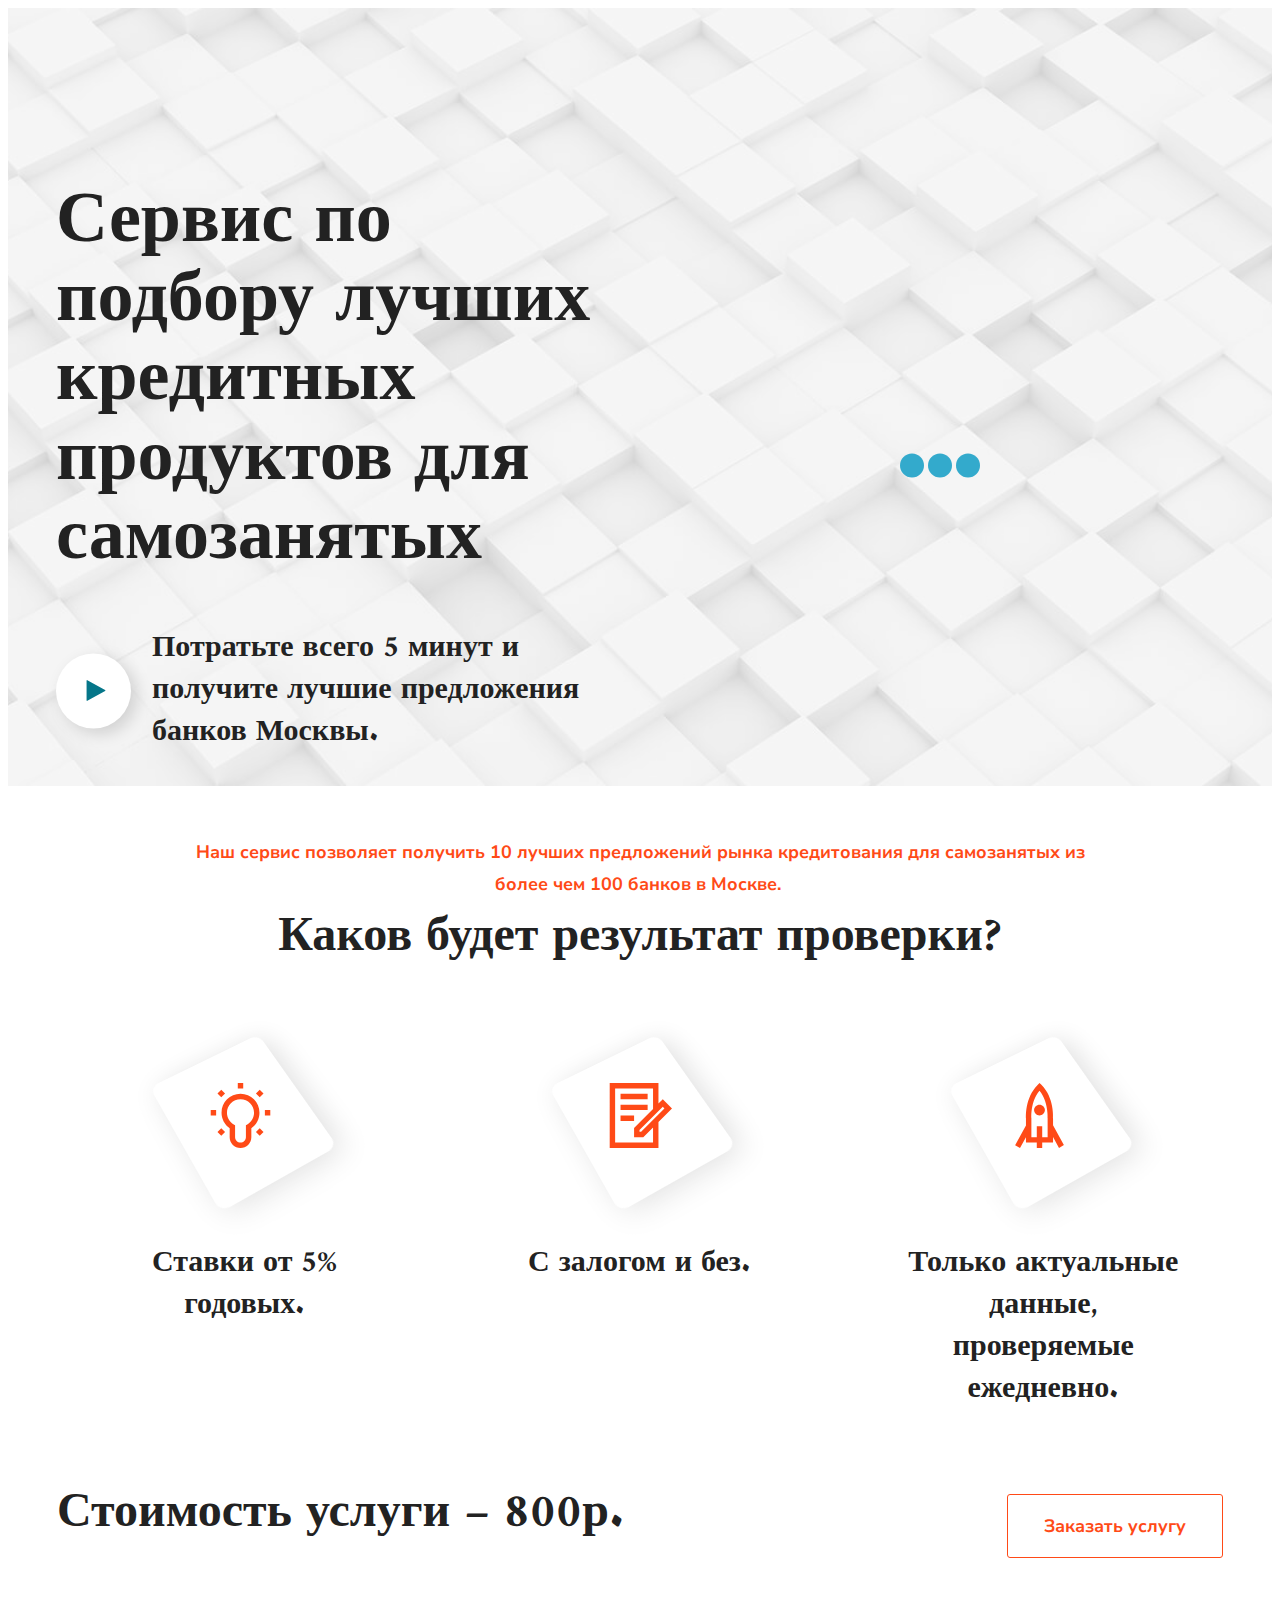
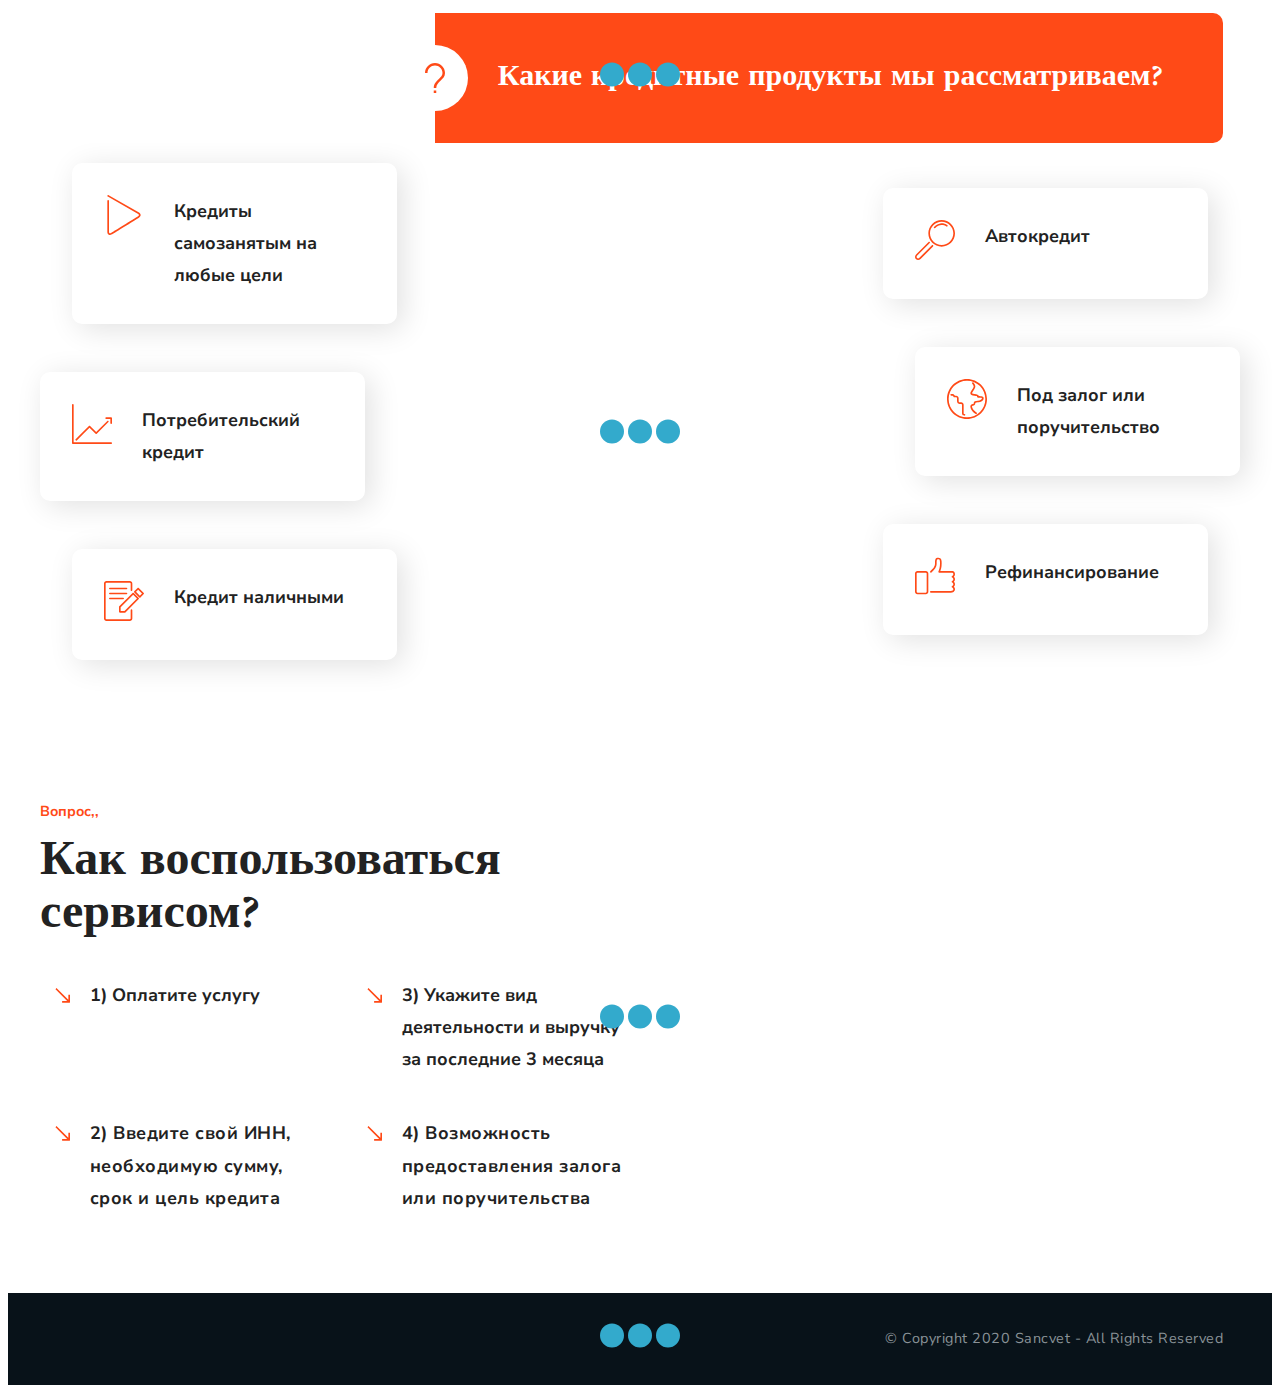
==== index.html @ 6a706f60 "create github pages" ====
<!DOCTYPE html>
<html amp >
<head>
  
  <meta charset="UTF-8">
  <meta http-equiv="X-UA-Compatible" content="IE=edge">
  
  <meta name="viewport" content="width=device-width, initial-scale=1, minimum-scale=1">
  <link rel="shortcut icon" href="assets/images/logo4.png" type="image/x-icon">
  <meta name="description" content="">
  
  <title>Home</title>
  
<link rel="canonical" href="https://arviladze.github.io/1/">
 <style amp-boilerplate>body{-webkit-animation:-amp-start 8s steps(1,end) 0s 1 normal both;-moz-animation:-amp-start 8s steps(1,end) 0s 1 normal both;-ms-animation:-amp-start 8s steps(1,end) 0s 1 normal both;animation:-amp-start 8s steps(1,end) 0s 1 normal both}@-webkit-keyframes -amp-start{from{visibility:hidden}to{visibility:visible}}@-moz-keyframes -amp-start{from{visibility:hidden}to{visibility:visible}}@-ms-keyframes -amp-start{from{visibility:hidden}to{visibility:visible}}@-o-keyframes -amp-start{from{visibility:hidden}to{visibility:visible}}@keyframes -amp-start{from{visibility:hidden}to{visibility:visible}}</style>
<noscript><style amp-boilerplate>body{-webkit-animation:none;-moz-animation:none;-ms-animation:none;animation:none}</style></noscript>
<link href="https://fonts.googleapis.com/css?family=Amiri:400,400i,700,700i&display=swap&display=swap" rel="stylesheet">
 <link href="https://fonts.googleapis.com/css?family=Nunito+Sans:200,200i,300,300i,400,400i,600,600i,700,700i,800,800i,900,900i&display=swap" rel="stylesheet">
 
 <style amp-custom> 
div,span,h1,h2,h3,h4,h5,h6,p,blockquote,a,ol,ul,li,figcaption,textarea,input{font:inherit}*{box-sizing:border-box;outline:none}*:focus{outline:none}body{position:relative;font-style:normal;line-height:1.5;color:#616161}section{background-color:#eeeeee;background-position:50% 50%;background-repeat:no-repeat;background-size:cover;overflow:hidden;padding:30px 0}h1,h2,h3,h4,h5,h6{margin:0;padding:0}p,li,blockquote{letter-spacing:.5px;line-height:1.7}ul,ol,blockquote,p{margin-bottom:0;margin-top:0}a{cursor:pointer}a,a:hover{text-decoration:none}a.mbr-iconfont:hover{text-decoration:none}h1,h2,h3,h4,h5,h6,.display-1,.display-2,.display-4,.display-5,.display-7{word-break:break-word;word-wrap:break-word}b,strong{font-weight:bold}blockquote{padding:10px 0 10px 20px;position:relative;border-left:3px solid}input:-webkit-autofill,input:-webkit-autofill:hover,input:-webkit-autofill:focus,input:-webkit-autofill:active{transition-delay:9999s;transition-property:background-color,color}html,body{height:auto;min-height:100vh}.mbr-section-title{margin:0;padding:0;font-style:normal;line-height:1.2;width:100%}.mbr-section-subtitle{line-height:1.3;width:100%}.mbr-text{font-style:normal;line-height:1.6;width:100%}.mbr-white{color:#fff}.mbr-black{color:#222}.align-left{text-align:left}.align-left .list-item{justify-content:flex-start}.align-center{text-align:center}.align-center .list-item{justify-content:center}.align-right{text-align:right}.align-right .list-item{justify-content:flex-end}.mbr-light{font-weight:300}.mbr-regular{font-weight:400}.mbr-semibold{font-weight:500}.mbr-bold{font-weight:700}.icons-list a{margin:0 1rem 0 0}.icons-list a:last-child{margin:0}.mbr-figure{align-self:center}.hidden{visibility:hidden}.super-hide{display:none}.inactive{-webkit-user-select:none;-moz-user-select:none;-ms-user-select:none;user-select:none;pointer-events:none;-webkit-user-drag:none;user-drag:none}.mbr-overlay{position:absolute;bottom:0;left:0;right:0;top:0;z-index:0}.map-placeholder{display:none}.google-map,.google-map iframe{position:relative;width:100%;height:100%}@media (max-width: 768px){.google-map,.google-map iframe{padding:0;margin:0}}amp-img{width:100%}amp-img img{max-height:100%;max-width:100%}img.mbr-temp{width:100%}.rounded{border-radius:50%}.is-builder .nodisplay+img[async],.is-builder .nodisplay+img[decoding="async"],.is-builder amp-img>a+img[async],.is-builder amp-img>a+img[decoding="async"]{display:none}html:not(.is-builder) amp-img>a{position:absolute;top:0;bottom:0;left:0;right:0;z-index:1}.is-builder .temp-amp-sizer{position:absolute}.is-builder amp-youtube .temp-amp-sizer,.is-builder amp-vimeo .temp-amp-sizer{position:static}.mobirise-spinner{position:absolute;top:50%;left:40%;margin-left:10%;-webkit-transform:translate3d(-50%,-50%,0);z-index:4}.mobirise-spinner em{width:24px;height:24px;background:#3ac;border-radius:100%;display:inline-block;-webkit-animation:slide 1s infinite}.mobirise-spinner em:nth-child(1){-webkit-animation-delay:0.1s}.mobirise-spinner em:nth-child(2){-webkit-animation-delay:0.2s}.mobirise-spinner em:nth-child(3){-webkit-animation-delay:0.3s}@-webkit-keyframes slide{0%{-webkit-transform:scale(1)}50%{opacity:0.3;-webkit-transform:scale(2)}100%{-webkit-transform:scale(1)}}@keyframes slide{0%{-webkit-transform:scale(1)}50%{opacity:0.3;-webkit-transform:scale(2)}100%{-webkit-transform:scale(1)}}.mobirise-loader .amp-active>div{display:none}.iconfont-wrapper{display:inline-block}.mbr-flex{display:flex}.flex-wrap{flex-wrap:wrap}.mbr-jc-s{justify-content:flex-start}.mbr-jc-c{justify-content:center}.mbr-jc-e{justify-content:flex-end}.mbr-ai-c{align-items:center}.mbr-row-reverse{flex-direction:row-reverse}.mbr-column{flex-direction:column}amp-img,img{height:100%;width:100%}.hidden-slide{display:none}.visible-slide{display:flex}section,.container,.container-fluid{position:relative;word-wrap:break-word}.mbr-fullscreen .mbr-overlay{min-height:100vh}.mbr-fullscreen{display:flex;align-items:center;height:100vh;min-height:100vh;padding:3rem 0}.container{padding:0 2rem;width:100%;margin-right:auto;margin-left:auto}@media (max-width: 767px){.container{max-width:540px}}@media (min-width: 768px){.container{max-width:720px}}@media (min-width: 992px){.container{max-width:960px}}@media (min-width: 1200px){.container{max-width:1230px}}.container-fluid{width:100%;padding:0 1rem}.btn{position:relative;font-weight:700;margin:0.4rem 0.8rem;border:1px solid;font-style:normal;white-space:normal;transition:all 0.3s ease-in-out,box-shadow 2s ease-in-out;display:inline-flex;align-items:center;justify-content:center;word-break:break-word;line-height:1;letter-spacing:0px}.btn-form{padding:1rem 2rem}.btn-form:hover{cursor:pointer}.btn{padding:15px 36px;border-radius:3px}.btn-sm{padding:0px 30px;border-radius:0px}.btn-md{padding:0px 30px;border-radius:0px}.btn-lg{padding:0px 48px;border-radius:0px}.note-popover .btn:after{display:none}.mbr-section-btn{margin:0 -0.8rem;font-size:0}nav .mbr-section-btn{margin-left:0rem;margin-right:0rem}.btn .mbr-iconfont,.btn.btn-md .mbr-iconfont{cursor:pointer;margin:0 0.8rem 0 0}.btn-sm .mbr-iconfont{margin:0 0.5rem 0 0}[type="submit"]{-webkit-appearance:none}section.menu{min-height:100px;overflow:visible;padding:0}.menu-container{display:flex;justify-content:space-between;align-items:center;height:100%}@media (max-width: 991px){.menu-container{max-width:100%;padding:0 2rem}}@media (max-width: 767px){.menu-container{padding:0 1rem}}.navbar{z-index:100;width:100%;height:100px;position:absolute}.navbar-fixed-top{position:fixed;top:0}.navbar-brand{display:flex;align-items:center;word-break:break-word;z-index:1}.navbar-logo{margin:0 0.8rem 0 0}.navbar-caption-wrap{display:flex}.navbar .navbar-collapse{display:flex;flex-basis:auto;align-items:center;justify-content:flex-end}@media (max-width: 991px){.navbar .navbar-collapse{display:none;position:absolute;top:0;right:0;height:100vh;padding:70px 0rem 1rem;z-index:1}}@media (max-width: 991px){.navbar.opened .navbar-collapse.show,.navbar.opened .navbar-collapse.collapsing{display:block}.is-builder .navbar-collapse{position:fixed}}.navbar-nav{list-style-type:none;display:flex;flex-wrap:wrap;padding-left:0;min-width:12rem}@media (max-width: 991px){.navbar-nav{flex-direction:column}}.navbar-nav .mbr-iconfont{margin:0 0.2rem 0 0}.nav-item{word-break:break-all}.nav-link{display:flex;align-items:center;justify-content:center}.nav-link,.navbar-caption{transition:all 0.2s;letter-spacing:1px}.nav-dropdown .dropdown-menu{border-radius:5px;min-width:12rem;position:absolute;left:0;padding:1rem 0 0.5rem}.nav-dropdown .dropdown-menu .dropdown-item{line-height:2;padding:0 0rem;white-space:nowrap}.nav-dropdown .dropdown-menu .dropdown{position:relative}.dropdown-menu .dropdown:hover>.dropdown-menu{opacity:1;pointer-events:all}.nav-dropdown .dropdown-submenu{top:0;left:100%;margin:0}.nav-item.dropdown{position:relative}.nav-item.dropdown .dropdown-menu{opacity:0;pointer-events:none}.nav-item.dropdown:hover>.dropdown-menu{opacity:1;pointer-events:all}.link.dropdown-toggle{position:relative}.navbar .dropdown.open>.dropdown-menu{display:block}@media (max-width: 991px){.is-builder .nav-dropdown .dropdown-menu{position:relative}.nav-dropdown .dropdown-submenu{left:0}.nav-dropdown .dropdown-menu .dropdown-item{padding:0}.navbar.opened .dropdown-menu{top:0}}.menu-social-list{display:flex;align-items:center;justify-content:center;flex-wrap:wrap}.menu-social-list a{margin:0 0.5rem}.menu-social-list a span{font-size:1.3rem}button.navbar-toggler{position:absolute;right:25px;top:40px;width:31px;height:20px;cursor:pointer;transition:all .2s;-ms-grid-row-align:center;align-self:center}.hamburger span{position:absolute;right:0;width:30px;height:2px;border-right:5px}.hamburger span:nth-child(1){top:0;transition:all .2s}.hamburger span:nth-child(2){top:8px;transition:all .15s}.hamburger span:nth-child(3){top:8px;transition:all .15s}.hamburger span:nth-child(4){top:16px;transition:all .2s}nav.opened .navbar-toggler:not(.hide) .hamburger span:nth-child(4),nav.opened .navbar-toggler:not(.hide) .hamburger span:nth-child(1){top:8px;width:0;opacity:0;right:50%;transition:all .2s}nav.opened .navbar-toggler:not(.hide) .hamburger span:nth-child(2){-webkit-transform:rotate(-45deg);transform:rotate(-45deg);transition:all .25s}nav.opened .navbar-toggler:not(.hide) .hamburger span:nth-child(3){-webkit-transform:rotate(45deg);transform:rotate(45deg);transition:all .25s}.ampstart-btn.hamburger{position:absolute;top:40px;right:25px;margin-left:auto;height:20px;width:30px;background:none;border:none;cursor:pointer;z-index:1000}@media (min-width: 992px){.ampstart-btn,amp-sidebar{display:none}}.close-sidebar{width:30px;height:30px;position:relative;cursor:pointer;background-color:transparent;border:none}.close-sidebar span{position:absolute;left:0;width:30px;height:2px;border-right:5px;top:14px}.close-sidebar span:nth-child(1){-webkit-transform:rotate(-45deg);transform:rotate(-45deg)}.close-sidebar span:nth-child(2){-webkit-transform:rotate(45deg);transform:rotate(45deg)}.builder-sidebar{position:relative;height:100vh;min-width:12rem;z-index:1030;overflow-y:auto;padding:1rem 2rem;max-width:20rem}.builder-sidebar .dropdown:hover>.dropdown-menu{position:relative;text-align:center}section.sidebar-open:before{content:'';position:fixed;top:0;bottom:0;right:0;left:0;background-color:rgba(0,0,0,0.2);z-index:1040}.is-builder section.horizontal-menu .ampstart-btn{display:none}.is-builder section.horizontal-menu .dropdown-menu{z-index:auto;opacity:1;pointer-events:auto}.is-builder .menu{overflow:visible}#sidebar{background-color:transparent}.card-title{margin:0}.card{position:relative;background-color:transparent;border:none;border-radius:0;width:100%;padding:0 1rem}@media (max-width: 767px){.card:not(.last-child){padding-bottom:2rem}}.card .card-img{width:auto;border-radius:0}.card .card-wrapper{border-radius:10px;box-shadow:6px 5px 30px 0px rgba(0,0,0,0.12);height:100%}@media (max-width: 767px){.card .card-wrapper{flex-direction:column}}.card img{height:100%;-o-object-fit:cover;object-fit:cover;-o-object-position:center;object-position:center}.card-inner,.items-list{display:flex;flex-direction:column}.items-list{list-style-type:none;padding:0}.items-list .list-item{padding:1rem 2rem}.card-head{padding:1.5rem 2rem}.card-price-wrap{padding:1rem 2rem}.card-button{padding:1rem;margin:0}.timeline-wrap{position:relative}.timeline-wrap .iconBackground{position:absolute;left:50%;width:20px;height:20px;line-height:30px;text-align:center;border-radius:50%;font-size:30px;display:inline-block;background-color:#232323;top:20px;margin:0 0 0 -10px}@media (max-width: 767px){.timeline-wrap .iconBackground{left:0}}.separline{position:relative}@media (max-width: 767px){.separline:not(.last-child){padding-bottom:2rem}}.separline:before{position:absolute;content:"";width:2px;background-color:#000;left:calc(50% - 1px);height:calc(100% - 20px);top:40px}@media (max-width: 767px){.separline:before{left:0}}.gallery-img-wrap{position:relative;height:100%}.gallery-img-wrap:hover{cursor:pointer}.gallery-img-wrap:hover .icon-wrap,.gallery-img-wrap:hover .caption-on-hover{opacity:1}.gallery-img-wrap:hover:after{opacity:.5}.gallery-img-wrap amp-img{height:100%}.gallery-img-wrap:after{content:"";position:absolute;top:0;bottom:0;left:0;right:0;background:#000;opacity:0;transition:opacity 0.3s;pointer-events:none}.gallery-img-wrap .icon-wrap,.gallery-img-wrap .img-caption{z-index:3;pointer-events:none;position:absolute}.gallery-img-wrap .icon-wrap,.gallery-img-wrap .caption-on-hover{opacity:0;transition:opacity 0.3s}.gallery-img-wrap .icon-wrap{left:50%;top:50%;-webkit-transform:translate(-50%,-50%);transform:translate(-50%,-50%);background-color:#fff;padding:.5rem;border-radius:50%}.gallery-img-wrap .amp-iconfont{color:#000;font-size:1rem;width:1rem;display:block}.gallery-img-wrap .img-caption{left:0;right:0}.gallery-img-wrap .img-caption.caption-top{top:0}.gallery-img-wrap .img-caption.caption-bottom{bottom:0}.gallery-img-wrap .img-caption:not(.caption-on-hover):after{content:"";position:absolute;top:0;left:0;right:0;height:100%;transition:opacity 0.3s;z-index:-1;pointer-events:none}@media (max-width: 767px){.gallery-img-wrap:after,.gallery-img-wrap:hover:after,.gallery-img-wrap .icon-wrap{display:none}.gallery-img-wrap .caption-on-hover{opacity:1}}.is-builder .gallery-img-wrap .icon-wrap,.is-builder .gallery-img-wrap .img-caption>*{pointer-events:all}.dots-wrapper .dots{display:inline-block;margin:4px 8px}.dots-wrapper .dots span{display:block;border-radius:12px;height:24px;width:24px;background-color:#ffffff;border:10px solid #cccccc;opacity:0.5}.dots-wrapper .dots span.current{width:40px}.dots-wrapper .dots span:hover,.dots-wrapper .dots span.current{opacity:1}button.btn-img{cursor:pointer}.is-builder .preview button.btn-img{opacity:0.5;position:relative;pointer-events:none}.amp-carousel-button-prev{-webkit-transform:matrix(1,0,0,1,45,25);transform:matrix(1,0,0,1,45,25);display:block;position:absolute;border-radius:0;cursor:pointer;width:50px;transition:0.5s;height:30px;border:14px solid rgba(255,255,255,0);border-left:unset;border-right:unset;background-clip:padding-box;background-image:none}.amp-carousel-button-prev::before{content:'';position:absolute;width:10px;height:10px;transition:0.4s;bottom:0;left:0;border-bottom:2px solid;-webkit-transform:rotate(-45deg);transform:rotate(-45deg);-webkit-transform-origin:0% 100%;transform-origin:0% 100%}.amp-carousel-button-prev::after{content:'';position:absolute;width:10px;height:10px;transition:0.4s;top:0;left:0;border-top:2px solid;-webkit-transform:rotate(45deg);transform:rotate(45deg);-webkit-transform-origin:0% 0%;transform-origin:0% 0%}.amp-carousel-button-prev:hover::before{width:15px;-webkit-transform:rotate(-20deg);transform:rotate(-20deg)}.amp-carousel-button-prev:hover::after{width:15px;-webkit-transform:rotate(20deg);transform:rotate(20deg)}.amp-carousel-button-next{-webkit-transform:matrix(1,0,0,1,-95,25);transform:matrix(1,0,0,1,-95,25);display:block;position:absolute;border-radius:0;cursor:pointer;width:50px;transition:0.5s;height:30px;border:14px solid rgba(255,255,255,0);border-left:unset;border-right:unset;background-clip:padding-box;background-image:none}.amp-carousel-button-next::before{content:'';position:absolute;width:10px;height:10px;bottom:0;right:0;border-bottom:2px solid;-webkit-transform:rotate(45deg);transform:rotate(45deg);-webkit-transform-origin:100% 100%;transform-origin:100% 100%;transition:0.5s}.amp-carousel-button-next::after{content:'';position:absolute;width:10px;height:10px;transition:0.4s;top:0;right:0;border-top:2px solid;-webkit-transform:rotate(-45deg);transform:rotate(-45deg);-webkit-transform-origin:100% 0;transform-origin:100% 0;transition:0.5s}.amp-carousel-button-next:hover::before{-webkit-transform:rotate(20deg);transform:rotate(20deg);width:15px;transition:0.5s}.amp-carousel-button-next:hover::after{-webkit-transform:rotate(-20deg);transform:rotate(-20deg);width:15px;transition:0.5s}amp-image-lightbox,.lightbox{background:rgba(0,0,0,0.8);display:flex;flex-wrap:wrap;align-items:center;justify-content:center;width:100%;height:100%;overflow:auto}amp-image-lightbox a.control,.lightbox a.control{position:absolute;cursor:default;top:0;right:0}amp-image-lightbox .close,.lightbox .close{background:none;border:none;position:absolute;top:16px;right:16px;height:32px;width:32px;cursor:pointer;z-index:1000}amp-image-lightbox .close:before,amp-image-lightbox .close:after,.lightbox .close:before,.lightbox .close:after{position:absolute;top:0;right:16px;content:' ';height:32px;width:2px;background-color:#fff}amp-image-lightbox .close:before,.lightbox .close:before{-webkit-transform:rotate(45deg);transform:rotate(45deg)}amp-image-lightbox .close:after,.lightbox .close:after{-webkit-transform:rotate(-45deg);transform:rotate(-45deg)}amp-image-lightbox .video-block,.lightbox .video-block{width:100%}div[submit-success]>*,div[submit-error]>*{padding:1rem;margin-bottom:1rem}.form-block{z-index:1;background-color:transparent;padding:2rem;position:relative;overflow:hidden}.form-block .mbr-overlay{z-index:-1}@media (max-width: 991px){.form-block{padding:1rem}}form input,form textarea,form select{padding:0.5rem 1rem;line-height:1.6;width:100%;background:#f5f5f5;border-width:0px;border-style:solid;border-color:#ced4da;border-radius:3px;color:#616161}form input[type="checkbox"],form input[type="radio"]{border:none;background:none;width:auto}form .field{padding-bottom:0rem;padding-top:1.2rem}form textarea.field-input{height:120px}form .fieldset{display:flex;justify-content:center;flex-wrap:wrap;align-items:center}textarea[type="hidden"]{display:none}.form-check{margin-bottom:0}.form-check-label{padding-left:0}.form-check-input{position:relative;margin:4px}.form-check-inline{display:inline-flex;align-items:center;padding-left:0;margin-right:.75rem}.mbr-row,.mbr-form-row{display:flex;flex-wrap:wrap;margin-left:-1rem;margin-right:-1rem}.mbr-form-row{margin-left:-0.5rem;margin-right:-0.5rem}.mbr-form-row>[class*="mbr-col"]{padding-left:0.5rem;padding-right:0.5rem}@media (max-width: 767px){.mbr-col,.mbr-col-auto{padding-right:1rem;padding-left:1rem}.mbr-col-sm-12{flex:0 0 100%;max-width:100%;padding-right:1rem;padding-left:1rem}}@media (min-width: 768px){.mbr-col,.mbr-col-auto{padding-right:1rem;padding-left:1rem}.mbr-col-md-2{flex:0 0 16.66667%;max-width:16.66667%;padding-right:1rem;padding-left:1rem}.mbr-col-md-3{flex:0 0 25%;max-width:25%;padding-right:1rem;padding-left:1rem}.mbr-col-md-4{flex:0 0 33.33333%;max-width:33.33333%;padding-right:1rem;padding-left:1rem}.mbr-col-md-5{flex:0 0 41.66667%;max-width:41.66667%;padding-right:1rem;padding-left:1rem}.mbr-col-md-6{flex:0 0 50%;max-width:50%;padding-right:1rem;padding-left:1rem}.mbr-col-md-7{flex:0 0 58.33333%;max-width:58.33333%;padding-right:1rem;padding-left:1rem}.mbr-col-md-8{flex:0 0 66.66667%;max-width:66.66667%;padding-right:1rem;padding-left:1rem}.mbr-col-md-10{flex:0 0 83.33333%;max-width:83.33333%;padding-right:1rem;padding-left:1rem}.mbr-col-md-12{flex:0 0 100%;max-width:100%;padding-right:1rem;padding-left:1rem}}.mbr-col{flex:1 1 auto;max-width:100%}.mbr-col-auto{flex:0 0 auto;width:auto}@media (min-width: 992px){.mbr-col,.mbr-col-auto{padding-right:1rem;padding-left:1rem}.mbr-col-lg-2{flex:0 0 16.66667%;max-width:16.66667%;padding-right:1rem;padding-left:1rem}.mbr-col-lg-3{flex:0 0 25%;max-width:25%;padding-right:1rem;padding-left:1rem}.mbr-col-lg-4{flex:0 0 33.33333%;max-width:33.33333%;padding-right:1rem;padding-left:1rem}.mbr-col-lg-5{flex:0 0 41.66667%;max-width:41.66667%;padding-right:1rem;padding-left:1rem}.mbr-col-lg-6{flex:0 0 50%;max-width:50%;padding-right:1rem;padding-left:1rem}.mbr-col-lg-7{flex:0 0 58.33333%;max-width:58.33333%;padding-right:1rem;padding-left:1rem}.mbr-col-lg-8{flex:0 0 66.66667%;max-width:66.66667%;padding-right:1rem;padding-left:1rem}.mbr-col-lg-9{flex:0 0 75%;max-width:75%;padding-right:1rem;padding-left:1rem}.mbr-col-lg-10{flex:0 0 83.33333%;max-width:83.33333%;padding-right:1rem;padding-left:1rem}.mbr-col-lg-12{flex:0 0 100%;max-width:100%;padding-right:1rem;padding-left:1rem}}@media (min-width: 1200px){.mbr-col,.mbr-col-auto{padding-right:1rem;padding-left:1rem}.mbr-col-xl-2{flex:0 0 16.66667%;max-width:16.66667%;padding-right:1rem;padding-left:1rem}.mbr-col-xl-3{flex:0 0 25%;max-width:25%;padding-right:1rem;padding-left:1rem}.mbr-col-xl-4{flex:0 0 33.33333%;max-width:33.33333%;padding-right:1rem;padding-left:1rem}.mbr-col-xl-5{flex:0 0 41.66667%;max-width:41.66667%;padding-right:1rem;padding-left:1rem}.mbr-col-xl-6{flex:0 0 50%;max-width:50%;padding-right:1rem;padding-left:1rem}.mbr-col-xl-7{flex:0 0 58.33333%;max-width:58.33333%;padding-right:1rem;padding-left:1rem}.mbr-col-xl-8{flex:0 0 66.66667%;max-width:66.66667%;padding-right:1rem;padding-left:1rem}.mbr-col-xl-9{flex:0 0 75%;max-width:75%;padding-right:1rem;padding-left:1rem}.mbr-col-xl-10{flex:0 0 83.33333%;max-width:83.33333%;padding-right:1rem;padding-left:1rem}.mbr-col-xl-11{flex:0 0 91.66667%;max-width:91.66667%;padding-right:1rem;padding-left:1rem}.mbr-col-xl-12{flex:0 0 100%;max-width:100%;padding-right:1rem;padding-left:1rem}}@media (min-width: 992px){.lg-pb{padding-bottom:3rem}}@media (max-width: 991px){.md-pb{padding-bottom:2rem}}.mbr-pt-1,.mbr-py-1{padding-top:.5rem}.mbr-pb-1,.mbr-py-1{padding-bottom:.5rem}.mbr-px-1{padding-left:.5rem;padding-right:.5rem}.mbr-p-1{padding:.5rem}.mbr-pt-2,.mbr-py-2{padding-top:1rem}.mbr-pb-2,.mbr-py-2{padding-bottom:1rem}.mbr-px-2{padding-left:1rem;padding-right:1rem}.mbr-p-2{padding:1rem}.mbr-pt-3,.mbr-py-3{padding-top:1.5rem}.mbr-pb-3,.mbr-py-3{padding-bottom:1.5rem}.mbr-px-3{padding-left:1.5rem;padding-right:1.5rem}.mbr-p-3{padding:1.5rem}.mbr-pt-4,.mbr-py-4{padding-top:2rem}.mbr-pb-4,.mbr-py-4{padding-bottom:2rem}.mbr-px-4{padding-left:2rem;padding-right:2rem}.mbr-p-4{padding:2rem}.mbr-pt-5,.mbr-py-5{padding-top:3rem}.mbr-pb-5,.mbr-py-5{padding-bottom:3rem}.mbr-px-5{padding-left:3rem;padding-right:3rem}.mbr-p-5{padding:3rem}@media (max-width: 991px){.mbr-py-3,.mbr-py-4,.mbr-py-5{padding-top:1rem;padding-bottom:1rem}.mbr-px-4,.mbr-px-5{padding-left:1rem;padding-right:1rem}.mbr-p-3,.mbr-p-4,.mbr-p-5{padding:1rem}}.mbr-ml-auto{margin-left:auto}.mbr-mr-auto{margin-right:auto}.mbr-m-auto{margin:auto}#scrollToTopMarker{position:absolute;width:0px;height:0px;top:300px}#scrollToTopButton{position:fixed;bottom:25px;right:25px;opacity:.4;z-index:5000;font-size:32px;height:60px;width:60px;border:none;border-radius:3px;cursor:pointer}#scrollToTopButton:focus{outline:none}#scrollToTopButton a:before{content:'';position:absolute;height:40%;top:36%;width:2px;left:calc(50% - 1px)}#scrollToTopButton a:after{content:'';position:absolute;border-top:2px solid;border-right:2px solid;width:40%;height:40%;left:calc(30% - 1px);bottom:30%;-webkit-transform:rotate(-45deg);transform:rotate(-45deg)}.mbr-gray{color:#445a69}@media (max-width: 767px){.container{padding-right:1rem;padding-left:1rem}}.field-input{background-clip:padding-box;transition:border-color 0.15s ease-in-out,box-shadow 0.15s ease-in-out}@media (min-width: 991px){.mbr-col{min-width:50%}}@media (max-width: 991px){.mbr-col{min-width:100%}}amp-img,img{-o-object-fit:contain;object-fit:contain}.animation-link{display:inline-block;overflow:hidden}.read-more-arrow{width:0px;transition-delay:0s;position:relative;background:currentColor;height:2px;display:inline-block;vertical-align:middle;margin-top:-2px;transition:0.5s}.read-more-arrow::before{content:'';position:absolute;width:10px;height:10px;right:0;transition:0.4s;border-color:currentColor;bottom:0;border-bottom:2px solid;-webkit-transform:rotate(0deg);transform:rotate(0deg);-webkit-transform-origin:100% 100%;transform-origin:100% 100%}.read-more-arrow::after{content:'';position:absolute;width:10px;height:10px;right:0;transition:0.4s;border-color:currentColor;top:0;border-top:2px solid;-webkit-transform:rotate(0deg);transform:rotate(0deg);-webkit-transform-origin:100% 0;transform-origin:100% 0}.animation-link:hover .read-more-arrow{width:50px;margin-right:13px}.animation-link:hover .read-more-arrow::before{-webkit-transform:rotate(45deg);transform:rotate(45deg);transition-delay:0.4s}.animation-link:hover .read-more-arrow::after{-webkit-transform:rotate(-45deg);transform:rotate(-45deg);transition-delay:0.4s}.arrow-card{display:block;position:absolute;bottom:0rem;border-radius:0;cursor:pointer;background:#bdbdbd;width:50px;transition:0.4s;height:30px;border:14px solid rgba(255,255,255,0);border-left:unset;border-right:unset;background-clip:padding-box;opacity:1}.arrow-card::before{content:'';position:absolute;width:10px;height:10px;color:#bdbdbd;bottom:0;right:0;border-bottom:2px solid;-webkit-transform:rotate(45deg);transform:rotate(45deg);-webkit-transform-origin:100% 100%;transform-origin:100% 100%;transition:0.4s}.arrow-card::after{content:'';position:absolute;width:10px;height:10px;transition:0.4s;color:#bdbdbd;top:0;right:0;border-top:2px solid;-webkit-transform:rotate(-45deg);transform:rotate(-45deg);-webkit-transform-origin:100% 0;transform-origin:100% 0}.arrow-card-2{display:block;position:absolute;bottom:0rem;border-radius:0;cursor:pointer;background:#ffffff;width:50px;transition:0.4s;height:30px;border:14px solid rgba(255,255,255,0);border-left:unset;border-right:unset;background-clip:padding-box;opacity:1}.arrow-card-2::before{content:'';position:absolute;width:10px;height:10px;color:#ffffff;bottom:0px;left:4px;border-top:2px solid;-webkit-transform:rotate(-45deg);transform:rotate(-45deg);-webkit-transform-origin:100% 100%;transform-origin:100% 100%;transition:0.4s}.arrow-card-2::after{content:'';position:absolute;width:10px;height:10px;transition:0.4s;color:#ffffff;top:-1px;left:4px;border-bottom:2px solid;-webkit-transform:rotate(38deg);transform:rotate(38deg);-webkit-transform-origin:100% 0;transform-origin:100% 0}.iconfont-wrapper-custom{width:40px;height:40px;background-color:#ffffff;border-radius:50%;display:flex;justify-content:center;align-items:center;transition-property:all,-webkit-transform;transition-property:all,transform;transition-property:all,transform,-webkit-transform;transition-duration:0.5s;margin-bottom:0.6rem;opacity:0;box-shadow:6px 5px 16px 0px rgba(0,0,0,0.15)}.iconfont-wrapper-custom:nth-child(1) .amp-iconfont{color:#1da1f2}.iconfont-wrapper-custom:nth-child(2) .amp-iconfont{color:#3b5998}.iconfont-wrapper-custom:nth-child(3) .amp-iconfont{color:#e40000}.iconfont-wrapper-custom:nth-child(4) .amp-iconfont{color:#c32aa3}.iconfont-wrapper-custom:nth-child(1):hover{background-color:#1da1f2}.iconfont-wrapper-custom:nth-child(1):hover .amp-iconfont{color:#ffffff}.iconfont-wrapper-custom:nth-child(2){transition-delay:0s,0.1s}.iconfont-wrapper-custom:nth-child(2):hover{background-color:#3b5998}.iconfont-wrapper-custom:nth-child(2):hover .amp-iconfont{color:#ffffff}.iconfont-wrapper-custom:nth-child(3){transition-delay:0s,0.2s}.iconfont-wrapper-custom:nth-child(3):hover{background-color:#e40000}.iconfont-wrapper-custom:nth-child(3):hover .amp-iconfont{color:#ffffff}.iconfont-wrapper-custom:nth-child(4){transition-delay:0s,0.3s}.iconfont-wrapper-custom:nth-child(4):hover{background-color:#c32aa3}.iconfont-wrapper-custom:nth-child(4):hover .amp-iconfont{color:#ffffff}progressbar-number .progress1 .progressbar-number:before,.progress2 .progressbar-number:before,.progress3 .progressbar-number:before,.progress4 .progressbar-number:before,.progress5 .progressbar-number:before{top:0}progress[value]::-webkit-progress-bar{background:transparent}
body{font-family: Nunito Sans;}blockquote{border-color: #057689;}div[submit-success]{background: #cccccc;color: #000000;}div[submit-error]{background: #989898;color: #ffffff;}.display-1{font-family: 'Amiri',serif;font-size: 4.5rem;line-height: 1.1;font-weight: 700;}.display-2{font-family: 'Amiri',serif;font-size: 3rem;line-height: 1.1;font-weight: 700;}.display-4{font-family: 'Nunito Sans',sans-serif;font-size: 0.9rem;line-height: 1.9;}.display-5{font-family: 'Amiri',serif;font-size: 1.875rem;line-height: 1.4;font-weight: 700;}.display-7{font-family: 'Nunito Sans',sans-serif;font-size: 1.125rem;line-height: 1.8;}.form-block input,.form-block textarea{font-family: 'Nunito Sans',sans-serif;font-size: 1.125rem;line-height: 1.6;}@media (max-width: 768px){.display-1{font-size: 3.6rem;font-size: calc( 2.225rem + (4.5 - 2.225) * ((100vw - 20rem) / (48 - 20)));line-height: calc( 1.1 * (2.225rem + (4.5 - 2.225) * ((100vw - 20rem) / (48 - 20))));}.display-2{font-size: 2.4rem;font-size: calc( 1.7rem + (3 - 1.7) * ((100vw - 20rem) / (48 - 20)));line-height: calc( 1.1 * (1.7rem + (3 - 1.7) * ((100vw - 20rem) / (48 - 20))));}.display-4{font-size: 0.72rem;font-size: calc( 0.965rem + (0.9 - 0.965) * ((100vw - 20rem) / (48 - 20)));line-height: calc( 1.8 * (0.965rem + (0.9 - 0.965) * ((100vw - 20rem) / (48 - 20))));}.display-5{font-size: 1.5rem;font-size: calc( 1.30625rem + (1.875 - 1.30625) * ((100vw - 20rem) / (48 - 20)));line-height: calc( 1.4 * (1.30625rem + (1.875 - 1.30625) * ((100vw - 20rem) / (48 - 20))));}.display-7{font-size: 0.9rem;font-size: calc( 1.04375rem + (1.125 - 1.04375) * ((100vw - 20rem) / (48 - 20)));line-height: calc( 1.8 * (1.04375rem + (1.125 - 1.04375) * ((100vw - 20rem) / (48 - 20))));}}.display-1 .mbr-iconfont-btn{font-size: 4.5rem;width: 4.5rem;}.display-2 .mbr-iconfont-btn{font-size: 3rem;width: 3rem;}.display-4 .mbr-iconfont-btn{font-size: 0.9rem;width: 0.9rem;}.display-5 .mbr-iconfont-btn{font-size: 1.875rem;width: 1.875rem;}.display-7 .mbr-iconfont-btn{font-size: 1.125rem;width: 1.125rem;}.bg-primary{background-color: #057689;}.bg-success{background-color: #cccccc;}.bg-info{background-color: #222222;}.bg-warning{background-color: #ff4a17;}.bg-danger{background-color: #989898;}.btn-secondary,.btn-secondary:active,.btn-secondary.active{background-color: #d2bea6;border-color: #d2bea6;color: #ffffff;}.btn-secondary:hover,.btn-secondary:focus,.btn-secondary.focus{background-color: #b08d62;border-color: #d2bea6;color: #ffffff;}.btn-secondary.disabled,.btn-secondary:disabled{color: #ffffff;background-color: #b08d62;border-color: #d2bea6;}.btn-secondary:hover{background-color: #057689;border-color: #057689;}.btn-info,.btn-info:active,.btn-info.active{background-color: #222222;border-color: #222222;color: #ffffff;}.btn-info:hover,.btn-info:focus,.btn-info.focus{background-color: #000000;border-color: #222222;color: #ffffff;}.btn-info.disabled,.btn-info:disabled{color: #ffffff;background-color: #000000;border-color: #222222;}.btn-success,.btn-success:active,.btn-success.active{background-color: #cccccc;border-color: #cccccc;color: #4d4d4d;}.btn-success:hover,.btn-success:focus,.btn-success.focus{background-color: #999999;border-color: #cccccc;color: #4d4d4d;}.btn-success.disabled,.btn-success:disabled{color: #4d4d4d;background-color: #999999;border-color: #cccccc;}.btn-warning,.btn-warning:active,.btn-warning.active{background-color: #ff4a17;border-color: #ff4a17;color: #ffffff;}.btn-warning:hover,.btn-warning:focus,.btn-warning.focus{background-color: #b02700;border-color: #ff4a17;color: #ffffff;}.btn-warning.disabled,.btn-warning:disabled{color: #ffffff;background-color: #b02700;border-color: #ff4a17;}.btn-danger,.btn-danger:active,.btn-danger.active{background-color: #989898;border-color: #989898;color: #ffffff;}.btn-danger:hover,.btn-danger:focus,.btn-danger.focus{background-color: #656565;border-color: #989898;color: #ffffff;}.btn-danger.disabled,.btn-danger:disabled{color: #ffffff;background-color: #656565;border-color: #989898;}.btn-primary{border-color: #057689;background-color: #057689;color: #ffffff;}.btn-primary:hover{background-color: #ffffff;color: #14212B;border-color: #ffffff;}.btn-black,.btn-black:active,.btn-black.active{background-color: #010101;border-color: #010101;color: #ffffff;}.btn-black:hover,.btn-black:focus,.btn-black.focus{background-color: #000000;border-color: #010101;color: #ffffff;}.btn-black.disabled,.btn-black:disabled{color: #ffffff;background-color: #000000;border-color: #010101;}.btn-white{color: #222222;border-color: #ffffff;background-color: #ffffff;}.btn-white:hover{border-color: #ffffff80;background-color: transparent;color: #ffffff;}.btn-primary-outline{color: #222222;border-color: #057689;}.btn-primary-outline:hover{background-color: #d2bea6;color: #ffffff;border-color: #d2bea6;}.btn-secondary-outline,.btn-secondary-outline:active,.btn-secondary-outline.active{background: none;border-color: #d2bea6;color: #d2bea6;}.btn-secondary-outline:hover,.btn-secondary-outline:focus,.btn-secondary-outline.focus{color: #ffffff;background-color: #d2bea6;border-color: #d2bea6;}.btn-secondary-outline.disabled,.btn-secondary-outline:disabled{color: #ffffff;background-color: #d2bea6;border-color: #d2bea6;}.btn-info-outline,.btn-info-outline:active,.btn-info-outline.active{background: none;border-color: #222222;color: #222222;}.btn-info-outline:hover,.btn-info-outline:focus,.btn-info-outline.focus{color: #ffffff;background-color: #222222;border-color: #222222;}.btn-info-outline.disabled,.btn-info-outline:disabled{color: #ffffff;background-color: #222222;border-color: #222222;}.btn-success-outline,.btn-success-outline:active,.btn-success-outline.active{background: none;border-color: #cccccc;color: #cccccc;}.btn-success-outline:hover,.btn-success-outline:focus,.btn-success-outline.focus{color: #4d4d4d;background-color: #cccccc;border-color: #cccccc;}.btn-success-outline.disabled,.btn-success-outline:disabled{color: #4d4d4d;background-color: #cccccc;border-color: #cccccc;}.btn-warning-outline,.btn-warning-outline:active,.btn-warning-outline.active{background: none;border-color: #ff4a17;color: #ff4a17;}.btn-warning-outline:hover,.btn-warning-outline:focus,.btn-warning-outline.focus{color: #ffffff;background-color: #ff4a17;border-color: #ff4a17;}.btn-warning-outline.disabled,.btn-warning-outline:disabled{color: #ffffff;background-color: #ff4a17;border-color: #ff4a17;}.btn-danger-outline,.btn-danger-outline:active,.btn-danger-outline.active{background: none;border-color: #989898;color: #989898;}.btn-danger-outline:hover,.btn-danger-outline:focus,.btn-danger-outline.focus{color: #ffffff;background-color: #989898;border-color: #989898;}.btn-danger-outline.disabled,.btn-danger-outline:disabled{color: #ffffff;background-color: #989898;border-color: #989898;}.btn-black-outline,.btn-black-outline:active,.btn-black-outline.active{background: none;border-color: #010101;color: #010101;}.btn-black-outline:hover,.btn-black-outline:focus,.btn-black-outline.focus{color: #ffffff;background-color: #010101;border-color: #010101;}.btn-black-outline.disabled,.btn-black-outline:disabled{color: #ffffff;background-color: #010101;border-color: #010101;}.btn-white-outline{border-color: #ffffff80;}.btn-white-outline,.btn-white-outline:active,.btn-white-outline.active{background: none;border-color: #ffffff;color: #ffffff;}.btn-white-outline:hover,.btn-white-outline:focus,.btn-white-outline.focus{color: #808080;background-color: #ffffff;border-color: #ffffff;}.btn-white-outline.disabled,.btn-white-outline:disabled{color: #808080;background-color: #ffffff;border-color: #ffffff;}.btn-white-outline:hover{color: #222222;}.text-primary{color: #057689;}.text-secondary{color: #d2bea6;}.text-success{color: #cccccc;}.text-info{color: #222222;}.text-warning{color: #ff4a17;}.text-danger{color: #989898;}.text-white{color: #fcfcfc;}.text-black{color: #010101;}.mbr-primary{color: #057689;}a[class*="text-"],.amp-iconfont,.mbr-iconfont{transition: 0.2s ease-in-out;}.amp-iconfont{color: #057689;}a.text-primary:hover,a.text-primary:focus{color: #057689;}a.text-secondary:hover,a.text-secondary:focus{color: #94734b;}a.text-success:hover,a.text-success:focus{color: #cccccc;}a.text-info:hover,a.text-info:focus{color: #222222;}a.text-warning:hover,a.text-warning:focus{color: #7d1b00;}a.text-danger:hover,a.text-danger:focus{color: #4c4c4c;}a.text-white:hover,a.text-white:focus{color: #ffffff;}a.text-black:hover,a.text-black:focus{color: #cccccc;}.alert-success{background-color: #cccccc;}.alert-info{background-color: #222222;}.alert-warning{background-color: #ff4a17;}.alert-danger{background-color: #989898;}.mbr-plan-header.bg-primary .mbr-plan-subtitle,.mbr-plan-header.bg-primary .mbr-plan-price-desc{color: #17d6f7;}.mbr-plan-header.bg-success .mbr-plan-subtitle,.mbr-plan-header.bg-success .mbr-plan-price-desc{color: #ffffff;}.mbr-plan-header.bg-info .mbr-plan-subtitle,.mbr-plan-header.bg-info .mbr-plan-price-desc{color: #d4d4d4;}.mbr-plan-header.bg-warning .mbr-plan-subtitle,.mbr-plan-header.bg-warning .mbr-plan-price-desc{color: #ffe9e3;}.mbr-plan-header.bg-danger .mbr-plan-subtitle,.mbr-plan-header.bg-danger .mbr-plan-price-desc{color: #d8d8d8;}amp-carousel{overflow: hidden;}#scrollToTopMarker{display: none;}#scrollToTopButton{background-color: #000000;}#scrollToTopButton a:before{background: #ffffff;}#scrollToTopButton a:after{border-top-color: #ffffff;border-right-color: #ffffff;}.link-wrap{width: fit-content;display: inline-block;}.link_rotate{cursor: pointer;display: flex;align-items: center;}.link_rotate h2{width: fit-content;}.link_rotate .icon-wrap{background: #057689;border-radius: 50%;width: 40px;height: 40px;display: flex;justify-content: center;align-items: center;margin-right: 1rem;}.link_rotate span{transform-origin: center;content: "\e960";color: #ffffff;font-size: 1.1rem;transition: all 0.3s;width: 1.1rem;}.link_rotate:hover span{transform: rotate(180deg);}.link_rotate:hover a{color: #000000;}.link-line{position: relative;}.link-line::before{background: currentColor;left: 0;content: '';position: absolute;bottom: 0;height: 1px;width: 0;transition: 0s;}.link-line::after{content: '';position: absolute;bottom: 0;height: 1px;background: currentColor;transition: width 0.4s;right: 0;width: 0;}.link-line:hover::before{width: 100%;transition: width 0.4s;}.link-line:hover::after{width: 100%;transition: 0s;background: transparent;}.cid-rZZmkl4rEH{padding-top: 11rem;padding-bottom: 2rem;background-image: url("assets/images/background-1.jpg");}.cid-rZZmkl4rEH .mbr-overlay{background: #ffffff;opacity: 0.6;}.cid-rZZmkl4rEH .text-wrap{max-width: 700px;position: relative;z-index: 2;}.cid-rZZmkl4rEH .mbr-sectiion-subtitle{color: #d2bea6;}.cid-rZZmkl4rEH .link-wrap{display: flex;}.cid-rZZmkl4rEH .block-text{margin-left: 1rem;}.cid-rZZmkl4rEH .link{position: relative;padding-left: 5rem;cursor: pointer;display: inline-block;}.cid-rZZmkl4rEH .link .icon-wrap{position: absolute;left: 0px;top: 50%;transform: translateY(-50%);padding-left: 5px;background: #ffffff;border-radius: 50%;width: 75px;height: 75px;align-items: center;display: flex;justify-content: center;box-shadow: rgba(0,0,0,0.15) 6px 5px 16px 0px;}.cid-rZZmkl4rEH .link .icon-wrap span{display: flex;color: #057689;font-size: 1.5rem;width: 1.8rem;}@media (min-width: 1200px){.cid-rZZmkl4rEH .container{max-width: 1500px;}}@media (max-width: 767px){.cid-rZZmkl4rEH .image{margin-top: 4rem;padding: 0;}}@media (min-width: 767px) and (max-width: 992px){.cid-rZZmkl4rEH .image{margin-top: 4rem;}}.cid-rZZmkl4rEH .image{position: relative;}.cid-rZZmlbvDis{padding-top: 50px;padding-bottom: 0px;background-color: #ffffff;}.cid-rZZmlbvDis .mbr-section-title{margin-bottom: 20px;}.cid-rZZmlbvDis .mbr-section-subtitle{color: #ff4a17;margin-bottom: 0.7rem;}.cid-rZZmlbvDis .image{display: inline-flex;align-items: center;justify-content: center;perspective: 500px;transition-duration: 0.6s;}.cid-rZZmlbvDis .card-img{width: 130px;height: 150px;border-radius: 10px;box-shadow: 6px 5px 30px 0px rgba(0,0,0,0.12);transform: rotateX(25deg) rotateY(0deg) rotateZ(-30deg);background: #ffffff;}.cid-rZZmlbvDis .amp-iconfont{color: #ff4a17;position: absolute;font-size: 65px;}.cid-rZZmlbvDis .image:hover{transform: translateY(-8px);}.cid-rZZmlbvDis .card-title{transition: 0.4s;}.cid-rZZmlbvDis .card-title:hover{color: #057689;}.cid-rZZmlbvDis .iconfont-wrapper{display: flex;justify-content: center;align-items: center;position: relative;z-index: 15;transition: 0.5s;}.cid-rZZmlbvDis .card-box,.cid-rZZmlbvDis .card-box > *:not(.mbr-overlay){position: relative;}.cid-rZZmlbvDis .card{position: relative;margin-bottom: 45px;}.cid-rZZmlbvDis .icon-wrap{margin-right: 5px;display: inline-block;}.cid-rZZmlbvDis .card-text{letter-spacing: 0;margin: 10px 0;}.cid-rZZmlbvDis .title-block{padding-bottom: 3.5rem;}.cid-rZZmlbvDis .link-bottom{margin-top: 0.8rem;}@media (max-width: 767px){.cid-rZZmlbvDis .card-text-block{padding: 2.8rem 1rem 1rem 1rem;}}@media (min-width: 767px){.cid-rZZmlbvDis .card-text-block{padding: 2.8rem 2rem 2rem 2.5rem;}}.cid-s9pP8Op9kV{padding-top: 0rem;padding-bottom: 3rem;background-color: #ffffff;}.cid-s9pP8Op9kV .block-title{flex-direction: column;align-items: flex-start;}.cid-s9pP8Op9kV .mbr-section-subtitle{color: #FF4A17;}.cid-s9pP8Op9kV .mbr-section-btn{text-align: right;}@media (max-width: 767px){.cid-s9pP8Op9kV .mbr-section-btn{text-align: center;margin-top: 1rem;}.cid-s9pP8Op9kV .block-title{align-items: center;}.cid-s9pP8Op9kV .mbr-section-subtitle{text-align: center;}.cid-s9pP8Op9kV .title{text-align: center;}}.cid-s9pP8Op9kV .block-title,.cid-s9pP8Op9kV .title{text-align: left;}.cid-s9pR3qHPna{padding-top: 0rem;padding-bottom: 0rem;background-color: #ffffff;}.cid-s9pR3qHPna a{border-bottom: 2px solid #057689;}.cid-s9pR3qHPna a:before{content: none;}.cid-s9pR3qHPna .amp-iconfont{font-size: 30px;width: 30px;height: 30px;color: #ff4a17;}.cid-s9pR3qHPna amp-img,.cid-s9pR3qHPna img{object-fit: cover;}.cid-s9pR3qHPna .right-block{background-color: #ff4a17;display: flex;align-items: center;}.cid-s9pR3qHPna .card-img{width: 66px;height: 66px;background: #ffffff;border-radius: 50%;display: flex;justify-content: center;align-items: center;margin-right: -0.2rem;}.cid-s9pR3qHPna amp-img{border-radius: 10px 0px 0px 10px;}.cid-s9pR3qHPna .inner-wrapper{border-radius: 10px;margin-right: 0rem;}@media (max-width: 767px){.cid-s9pR3qHPna amp-img{border-radius: 10px 10px 0px 0px;}.cid-s9pR3qHPna .right-block{border-radius: 0px 0px 10px 10px;padding: 2rem 2rem 2rem 1rem;flex-direction: column;align-items: flex-start;}.cid-s9pR3qHPna .left-block{padding: 0;}.cid-s9pR3qHPna .mbr-row{margin: 0rem;}.cid-s9pR3qHPna .card-img{margin-right: 1rem;margin-bottom: 1rem;}}@media (min-width: 767px) and (max-width: 992px){.cid-s9pR3qHPna amp-img{border-radius: 10px 10px 0px 0px;}.cid-s9pR3qHPna .right-block{border-radius: 0px 0px 10px 10px;padding: 2rem 2rem 2rem 1rem;}.cid-s9pR3qHPna .left-block{padding: 0;}.cid-s9pR3qHPna .mbr-row{margin: 0rem;}.cid-s9pR3qHPna .card-img{margin-right: 1rem;}}@media (min-width: 992px){.cid-s9pR3qHPna .right-block{border-radius: 0px 10px 10px 0px;padding: 2rem 3rem 2rem 0rem;}.cid-s9pR3qHPna .card-img{transform: translateX(-50%);}.cid-s9pR3qHPna .left-block{padding-right: 0rem;}}.cid-s9pR3qHPna H5{color: #ffffff;}.cid-s9pMix5qye{padding-top: 20px;padding-bottom: 40px;background-color: #ffffff;}.cid-s9pMix5qye img{object-fit: contain;}.cid-s9pMix5qye .left-block{display: flex;flex-direction: column;align-items: flex-end;}.cid-s9pMix5qye .card{margin-bottom: 3rem;}.cid-s9pMix5qye .card-wrapper{padding: 2rem;position: relative;z-index: 1;transition: 0.5s;background-color: #ffffff;}.cid-s9pMix5qye .card-subtitle,.cid-s9pMix5qye .card-text{transition: 0.5s;}.cid-s9pMix5qye .card-wrapper:hover{background-color: #d2bea6;}.cid-s9pMix5qye .card-wrapper:hover .card-subtitle{color: #ffffff;}.cid-s9pMix5qye .card-wrapper:hover .card-text{color: #ffffff;}.cid-s9pMix5qye .iconfont-wrapper-2{margin-right: 1rem;margin-bottom: 1rem;position: absolute;bottom: 0;right: 0;transform: rotate(-135deg);}.cid-s9pMix5qye .icon-item{background-color: transparent;margin-right: 30px;}.cid-s9pMix5qye .icon-item .mbr-iconfont{width: 40px;font-size: 40px;color: #ff4a17;}@media (max-width: 768px){.cid-s9pMix5qye .card-img{margin-bottom: 23px;}.cid-s9pMix5qye .card-wrapper{padding: 2rem 1rem;}.cid-s9pMix5qye .card-wrapper-3{margin: 0rem;}.cid-s9pMix5qye .right-block{margin-top: 3rem;}.cid-s9pMix5qye .card{margin-bottom: 0rem;}}@media (min-width: 767px) and (max-width: 992px){.cid-s9pMix5qye .left-block{align-items: center;}.cid-s9pMix5qye .right-block{display: flex;flex-direction: column;align-items: center;margin-top: 3rem;}.cid-s9pMix5qye .card-wrapper-2,.cid-s9pMix5qye .card-wrapper-4,.cid-s9pMix5qye .card-wrapper-6{margin-right: 2rem;}.cid-s9pMix5qye .card-wrapper-5,.cid-s9pMix5qye .card-wrapper-1,.cid-s9pMix5qye .card-wrapper-3{margin-left: 2rem;}.cid-s9pMix5qye .container-fluid{max-width: 720px;}.cid-s9pMix5qye .mbr-row{margin: 0rem;}}.cid-s9pMix5qye .card-box{z-index: 100;}@media (min-width: 992px){.cid-s9pMix5qye .card-wrapper-2,.cid-s9pMix5qye .card-wrapper-4,.cid-s9pMix5qye .card-wrapper-6{margin-right: 2rem;}.cid-s9pMix5qye .card-wrapper-5,.cid-s9pMix5qye .card-wrapper-1,.cid-s9pMix5qye .card-wrapper-3{margin-left: 2rem;}.cid-s9pMix5qye .card{max-width: 500px;}}.cid-s9pXlL8R9y{padding-top: 50px;padding-bottom: 50px;background-color: #ffffff;}.cid-s9pXlL8R9y .mbr-section-subtitle{color: #ff4a17;padding-bottom: 0.7rem;}.cid-s9pXlL8R9y .amp-iconfont{font-size: 20px;width: 20px;height: 20px;color: #ff4a17;}.cid-s9pXlL8R9y .container{background-color: #ffffff;box-shadow: 6px 5px 30px 0px rgba(0,0,0,0.12);}.cid-s9pXlL8R9y .card,.cid-s9pXlL8R9y .amp-iconfont,.cid-s9pXlL8R9y .card-text,.cid-s9pXlL8R9y .inner-item{transition: 0.5s;}.cid-s9pXlL8R9y .card{margin-bottom: 1rem;}.cid-s9pXlL8R9y .inner-item{padding: 0.8rem 0.5rem;border-radius: 10px;}.cid-s9pXlL8R9y .card:hover .inner-item{background-color: #057689;}.cid-s9pXlL8R9y .card:hover .card__text{color: #ffffff;}.cid-s9pXlL8R9y .card:hover .amp-iconfont{color: #ffffff;}.cid-s9pXlL8R9y .wrapper{justify-content: flex-end;}.cid-s9pXlL8R9y .link-bottom{margin-top: 0.8rem;}.cid-s9pXlL8R9y .image{width: 100%;padding-right: 0rem;}.cid-s9pXlL8R9y .card-arrow{margin-right: 1rem;position: absolute;top: 0.8rem;left: 2rem;transform: rotate(-135deg);}.cid-s9pXlL8R9y .wrapper-main{display: flex;flex-direction: column;}.cid-s9pXlL8R9y .card-text{margin-left: 2.6rem;}@media (max-width: 767px){.cid-s9pXlL8R9y .wrapper-main{margin-top: 2rem;}.cid-s9pXlL8R9y .card-text-box{padding-left: 0.5rem;}}@media (min-width: 767px) and (max-width: 992px){.cid-s9pXlL8R9y .wrapper-main{margin-top: 2rem;}.cid-s9pXlL8R9y .container-fluid{max-width: 720px;}.cid-s9pXlL8R9y .wrapper{margin: 0rem;}.cid-s9pXlL8R9y .image{padding-right: 1rem;}}@media (max-width: 991px){.cid-s9pXlL8R9y .text__block{padding-left: 0;padding-right: 0;}.cid-s9pXlL8R9y .image{margin-top: 2rem;}}@media (min-width: 992px){.cid-s9pXlL8R9y .container-fluid{padding-left: 2rem;}}@media (min-width: 1500px){.cid-s9pXlL8R9y .wrapper-main{padding-left: 17rem;padding-right: 7rem;}}.cid-rZZn7hheCv{padding-top: 2rem;padding-bottom: 2rem;background-color: #081219;}.cid-rZZn7hheCv .fLink{color: #8A9298;}.cid-rZZn7hheCv .copyright .mbr-text{color: #8A9298;}.cid-rZZn7hheCv .link-text{text-decoration: underline;}.cid-rZZn7hheCv .navbar-logo{width: 180px;}@media (max-width: 767px){.cid-rZZn7hheCv .navbar-logo{margin-bottom: 1rem;}.cid-rZZn7hheCv .wrapper{justify-content: center;}}@media (min-width: 767px) and (max-width: 992px){.cid-rZZn7hheCv .wrapper{justify-content: space-between;}.cid-rZZn7hheCv .mbr-row{margin-left: 0rem;}}@media (min-width: 992px){.cid-rZZn7hheCv .wrapper{justify-content: space-between;}.cid-rZZn7hheCv .mbr-row{margin-left: 0rem;}}
[class*="-iconfont"]{display: inline-flex;}</style>
 
  <script async  src="https://cdn.ampproject.org/v0.js"></script>
  <script async custom-element="amp-lightbox" src="https://cdn.ampproject.org/v0/amp-lightbox-0.1.js"></script>
  <script async custom-element="amp-analytics" src="https://cdn.ampproject.org/v0/amp-analytics-0.1.js"></script>
  <script async custom-element="amp-youtube" src="https://cdn.ampproject.org/v0/amp-youtube-0.1.js"></script>
  
  

</head>
<body>
  <section class="header2 cid-rZZmkl4rEH" id="header2-1">
    
    
    <div class="mbr-overlay"></div>
    <div class="container">
        <div class="title-block mbr-col-sm-12 mbr-col-md-12 mbr-col-lg-12">
            <div class="mbr-row mbr-ai-c">
                <div class="bg mbr-col-lg-6">
                    <div class="text-wrap">
                        
                        <h1 class="mbr-section-title mbr-fonts-style mbr-pb-5 mbr-black display-1">Сервис по подбору лучших кредитных продуктов для самозанятых&nbsp;</h1>
                        <div class="link-wrap" on="tap:my-lightbox" role="button" tabindex="0">
                            <div class="link">
                                <div class="icon-wrap">
                                    <span class="amp-iconfont fa-play fa mbr-flex mbr-jc-c mobi-mbri"><svg width="24" height="24" viewBox="0 0 1792 1792" xmlns="http://www.w3.org/2000/svg" fill="currentColor"><path d="M1576 927l-1328 738q-23 13-39.5 3t-16.5-36v-1472q0-26 16.5-36t39.5 3l1328 738q23 13 23 31t-23 31z"></path></svg></span> 
                                </div>
                            </div>
                            <div class="block-text">
                                <h6 class="video-text mbr-fonts-style mbr-bold mbr-black display-5">Потратьте всего 5 минут и получите лучшие предложения банков Москвы.&nbsp;</h6>
                            </div>
                        </div>
                    </div>
                    <amp-lightbox id="my-lightbox" layout="nodisplay">
                        <div class="lightbox d-flex mbr-justify-content-center" on="tap:my-lightbox.close" role="button" tabindex="0">
                            <div class="container">
                                <div class="video-block"><amp-youtube width="16" height="9" layout="responsive" data-videoid="-SzLNeX9QGM"></amp-youtube>
                                    
                                </div>
                            </div>
                        </div>
                    </amp-lightbox>
                </div>
                <div class="mbr-col-sm-12 mbr-col-md-12 mbr-col-lg-6 image">
                    <amp-img src="assets/images/man-2.png" alt="image" height="409" width="685.2356020942408" layout="responsive" class="mobirise-loader">
                        <div placeholder="" class="placeholder">
                                <div class="mobirise-spinner">
                                    <em></em>
                                    <em></em>
                                    <em></em>
                                </div></div>
                        
                    </amp-img>
                </div>
            </div>
        </div>
    </div>
</section>

<section class="content3 cid-rZZmlbvDis" id="content3-3">
	
	<div class="container">
		<div class="mbr-col-lg-12 mbr-col-md-12 mbr-col-sm-12 title-block align-center">
			<h4 class="mbr-section-subtitle mbr-bold mbr-fonts-style display-7">Наш сервис позволяет получить 10 лучших предложений рынка кредитования для самозанятых из <br>более чем 100 банков в Москве.&nbsp;</h4>
			<h3 class="mbr-section-title mbr-fonts-style mbr-black display-2">Каков будет результат проверки?</h3>
		</div>
		<div class="mbr-row mbr-jc-c">
			<div class="mbr-col-sm-12 mbr-col-md-6 card mbr-col-lg-4">
				<div class="inner-item">
					<div class="align-center wrapper">
						<div class="image">
							<div class="card-img align-center"></div>
                            <span class="amp-iconfont animation-normal mobi-mbri-idea mobi-mbri"><svg xmlns="http://www.w3.org/2000/svg" viewBox="0 0 24 24" fill="currentColor" width="65" height="65"><path d="M13 2h-2V0h2v2zM1 12h2v-2H1v2zm20-2v2h2v-2h-2zM6.3 3.9L4.9 2.5 3.5 3.9l1.4 1.4 1.4-1.4zm11.4 14.2l1.4 1.4 1.4-1.4-1.4-1.4-1.4 1.4zm-14.2 0l1.4 1.4 1.4-1.4-1.4-1.4-1.4 1.4zM17.7 3.9l1.4 1.4 1.4-1.4-1.4-1.4-1.4 1.4zM19 11c0 2.3-1.1 4.4-3 5.7V20c0 2.2-1.8 4-4 4s-4-1.8-4-4v-3.3c-1.9-1.3-3-3.5-3-5.7 0-3.9 3.1-7 7-7s7 3.1 7 7zm-2 0c0-2.8-2.2-5-5-5s-5 2.2-5 5c0 1.8 1 3.4 2.5 4.3l.5.3V20c0 1.1.9 2 2 2s2-.9 2-2v-4.4l.5-.3C16 14.4 17 12.8 17 11z"></path></svg></span>
						</div>
						<div class="card-text-block align-center">
							<div class="card-text-box">
								<h5 class="mbr-fonts-style card-title mbr-bold mbr-black display-5">Ставки от 5% годовых.</h5>
								
                                
							</div>
						</div>
					</div>
				</div>
			</div>
			<div class="mbr-col-sm-12 mbr-col-md-6 card mbr-col-lg-4">
				<div class="inner-item">
					<div class="align-center wrapper">
						<div class="image">
							<div class="card-img">
                                
                            </div>
                            <span class="amp-iconfont animation-normal mobi-mbri-contact-form mobi-mbri"><svg xmlns="http://www.w3.org/2000/svg" viewBox="0 0 24 24" fill="currentColor" width="65" height="65"><path d="M15 6H5V4h10v2zm0 2H5v2h10V8zm-5 4H5v2h5v-2zm9 2.4V24H1V0h18v7.6L20.6 6 24 9.4l-5 5zm1.6-5.6L12 17.4v.6h.6l8.6-8.6-.6-.6zM17 16.4L13.4 20H10v-3.4l7-7V2H3v20h14v-5.6z"></path></svg></span>
						</div>
						<div class="card-text-block align-center">
							<div class="card-text-box">
								<h5 class="mbr-fonts-style card-title mbr-bold mbr-black display-5">С залогом и без.&nbsp;</h5>
								
                                
							</div>
						</div>
					</div>
				</div>
			</div>
			<div class="mbr-col-sm-12 mbr-col-md-6 card mbr-col-lg-4">
				<div class="inner-item">
					<div class="align-center wrapper">
						<div class="image">
							<div class="card-img"></div>
                            <span class="amp-iconfont animation-normal mobi-mbri-rocket mobi-mbri"><svg xmlns="http://www.w3.org/2000/svg" viewBox="0 0 24 24" fill="currentColor" width="65" height="65"><path d="M17 15.6V13c0-.3.5-7.6-4.3-12.4L12 0l-.7.7C6.5 5.5 7 12.8 7 13v2.7L3 23l1.8 1L7 20v2h4v2h2v-2h4v-2.1l2.2 4.1 1.8-1.1-4-7.3zM15 13v7h-2v-4h-2v4H9v-7.1c0-.1-.4-6 3-10 3.3 4 3 10 3 10.1zm-3-5c1.1 0 2 .9 2 2s-.9 2-2 2-2-.9-2-2 .9-2 2-2z"></path></svg></span>
						</div>
						<div class="card-text-block align-center">
							<div class="card-text-box">
								<h5 class="mbr-fonts-style card-title mbr-bold mbr-black display-5">Только актуальные данные, проверяемые ежедневно.</h5>
								
                                
							</div>
						</div>
					</div>
				</div>
			</div>
            
		</div>
	</div>
</section>

<section class="calltoaction2 cid-s9pP8Op9kV" id="calltoaction2-3">
    
    <!--Block parameters controls (Blue "Gear" panel) -->
    
    <div class="container">
        <div class="mbr-row mbr-jc-c">
            <div class="mbr-col-sm-12 mbr-col-md-8 mbr-col-lg-8  block-title">
                
                <h3 class="mbr-fonts-style mbr-black title display-2">Стоимость услуги – 800р.</h3>
            </div>
            <div class="mbr-col-sm-12 mbr-col-md-4 mbr-col-lg-4 block-button">
                <div class="mbr-section-btn"><a class="btn btn-warning-outline display-7" href="#">Заказать услугу</a></div>
            </div>
        </div>
    </div>
</section>

<section class="calltoaction3 cid-s9pR3qHPna" id="calltoaction3-5">
    
    
    <div class="container">
        <div class="mbr-row mbr-jc-e inner-wrapper">
            <div class="mbr-col-sm-12 mbr-col-md-12 mbr-col-lg-4 left-block">
                <div class="image-block">
                    <amp-img src="assets/images/mbr-756x399.jpg" layout="responsive" width="377.05263157894734" height="199" alt="image" class="placeholder-loader">
                        <div placeholder="" class="placeholder">
                                <div class="mobirise-spinner">
                                    <em></em>
                                    <em></em>
                                    <em></em>
                                </div></div>
                        
                    </amp-img>
                </div>
            </div>
            <div class="mbr-col-sm-12 mbr-col-md-12 mbr-col-lg-8 right-block">
                <div class="card-img">
                    <span class="amp-iconfont animation-normal mobi-mbri-question mobi-mbri"><svg xmlns="http://www.w3.org/2000/svg" viewBox="0 0 24 24" fill="currentColor" width="30" height="30"><path d="M20 8c0 2.8-1.8 4.5-3.6 6.1-1.7 1.7-3.4 3.2-3.4 5.9h-2c0-3.6 2.2-5.6 4.1-7.3C16.6 11.2 18 9.9 18 8c0-3.3-2.7-6-6-6S6 4.7 6 8H4c0-4.4 3.6-8 8-8s8 3.6 8 8zm-9 16h2v-2h-2v2z"></path></svg></span>
                </div>
                <div class="text-block">
                    <h5 class="align-left mbr-fonts-style mbr-bold mbr-white display-5">Какие кредитные продукты мы рассматриваем?&nbsp;</h5>
                    
                </div>
            </div>
        </div>
    </div>
</section>

<section class="features4 cid-s9pMix5qye" id="features4-0">
    

    
    <div class="container-fluid">
        <div class="mbr-row mbr-ai-c">
            <div class="mbr-col-md-12 mbr-col-lg-4 left-block">
                <div class="card">
                    <div class="card-wrapper card-wrapper-1 mbr-flex align-left">
                        <div class="card-img">
                            <div class="align-center iconfont-wrapper icon-item rounded__7">
                            <span class="mbr-iconfont mbr-iconfont-btn mbri-play"><svg version="1.1" xmlns="http://www.w3.org/2000/svg" width="40" height="40" viewBox="0 0 32 32" fill="currentColor">

<path d="M29.336 15.989c-0.012-0.924-0.713-1.624-1.669-2.17l-23.963-13.704c-0.786-0.499-1.489 0.732-0.661 1.157l23.963 13.704c0.774 0.443 0.995 0.815 0.997 1.029 0.003 0.225-0.212 0.661-1.018 1.159-7.109 4.392-20.413 12.598-21.333 13.184-0.595 0.378-0.994 0.361-1.216 0.248s-0.438-0.386-0.438-1v-24.931c0-0.425-0.332-0.66-0.667-0.667s-0.673 0.216-0.667 0.667v24.945c0 0.957 0.418 1.792 1.164 2.174s1.678 0.237 2.537-0.31c0.751-0.478 14.213-8.78 21.323-13.173 1.010-0.624 1.66-1.398 1.648-2.311z"></path>
</svg></span>
                            </div>
                        </div>
                        <div class="card-box">
                            <h4 class="card-subtitle mbr-fonts-style mbr-bold mbr-black display-7">Кредиты самозанятым на любые цели</h4>
                            
                        </div>
                    </div>
                </div>
                <div class="card card-2">
                    <div class="card-wrapper card-wrapper-2 mbr-flex align-left">
                        <div class="card-img">
                            <div class="align-center iconfont-wrapper icon-item rounded__7">
                                <span class="mbr-iconfont mbr-iconfont-btn mbri-growing-chart"><svg version="1.1" xmlns="http://www.w3.org/2000/svg" width="40" height="40" viewBox="0 0 32 32" fill="currentColor">

<path d="M27.333 10.667c-0.451-0.006-0.667 0.33-0.667 0.667s0.216 0.673 0.667 0.667h3.333v3.333c-0.006 0.451 0.33 0.667 0.667 0.667s0.673-0.216 0.667-0.667v-4c-0-0.368-0.299-0.667-0.667-0.667zM19.333 22.376l-4.847-4.856c-0.26-0.26-0.682-0.26-0.942 0l-10.659 10.654c-0.635 0.61 0.314 1.595 0.942 0.942l10.174-10.183 4.874 4.856c0.26 0.26 0.682 0.26 0.942 0l9.327-9.322c0.273-0.273 0.238-0.703-0.011-0.952s-0.693-0.212-0.874-0.009zM0.667 0c-0.368 0.006-0.672 0.298-0.667 0.667v30.667c0 0.368 0.298 0.667 0.667 0.667h30.667c0.451 0.006 0.667-0.33 0.667-0.667s-0.216-0.673-0.667-0.667h-30v-30c0.006-0.376-0.29-0.673-0.667-0.667z"></path>
</svg></span>
                            </div>
                        </div>
                        <div class="card-box">
                            <h4 class="card-subtitle mbr-fonts-style mbr-bold mbr-black display-7">Потребительский кредит</h4>
                            
                        </div>
                    </div>
                </div>
                <div class="card">
                    <div class="card-wrapper card-wrapper-3 mbr-flex align-left">
                        <div class="card-img">
                            <div class="align-center iconfont-wrapper icon-item rounded__7">
                            <span class="mbr-iconfont mbr-iconfont-btn mbri-edit"><svg version="1.1" xmlns="http://www.w3.org/2000/svg" width="40" height="40" viewBox="0 0 32 32" fill="currentColor">

<path d="M27.323 5.333c-0.173 0.003-0.338 0.073-0.461 0.195l-2.667 2.667c-0.26 0.26-0.26 0.682 0 0.943l4 4c0.26 0.26 0.682 0.26 0.943 0l2.667-2.667c0.26-0.26 0.26-0.682 0-0.943l-4-4c-0.128-0.128-0.301-0.198-0.482-0.195zM27.333 6.943l3.057 3.057-1.724 1.724-3.057-3.057zM23.323 9.333c-0.173 0.003-0.338 0.073-0.461 0.195l-10.667 10.667c-0.125 0.125-0.195 0.295-0.195 0.471v4c0 0.368 0.299 0.667 0.667 0.667h4c0.177-0 0.346-0.070 0.471-0.195l10.667-10.667c0.26-0.26 0.26-0.682 0-0.943l-4-4c-0.128-0.128-0.301-0.198-0.482-0.195zM23.333 10.943l3.057 3.057-10 10h-3.057v-3.057zM4.667 13.333h10.667c0.369 0 0.667 0.297 0.667 0.667s-0.297 0.667-0.667 0.667h-10.667c-0.369 0-0.667-0.297-0.667-0.667s0.297-0.667 0.667-0.667zM4.667 9.333h13.333c0.369 0 0.667 0.297 0.667 0.667s-0.297 0.667-0.667 0.667h-13.333c-0.369 0-0.667-0.297-0.667-0.667s0.297-0.667 0.667-0.667zM4.667 5.333h13.333c0.369 0 0.667 0.297 0.667 0.667s-0.297 0.667-0.667 0.667h-13.333c-0.369 0-0.667-0.297-0.667-0.667s0.297-0.667 0.667-0.667zM2 0c-1.096 0-2 0.904-2 2v28c0 1.096 0.904 2 2 2h18.667c1.096 0 2-0.904 2-2v-6.667c0-0.879-1.333-0.864-1.333 0v6.667c0 0.381-0.286 0.667-0.667 0.667h-18.667c-0.381 0-0.667-0.286-0.667-0.667v-28c0-0.381 0.286-0.667 0.667-0.667h18.667c0.381 0 0.667 0.286 0.667 0.667v5.333c0 0.896 1.333 0.875 1.333 0v-5.333c0-1.096-0.904-2-2-2z"></path>
</svg></span>
                            </div>
                        </div>
                        <div class="card-box">
                            <h4 class="card-subtitle mbr-fonts-style mbr-bold mbr-black display-7">Кредит наличными</h4>
                            
                        </div>
                    </div>
                </div>
            </div>
            <div class="mbr-col-sm-12 mbr-col-md-12 mbr-col-lg-4 image">
                <amp-img src="assets/images/man-20.png" alt="image" height="360" width="603.1413612565445" layout="responsive" class="mobirise-loader">
                    <div placeholder="" class="placeholder">
                                <div class="mobirise-spinner">
                                    <em></em>
                                    <em></em>
                                    <em></em>
                                </div></div>
                   
                </amp-img>
            </div>
            <div class="mbr-col-md-12 mbr-col-lg-4 right-block ">
                <div class="card">
                    <div class="card-wrapper card-wrapper-4 mbr-flex align-left">
                        <div class="mbr-overlay"></div>
                        <div class="card-img">
                            <div class="align-center iconfont-wrapper icon-item rounded__7">
                            <span class="mbr-iconfont mbr-iconfont-btn mbri-search"><svg version="1.1" xmlns="http://www.w3.org/2000/svg" width="40" height="40" viewBox="0 0 32 32" fill="currentColor">

<path d="M10.875 17.534l-10.024 10.002c-1.192 1.19-1.033 2.844-0.138 3.745s2.55 1.062 3.747-0.135l9.987-9.987c0.654-0.628-0.336-1.575-0.943-0.943l-9.987 9.987c-0.772 0.772-1.425 0.575-1.859 0.138s-0.627-1.101 0.135-1.862l10.024-10.002c0.56-0.56-0.336-1.549-0.943-0.943zM20.266 2.742c-1.925 0.259-3.756 1.212-5.083 2.807-0.569 0.684 0.435 1.564 1.026 0.854 2.219-2.667 6.095-3.188 8.94-1.203 0.729 0.509 1.492-0.585 0.763-1.094-1.702-1.187-3.721-1.624-5.646-1.365zM21.333 0c-5.883 0-10.667 4.783-10.667 10.667s4.784 10.667 10.667 10.667c5.883 0 10.667-4.783 10.667-10.667s-4.784-10.667-10.667-10.667zM21.333 1.333c5.163 0 9.333 4.171 9.333 9.333s-4.171 9.333-9.333 9.333c-5.163 0-9.333-4.171-9.333-9.333s4.171-9.333 9.333-9.333z"></path>
</svg></span>
                            </div>
                        </div>
                        <div class="card-box">
                            <h4 class="card-subtitle mbr-fonts-style mbr-bold mbr-black display-7">Автокредит</h4>
                            
                        </div>
                        
                    </div>
                </div>
                <div class="card card-5">
                    <div class="card-wrapper card-wrapper-5 mbr-flex align-left">
                        <div class="mbr-overlay"></div>
                        <div class="card-img">
                            <div class="align-center iconfont-wrapper icon-item rounded__7">
                            <span class="mbr-iconfont mbr-iconfont-btn mbri-globe"><svg version="1.1" xmlns="http://www.w3.org/2000/svg" width="40" height="40" viewBox="0 0 32 32" fill="currentColor">

<path d="M20.667 2.667c-0.599 0-0.875 0.734-0.471 1.138 0 0 0.288 0.289 0.583 0.732s0.555 1.019 0.555 1.464c0 0.111-0.113 0.51-0.344 0.961s-0.555 0.974-0.885 1.495c-0.331 0.52-0.669 1.037-0.935 1.505s-0.503 0.822-0.503 1.372c0 0.556 0.333 1.145 0.906 1.49s1.353 0.51 2.427 0.51c0.926 0 1.48 0.167 1.74 0.323s0.26 0.233 0.26 0.344c0 0.208 0.099 0.429 0.219 0.56s0.242 0.197 0.352 0.245c0.218 0.096 0.415 0.129 0.63 0.159 0.431 0.060 0.93 0.072 1.411 0.117 0.606 0.056 1.366 0.21 1.365 0.362-0.002 0.334-0.309 0.755-0.93 1.169-0.636 0.424-1.528 0.721-2.38 0.721-1.074 0-1.854 0.166-2.427 0.51s-0.906 0.934-0.906 1.49c0 0.549-0.256 0.667-0.667 0.667-0.556 0-1.033 0.257-1.388 0.612s-0.612 0.832-0.612 1.388c0 0.556 0.204 1.411 0.841 2.503s1.72 2.346 3.482 3.404c0.732 0.439 1.419-0.707 0.688-1.146-1.571-0.943-2.488-2.021-3.018-2.93s-0.659-1.72-0.659-1.831c-0.035-0.398 0.286-0.667 0.667-0.667 0.556 0 1.033-0.257 1.388-0.612s0.612-0.832 0.612-1.388c0-0.111 0.001-0.188 0.26-0.344s0.814-0.323 1.74-0.323c1.148 0 2.256-0.369 3.12-0.945s1.547-1.388 1.547-2.388c0-0.333-0.153-0.666-0.365-0.88s-0.455-0.336-0.701-0.424c-0.491-0.177-1.029-0.233-1.547-0.276s-1.156-0.047-1.309-0.266c-0.242-0.348-0.412-0.632-0.986-0.977s-1.353-0.51-2.427-0.51c-0.926 0-1.48-0.167-1.74-0.323-0.353-0.204-0.156-0.666 0.070-1.057 0.234-0.412 0.563-0.92 0.898-1.448s0.679-1.078 0.948-1.604c0.269-0.527 0.49-1.012 0.49-1.568 0-0.889-0.407-1.646-0.779-2.203s-0.75-0.935-0.75-0.935c-0.126-0.13-0.291-0.195-0.471-0.195zM3.333 12c-0.451-0.006-0.667 0.33-0.667 0.667s0.216 0.673 0.667 0.667h1.133c0.504 0 0.68 1.333 1.534 1.333h1.333c0.432 0.007 0.667 0.302 0.667 0.667v2c0 0.573 0.084 1.17 0.378 1.698s0.9 0.969 1.622 0.969h1.333c0.422 0.007 0.667 0.312 0.667 0.667v6.667c0 0.889 0.544 1.517 1.036 1.763s0.964 0.237 0.964 0.237c0.451 0.006 0.667-0.33 0.667-0.667s-0.216-0.673-0.667-0.667c0 0-0.195-0.009-0.37-0.096s-0.297-0.126-0.297-0.57v-6.667c0-0.563-0.273-1.023-0.625-1.375s-0.812-0.625-1.375-0.625h-1.333c-0.547 0-0.667-0.667-0.667-1.333v-2c0-0.563-0.273-1.023-0.625-1.375s-0.812-0.625-1.375-0.625h-0.667c-0.667 0-0.758-0.426-1.104-0.888-0.163-0.218-0.503-0.445-0.896-0.445zM16 0c-8.829 0-16 7.171-16 16s7.171 16 16 16c8.829 0 16-7.171 16-16s-7.171-16-16-16zM16 1.333c8.108 0 14.667 6.559 14.667 14.667s-6.559 14.667-14.667 14.667c-8.108 0-14.667-6.559-14.667-14.667s6.559-14.667 14.667-14.667z"></path>
</svg></span>
                            </div>
                        </div>
                        <div class="card-box">
                            <h4 class="card-subtitle mbr-fonts-style mbr-bold mbr-black display-7">Под залог или поручительство</h4>
                            
                        </div>
                    </div>
                </div>
                <div class="card">
                    <div class="card-wrapper card-wrapper-6 mbr-flex align-left">
                        <div class="mbr-overlay"></div>
                        <div class="card-img">
                            <div class="align-center iconfont-wrapper icon-item rounded__7">
                            <span class="mbr-iconfont mbr-iconfont-btn mbri-like"><svg version="1.1" xmlns="http://www.w3.org/2000/svg" width="40" height="40" viewBox="0 0 32 32" fill="currentColor">

<path d="M18.667 1.333c-0.574 0-1.076 0.094-1.497 0.344s-0.714 0.653-0.878 1.089c-0.327 0.872-0.292 1.901-0.292 3.234 0 1.222-0.278 2.049-0.888 2.964s-1.583 1.898-2.917 3.232c-0.585 0.562 0.33 1.555 0.943 0.943 1.333-1.333 2.36-2.35 3.083-3.435s1.112-2.259 1.112-3.703c0-1.333 0.035-2.304 0.208-2.766 0.087-0.231 0.168-0.328 0.31-0.411s0.389-0.156 0.815-0.156c0.389 0 0.596 0.085 0.747 0.203s0.273 0.3 0.37 0.591c0.194 0.581 0.216 1.539 0.216 2.539 0 3.852-1.263 6.37-1.263 6.37-0.22 0.443 0.102 0.963 0.596 0.964h10.568c0.493 0 0.766 0.753 0.766 1.333 0 0.889-0.964 1.404-0.964 1.404-0.491 0.246-0.491 0.947 0 1.193 0 0 0.964 0.515 0.964 1.404s-0.964 1.404-0.964 1.404c-0.491 0.246-0.491 0.947 0 1.193 0 0 0.964 0.515 0.964 1.404s-0.964 1.404-0.964 1.404c-0.491 0.246-0.491 0.947 0 1.193 0 0 0.964 0.515 0.964 1.404 0 0.444-0.179 0.707-0.536 0.945s-0.908 0.388-1.464 0.388h-16c-0.88 0-0.872 1.333 0 1.333h16c0.778 0 1.561-0.184 2.203-0.612s1.13-1.166 1.13-2.055c0-0.94-0.452-1.576-0.901-2 0.449-0.424 0.901-1.060 0.901-2s-0.452-1.576-0.901-2c0.449-0.424 0.901-1.060 0.901-2s-0.452-1.576-0.901-2c0.449-0.424 0.901-1.060 0.901-2 0-0.778-0.193-1.425-0.549-1.901s-0.895-0.766-1.451-0.766h-9.719c0.395-0.988 1.052-2.891 1.052-6 0-1 0.022-2.042-0.284-2.961-0.153-0.459-0.407-0.902-0.818-1.221s-0.954-0.484-1.565-0.484zM2 12c-1.096 0-2 0.904-2 2v14.667c0 1.096 0.904 2 2 2h6.667c1.096 0 2-0.904 2-2v-14.667c0-1.096-0.904-2-2-2zM2 13.333h6.667c0.381 0 0.667 0.286 0.667 0.667v14.667c0 0.381-0.286 0.667-0.667 0.667h-6.667c-0.381 0-0.667-0.286-0.667-0.667v-14.667c0-0.381 0.286-0.667 0.667-0.667z"></path>
</svg></span>
                            </div>
                        </div>
                        <div class="card-box">
                            <h4 class="card-subtitle mbr-fonts-style mbr-bold mbr-black display-7">Рефинансирование</h4>
                            
                        </div>
                        
                    </div>
                </div>
            </div>
        </div>
    </div>
</section>

<section class="features10 cid-s9pXlL8R9y" id="features10-6">

    


   <div class="container-fluid">
        <div class="mbr-row wrapper mbr-ai-c">
            <div class="mbr-col-sm-12 mbr-col-md-12 mbr-col-lg-6 mbr-col-xl-6 mbr-flex wrapper-main">
                <div class="text__block align-left mbr-m-auto">
                    <div class="title">
                        <h4 class="mbr-section-subtitle mbr-fonts-style mbr-bold display-4">Вопрос,,</h4>
                        <h3 class="mbr-fonts-style mbr-bold mbr-section-title mbr-black mbr-pb-3 display-2">Как воспользоваться сервисом?</h3>
                        
                    </div>
                   
               </div>
               <div class="mbr-row block-wrapper">
                    <div class="mbr-col-sm-12 mbr-col-md-6 mbr-col-lg-6 card">
                        <div class="inner-item">
                            <div class="align-left wrapper">
                                <div class="card-arrow">
                                    <span class="amp-iconfont icon-arrow animation-normal mobi-mbri-left mobi-mbri"><svg xmlns="http://www.w3.org/2000/svg" viewBox="0 0 24 24" fill="currentColor" width="20" height="20"><path d="M0 11l6.7 6.7 1.4-1.4L3.8 12H24v-2H3.8l4.3-4.3-1.4-1.4L0 11z"></path></svg></span>
                                </div>
                                <div class="card-text align-left">
                                    <div class="card-text-box">
                                        <h6 class="mbr-fonts-style card__text mbr-bold mbr-black display-7">1)	Оплатите услугу</h6>
                                    </div>
                                </div>
                            </div>
                        </div>
                    </div>
                    <div class="mbr-col-sm-12 mbr-col-md-6  mbr-col-lg-6 card">
                        <div class="inner-item">
                            <div class="align-left wrapper">
                                <div class="card-arrow">
                                    <span class="amp-iconfont icon-arrow animation-normal mobi-mbri-left mobi-mbri"><svg xmlns="http://www.w3.org/2000/svg" viewBox="0 0 24 24" fill="currentColor" width="20" height="20"><path d="M0 11l6.7 6.7 1.4-1.4L3.8 12H24v-2H3.8l4.3-4.3-1.4-1.4L0 11z"></path></svg></span>
                                </div>
                                <div class="card-text align-left">
                                    <div class="card-text-box">
                                        <h6 class="mbr-fonts-style card__text mbr-bold mbr-black display-7">3)	Укажите вид деятельности и выручку за последние 3 месяца</h6>
                                    </div>
                                </div>
                            </div>
                        </div>
                    </div>
                    <div class="mbr-col-sm-12 mbr-col-md-6  mbr-col-lg-6  card">
                        <div class="inner-item">
                            <div class="align-left wrapper">
                                <div class="card-arrow">
                                    <span class="amp-iconfont icon-arrow animation-normal mobi-mbri-left mobi-mbri"><svg xmlns="http://www.w3.org/2000/svg" viewBox="0 0 24 24" fill="currentColor" width="20" height="20"><path d="M0 11l6.7 6.7 1.4-1.4L3.8 12H24v-2H3.8l4.3-4.3-1.4-1.4L0 11z"></path></svg></span>
                                </div>
                                <div class="card-text align-left">
                                    <div class="card-text-box">
                                        <p class="mbr-fonts-style card__text mbr-bold mbr-black display-7">2)	Введите свой ИНН, необходимую сумму, срок и цель кредита</p>
                                    </div>
                                </div>
                            </div>
                        </div>
                    </div>
                    <div class="mbr-col-sm-12 mbr-col-md-6  mbr-col-lg-6  card">
                        <div class="inner-item">
                            <div class="align-left wrapper">
                                <div class="card-arrow">
                                    <span class="amp-iconfont icon-arrow animation-normal mobi-mbri-left mobi-mbri"><svg xmlns="http://www.w3.org/2000/svg" viewBox="0 0 24 24" fill="currentColor" width="20" height="20"><path d="M0 11l6.7 6.7 1.4-1.4L3.8 12H24v-2H3.8l4.3-4.3-1.4-1.4L0 11z"></path></svg></span>
                                </div>
                                <div class="card-text align-left">
                                    <div class="card-text-box">
                                        <p class="mbr-fonts-style card__text mbr-bold mbr-black display-7">4)	Возможность предоставления залога или поручительства</p>
                                    </div>
                                </div>
                            </div>
                        </div>
                    </div>
               </div>
           </div>
           <div class="mbr-col-sm-12 mbr-col-md-12 mbr-col-lg-6 image">
            <amp-img src="assets/images/dollars-money-banknotes-100-white-background-582988-1280x853-1280x853.jpg" alt="image" height="618" width="927.3622508792497" layout="responsive" class="mobirise-loader">
                <div placeholder="" class="placeholder">
                                <div class="mobirise-spinner">
                                    <em></em>
                                    <em></em>
                                    <em></em>
                                </div></div>
               
            </amp-img>
        </div>
        </div>
    </div>
</section>

<section class="footer2 cid-rZZn7hheCv" id="footer2-e">
    
    
    <div class="container footer-container">
        <div class="mbr-row wrapper">
            <div class="navbar-logo">
                <amp-img src="assets/images/mainlogo-262x105.png" layout="responsive" height="72" width="179.65714285714284" alt="image" class="placeholder-loader">
                    <div placeholder="" class="placeholder">
                                <div class="mobirise-spinner">
                                    <em></em>
                                    <em></em>
                                    <em></em>
                                </div></div>
                    
                </amp-img>
            </div>
            <div class="copyright mbr-px-2 mbr-flex mbr-jc-c mbr-ai-c">
                <p class="mbr-text mbr-fonts-style mbr-regular align-center display-4">
                    © Copyright 2020 Sancvet&nbsp;-
                    All Rights Reserved
                </p>
            </div>
        </div>
    </div>
</section>


  
  

</body>
</html>
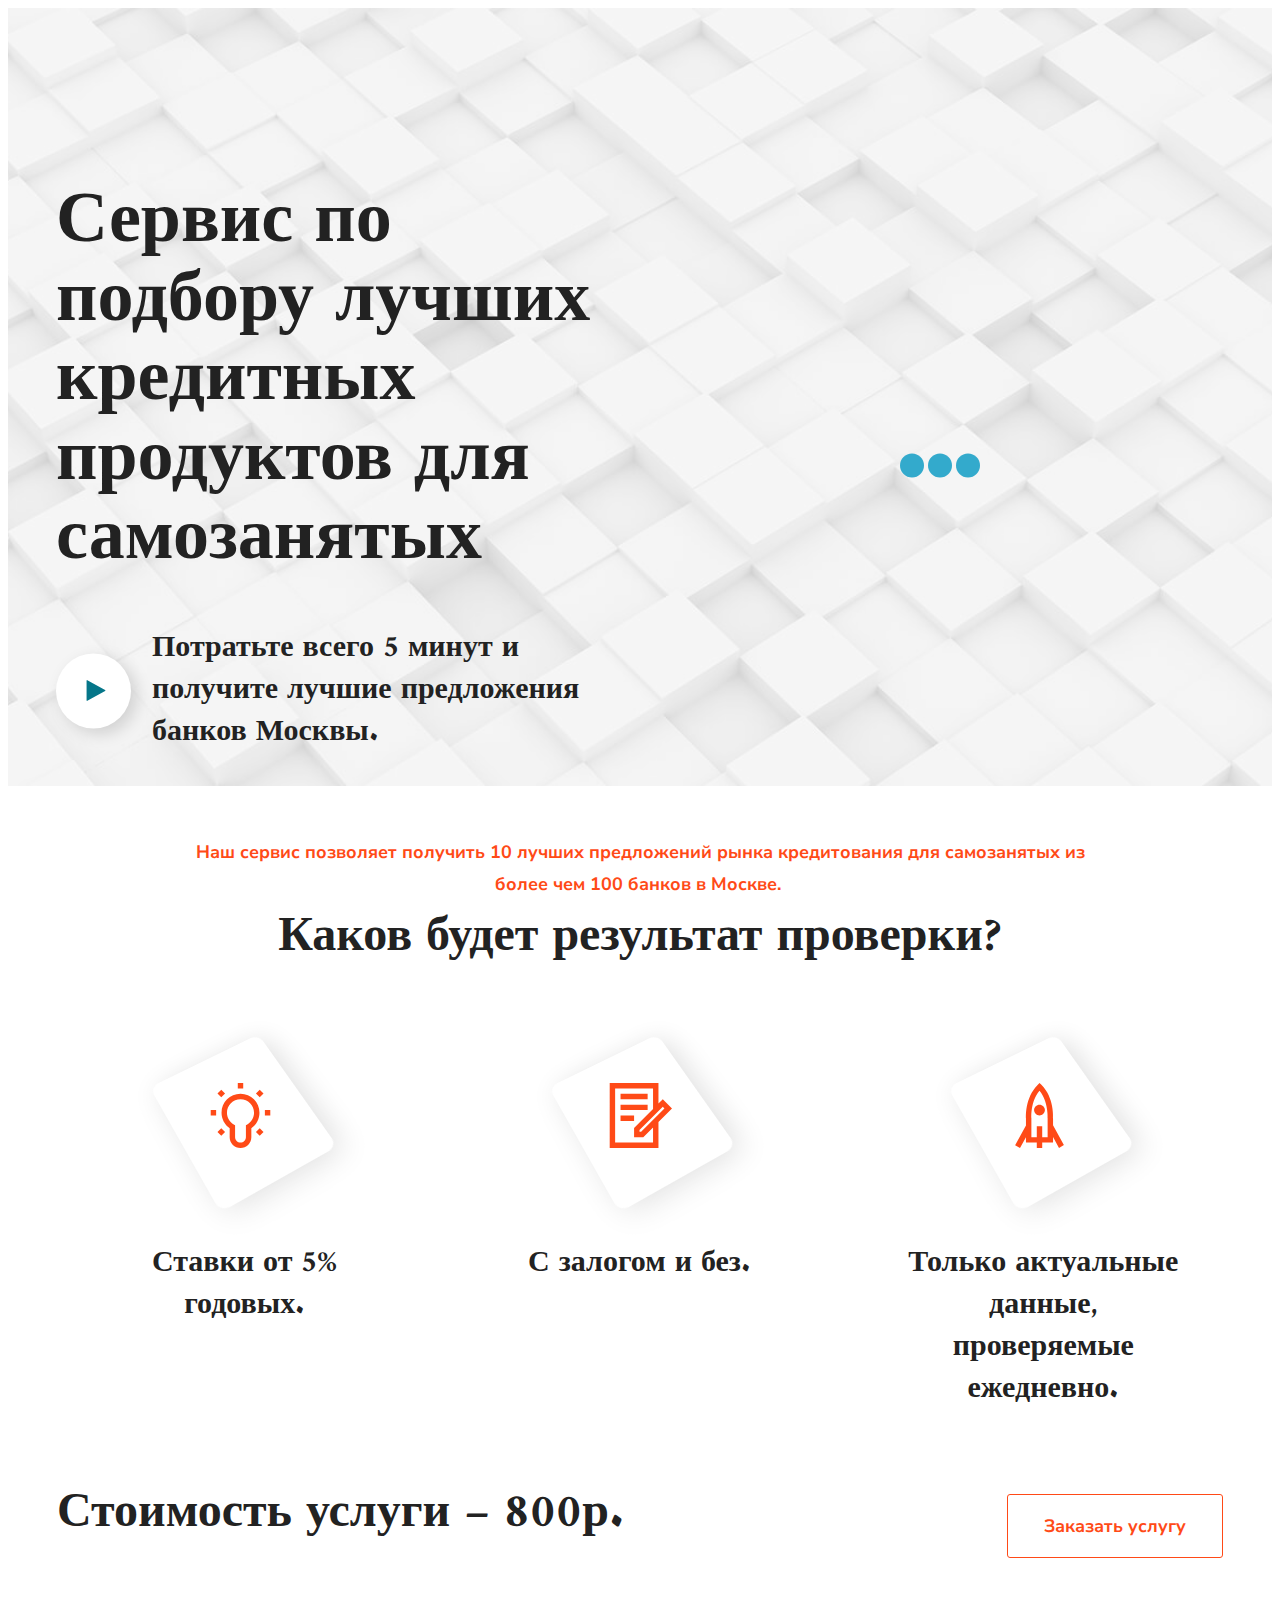
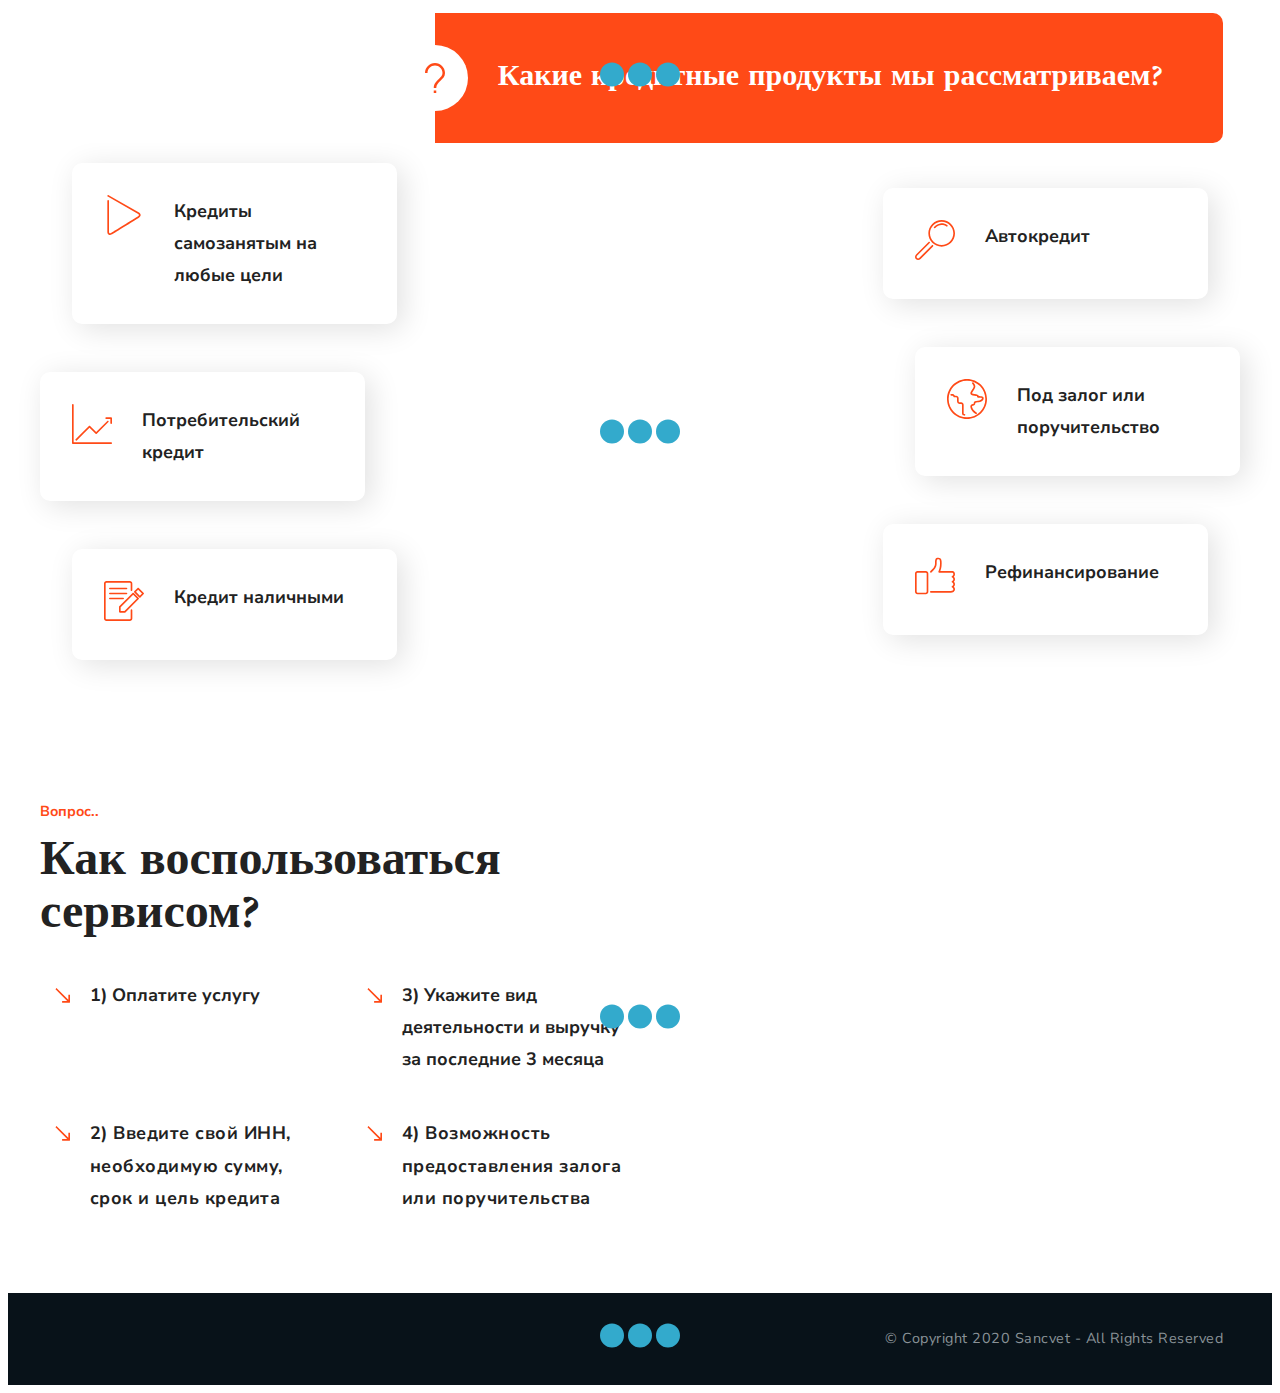
==== commit 7e6129ec: "create github pages" ====
--- a/index.html
+++ b/index.html
@@ -250,7 +250,7 @@
                 </div>
             </div>
             <div class="mbr-col-sm-12 mbr-col-md-12 mbr-col-lg-4 image">
-                <amp-img src="assets/images/man-20.png" alt="image" height="360" width="603.1413612565445" layout="responsive" class="mobirise-loader">
+                <amp-img src="assets/images/man-22.png" alt="image" height="360" width="603.1413612565445" layout="responsive" class="mobirise-loader">
                     <div placeholder="" class="placeholder">
                                 <div class="mobirise-spinner">
                                     <em></em>
@@ -329,7 +329,7 @@
             <div class="mbr-col-sm-12 mbr-col-md-12 mbr-col-lg-6 mbr-col-xl-6 mbr-flex wrapper-main">
                 <div class="text__block align-left mbr-m-auto">
                     <div class="title">
-                        <h4 class="mbr-section-subtitle mbr-fonts-style mbr-bold display-4">Вопрос,,</h4>
+                        <h4 class="mbr-section-subtitle mbr-fonts-style mbr-bold display-4">Вопрос..</h4>
                         <h3 class="mbr-fonts-style mbr-bold mbr-section-title mbr-black mbr-pb-3 display-2">Как воспользоваться сервисом?</h3>
                         
                     </div>
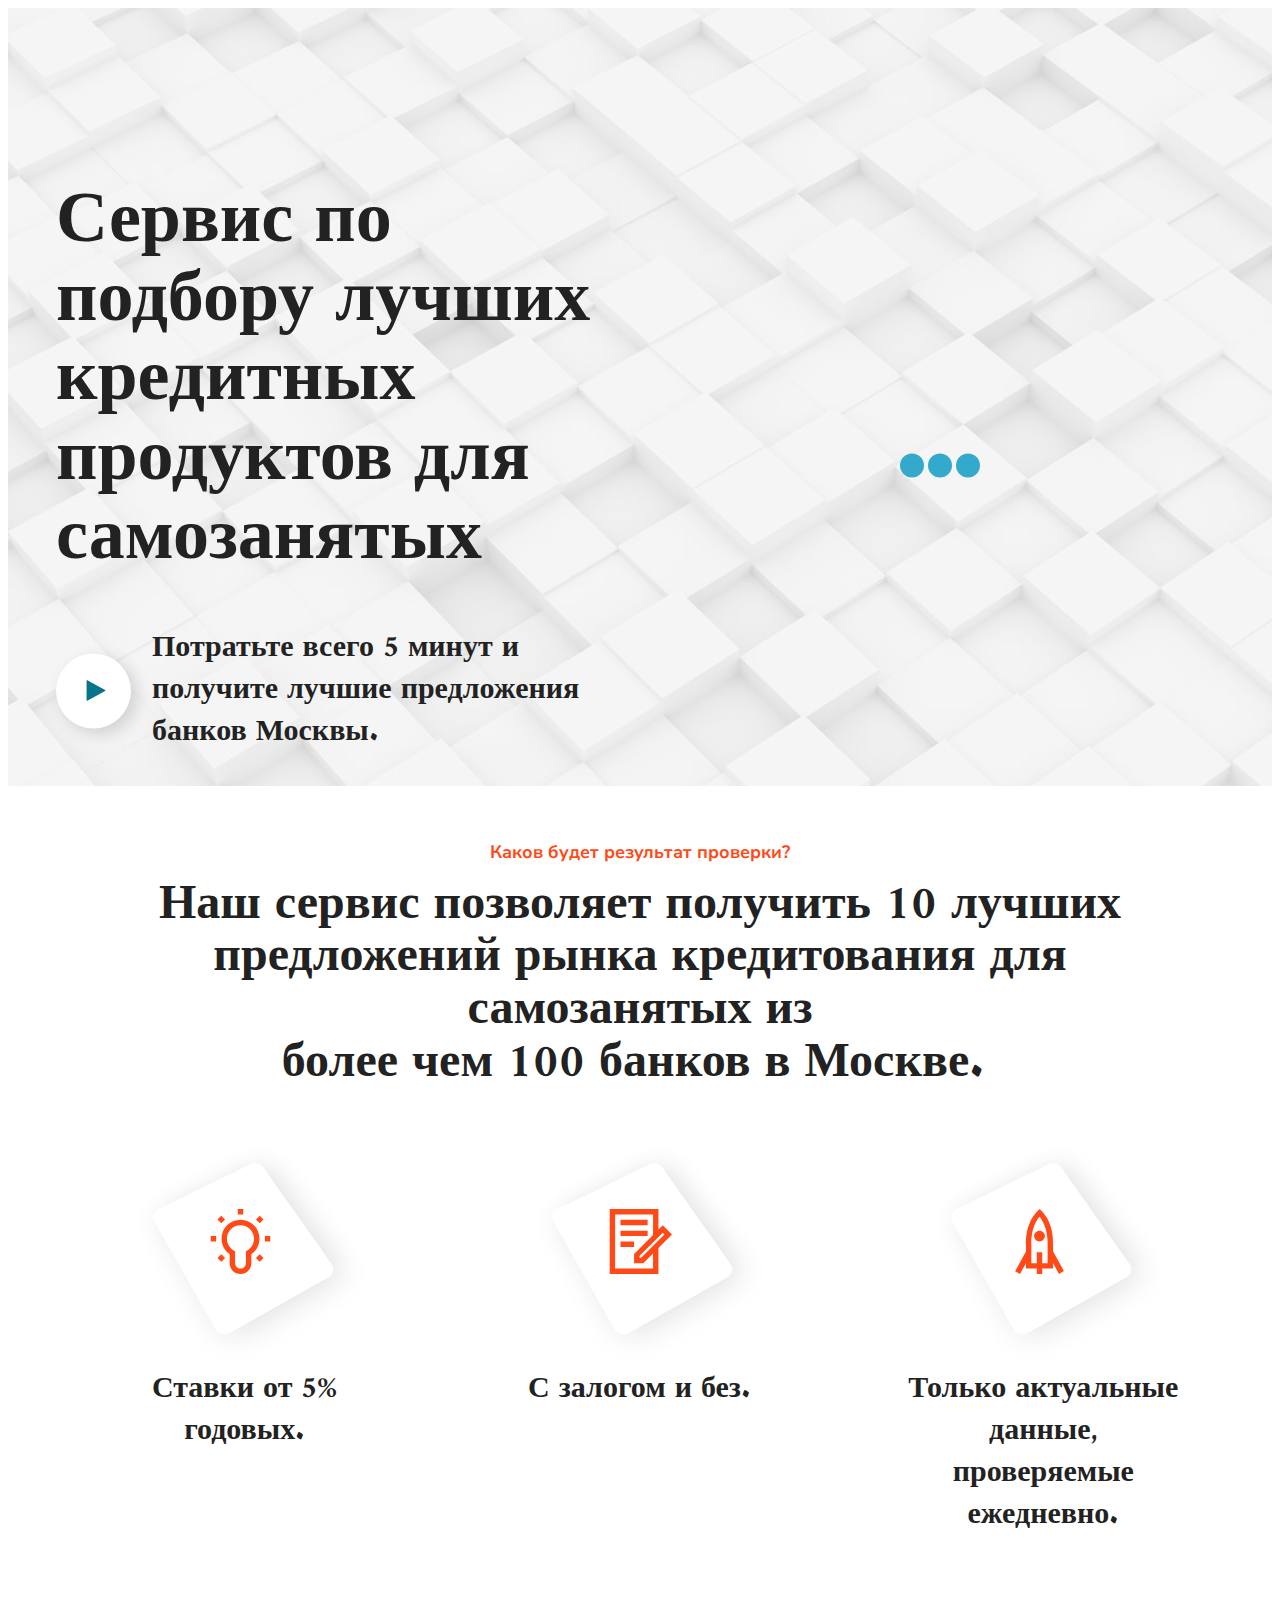
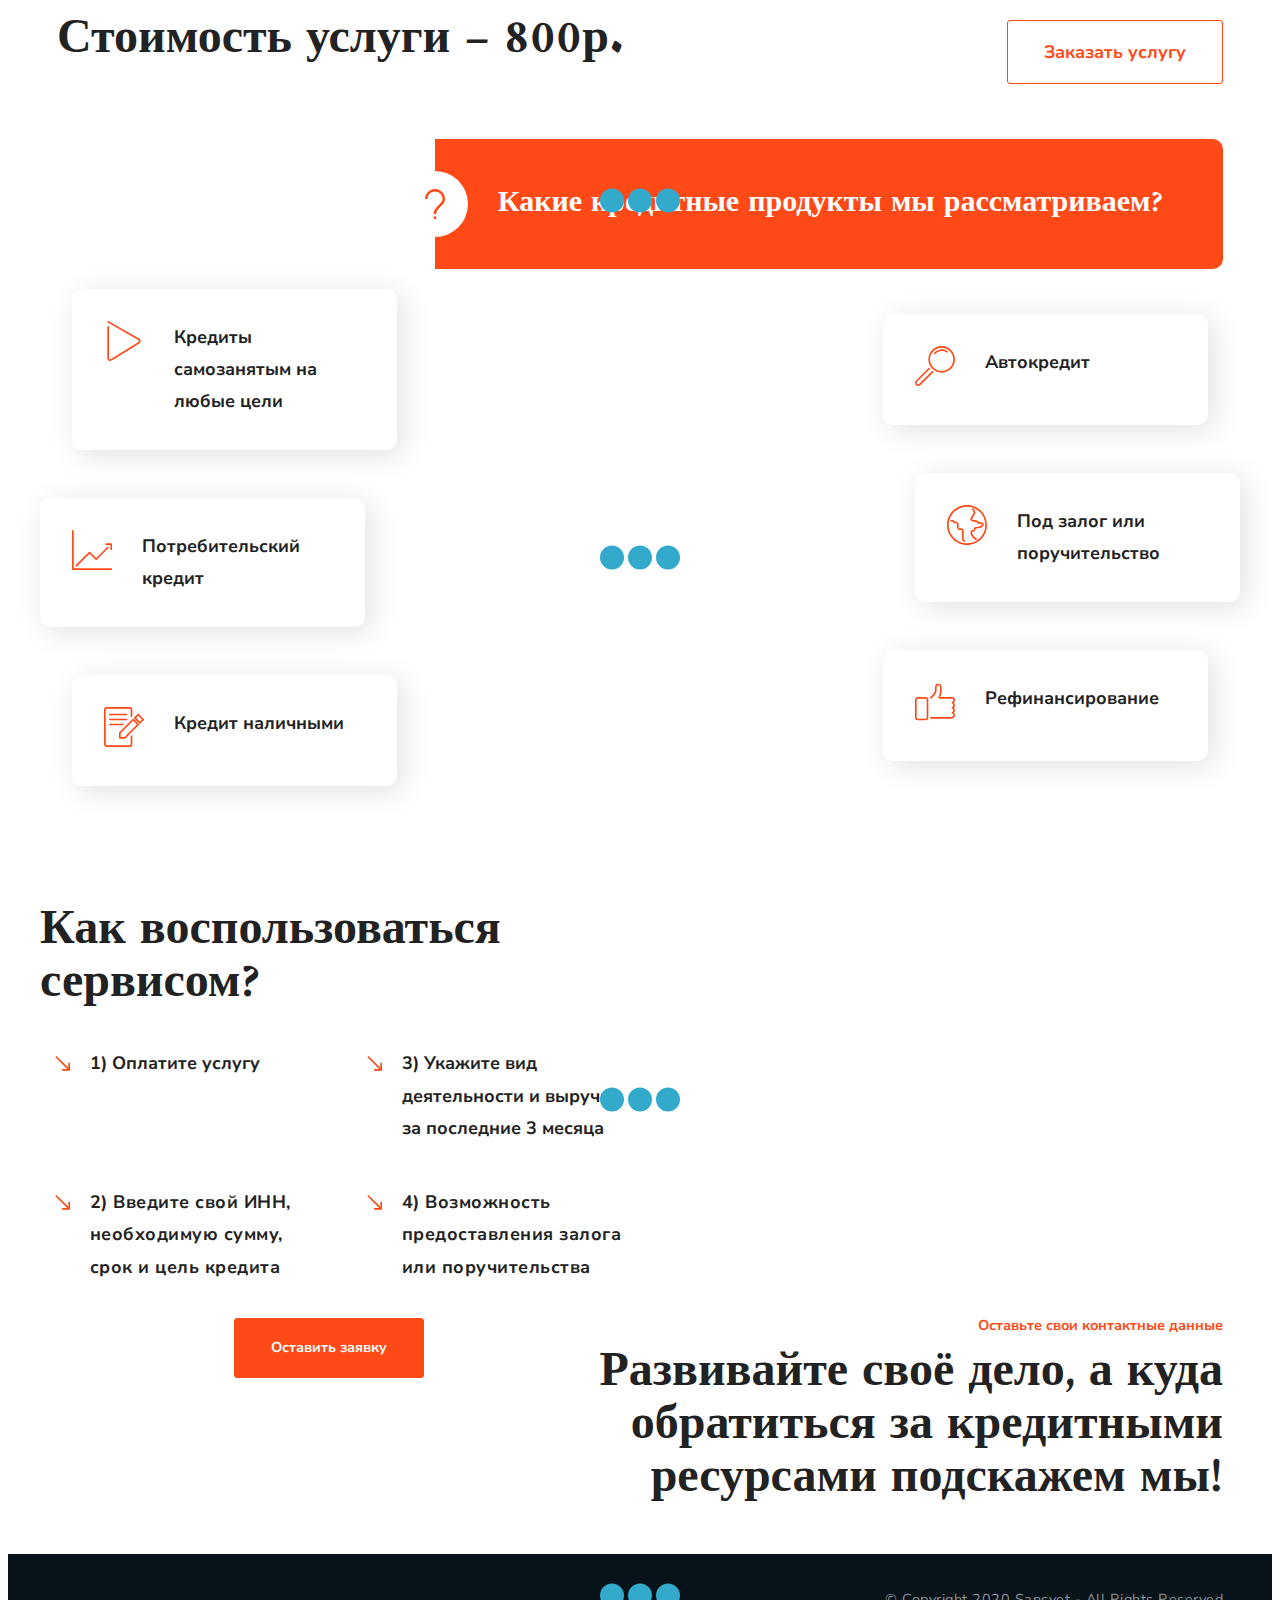
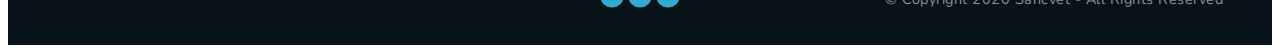
==== commit 1b387bd9: "create github pages" ====
--- a/index.html
+++ b/index.html
@@ -19,7 +19,7 @@
  
  <style amp-custom> 
 div,span,h1,h2,h3,h4,h5,h6,p,blockquote,a,ol,ul,li,figcaption,textarea,input{font:inherit}*{box-sizing:border-box;outline:none}*:focus{outline:none}body{position:relative;font-style:normal;line-height:1.5;color:#616161}section{background-color:#eeeeee;background-position:50% 50%;background-repeat:no-repeat;background-size:cover;overflow:hidden;padding:30px 0}h1,h2,h3,h4,h5,h6{margin:0;padding:0}p,li,blockquote{letter-spacing:.5px;line-height:1.7}ul,ol,blockquote,p{margin-bottom:0;margin-top:0}a{cursor:pointer}a,a:hover{text-decoration:none}a.mbr-iconfont:hover{text-decoration:none}h1,h2,h3,h4,h5,h6,.display-1,.display-2,.display-4,.display-5,.display-7{word-break:break-word;word-wrap:break-word}b,strong{font-weight:bold}blockquote{padding:10px 0 10px 20px;position:relative;border-left:3px solid}input:-webkit-autofill,input:-webkit-autofill:hover,input:-webkit-autofill:focus,input:-webkit-autofill:active{transition-delay:9999s;transition-property:background-color,color}html,body{height:auto;min-height:100vh}.mbr-section-title{margin:0;padding:0;font-style:normal;line-height:1.2;width:100%}.mbr-section-subtitle{line-height:1.3;width:100%}.mbr-text{font-style:normal;line-height:1.6;width:100%}.mbr-white{color:#fff}.mbr-black{color:#222}.align-left{text-align:left}.align-left .list-item{justify-content:flex-start}.align-center{text-align:center}.align-center .list-item{justify-content:center}.align-right{text-align:right}.align-right .list-item{justify-content:flex-end}.mbr-light{font-weight:300}.mbr-regular{font-weight:400}.mbr-semibold{font-weight:500}.mbr-bold{font-weight:700}.icons-list a{margin:0 1rem 0 0}.icons-list a:last-child{margin:0}.mbr-figure{align-self:center}.hidden{visibility:hidden}.super-hide{display:none}.inactive{-webkit-user-select:none;-moz-user-select:none;-ms-user-select:none;user-select:none;pointer-events:none;-webkit-user-drag:none;user-drag:none}.mbr-overlay{position:absolute;bottom:0;left:0;right:0;top:0;z-index:0}.map-placeholder{display:none}.google-map,.google-map iframe{position:relative;width:100%;height:100%}@media (max-width: 768px){.google-map,.google-map iframe{padding:0;margin:0}}amp-img{width:100%}amp-img img{max-height:100%;max-width:100%}img.mbr-temp{width:100%}.rounded{border-radius:50%}.is-builder .nodisplay+img[async],.is-builder .nodisplay+img[decoding="async"],.is-builder amp-img>a+img[async],.is-builder amp-img>a+img[decoding="async"]{display:none}html:not(.is-builder) amp-img>a{position:absolute;top:0;bottom:0;left:0;right:0;z-index:1}.is-builder .temp-amp-sizer{position:absolute}.is-builder amp-youtube .temp-amp-sizer,.is-builder amp-vimeo .temp-amp-sizer{position:static}.mobirise-spinner{position:absolute;top:50%;left:40%;margin-left:10%;-webkit-transform:translate3d(-50%,-50%,0);z-index:4}.mobirise-spinner em{width:24px;height:24px;background:#3ac;border-radius:100%;display:inline-block;-webkit-animation:slide 1s infinite}.mobirise-spinner em:nth-child(1){-webkit-animation-delay:0.1s}.mobirise-spinner em:nth-child(2){-webkit-animation-delay:0.2s}.mobirise-spinner em:nth-child(3){-webkit-animation-delay:0.3s}@-webkit-keyframes slide{0%{-webkit-transform:scale(1)}50%{opacity:0.3;-webkit-transform:scale(2)}100%{-webkit-transform:scale(1)}}@keyframes slide{0%{-webkit-transform:scale(1)}50%{opacity:0.3;-webkit-transform:scale(2)}100%{-webkit-transform:scale(1)}}.mobirise-loader .amp-active>div{display:none}.iconfont-wrapper{display:inline-block}.mbr-flex{display:flex}.flex-wrap{flex-wrap:wrap}.mbr-jc-s{justify-content:flex-start}.mbr-jc-c{justify-content:center}.mbr-jc-e{justify-content:flex-end}.mbr-ai-c{align-items:center}.mbr-row-reverse{flex-direction:row-reverse}.mbr-column{flex-direction:column}amp-img,img{height:100%;width:100%}.hidden-slide{display:none}.visible-slide{display:flex}section,.container,.container-fluid{position:relative;word-wrap:break-word}.mbr-fullscreen .mbr-overlay{min-height:100vh}.mbr-fullscreen{display:flex;align-items:center;height:100vh;min-height:100vh;padding:3rem 0}.container{padding:0 2rem;width:100%;margin-right:auto;margin-left:auto}@media (max-width: 767px){.container{max-width:540px}}@media (min-width: 768px){.container{max-width:720px}}@media (min-width: 992px){.container{max-width:960px}}@media (min-width: 1200px){.container{max-width:1230px}}.container-fluid{width:100%;padding:0 1rem}.btn{position:relative;font-weight:700;margin:0.4rem 0.8rem;border:1px solid;font-style:normal;white-space:normal;transition:all 0.3s ease-in-out,box-shadow 2s ease-in-out;display:inline-flex;align-items:center;justify-content:center;word-break:break-word;line-height:1;letter-spacing:0px}.btn-form{padding:1rem 2rem}.btn-form:hover{cursor:pointer}.btn{padding:15px 36px;border-radius:3px}.btn-sm{padding:0px 30px;border-radius:0px}.btn-md{padding:0px 30px;border-radius:0px}.btn-lg{padding:0px 48px;border-radius:0px}.note-popover .btn:after{display:none}.mbr-section-btn{margin:0 -0.8rem;font-size:0}nav .mbr-section-btn{margin-left:0rem;margin-right:0rem}.btn .mbr-iconfont,.btn.btn-md .mbr-iconfont{cursor:pointer;margin:0 0.8rem 0 0}.btn-sm .mbr-iconfont{margin:0 0.5rem 0 0}[type="submit"]{-webkit-appearance:none}section.menu{min-height:100px;overflow:visible;padding:0}.menu-container{display:flex;justify-content:space-between;align-items:center;height:100%}@media (max-width: 991px){.menu-container{max-width:100%;padding:0 2rem}}@media (max-width: 767px){.menu-container{padding:0 1rem}}.navbar{z-index:100;width:100%;height:100px;position:absolute}.navbar-fixed-top{position:fixed;top:0}.navbar-brand{display:flex;align-items:center;word-break:break-word;z-index:1}.navbar-logo{margin:0 0.8rem 0 0}.navbar-caption-wrap{display:flex}.navbar .navbar-collapse{display:flex;flex-basis:auto;align-items:center;justify-content:flex-end}@media (max-width: 991px){.navbar .navbar-collapse{display:none;position:absolute;top:0;right:0;height:100vh;padding:70px 0rem 1rem;z-index:1}}@media (max-width: 991px){.navbar.opened .navbar-collapse.show,.navbar.opened .navbar-collapse.collapsing{display:block}.is-builder .navbar-collapse{position:fixed}}.navbar-nav{list-style-type:none;display:flex;flex-wrap:wrap;padding-left:0;min-width:12rem}@media (max-width: 991px){.navbar-nav{flex-direction:column}}.navbar-nav .mbr-iconfont{margin:0 0.2rem 0 0}.nav-item{word-break:break-all}.nav-link{display:flex;align-items:center;justify-content:center}.nav-link,.navbar-caption{transition:all 0.2s;letter-spacing:1px}.nav-dropdown .dropdown-menu{border-radius:5px;min-width:12rem;position:absolute;left:0;padding:1rem 0 0.5rem}.nav-dropdown .dropdown-menu .dropdown-item{line-height:2;padding:0 0rem;white-space:nowrap}.nav-dropdown .dropdown-menu .dropdown{position:relative}.dropdown-menu .dropdown:hover>.dropdown-menu{opacity:1;pointer-events:all}.nav-dropdown .dropdown-submenu{top:0;left:100%;margin:0}.nav-item.dropdown{position:relative}.nav-item.dropdown .dropdown-menu{opacity:0;pointer-events:none}.nav-item.dropdown:hover>.dropdown-menu{opacity:1;pointer-events:all}.link.dropdown-toggle{position:relative}.navbar .dropdown.open>.dropdown-menu{display:block}@media (max-width: 991px){.is-builder .nav-dropdown .dropdown-menu{position:relative}.nav-dropdown .dropdown-submenu{left:0}.nav-dropdown .dropdown-menu .dropdown-item{padding:0}.navbar.opened .dropdown-menu{top:0}}.menu-social-list{display:flex;align-items:center;justify-content:center;flex-wrap:wrap}.menu-social-list a{margin:0 0.5rem}.menu-social-list a span{font-size:1.3rem}button.navbar-toggler{position:absolute;right:25px;top:40px;width:31px;height:20px;cursor:pointer;transition:all .2s;-ms-grid-row-align:center;align-self:center}.hamburger span{position:absolute;right:0;width:30px;height:2px;border-right:5px}.hamburger span:nth-child(1){top:0;transition:all .2s}.hamburger span:nth-child(2){top:8px;transition:all .15s}.hamburger span:nth-child(3){top:8px;transition:all .15s}.hamburger span:nth-child(4){top:16px;transition:all .2s}nav.opened .navbar-toggler:not(.hide) .hamburger span:nth-child(4),nav.opened .navbar-toggler:not(.hide) .hamburger span:nth-child(1){top:8px;width:0;opacity:0;right:50%;transition:all .2s}nav.opened .navbar-toggler:not(.hide) .hamburger span:nth-child(2){-webkit-transform:rotate(-45deg);transform:rotate(-45deg);transition:all .25s}nav.opened .navbar-toggler:not(.hide) .hamburger span:nth-child(3){-webkit-transform:rotate(45deg);transform:rotate(45deg);transition:all .25s}.ampstart-btn.hamburger{position:absolute;top:40px;right:25px;margin-left:auto;height:20px;width:30px;background:none;border:none;cursor:pointer;z-index:1000}@media (min-width: 992px){.ampstart-btn,amp-sidebar{display:none}}.close-sidebar{width:30px;height:30px;position:relative;cursor:pointer;background-color:transparent;border:none}.close-sidebar span{position:absolute;left:0;width:30px;height:2px;border-right:5px;top:14px}.close-sidebar span:nth-child(1){-webkit-transform:rotate(-45deg);transform:rotate(-45deg)}.close-sidebar span:nth-child(2){-webkit-transform:rotate(45deg);transform:rotate(45deg)}.builder-sidebar{position:relative;height:100vh;min-width:12rem;z-index:1030;overflow-y:auto;padding:1rem 2rem;max-width:20rem}.builder-sidebar .dropdown:hover>.dropdown-menu{position:relative;text-align:center}section.sidebar-open:before{content:'';position:fixed;top:0;bottom:0;right:0;left:0;background-color:rgba(0,0,0,0.2);z-index:1040}.is-builder section.horizontal-menu .ampstart-btn{display:none}.is-builder section.horizontal-menu .dropdown-menu{z-index:auto;opacity:1;pointer-events:auto}.is-builder .menu{overflow:visible}#sidebar{background-color:transparent}.card-title{margin:0}.card{position:relative;background-color:transparent;border:none;border-radius:0;width:100%;padding:0 1rem}@media (max-width: 767px){.card:not(.last-child){padding-bottom:2rem}}.card .card-img{width:auto;border-radius:0}.card .card-wrapper{border-radius:10px;box-shadow:6px 5px 30px 0px rgba(0,0,0,0.12);height:100%}@media (max-width: 767px){.card .card-wrapper{flex-direction:column}}.card img{height:100%;-o-object-fit:cover;object-fit:cover;-o-object-position:center;object-position:center}.card-inner,.items-list{display:flex;flex-direction:column}.items-list{list-style-type:none;padding:0}.items-list .list-item{padding:1rem 2rem}.card-head{padding:1.5rem 2rem}.card-price-wrap{padding:1rem 2rem}.card-button{padding:1rem;margin:0}.timeline-wrap{position:relative}.timeline-wrap .iconBackground{position:absolute;left:50%;width:20px;height:20px;line-height:30px;text-align:center;border-radius:50%;font-size:30px;display:inline-block;background-color:#232323;top:20px;margin:0 0 0 -10px}@media (max-width: 767px){.timeline-wrap .iconBackground{left:0}}.separline{position:relative}@media (max-width: 767px){.separline:not(.last-child){padding-bottom:2rem}}.separline:before{position:absolute;content:"";width:2px;background-color:#000;left:calc(50% - 1px);height:calc(100% - 20px);top:40px}@media (max-width: 767px){.separline:before{left:0}}.gallery-img-wrap{position:relative;height:100%}.gallery-img-wrap:hover{cursor:pointer}.gallery-img-wrap:hover .icon-wrap,.gallery-img-wrap:hover .caption-on-hover{opacity:1}.gallery-img-wrap:hover:after{opacity:.5}.gallery-img-wrap amp-img{height:100%}.gallery-img-wrap:after{content:"";position:absolute;top:0;bottom:0;left:0;right:0;background:#000;opacity:0;transition:opacity 0.3s;pointer-events:none}.gallery-img-wrap .icon-wrap,.gallery-img-wrap .img-caption{z-index:3;pointer-events:none;position:absolute}.gallery-img-wrap .icon-wrap,.gallery-img-wrap .caption-on-hover{opacity:0;transition:opacity 0.3s}.gallery-img-wrap .icon-wrap{left:50%;top:50%;-webkit-transform:translate(-50%,-50%);transform:translate(-50%,-50%);background-color:#fff;padding:.5rem;border-radius:50%}.gallery-img-wrap .amp-iconfont{color:#000;font-size:1rem;width:1rem;display:block}.gallery-img-wrap .img-caption{left:0;right:0}.gallery-img-wrap .img-caption.caption-top{top:0}.gallery-img-wrap .img-caption.caption-bottom{bottom:0}.gallery-img-wrap .img-caption:not(.caption-on-hover):after{content:"";position:absolute;top:0;left:0;right:0;height:100%;transition:opacity 0.3s;z-index:-1;pointer-events:none}@media (max-width: 767px){.gallery-img-wrap:after,.gallery-img-wrap:hover:after,.gallery-img-wrap .icon-wrap{display:none}.gallery-img-wrap .caption-on-hover{opacity:1}}.is-builder .gallery-img-wrap .icon-wrap,.is-builder .gallery-img-wrap .img-caption>*{pointer-events:all}.dots-wrapper .dots{display:inline-block;margin:4px 8px}.dots-wrapper .dots span{display:block;border-radius:12px;height:24px;width:24px;background-color:#ffffff;border:10px solid #cccccc;opacity:0.5}.dots-wrapper .dots span.current{width:40px}.dots-wrapper .dots span:hover,.dots-wrapper .dots span.current{opacity:1}button.btn-img{cursor:pointer}.is-builder .preview button.btn-img{opacity:0.5;position:relative;pointer-events:none}.amp-carousel-button-prev{-webkit-transform:matrix(1,0,0,1,45,25);transform:matrix(1,0,0,1,45,25);display:block;position:absolute;border-radius:0;cursor:pointer;width:50px;transition:0.5s;height:30px;border:14px solid rgba(255,255,255,0);border-left:unset;border-right:unset;background-clip:padding-box;background-image:none}.amp-carousel-button-prev::before{content:'';position:absolute;width:10px;height:10px;transition:0.4s;bottom:0;left:0;border-bottom:2px solid;-webkit-transform:rotate(-45deg);transform:rotate(-45deg);-webkit-transform-origin:0% 100%;transform-origin:0% 100%}.amp-carousel-button-prev::after{content:'';position:absolute;width:10px;height:10px;transition:0.4s;top:0;left:0;border-top:2px solid;-webkit-transform:rotate(45deg);transform:rotate(45deg);-webkit-transform-origin:0% 0%;transform-origin:0% 0%}.amp-carousel-button-prev:hover::before{width:15px;-webkit-transform:rotate(-20deg);transform:rotate(-20deg)}.amp-carousel-button-prev:hover::after{width:15px;-webkit-transform:rotate(20deg);transform:rotate(20deg)}.amp-carousel-button-next{-webkit-transform:matrix(1,0,0,1,-95,25);transform:matrix(1,0,0,1,-95,25);display:block;position:absolute;border-radius:0;cursor:pointer;width:50px;transition:0.5s;height:30px;border:14px solid rgba(255,255,255,0);border-left:unset;border-right:unset;background-clip:padding-box;background-image:none}.amp-carousel-button-next::before{content:'';position:absolute;width:10px;height:10px;bottom:0;right:0;border-bottom:2px solid;-webkit-transform:rotate(45deg);transform:rotate(45deg);-webkit-transform-origin:100% 100%;transform-origin:100% 100%;transition:0.5s}.amp-carousel-button-next::after{content:'';position:absolute;width:10px;height:10px;transition:0.4s;top:0;right:0;border-top:2px solid;-webkit-transform:rotate(-45deg);transform:rotate(-45deg);-webkit-transform-origin:100% 0;transform-origin:100% 0;transition:0.5s}.amp-carousel-button-next:hover::before{-webkit-transform:rotate(20deg);transform:rotate(20deg);width:15px;transition:0.5s}.amp-carousel-button-next:hover::after{-webkit-transform:rotate(-20deg);transform:rotate(-20deg);width:15px;transition:0.5s}amp-image-lightbox,.lightbox{background:rgba(0,0,0,0.8);display:flex;flex-wrap:wrap;align-items:center;justify-content:center;width:100%;height:100%;overflow:auto}amp-image-lightbox a.control,.lightbox a.control{position:absolute;cursor:default;top:0;right:0}amp-image-lightbox .close,.lightbox .close{background:none;border:none;position:absolute;top:16px;right:16px;height:32px;width:32px;cursor:pointer;z-index:1000}amp-image-lightbox .close:before,amp-image-lightbox .close:after,.lightbox .close:before,.lightbox .close:after{position:absolute;top:0;right:16px;content:' ';height:32px;width:2px;background-color:#fff}amp-image-lightbox .close:before,.lightbox .close:before{-webkit-transform:rotate(45deg);transform:rotate(45deg)}amp-image-lightbox .close:after,.lightbox .close:after{-webkit-transform:rotate(-45deg);transform:rotate(-45deg)}amp-image-lightbox .video-block,.lightbox .video-block{width:100%}div[submit-success]>*,div[submit-error]>*{padding:1rem;margin-bottom:1rem}.form-block{z-index:1;background-color:transparent;padding:2rem;position:relative;overflow:hidden}.form-block .mbr-overlay{z-index:-1}@media (max-width: 991px){.form-block{padding:1rem}}form input,form textarea,form select{padding:0.5rem 1rem;line-height:1.6;width:100%;background:#f5f5f5;border-width:0px;border-style:solid;border-color:#ced4da;border-radius:3px;color:#616161}form input[type="checkbox"],form input[type="radio"]{border:none;background:none;width:auto}form .field{padding-bottom:0rem;padding-top:1.2rem}form textarea.field-input{height:120px}form .fieldset{display:flex;justify-content:center;flex-wrap:wrap;align-items:center}textarea[type="hidden"]{display:none}.form-check{margin-bottom:0}.form-check-label{padding-left:0}.form-check-input{position:relative;margin:4px}.form-check-inline{display:inline-flex;align-items:center;padding-left:0;margin-right:.75rem}.mbr-row,.mbr-form-row{display:flex;flex-wrap:wrap;margin-left:-1rem;margin-right:-1rem}.mbr-form-row{margin-left:-0.5rem;margin-right:-0.5rem}.mbr-form-row>[class*="mbr-col"]{padding-left:0.5rem;padding-right:0.5rem}@media (max-width: 767px){.mbr-col,.mbr-col-auto{padding-right:1rem;padding-left:1rem}.mbr-col-sm-12{flex:0 0 100%;max-width:100%;padding-right:1rem;padding-left:1rem}}@media (min-width: 768px){.mbr-col,.mbr-col-auto{padding-right:1rem;padding-left:1rem}.mbr-col-md-2{flex:0 0 16.66667%;max-width:16.66667%;padding-right:1rem;padding-left:1rem}.mbr-col-md-3{flex:0 0 25%;max-width:25%;padding-right:1rem;padding-left:1rem}.mbr-col-md-4{flex:0 0 33.33333%;max-width:33.33333%;padding-right:1rem;padding-left:1rem}.mbr-col-md-5{flex:0 0 41.66667%;max-width:41.66667%;padding-right:1rem;padding-left:1rem}.mbr-col-md-6{flex:0 0 50%;max-width:50%;padding-right:1rem;padding-left:1rem}.mbr-col-md-7{flex:0 0 58.33333%;max-width:58.33333%;padding-right:1rem;padding-left:1rem}.mbr-col-md-8{flex:0 0 66.66667%;max-width:66.66667%;padding-right:1rem;padding-left:1rem}.mbr-col-md-10{flex:0 0 83.33333%;max-width:83.33333%;padding-right:1rem;padding-left:1rem}.mbr-col-md-12{flex:0 0 100%;max-width:100%;padding-right:1rem;padding-left:1rem}}.mbr-col{flex:1 1 auto;max-width:100%}.mbr-col-auto{flex:0 0 auto;width:auto}@media (min-width: 992px){.mbr-col,.mbr-col-auto{padding-right:1rem;padding-left:1rem}.mbr-col-lg-2{flex:0 0 16.66667%;max-width:16.66667%;padding-right:1rem;padding-left:1rem}.mbr-col-lg-3{flex:0 0 25%;max-width:25%;padding-right:1rem;padding-left:1rem}.mbr-col-lg-4{flex:0 0 33.33333%;max-width:33.33333%;padding-right:1rem;padding-left:1rem}.mbr-col-lg-5{flex:0 0 41.66667%;max-width:41.66667%;padding-right:1rem;padding-left:1rem}.mbr-col-lg-6{flex:0 0 50%;max-width:50%;padding-right:1rem;padding-left:1rem}.mbr-col-lg-7{flex:0 0 58.33333%;max-width:58.33333%;padding-right:1rem;padding-left:1rem}.mbr-col-lg-8{flex:0 0 66.66667%;max-width:66.66667%;padding-right:1rem;padding-left:1rem}.mbr-col-lg-9{flex:0 0 75%;max-width:75%;padding-right:1rem;padding-left:1rem}.mbr-col-lg-10{flex:0 0 83.33333%;max-width:83.33333%;padding-right:1rem;padding-left:1rem}.mbr-col-lg-12{flex:0 0 100%;max-width:100%;padding-right:1rem;padding-left:1rem}}@media (min-width: 1200px){.mbr-col,.mbr-col-auto{padding-right:1rem;padding-left:1rem}.mbr-col-xl-2{flex:0 0 16.66667%;max-width:16.66667%;padding-right:1rem;padding-left:1rem}.mbr-col-xl-3{flex:0 0 25%;max-width:25%;padding-right:1rem;padding-left:1rem}.mbr-col-xl-4{flex:0 0 33.33333%;max-width:33.33333%;padding-right:1rem;padding-left:1rem}.mbr-col-xl-5{flex:0 0 41.66667%;max-width:41.66667%;padding-right:1rem;padding-left:1rem}.mbr-col-xl-6{flex:0 0 50%;max-width:50%;padding-right:1rem;padding-left:1rem}.mbr-col-xl-7{flex:0 0 58.33333%;max-width:58.33333%;padding-right:1rem;padding-left:1rem}.mbr-col-xl-8{flex:0 0 66.66667%;max-width:66.66667%;padding-right:1rem;padding-left:1rem}.mbr-col-xl-9{flex:0 0 75%;max-width:75%;padding-right:1rem;padding-left:1rem}.mbr-col-xl-10{flex:0 0 83.33333%;max-width:83.33333%;padding-right:1rem;padding-left:1rem}.mbr-col-xl-11{flex:0 0 91.66667%;max-width:91.66667%;padding-right:1rem;padding-left:1rem}.mbr-col-xl-12{flex:0 0 100%;max-width:100%;padding-right:1rem;padding-left:1rem}}@media (min-width: 992px){.lg-pb{padding-bottom:3rem}}@media (max-width: 991px){.md-pb{padding-bottom:2rem}}.mbr-pt-1,.mbr-py-1{padding-top:.5rem}.mbr-pb-1,.mbr-py-1{padding-bottom:.5rem}.mbr-px-1{padding-left:.5rem;padding-right:.5rem}.mbr-p-1{padding:.5rem}.mbr-pt-2,.mbr-py-2{padding-top:1rem}.mbr-pb-2,.mbr-py-2{padding-bottom:1rem}.mbr-px-2{padding-left:1rem;padding-right:1rem}.mbr-p-2{padding:1rem}.mbr-pt-3,.mbr-py-3{padding-top:1.5rem}.mbr-pb-3,.mbr-py-3{padding-bottom:1.5rem}.mbr-px-3{padding-left:1.5rem;padding-right:1.5rem}.mbr-p-3{padding:1.5rem}.mbr-pt-4,.mbr-py-4{padding-top:2rem}.mbr-pb-4,.mbr-py-4{padding-bottom:2rem}.mbr-px-4{padding-left:2rem;padding-right:2rem}.mbr-p-4{padding:2rem}.mbr-pt-5,.mbr-py-5{padding-top:3rem}.mbr-pb-5,.mbr-py-5{padding-bottom:3rem}.mbr-px-5{padding-left:3rem;padding-right:3rem}.mbr-p-5{padding:3rem}@media (max-width: 991px){.mbr-py-3,.mbr-py-4,.mbr-py-5{padding-top:1rem;padding-bottom:1rem}.mbr-px-4,.mbr-px-5{padding-left:1rem;padding-right:1rem}.mbr-p-3,.mbr-p-4,.mbr-p-5{padding:1rem}}.mbr-ml-auto{margin-left:auto}.mbr-mr-auto{margin-right:auto}.mbr-m-auto{margin:auto}#scrollToTopMarker{position:absolute;width:0px;height:0px;top:300px}#scrollToTopButton{position:fixed;bottom:25px;right:25px;opacity:.4;z-index:5000;font-size:32px;height:60px;width:60px;border:none;border-radius:3px;cursor:pointer}#scrollToTopButton:focus{outline:none}#scrollToTopButton a:before{content:'';position:absolute;height:40%;top:36%;width:2px;left:calc(50% - 1px)}#scrollToTopButton a:after{content:'';position:absolute;border-top:2px solid;border-right:2px solid;width:40%;height:40%;left:calc(30% - 1px);bottom:30%;-webkit-transform:rotate(-45deg);transform:rotate(-45deg)}.mbr-gray{color:#445a69}@media (max-width: 767px){.container{padding-right:1rem;padding-left:1rem}}.field-input{background-clip:padding-box;transition:border-color 0.15s ease-in-out,box-shadow 0.15s ease-in-out}@media (min-width: 991px){.mbr-col{min-width:50%}}@media (max-width: 991px){.mbr-col{min-width:100%}}amp-img,img{-o-object-fit:contain;object-fit:contain}.animation-link{display:inline-block;overflow:hidden}.read-more-arrow{width:0px;transition-delay:0s;position:relative;background:currentColor;height:2px;display:inline-block;vertical-align:middle;margin-top:-2px;transition:0.5s}.read-more-arrow::before{content:'';position:absolute;width:10px;height:10px;right:0;transition:0.4s;border-color:currentColor;bottom:0;border-bottom:2px solid;-webkit-transform:rotate(0deg);transform:rotate(0deg);-webkit-transform-origin:100% 100%;transform-origin:100% 100%}.read-more-arrow::after{content:'';position:absolute;width:10px;height:10px;right:0;transition:0.4s;border-color:currentColor;top:0;border-top:2px solid;-webkit-transform:rotate(0deg);transform:rotate(0deg);-webkit-transform-origin:100% 0;transform-origin:100% 0}.animation-link:hover .read-more-arrow{width:50px;margin-right:13px}.animation-link:hover .read-more-arrow::before{-webkit-transform:rotate(45deg);transform:rotate(45deg);transition-delay:0.4s}.animation-link:hover .read-more-arrow::after{-webkit-transform:rotate(-45deg);transform:rotate(-45deg);transition-delay:0.4s}.arrow-card{display:block;position:absolute;bottom:0rem;border-radius:0;cursor:pointer;background:#bdbdbd;width:50px;transition:0.4s;height:30px;border:14px solid rgba(255,255,255,0);border-left:unset;border-right:unset;background-clip:padding-box;opacity:1}.arrow-card::before{content:'';position:absolute;width:10px;height:10px;color:#bdbdbd;bottom:0;right:0;border-bottom:2px solid;-webkit-transform:rotate(45deg);transform:rotate(45deg);-webkit-transform-origin:100% 100%;transform-origin:100% 100%;transition:0.4s}.arrow-card::after{content:'';position:absolute;width:10px;height:10px;transition:0.4s;color:#bdbdbd;top:0;right:0;border-top:2px solid;-webkit-transform:rotate(-45deg);transform:rotate(-45deg);-webkit-transform-origin:100% 0;transform-origin:100% 0}.arrow-card-2{display:block;position:absolute;bottom:0rem;border-radius:0;cursor:pointer;background:#ffffff;width:50px;transition:0.4s;height:30px;border:14px solid rgba(255,255,255,0);border-left:unset;border-right:unset;background-clip:padding-box;opacity:1}.arrow-card-2::before{content:'';position:absolute;width:10px;height:10px;color:#ffffff;bottom:0px;left:4px;border-top:2px solid;-webkit-transform:rotate(-45deg);transform:rotate(-45deg);-webkit-transform-origin:100% 100%;transform-origin:100% 100%;transition:0.4s}.arrow-card-2::after{content:'';position:absolute;width:10px;height:10px;transition:0.4s;color:#ffffff;top:-1px;left:4px;border-bottom:2px solid;-webkit-transform:rotate(38deg);transform:rotate(38deg);-webkit-transform-origin:100% 0;transform-origin:100% 0}.iconfont-wrapper-custom{width:40px;height:40px;background-color:#ffffff;border-radius:50%;display:flex;justify-content:center;align-items:center;transition-property:all,-webkit-transform;transition-property:all,transform;transition-property:all,transform,-webkit-transform;transition-duration:0.5s;margin-bottom:0.6rem;opacity:0;box-shadow:6px 5px 16px 0px rgba(0,0,0,0.15)}.iconfont-wrapper-custom:nth-child(1) .amp-iconfont{color:#1da1f2}.iconfont-wrapper-custom:nth-child(2) .amp-iconfont{color:#3b5998}.iconfont-wrapper-custom:nth-child(3) .amp-iconfont{color:#e40000}.iconfont-wrapper-custom:nth-child(4) .amp-iconfont{color:#c32aa3}.iconfont-wrapper-custom:nth-child(1):hover{background-color:#1da1f2}.iconfont-wrapper-custom:nth-child(1):hover .amp-iconfont{color:#ffffff}.iconfont-wrapper-custom:nth-child(2){transition-delay:0s,0.1s}.iconfont-wrapper-custom:nth-child(2):hover{background-color:#3b5998}.iconfont-wrapper-custom:nth-child(2):hover .amp-iconfont{color:#ffffff}.iconfont-wrapper-custom:nth-child(3){transition-delay:0s,0.2s}.iconfont-wrapper-custom:nth-child(3):hover{background-color:#e40000}.iconfont-wrapper-custom:nth-child(3):hover .amp-iconfont{color:#ffffff}.iconfont-wrapper-custom:nth-child(4){transition-delay:0s,0.3s}.iconfont-wrapper-custom:nth-child(4):hover{background-color:#c32aa3}.iconfont-wrapper-custom:nth-child(4):hover .amp-iconfont{color:#ffffff}progressbar-number .progress1 .progressbar-number:before,.progress2 .progressbar-number:before,.progress3 .progressbar-number:before,.progress4 .progressbar-number:before,.progress5 .progressbar-number:before{top:0}progress[value]::-webkit-progress-bar{background:transparent}
-body{font-family: Nunito Sans;}blockquote{border-color: #057689;}div[submit-success]{background: #cccccc;color: #000000;}div[submit-error]{background: #989898;color: #ffffff;}.display-1{font-family: 'Amiri',serif;font-size: 4.5rem;line-height: 1.1;font-weight: 700;}.display-2{font-family: 'Amiri',serif;font-size: 3rem;line-height: 1.1;font-weight: 700;}.display-4{font-family: 'Nunito Sans',sans-serif;font-size: 0.9rem;line-height: 1.9;}.display-5{font-family: 'Amiri',serif;font-size: 1.875rem;line-height: 1.4;font-weight: 700;}.display-7{font-family: 'Nunito Sans',sans-serif;font-size: 1.125rem;line-height: 1.8;}.form-block input,.form-block textarea{font-family: 'Nunito Sans',sans-serif;font-size: 1.125rem;line-height: 1.6;}@media (max-width: 768px){.display-1{font-size: 3.6rem;font-size: calc( 2.225rem + (4.5 - 2.225) * ((100vw - 20rem) / (48 - 20)));line-height: calc( 1.1 * (2.225rem + (4.5 - 2.225) * ((100vw - 20rem) / (48 - 20))));}.display-2{font-size: 2.4rem;font-size: calc( 1.7rem + (3 - 1.7) * ((100vw - 20rem) / (48 - 20)));line-height: calc( 1.1 * (1.7rem + (3 - 1.7) * ((100vw - 20rem) / (48 - 20))));}.display-4{font-size: 0.72rem;font-size: calc( 0.965rem + (0.9 - 0.965) * ((100vw - 20rem) / (48 - 20)));line-height: calc( 1.8 * (0.965rem + (0.9 - 0.965) * ((100vw - 20rem) / (48 - 20))));}.display-5{font-size: 1.5rem;font-size: calc( 1.30625rem + (1.875 - 1.30625) * ((100vw - 20rem) / (48 - 20)));line-height: calc( 1.4 * (1.30625rem + (1.875 - 1.30625) * ((100vw - 20rem) / (48 - 20))));}.display-7{font-size: 0.9rem;font-size: calc( 1.04375rem + (1.125 - 1.04375) * ((100vw - 20rem) / (48 - 20)));line-height: calc( 1.8 * (1.04375rem + (1.125 - 1.04375) * ((100vw - 20rem) / (48 - 20))));}}.display-1 .mbr-iconfont-btn{font-size: 4.5rem;width: 4.5rem;}.display-2 .mbr-iconfont-btn{font-size: 3rem;width: 3rem;}.display-4 .mbr-iconfont-btn{font-size: 0.9rem;width: 0.9rem;}.display-5 .mbr-iconfont-btn{font-size: 1.875rem;width: 1.875rem;}.display-7 .mbr-iconfont-btn{font-size: 1.125rem;width: 1.125rem;}.bg-primary{background-color: #057689;}.bg-success{background-color: #cccccc;}.bg-info{background-color: #222222;}.bg-warning{background-color: #ff4a17;}.bg-danger{background-color: #989898;}.btn-secondary,.btn-secondary:active,.btn-secondary.active{background-color: #d2bea6;border-color: #d2bea6;color: #ffffff;}.btn-secondary:hover,.btn-secondary:focus,.btn-secondary.focus{background-color: #b08d62;border-color: #d2bea6;color: #ffffff;}.btn-secondary.disabled,.btn-secondary:disabled{color: #ffffff;background-color: #b08d62;border-color: #d2bea6;}.btn-secondary:hover{background-color: #057689;border-color: #057689;}.btn-info,.btn-info:active,.btn-info.active{background-color: #222222;border-color: #222222;color: #ffffff;}.btn-info:hover,.btn-info:focus,.btn-info.focus{background-color: #000000;border-color: #222222;color: #ffffff;}.btn-info.disabled,.btn-info:disabled{color: #ffffff;background-color: #000000;border-color: #222222;}.btn-success,.btn-success:active,.btn-success.active{background-color: #cccccc;border-color: #cccccc;color: #4d4d4d;}.btn-success:hover,.btn-success:focus,.btn-success.focus{background-color: #999999;border-color: #cccccc;color: #4d4d4d;}.btn-success.disabled,.btn-success:disabled{color: #4d4d4d;background-color: #999999;border-color: #cccccc;}.btn-warning,.btn-warning:active,.btn-warning.active{background-color: #ff4a17;border-color: #ff4a17;color: #ffffff;}.btn-warning:hover,.btn-warning:focus,.btn-warning.focus{background-color: #b02700;border-color: #ff4a17;color: #ffffff;}.btn-warning.disabled,.btn-warning:disabled{color: #ffffff;background-color: #b02700;border-color: #ff4a17;}.btn-danger,.btn-danger:active,.btn-danger.active{background-color: #989898;border-color: #989898;color: #ffffff;}.btn-danger:hover,.btn-danger:focus,.btn-danger.focus{background-color: #656565;border-color: #989898;color: #ffffff;}.btn-danger.disabled,.btn-danger:disabled{color: #ffffff;background-color: #656565;border-color: #989898;}.btn-primary{border-color: #057689;background-color: #057689;color: #ffffff;}.btn-primary:hover{background-color: #ffffff;color: #14212B;border-color: #ffffff;}.btn-black,.btn-black:active,.btn-black.active{background-color: #010101;border-color: #010101;color: #ffffff;}.btn-black:hover,.btn-black:focus,.btn-black.focus{background-color: #000000;border-color: #010101;color: #ffffff;}.btn-black.disabled,.btn-black:disabled{color: #ffffff;background-color: #000000;border-color: #010101;}.btn-white{color: #222222;border-color: #ffffff;background-color: #ffffff;}.btn-white:hover{border-color: #ffffff80;background-color: transparent;color: #ffffff;}.btn-primary-outline{color: #222222;border-color: #057689;}.btn-primary-outline:hover{background-color: #d2bea6;color: #ffffff;border-color: #d2bea6;}.btn-secondary-outline,.btn-secondary-outline:active,.btn-secondary-outline.active{background: none;border-color: #d2bea6;color: #d2bea6;}.btn-secondary-outline:hover,.btn-secondary-outline:focus,.btn-secondary-outline.focus{color: #ffffff;background-color: #d2bea6;border-color: #d2bea6;}.btn-secondary-outline.disabled,.btn-secondary-outline:disabled{color: #ffffff;background-color: #d2bea6;border-color: #d2bea6;}.btn-info-outline,.btn-info-outline:active,.btn-info-outline.active{background: none;border-color: #222222;color: #222222;}.btn-info-outline:hover,.btn-info-outline:focus,.btn-info-outline.focus{color: #ffffff;background-color: #222222;border-color: #222222;}.btn-info-outline.disabled,.btn-info-outline:disabled{color: #ffffff;background-color: #222222;border-color: #222222;}.btn-success-outline,.btn-success-outline:active,.btn-success-outline.active{background: none;border-color: #cccccc;color: #cccccc;}.btn-success-outline:hover,.btn-success-outline:focus,.btn-success-outline.focus{color: #4d4d4d;background-color: #cccccc;border-color: #cccccc;}.btn-success-outline.disabled,.btn-success-outline:disabled{color: #4d4d4d;background-color: #cccccc;border-color: #cccccc;}.btn-warning-outline,.btn-warning-outline:active,.btn-warning-outline.active{background: none;border-color: #ff4a17;color: #ff4a17;}.btn-warning-outline:hover,.btn-warning-outline:focus,.btn-warning-outline.focus{color: #ffffff;background-color: #ff4a17;border-color: #ff4a17;}.btn-warning-outline.disabled,.btn-warning-outline:disabled{color: #ffffff;background-color: #ff4a17;border-color: #ff4a17;}.btn-danger-outline,.btn-danger-outline:active,.btn-danger-outline.active{background: none;border-color: #989898;color: #989898;}.btn-danger-outline:hover,.btn-danger-outline:focus,.btn-danger-outline.focus{color: #ffffff;background-color: #989898;border-color: #989898;}.btn-danger-outline.disabled,.btn-danger-outline:disabled{color: #ffffff;background-color: #989898;border-color: #989898;}.btn-black-outline,.btn-black-outline:active,.btn-black-outline.active{background: none;border-color: #010101;color: #010101;}.btn-black-outline:hover,.btn-black-outline:focus,.btn-black-outline.focus{color: #ffffff;background-color: #010101;border-color: #010101;}.btn-black-outline.disabled,.btn-black-outline:disabled{color: #ffffff;background-color: #010101;border-color: #010101;}.btn-white-outline{border-color: #ffffff80;}.btn-white-outline,.btn-white-outline:active,.btn-white-outline.active{background: none;border-color: #ffffff;color: #ffffff;}.btn-white-outline:hover,.btn-white-outline:focus,.btn-white-outline.focus{color: #808080;background-color: #ffffff;border-color: #ffffff;}.btn-white-outline.disabled,.btn-white-outline:disabled{color: #808080;background-color: #ffffff;border-color: #ffffff;}.btn-white-outline:hover{color: #222222;}.text-primary{color: #057689;}.text-secondary{color: #d2bea6;}.text-success{color: #cccccc;}.text-info{color: #222222;}.text-warning{color: #ff4a17;}.text-danger{color: #989898;}.text-white{color: #fcfcfc;}.text-black{color: #010101;}.mbr-primary{color: #057689;}a[class*="text-"],.amp-iconfont,.mbr-iconfont{transition: 0.2s ease-in-out;}.amp-iconfont{color: #057689;}a.text-primary:hover,a.text-primary:focus{color: #057689;}a.text-secondary:hover,a.text-secondary:focus{color: #94734b;}a.text-success:hover,a.text-success:focus{color: #cccccc;}a.text-info:hover,a.text-info:focus{color: #222222;}a.text-warning:hover,a.text-warning:focus{color: #7d1b00;}a.text-danger:hover,a.text-danger:focus{color: #4c4c4c;}a.text-white:hover,a.text-white:focus{color: #ffffff;}a.text-black:hover,a.text-black:focus{color: #cccccc;}.alert-success{background-color: #cccccc;}.alert-info{background-color: #222222;}.alert-warning{background-color: #ff4a17;}.alert-danger{background-color: #989898;}.mbr-plan-header.bg-primary .mbr-plan-subtitle,.mbr-plan-header.bg-primary .mbr-plan-price-desc{color: #17d6f7;}.mbr-plan-header.bg-success .mbr-plan-subtitle,.mbr-plan-header.bg-success .mbr-plan-price-desc{color: #ffffff;}.mbr-plan-header.bg-info .mbr-plan-subtitle,.mbr-plan-header.bg-info .mbr-plan-price-desc{color: #d4d4d4;}.mbr-plan-header.bg-warning .mbr-plan-subtitle,.mbr-plan-header.bg-warning .mbr-plan-price-desc{color: #ffe9e3;}.mbr-plan-header.bg-danger .mbr-plan-subtitle,.mbr-plan-header.bg-danger .mbr-plan-price-desc{color: #d8d8d8;}amp-carousel{overflow: hidden;}#scrollToTopMarker{display: none;}#scrollToTopButton{background-color: #000000;}#scrollToTopButton a:before{background: #ffffff;}#scrollToTopButton a:after{border-top-color: #ffffff;border-right-color: #ffffff;}.link-wrap{width: fit-content;display: inline-block;}.link_rotate{cursor: pointer;display: flex;align-items: center;}.link_rotate h2{width: fit-content;}.link_rotate .icon-wrap{background: #057689;border-radius: 50%;width: 40px;height: 40px;display: flex;justify-content: center;align-items: center;margin-right: 1rem;}.link_rotate span{transform-origin: center;content: "\e960";color: #ffffff;font-size: 1.1rem;transition: all 0.3s;width: 1.1rem;}.link_rotate:hover span{transform: rotate(180deg);}.link_rotate:hover a{color: #000000;}.link-line{position: relative;}.link-line::before{background: currentColor;left: 0;content: '';position: absolute;bottom: 0;height: 1px;width: 0;transition: 0s;}.link-line::after{content: '';position: absolute;bottom: 0;height: 1px;background: currentColor;transition: width 0.4s;right: 0;width: 0;}.link-line:hover::before{width: 100%;transition: width 0.4s;}.link-line:hover::after{width: 100%;transition: 0s;background: transparent;}.cid-rZZmkl4rEH{padding-top: 11rem;padding-bottom: 2rem;background-image: url("assets/images/background-1.jpg");}.cid-rZZmkl4rEH .mbr-overlay{background: #ffffff;opacity: 0.6;}.cid-rZZmkl4rEH .text-wrap{max-width: 700px;position: relative;z-index: 2;}.cid-rZZmkl4rEH .mbr-sectiion-subtitle{color: #d2bea6;}.cid-rZZmkl4rEH .link-wrap{display: flex;}.cid-rZZmkl4rEH .block-text{margin-left: 1rem;}.cid-rZZmkl4rEH .link{position: relative;padding-left: 5rem;cursor: pointer;display: inline-block;}.cid-rZZmkl4rEH .link .icon-wrap{position: absolute;left: 0px;top: 50%;transform: translateY(-50%);padding-left: 5px;background: #ffffff;border-radius: 50%;width: 75px;height: 75px;align-items: center;display: flex;justify-content: center;box-shadow: rgba(0,0,0,0.15) 6px 5px 16px 0px;}.cid-rZZmkl4rEH .link .icon-wrap span{display: flex;color: #057689;font-size: 1.5rem;width: 1.8rem;}@media (min-width: 1200px){.cid-rZZmkl4rEH .container{max-width: 1500px;}}@media (max-width: 767px){.cid-rZZmkl4rEH .image{margin-top: 4rem;padding: 0;}}@media (min-width: 767px) and (max-width: 992px){.cid-rZZmkl4rEH .image{margin-top: 4rem;}}.cid-rZZmkl4rEH .image{position: relative;}.cid-rZZmlbvDis{padding-top: 50px;padding-bottom: 0px;background-color: #ffffff;}.cid-rZZmlbvDis .mbr-section-title{margin-bottom: 20px;}.cid-rZZmlbvDis .mbr-section-subtitle{color: #ff4a17;margin-bottom: 0.7rem;}.cid-rZZmlbvDis .image{display: inline-flex;align-items: center;justify-content: center;perspective: 500px;transition-duration: 0.6s;}.cid-rZZmlbvDis .card-img{width: 130px;height: 150px;border-radius: 10px;box-shadow: 6px 5px 30px 0px rgba(0,0,0,0.12);transform: rotateX(25deg) rotateY(0deg) rotateZ(-30deg);background: #ffffff;}.cid-rZZmlbvDis .amp-iconfont{color: #ff4a17;position: absolute;font-size: 65px;}.cid-rZZmlbvDis .image:hover{transform: translateY(-8px);}.cid-rZZmlbvDis .card-title{transition: 0.4s;}.cid-rZZmlbvDis .card-title:hover{color: #057689;}.cid-rZZmlbvDis .iconfont-wrapper{display: flex;justify-content: center;align-items: center;position: relative;z-index: 15;transition: 0.5s;}.cid-rZZmlbvDis .card-box,.cid-rZZmlbvDis .card-box > *:not(.mbr-overlay){position: relative;}.cid-rZZmlbvDis .card{position: relative;margin-bottom: 45px;}.cid-rZZmlbvDis .icon-wrap{margin-right: 5px;display: inline-block;}.cid-rZZmlbvDis .card-text{letter-spacing: 0;margin: 10px 0;}.cid-rZZmlbvDis .title-block{padding-bottom: 3.5rem;}.cid-rZZmlbvDis .link-bottom{margin-top: 0.8rem;}@media (max-width: 767px){.cid-rZZmlbvDis .card-text-block{padding: 2.8rem 1rem 1rem 1rem;}}@media (min-width: 767px){.cid-rZZmlbvDis .card-text-block{padding: 2.8rem 2rem 2rem 2.5rem;}}.cid-s9pP8Op9kV{padding-top: 0rem;padding-bottom: 3rem;background-color: #ffffff;}.cid-s9pP8Op9kV .block-title{flex-direction: column;align-items: flex-start;}.cid-s9pP8Op9kV .mbr-section-subtitle{color: #FF4A17;}.cid-s9pP8Op9kV .mbr-section-btn{text-align: right;}@media (max-width: 767px){.cid-s9pP8Op9kV .mbr-section-btn{text-align: center;margin-top: 1rem;}.cid-s9pP8Op9kV .block-title{align-items: center;}.cid-s9pP8Op9kV .mbr-section-subtitle{text-align: center;}.cid-s9pP8Op9kV .title{text-align: center;}}.cid-s9pP8Op9kV .block-title,.cid-s9pP8Op9kV .title{text-align: left;}.cid-s9pR3qHPna{padding-top: 0rem;padding-bottom: 0rem;background-color: #ffffff;}.cid-s9pR3qHPna a{border-bottom: 2px solid #057689;}.cid-s9pR3qHPna a:before{content: none;}.cid-s9pR3qHPna .amp-iconfont{font-size: 30px;width: 30px;height: 30px;color: #ff4a17;}.cid-s9pR3qHPna amp-img,.cid-s9pR3qHPna img{object-fit: cover;}.cid-s9pR3qHPna .right-block{background-color: #ff4a17;display: flex;align-items: center;}.cid-s9pR3qHPna .card-img{width: 66px;height: 66px;background: #ffffff;border-radius: 50%;display: flex;justify-content: center;align-items: center;margin-right: -0.2rem;}.cid-s9pR3qHPna amp-img{border-radius: 10px 0px 0px 10px;}.cid-s9pR3qHPna .inner-wrapper{border-radius: 10px;margin-right: 0rem;}@media (max-width: 767px){.cid-s9pR3qHPna amp-img{border-radius: 10px 10px 0px 0px;}.cid-s9pR3qHPna .right-block{border-radius: 0px 0px 10px 10px;padding: 2rem 2rem 2rem 1rem;flex-direction: column;align-items: flex-start;}.cid-s9pR3qHPna .left-block{padding: 0;}.cid-s9pR3qHPna .mbr-row{margin: 0rem;}.cid-s9pR3qHPna .card-img{margin-right: 1rem;margin-bottom: 1rem;}}@media (min-width: 767px) and (max-width: 992px){.cid-s9pR3qHPna amp-img{border-radius: 10px 10px 0px 0px;}.cid-s9pR3qHPna .right-block{border-radius: 0px 0px 10px 10px;padding: 2rem 2rem 2rem 1rem;}.cid-s9pR3qHPna .left-block{padding: 0;}.cid-s9pR3qHPna .mbr-row{margin: 0rem;}.cid-s9pR3qHPna .card-img{margin-right: 1rem;}}@media (min-width: 992px){.cid-s9pR3qHPna .right-block{border-radius: 0px 10px 10px 0px;padding: 2rem 3rem 2rem 0rem;}.cid-s9pR3qHPna .card-img{transform: translateX(-50%);}.cid-s9pR3qHPna .left-block{padding-right: 0rem;}}.cid-s9pR3qHPna H5{color: #ffffff;}.cid-s9pMix5qye{padding-top: 20px;padding-bottom: 40px;background-color: #ffffff;}.cid-s9pMix5qye img{object-fit: contain;}.cid-s9pMix5qye .left-block{display: flex;flex-direction: column;align-items: flex-end;}.cid-s9pMix5qye .card{margin-bottom: 3rem;}.cid-s9pMix5qye .card-wrapper{padding: 2rem;position: relative;z-index: 1;transition: 0.5s;background-color: #ffffff;}.cid-s9pMix5qye .card-subtitle,.cid-s9pMix5qye .card-text{transition: 0.5s;}.cid-s9pMix5qye .card-wrapper:hover{background-color: #d2bea6;}.cid-s9pMix5qye .card-wrapper:hover .card-subtitle{color: #ffffff;}.cid-s9pMix5qye .card-wrapper:hover .card-text{color: #ffffff;}.cid-s9pMix5qye .iconfont-wrapper-2{margin-right: 1rem;margin-bottom: 1rem;position: absolute;bottom: 0;right: 0;transform: rotate(-135deg);}.cid-s9pMix5qye .icon-item{background-color: transparent;margin-right: 30px;}.cid-s9pMix5qye .icon-item .mbr-iconfont{width: 40px;font-size: 40px;color: #ff4a17;}@media (max-width: 768px){.cid-s9pMix5qye .card-img{margin-bottom: 23px;}.cid-s9pMix5qye .card-wrapper{padding: 2rem 1rem;}.cid-s9pMix5qye .card-wrapper-3{margin: 0rem;}.cid-s9pMix5qye .right-block{margin-top: 3rem;}.cid-s9pMix5qye .card{margin-bottom: 0rem;}}@media (min-width: 767px) and (max-width: 992px){.cid-s9pMix5qye .left-block{align-items: center;}.cid-s9pMix5qye .right-block{display: flex;flex-direction: column;align-items: center;margin-top: 3rem;}.cid-s9pMix5qye .card-wrapper-2,.cid-s9pMix5qye .card-wrapper-4,.cid-s9pMix5qye .card-wrapper-6{margin-right: 2rem;}.cid-s9pMix5qye .card-wrapper-5,.cid-s9pMix5qye .card-wrapper-1,.cid-s9pMix5qye .card-wrapper-3{margin-left: 2rem;}.cid-s9pMix5qye .container-fluid{max-width: 720px;}.cid-s9pMix5qye .mbr-row{margin: 0rem;}}.cid-s9pMix5qye .card-box{z-index: 100;}@media (min-width: 992px){.cid-s9pMix5qye .card-wrapper-2,.cid-s9pMix5qye .card-wrapper-4,.cid-s9pMix5qye .card-wrapper-6{margin-right: 2rem;}.cid-s9pMix5qye .card-wrapper-5,.cid-s9pMix5qye .card-wrapper-1,.cid-s9pMix5qye .card-wrapper-3{margin-left: 2rem;}.cid-s9pMix5qye .card{max-width: 500px;}}.cid-s9pXlL8R9y{padding-top: 50px;padding-bottom: 50px;background-color: #ffffff;}.cid-s9pXlL8R9y .mbr-section-subtitle{color: #ff4a17;padding-bottom: 0.7rem;}.cid-s9pXlL8R9y .amp-iconfont{font-size: 20px;width: 20px;height: 20px;color: #ff4a17;}.cid-s9pXlL8R9y .container{background-color: #ffffff;box-shadow: 6px 5px 30px 0px rgba(0,0,0,0.12);}.cid-s9pXlL8R9y .card,.cid-s9pXlL8R9y .amp-iconfont,.cid-s9pXlL8R9y .card-text,.cid-s9pXlL8R9y .inner-item{transition: 0.5s;}.cid-s9pXlL8R9y .card{margin-bottom: 1rem;}.cid-s9pXlL8R9y .inner-item{padding: 0.8rem 0.5rem;border-radius: 10px;}.cid-s9pXlL8R9y .card:hover .inner-item{background-color: #057689;}.cid-s9pXlL8R9y .card:hover .card__text{color: #ffffff;}.cid-s9pXlL8R9y .card:hover .amp-iconfont{color: #ffffff;}.cid-s9pXlL8R9y .wrapper{justify-content: flex-end;}.cid-s9pXlL8R9y .link-bottom{margin-top: 0.8rem;}.cid-s9pXlL8R9y .image{width: 100%;padding-right: 0rem;}.cid-s9pXlL8R9y .card-arrow{margin-right: 1rem;position: absolute;top: 0.8rem;left: 2rem;transform: rotate(-135deg);}.cid-s9pXlL8R9y .wrapper-main{display: flex;flex-direction: column;}.cid-s9pXlL8R9y .card-text{margin-left: 2.6rem;}@media (max-width: 767px){.cid-s9pXlL8R9y .wrapper-main{margin-top: 2rem;}.cid-s9pXlL8R9y .card-text-box{padding-left: 0.5rem;}}@media (min-width: 767px) and (max-width: 992px){.cid-s9pXlL8R9y .wrapper-main{margin-top: 2rem;}.cid-s9pXlL8R9y .container-fluid{max-width: 720px;}.cid-s9pXlL8R9y .wrapper{margin: 0rem;}.cid-s9pXlL8R9y .image{padding-right: 1rem;}}@media (max-width: 991px){.cid-s9pXlL8R9y .text__block{padding-left: 0;padding-right: 0;}.cid-s9pXlL8R9y .image{margin-top: 2rem;}}@media (min-width: 992px){.cid-s9pXlL8R9y .container-fluid{padding-left: 2rem;}}@media (min-width: 1500px){.cid-s9pXlL8R9y .wrapper-main{padding-left: 17rem;padding-right: 7rem;}}.cid-rZZn7hheCv{padding-top: 2rem;padding-bottom: 2rem;background-color: #081219;}.cid-rZZn7hheCv .fLink{color: #8A9298;}.cid-rZZn7hheCv .copyright .mbr-text{color: #8A9298;}.cid-rZZn7hheCv .link-text{text-decoration: underline;}.cid-rZZn7hheCv .navbar-logo{width: 180px;}@media (max-width: 767px){.cid-rZZn7hheCv .navbar-logo{margin-bottom: 1rem;}.cid-rZZn7hheCv .wrapper{justify-content: center;}}@media (min-width: 767px) and (max-width: 992px){.cid-rZZn7hheCv .wrapper{justify-content: space-between;}.cid-rZZn7hheCv .mbr-row{margin-left: 0rem;}}@media (min-width: 992px){.cid-rZZn7hheCv .wrapper{justify-content: space-between;}.cid-rZZn7hheCv .mbr-row{margin-left: 0rem;}}
+body{font-family: Nunito Sans;}blockquote{border-color: #057689;}div[submit-success]{background: #cccccc;color: #000000;}div[submit-error]{background: #989898;color: #ffffff;}.display-1{font-family: 'Amiri',serif;font-size: 4.5rem;line-height: 1.1;font-weight: 700;}.display-2{font-family: 'Amiri',serif;font-size: 3rem;line-height: 1.1;font-weight: 700;}.display-4{font-family: 'Nunito Sans',sans-serif;font-size: 0.9rem;line-height: 1.9;}.display-5{font-family: 'Amiri',serif;font-size: 1.875rem;line-height: 1.4;font-weight: 700;}.display-7{font-family: 'Nunito Sans',sans-serif;font-size: 1.125rem;line-height: 1.8;}.form-block input,.form-block textarea{font-family: 'Nunito Sans',sans-serif;font-size: 1.125rem;line-height: 1.6;}@media (max-width: 768px){.display-1{font-size: 3.6rem;font-size: calc( 2.225rem + (4.5 - 2.225) * ((100vw - 20rem) / (48 - 20)));line-height: calc( 1.1 * (2.225rem + (4.5 - 2.225) * ((100vw - 20rem) / (48 - 20))));}.display-2{font-size: 2.4rem;font-size: calc( 1.7rem + (3 - 1.7) * ((100vw - 20rem) / (48 - 20)));line-height: calc( 1.1 * (1.7rem + (3 - 1.7) * ((100vw - 20rem) / (48 - 20))));}.display-4{font-size: 0.72rem;font-size: calc( 0.965rem + (0.9 - 0.965) * ((100vw - 20rem) / (48 - 20)));line-height: calc( 1.8 * (0.965rem + (0.9 - 0.965) * ((100vw - 20rem) / (48 - 20))));}.display-5{font-size: 1.5rem;font-size: calc( 1.30625rem + (1.875 - 1.30625) * ((100vw - 20rem) / (48 - 20)));line-height: calc( 1.4 * (1.30625rem + (1.875 - 1.30625) * ((100vw - 20rem) / (48 - 20))));}.display-7{font-size: 0.9rem;font-size: calc( 1.04375rem + (1.125 - 1.04375) * ((100vw - 20rem) / (48 - 20)));line-height: calc( 1.8 * (1.04375rem + (1.125 - 1.04375) * ((100vw - 20rem) / (48 - 20))));}}.display-1 .mbr-iconfont-btn{font-size: 4.5rem;width: 4.5rem;}.display-2 .mbr-iconfont-btn{font-size: 3rem;width: 3rem;}.display-4 .mbr-iconfont-btn{font-size: 0.9rem;width: 0.9rem;}.display-5 .mbr-iconfont-btn{font-size: 1.875rem;width: 1.875rem;}.display-7 .mbr-iconfont-btn{font-size: 1.125rem;width: 1.125rem;}.bg-primary{background-color: #057689;}.bg-success{background-color: #cccccc;}.bg-info{background-color: #222222;}.bg-warning{background-color: #ff4a17;}.bg-danger{background-color: #989898;}.btn-secondary,.btn-secondary:active,.btn-secondary.active{background-color: #d2bea6;border-color: #d2bea6;color: #ffffff;}.btn-secondary:hover,.btn-secondary:focus,.btn-secondary.focus{background-color: #b08d62;border-color: #d2bea6;color: #ffffff;}.btn-secondary.disabled,.btn-secondary:disabled{color: #ffffff;background-color: #b08d62;border-color: #d2bea6;}.btn-secondary:hover{background-color: #057689;border-color: #057689;}.btn-info,.btn-info:active,.btn-info.active{background-color: #222222;border-color: #222222;color: #ffffff;}.btn-info:hover,.btn-info:focus,.btn-info.focus{background-color: #000000;border-color: #222222;color: #ffffff;}.btn-info.disabled,.btn-info:disabled{color: #ffffff;background-color: #000000;border-color: #222222;}.btn-success,.btn-success:active,.btn-success.active{background-color: #cccccc;border-color: #cccccc;color: #4d4d4d;}.btn-success:hover,.btn-success:focus,.btn-success.focus{background-color: #999999;border-color: #cccccc;color: #4d4d4d;}.btn-success.disabled,.btn-success:disabled{color: #4d4d4d;background-color: #999999;border-color: #cccccc;}.btn-warning,.btn-warning:active,.btn-warning.active{background-color: #ff4a17;border-color: #ff4a17;color: #ffffff;}.btn-warning:hover,.btn-warning:focus,.btn-warning.focus{background-color: #b02700;border-color: #ff4a17;color: #ffffff;}.btn-warning.disabled,.btn-warning:disabled{color: #ffffff;background-color: #b02700;border-color: #ff4a17;}.btn-danger,.btn-danger:active,.btn-danger.active{background-color: #989898;border-color: #989898;color: #ffffff;}.btn-danger:hover,.btn-danger:focus,.btn-danger.focus{background-color: #656565;border-color: #989898;color: #ffffff;}.btn-danger.disabled,.btn-danger:disabled{color: #ffffff;background-color: #656565;border-color: #989898;}.btn-primary{border-color: #057689;background-color: #057689;color: #ffffff;}.btn-primary:hover{background-color: #ffffff;color: #14212B;border-color: #ffffff;}.btn-black,.btn-black:active,.btn-black.active{background-color: #010101;border-color: #010101;color: #ffffff;}.btn-black:hover,.btn-black:focus,.btn-black.focus{background-color: #000000;border-color: #010101;color: #ffffff;}.btn-black.disabled,.btn-black:disabled{color: #ffffff;background-color: #000000;border-color: #010101;}.btn-white{color: #222222;border-color: #ffffff;background-color: #ffffff;}.btn-white:hover{border-color: #ffffff80;background-color: transparent;color: #ffffff;}.btn-primary-outline{color: #222222;border-color: #057689;}.btn-primary-outline:hover{background-color: #d2bea6;color: #ffffff;border-color: #d2bea6;}.btn-secondary-outline,.btn-secondary-outline:active,.btn-secondary-outline.active{background: none;border-color: #d2bea6;color: #d2bea6;}.btn-secondary-outline:hover,.btn-secondary-outline:focus,.btn-secondary-outline.focus{color: #ffffff;background-color: #d2bea6;border-color: #d2bea6;}.btn-secondary-outline.disabled,.btn-secondary-outline:disabled{color: #ffffff;background-color: #d2bea6;border-color: #d2bea6;}.btn-info-outline,.btn-info-outline:active,.btn-info-outline.active{background: none;border-color: #222222;color: #222222;}.btn-info-outline:hover,.btn-info-outline:focus,.btn-info-outline.focus{color: #ffffff;background-color: #222222;border-color: #222222;}.btn-info-outline.disabled,.btn-info-outline:disabled{color: #ffffff;background-color: #222222;border-color: #222222;}.btn-success-outline,.btn-success-outline:active,.btn-success-outline.active{background: none;border-color: #cccccc;color: #cccccc;}.btn-success-outline:hover,.btn-success-outline:focus,.btn-success-outline.focus{color: #4d4d4d;background-color: #cccccc;border-color: #cccccc;}.btn-success-outline.disabled,.btn-success-outline:disabled{color: #4d4d4d;background-color: #cccccc;border-color: #cccccc;}.btn-warning-outline,.btn-warning-outline:active,.btn-warning-outline.active{background: none;border-color: #ff4a17;color: #ff4a17;}.btn-warning-outline:hover,.btn-warning-outline:focus,.btn-warning-outline.focus{color: #ffffff;background-color: #ff4a17;border-color: #ff4a17;}.btn-warning-outline.disabled,.btn-warning-outline:disabled{color: #ffffff;background-color: #ff4a17;border-color: #ff4a17;}.btn-danger-outline,.btn-danger-outline:active,.btn-danger-outline.active{background: none;border-color: #989898;color: #989898;}.btn-danger-outline:hover,.btn-danger-outline:focus,.btn-danger-outline.focus{color: #ffffff;background-color: #989898;border-color: #989898;}.btn-danger-outline.disabled,.btn-danger-outline:disabled{color: #ffffff;background-color: #989898;border-color: #989898;}.btn-black-outline,.btn-black-outline:active,.btn-black-outline.active{background: none;border-color: #010101;color: #010101;}.btn-black-outline:hover,.btn-black-outline:focus,.btn-black-outline.focus{color: #ffffff;background-color: #010101;border-color: #010101;}.btn-black-outline.disabled,.btn-black-outline:disabled{color: #ffffff;background-color: #010101;border-color: #010101;}.btn-white-outline{border-color: #ffffff80;}.btn-white-outline,.btn-white-outline:active,.btn-white-outline.active{background: none;border-color: #ffffff;color: #ffffff;}.btn-white-outline:hover,.btn-white-outline:focus,.btn-white-outline.focus{color: #808080;background-color: #ffffff;border-color: #ffffff;}.btn-white-outline.disabled,.btn-white-outline:disabled{color: #808080;background-color: #ffffff;border-color: #ffffff;}.btn-white-outline:hover{color: #222222;}.text-primary{color: #057689;}.text-secondary{color: #d2bea6;}.text-success{color: #cccccc;}.text-info{color: #222222;}.text-warning{color: #ff4a17;}.text-danger{color: #989898;}.text-white{color: #fcfcfc;}.text-black{color: #010101;}.mbr-primary{color: #057689;}a[class*="text-"],.amp-iconfont,.mbr-iconfont{transition: 0.2s ease-in-out;}.amp-iconfont{color: #057689;}a.text-primary:hover,a.text-primary:focus{color: #057689;}a.text-secondary:hover,a.text-secondary:focus{color: #94734b;}a.text-success:hover,a.text-success:focus{color: #cccccc;}a.text-info:hover,a.text-info:focus{color: #222222;}a.text-warning:hover,a.text-warning:focus{color: #7d1b00;}a.text-danger:hover,a.text-danger:focus{color: #4c4c4c;}a.text-white:hover,a.text-white:focus{color: #ffffff;}a.text-black:hover,a.text-black:focus{color: #cccccc;}.alert-success{background-color: #cccccc;}.alert-info{background-color: #222222;}.alert-warning{background-color: #ff4a17;}.alert-danger{background-color: #989898;}.mbr-plan-header.bg-primary .mbr-plan-subtitle,.mbr-plan-header.bg-primary .mbr-plan-price-desc{color: #17d6f7;}.mbr-plan-header.bg-success .mbr-plan-subtitle,.mbr-plan-header.bg-success .mbr-plan-price-desc{color: #ffffff;}.mbr-plan-header.bg-info .mbr-plan-subtitle,.mbr-plan-header.bg-info .mbr-plan-price-desc{color: #d4d4d4;}.mbr-plan-header.bg-warning .mbr-plan-subtitle,.mbr-plan-header.bg-warning .mbr-plan-price-desc{color: #ffe9e3;}.mbr-plan-header.bg-danger .mbr-plan-subtitle,.mbr-plan-header.bg-danger .mbr-plan-price-desc{color: #d8d8d8;}amp-carousel{overflow: hidden;}#scrollToTopMarker{display: none;}#scrollToTopButton{background-color: #000000;}#scrollToTopButton a:before{background: #ffffff;}#scrollToTopButton a:after{border-top-color: #ffffff;border-right-color: #ffffff;}.link-wrap{width: fit-content;display: inline-block;}.link_rotate{cursor: pointer;display: flex;align-items: center;}.link_rotate h2{width: fit-content;}.link_rotate .icon-wrap{background: #057689;border-radius: 50%;width: 40px;height: 40px;display: flex;justify-content: center;align-items: center;margin-right: 1rem;}.link_rotate span{transform-origin: center;content: "\e960";color: #ffffff;font-size: 1.1rem;transition: all 0.3s;width: 1.1rem;}.link_rotate:hover span{transform: rotate(180deg);}.link_rotate:hover a{color: #000000;}.link-line{position: relative;}.link-line::before{background: currentColor;left: 0;content: '';position: absolute;bottom: 0;height: 1px;width: 0;transition: 0s;}.link-line::after{content: '';position: absolute;bottom: 0;height: 1px;background: currentColor;transition: width 0.4s;right: 0;width: 0;}.link-line:hover::before{width: 100%;transition: width 0.4s;}.link-line:hover::after{width: 100%;transition: 0s;background: transparent;}.cid-rZZmkl4rEH{padding-top: 11rem;padding-bottom: 2rem;background-image: url("assets/images/background-1.jpg");}.cid-rZZmkl4rEH .mbr-overlay{background: #ffffff;opacity: 0.6;}.cid-rZZmkl4rEH .text-wrap{max-width: 700px;position: relative;z-index: 2;}.cid-rZZmkl4rEH .mbr-sectiion-subtitle{color: #d2bea6;}.cid-rZZmkl4rEH .link-wrap{display: flex;}.cid-rZZmkl4rEH .block-text{margin-left: 1rem;}.cid-rZZmkl4rEH .link{position: relative;padding-left: 5rem;cursor: pointer;display: inline-block;}.cid-rZZmkl4rEH .link .icon-wrap{position: absolute;left: 0px;top: 50%;transform: translateY(-50%);padding-left: 5px;background: #ffffff;border-radius: 50%;width: 75px;height: 75px;align-items: center;display: flex;justify-content: center;box-shadow: rgba(0,0,0,0.15) 6px 5px 16px 0px;}.cid-rZZmkl4rEH .link .icon-wrap span{display: flex;color: #057689;font-size: 1.5rem;width: 1.8rem;}@media (min-width: 1200px){.cid-rZZmkl4rEH .container{max-width: 1500px;}}@media (max-width: 767px){.cid-rZZmkl4rEH .image{margin-top: 4rem;padding: 0;}}@media (min-width: 767px) and (max-width: 992px){.cid-rZZmkl4rEH .image{margin-top: 4rem;}}.cid-rZZmkl4rEH .image{position: relative;}.cid-rZZmlbvDis{padding-top: 50px;padding-bottom: 0px;background-color: #ffffff;}.cid-rZZmlbvDis .mbr-section-title{margin-bottom: 20px;}.cid-rZZmlbvDis .mbr-section-subtitle{color: #ff4a17;margin-bottom: 0.7rem;}.cid-rZZmlbvDis .image{display: inline-flex;align-items: center;justify-content: center;perspective: 500px;transition-duration: 0.6s;}.cid-rZZmlbvDis .card-img{width: 130px;height: 150px;border-radius: 10px;box-shadow: 6px 5px 30px 0px rgba(0,0,0,0.12);transform: rotateX(25deg) rotateY(0deg) rotateZ(-30deg);background: #ffffff;}.cid-rZZmlbvDis .amp-iconfont{color: #ff4a17;position: absolute;font-size: 65px;}.cid-rZZmlbvDis .image:hover{transform: translateY(-8px);}.cid-rZZmlbvDis .card-title{transition: 0.4s;}.cid-rZZmlbvDis .card-title:hover{color: #057689;}.cid-rZZmlbvDis .iconfont-wrapper{display: flex;justify-content: center;align-items: center;position: relative;z-index: 15;transition: 0.5s;}.cid-rZZmlbvDis .card-box,.cid-rZZmlbvDis .card-box > *:not(.mbr-overlay){position: relative;}.cid-rZZmlbvDis .card{position: relative;margin-bottom: 45px;}.cid-rZZmlbvDis .icon-wrap{margin-right: 5px;display: inline-block;}.cid-rZZmlbvDis .card-text{letter-spacing: 0;margin: 10px 0;}.cid-rZZmlbvDis .title-block{padding-bottom: 3.5rem;}.cid-rZZmlbvDis .link-bottom{margin-top: 0.8rem;}@media (max-width: 767px){.cid-rZZmlbvDis .card-text-block{padding: 2.8rem 1rem 1rem 1rem;}}@media (min-width: 767px){.cid-rZZmlbvDis .card-text-block{padding: 2.8rem 2rem 2rem 2.5rem;}}.cid-s9pP8Op9kV{padding-top: 0rem;padding-bottom: 3rem;background-color: #ffffff;}.cid-s9pP8Op9kV .block-title{flex-direction: column;align-items: flex-start;}.cid-s9pP8Op9kV .mbr-section-subtitle{color: #FF4A17;}.cid-s9pP8Op9kV .mbr-section-btn{text-align: right;}@media (max-width: 767px){.cid-s9pP8Op9kV .mbr-section-btn{text-align: center;margin-top: 1rem;}.cid-s9pP8Op9kV .block-title{align-items: center;}.cid-s9pP8Op9kV .mbr-section-subtitle{text-align: center;}.cid-s9pP8Op9kV .title{text-align: center;}}.cid-s9pP8Op9kV .block-title,.cid-s9pP8Op9kV .title{text-align: left;}.cid-s9pR3qHPna{padding-top: 0rem;padding-bottom: 0rem;background-color: #ffffff;}.cid-s9pR3qHPna a{border-bottom: 2px solid #057689;}.cid-s9pR3qHPna a:before{content: none;}.cid-s9pR3qHPna .amp-iconfont{font-size: 30px;width: 30px;height: 30px;color: #ff4a17;}.cid-s9pR3qHPna amp-img,.cid-s9pR3qHPna img{object-fit: cover;}.cid-s9pR3qHPna .right-block{background-color: #ff4a17;display: flex;align-items: center;}.cid-s9pR3qHPna .card-img{width: 66px;height: 66px;background: #ffffff;border-radius: 50%;display: flex;justify-content: center;align-items: center;margin-right: -0.2rem;}.cid-s9pR3qHPna amp-img{border-radius: 10px 0px 0px 10px;}.cid-s9pR3qHPna .inner-wrapper{border-radius: 10px;margin-right: 0rem;}@media (max-width: 767px){.cid-s9pR3qHPna amp-img{border-radius: 10px 10px 0px 0px;}.cid-s9pR3qHPna .right-block{border-radius: 0px 0px 10px 10px;padding: 2rem 2rem 2rem 1rem;flex-direction: column;align-items: flex-start;}.cid-s9pR3qHPna .left-block{padding: 0;}.cid-s9pR3qHPna .mbr-row{margin: 0rem;}.cid-s9pR3qHPna .card-img{margin-right: 1rem;margin-bottom: 1rem;}}@media (min-width: 767px) and (max-width: 992px){.cid-s9pR3qHPna amp-img{border-radius: 10px 10px 0px 0px;}.cid-s9pR3qHPna .right-block{border-radius: 0px 0px 10px 10px;padding: 2rem 2rem 2rem 1rem;}.cid-s9pR3qHPna .left-block{padding: 0;}.cid-s9pR3qHPna .mbr-row{margin: 0rem;}.cid-s9pR3qHPna .card-img{margin-right: 1rem;}}@media (min-width: 992px){.cid-s9pR3qHPna .right-block{border-radius: 0px 10px 10px 0px;padding: 2rem 3rem 2rem 0rem;}.cid-s9pR3qHPna .card-img{transform: translateX(-50%);}.cid-s9pR3qHPna .left-block{padding-right: 0rem;}}.cid-s9pR3qHPna H5{color: #ffffff;}.cid-s9pMix5qye{padding-top: 20px;padding-bottom: 40px;background-color: #ffffff;}.cid-s9pMix5qye img{object-fit: contain;}.cid-s9pMix5qye .left-block{display: flex;flex-direction: column;align-items: flex-end;}.cid-s9pMix5qye .card{margin-bottom: 3rem;}.cid-s9pMix5qye .card-wrapper{padding: 2rem;position: relative;z-index: 1;transition: 0.5s;background-color: #ffffff;}.cid-s9pMix5qye .card-subtitle,.cid-s9pMix5qye .card-text{transition: 0.5s;}.cid-s9pMix5qye .card-wrapper:hover{background-color: #d2bea6;}.cid-s9pMix5qye .card-wrapper:hover .card-subtitle{color: #ffffff;}.cid-s9pMix5qye .card-wrapper:hover .card-text{color: #ffffff;}.cid-s9pMix5qye .iconfont-wrapper-2{margin-right: 1rem;margin-bottom: 1rem;position: absolute;bottom: 0;right: 0;transform: rotate(-135deg);}.cid-s9pMix5qye .icon-item{background-color: transparent;margin-right: 30px;}.cid-s9pMix5qye .icon-item .mbr-iconfont{width: 40px;font-size: 40px;color: #ff4a17;}@media (max-width: 768px){.cid-s9pMix5qye .card-img{margin-bottom: 23px;}.cid-s9pMix5qye .card-wrapper{padding: 2rem 1rem;}.cid-s9pMix5qye .card-wrapper-3{margin: 0rem;}.cid-s9pMix5qye .right-block{margin-top: 3rem;}.cid-s9pMix5qye .card{margin-bottom: 0rem;}}@media (min-width: 767px) and (max-width: 992px){.cid-s9pMix5qye .left-block{align-items: center;}.cid-s9pMix5qye .right-block{display: flex;flex-direction: column;align-items: center;margin-top: 3rem;}.cid-s9pMix5qye .card-wrapper-2,.cid-s9pMix5qye .card-wrapper-4,.cid-s9pMix5qye .card-wrapper-6{margin-right: 2rem;}.cid-s9pMix5qye .card-wrapper-5,.cid-s9pMix5qye .card-wrapper-1,.cid-s9pMix5qye .card-wrapper-3{margin-left: 2rem;}.cid-s9pMix5qye .container-fluid{max-width: 720px;}.cid-s9pMix5qye .mbr-row{margin: 0rem;}}.cid-s9pMix5qye .card-box{z-index: 100;}@media (min-width: 992px){.cid-s9pMix5qye .card-wrapper-2,.cid-s9pMix5qye .card-wrapper-4,.cid-s9pMix5qye .card-wrapper-6{margin-right: 2rem;}.cid-s9pMix5qye .card-wrapper-5,.cid-s9pMix5qye .card-wrapper-1,.cid-s9pMix5qye .card-wrapper-3{margin-left: 2rem;}.cid-s9pMix5qye .card{max-width: 500px;}}.cid-s9pXlL8R9y{padding-top: 20px;padding-bottom: 0px;background-color: #ffffff;}.cid-s9pXlL8R9y .mbr-section-subtitle{color: #ff4a17;padding-bottom: 0.7rem;}.cid-s9pXlL8R9y .amp-iconfont{font-size: 20px;width: 20px;height: 20px;color: #ff4a17;}.cid-s9pXlL8R9y .container{background-color: #ffffff;box-shadow: 6px 5px 30px 0px rgba(0,0,0,0.12);}.cid-s9pXlL8R9y .card,.cid-s9pXlL8R9y .amp-iconfont,.cid-s9pXlL8R9y .card-text,.cid-s9pXlL8R9y .inner-item{transition: 0.5s;}.cid-s9pXlL8R9y .card{margin-bottom: 1rem;}.cid-s9pXlL8R9y .inner-item{padding: 0.8rem 0.5rem;border-radius: 10px;}.cid-s9pXlL8R9y .card:hover .inner-item{background-color: #057689;}.cid-s9pXlL8R9y .card:hover .card__text{color: #ffffff;}.cid-s9pXlL8R9y .card:hover .amp-iconfont{color: #ffffff;}.cid-s9pXlL8R9y .wrapper{justify-content: flex-end;}.cid-s9pXlL8R9y .link-bottom{margin-top: 0.8rem;}.cid-s9pXlL8R9y .image{width: 100%;padding-right: 0rem;}.cid-s9pXlL8R9y .card-arrow{margin-right: 1rem;position: absolute;top: 0.8rem;left: 2rem;transform: rotate(-135deg);}.cid-s9pXlL8R9y .wrapper-main{display: flex;flex-direction: column;}.cid-s9pXlL8R9y .card-text{margin-left: 2.6rem;}@media (max-width: 767px){.cid-s9pXlL8R9y .wrapper-main{margin-top: 2rem;}.cid-s9pXlL8R9y .card-text-box{padding-left: 0.5rem;}}@media (min-width: 767px) and (max-width: 992px){.cid-s9pXlL8R9y .wrapper-main{margin-top: 2rem;}.cid-s9pXlL8R9y .container-fluid{max-width: 720px;}.cid-s9pXlL8R9y .wrapper{margin: 0rem;}.cid-s9pXlL8R9y .image{padding-right: 1rem;}}@media (max-width: 991px){.cid-s9pXlL8R9y .text__block{padding-left: 0;padding-right: 0;}.cid-s9pXlL8R9y .image{margin-top: 2rem;}}@media (min-width: 992px){.cid-s9pXlL8R9y .container-fluid{padding-left: 2rem;}}@media (min-width: 1500px){.cid-s9pXlL8R9y .wrapper-main{padding-left: 17rem;padding-right: 7rem;}}.cid-s9q0HGRETx{padding-top: 0rem;padding-bottom: 3rem;background-color: #ffffff;}.cid-s9q0HGRETx .mbr-section-btn{text-align: left;}.cid-s9q0HGRETx .block-title{align-items: flex-end;}.cid-s9q0HGRETx .mbr-section-subtitle{text-align: right;}.cid-s9q0HGRETx .block-title{flex-direction: column;align-items: flex-start;}.cid-s9q0HGRETx .mbr-section-subtitle{color: #FF4A17;}.cid-s9q0HGRETx .mbr-section-btn{text-align: right;}@media (max-width: 767px){.cid-s9q0HGRETx .mbr-section-btn{text-align: center;margin-top: 1rem;}.cid-s9q0HGRETx .block-title{align-items: center;}.cid-s9q0HGRETx .mbr-section-subtitle{text-align: center;}.cid-s9q0HGRETx .title{text-align: center;}}.cid-s9q0HGRETx .block-title,.cid-s9q0HGRETx .title{text-align: right;}.cid-rZZn7hheCv{padding-top: 2rem;padding-bottom: 2rem;background-color: #081219;}.cid-rZZn7hheCv .fLink{color: #8A9298;}.cid-rZZn7hheCv .copyright .mbr-text{color: #8A9298;}.cid-rZZn7hheCv .link-text{text-decoration: underline;}.cid-rZZn7hheCv .navbar-logo{width: 180px;}@media (max-width: 767px){.cid-rZZn7hheCv .navbar-logo{margin-bottom: 1rem;}.cid-rZZn7hheCv .wrapper{justify-content: center;}}@media (min-width: 767px) and (max-width: 992px){.cid-rZZn7hheCv .wrapper{justify-content: space-between;}.cid-rZZn7hheCv .mbr-row{margin-left: 0rem;}}@media (min-width: 992px){.cid-rZZn7hheCv .wrapper{justify-content: space-between;}.cid-rZZn7hheCv .mbr-row{margin-left: 0rem;}}
 [class*="-iconfont"]{display: inline-flex;}</style>
  
   <script async  src="https://cdn.ampproject.org/v0.js"></script>
@@ -56,8 +56,15 @@
                     <amp-lightbox id="my-lightbox" layout="nodisplay">
                         <div class="lightbox d-flex mbr-justify-content-center" on="tap:my-lightbox.close" role="button" tabindex="0">
                             <div class="container">
-                                <div class="video-block"><amp-youtube width="16" height="9" layout="responsive" data-videoid="-SzLNeX9QGM"></amp-youtube>
-                                    
+                                <div class="video-block">
+                                    <amp-youtube width="4" height="3" layout="responsive" data-videoid="lBTCB7yLs8Y">
+                                        <div placeholder="" class="placeholder">
+                                <div class="mobirise-spinner">
+                                    <em></em>
+                                    <em></em>
+                                    <em></em>
+                                </div></div>
+                                    </amp-youtube>
                                 </div>
                             </div>
                         </div>
@@ -83,8 +90,9 @@
 	
 	<div class="container">
 		<div class="mbr-col-lg-12 mbr-col-md-12 mbr-col-sm-12 title-block align-center">
-			<h4 class="mbr-section-subtitle mbr-bold mbr-fonts-style display-7">Наш сервис позволяет получить 10 лучших предложений рынка кредитования для самозанятых из <br>более чем 100 банков в Москве.&nbsp;</h4>
-			<h3 class="mbr-section-title mbr-fonts-style mbr-black display-2">Каков будет результат проверки?</h3>
+			<h4 class="mbr-section-subtitle mbr-bold mbr-fonts-style display-7">Каков будет результат проверки?</h4>
+			<h3 class="mbr-section-title mbr-fonts-style mbr-black display-2">Наш сервис позволяет получить 10 лучших предложений рынка кредитования для самозанятых из 
+<div>более чем 100 банков в Москве.&nbsp;</div></h3>
 		</div>
 		<div class="mbr-row mbr-jc-c">
 			<div class="mbr-col-sm-12 mbr-col-md-6 card mbr-col-lg-4">
@@ -250,7 +258,7 @@
                 </div>
             </div>
             <div class="mbr-col-sm-12 mbr-col-md-12 mbr-col-lg-4 image">
-                <amp-img src="assets/images/man-22.png" alt="image" height="360" width="603.1413612565445" layout="responsive" class="mobirise-loader">
+                <amp-img src="assets/images/man-24.png" alt="image" height="360" width="603.1413612565445" layout="responsive" class="mobirise-loader">
                     <div placeholder="" class="placeholder">
                                 <div class="mobirise-spinner">
                                     <em></em>
@@ -329,7 +337,7 @@
             <div class="mbr-col-sm-12 mbr-col-md-12 mbr-col-lg-6 mbr-col-xl-6 mbr-flex wrapper-main">
                 <div class="text__block align-left mbr-m-auto">
                     <div class="title">
-                        <h4 class="mbr-section-subtitle mbr-fonts-style mbr-bold display-4">Вопрос..</h4>
+                        <h4 class="mbr-section-subtitle mbr-fonts-style mbr-bold display-4"></h4>
                         <h3 class="mbr-fonts-style mbr-bold mbr-section-title mbr-black mbr-pb-3 display-2">Как воспользоваться сервисом?</h3>
                         
                     </div>
@@ -409,6 +417,23 @@
     </div>
 </section>
 
+<section class="calltoaction2 cid-s9q0HGRETx" id="calltoaction2-7">
+    
+    <!--Block parameters controls (Blue "Gear" panel) -->
+    
+    <div class="container">
+        <div class="mbr-row mbr-jc-c mbr-row-reverse">
+            <div class="mbr-col-sm-12 mbr-col-md-8 mbr-col-lg-8  block-title">
+                <h4 class="mbr-section-subtitle mbr-fonts-style mbr-bold mbr-pb-1 display-4">Оставьте свои контактные данные</h4>
+                <h3 class="mbr-fonts-style mbr-black title display-2">Развивайте своё дело, а куда обратиться за кредитными ресурсами подскажем мы!</h3>
+            </div>
+            <div class="mbr-col-sm-12 mbr-col-md-4 mbr-col-lg-4 block-button">
+                <div class="mbr-section-btn"><a class="btn btn-warning display-4" href="#">Оставить заявку	</a></div>
+            </div>
+        </div>
+    </div>
+</section>
+
 <section class="footer2 cid-rZZn7hheCv" id="footer2-e">
     
     
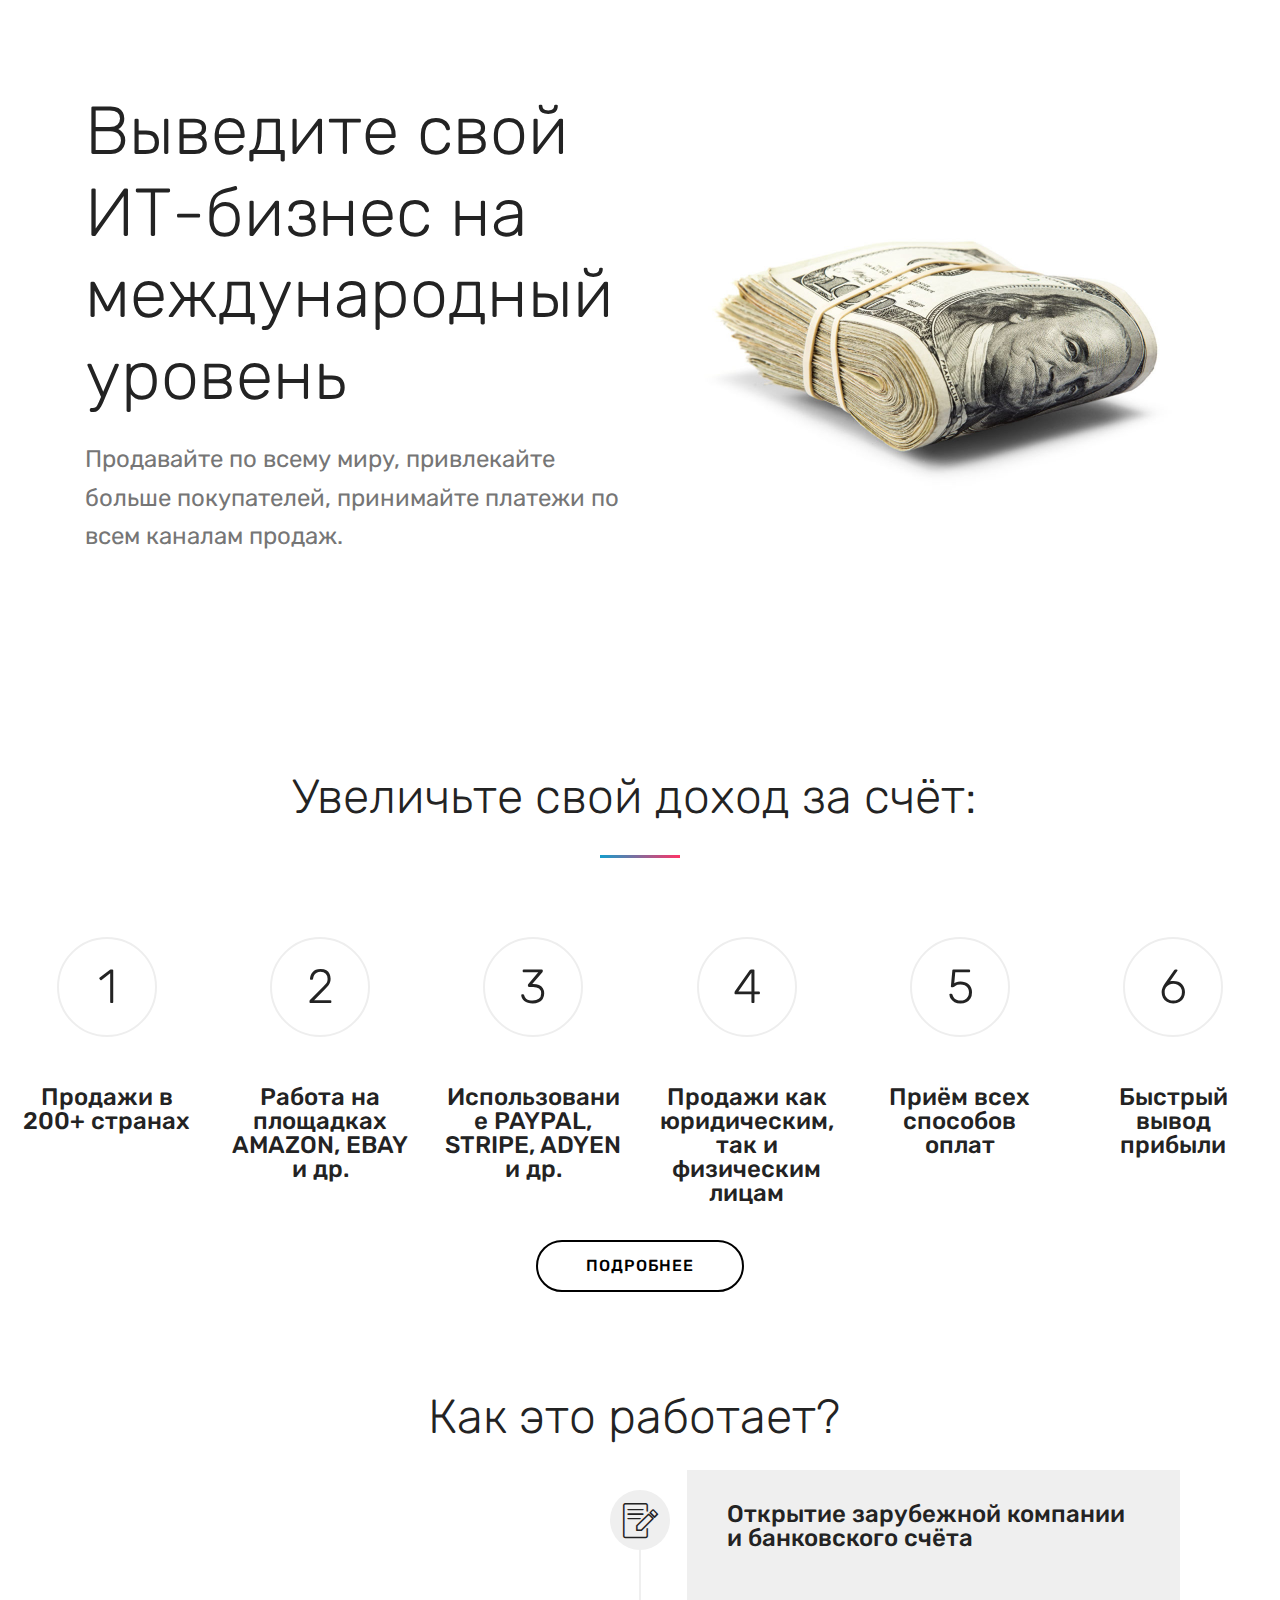
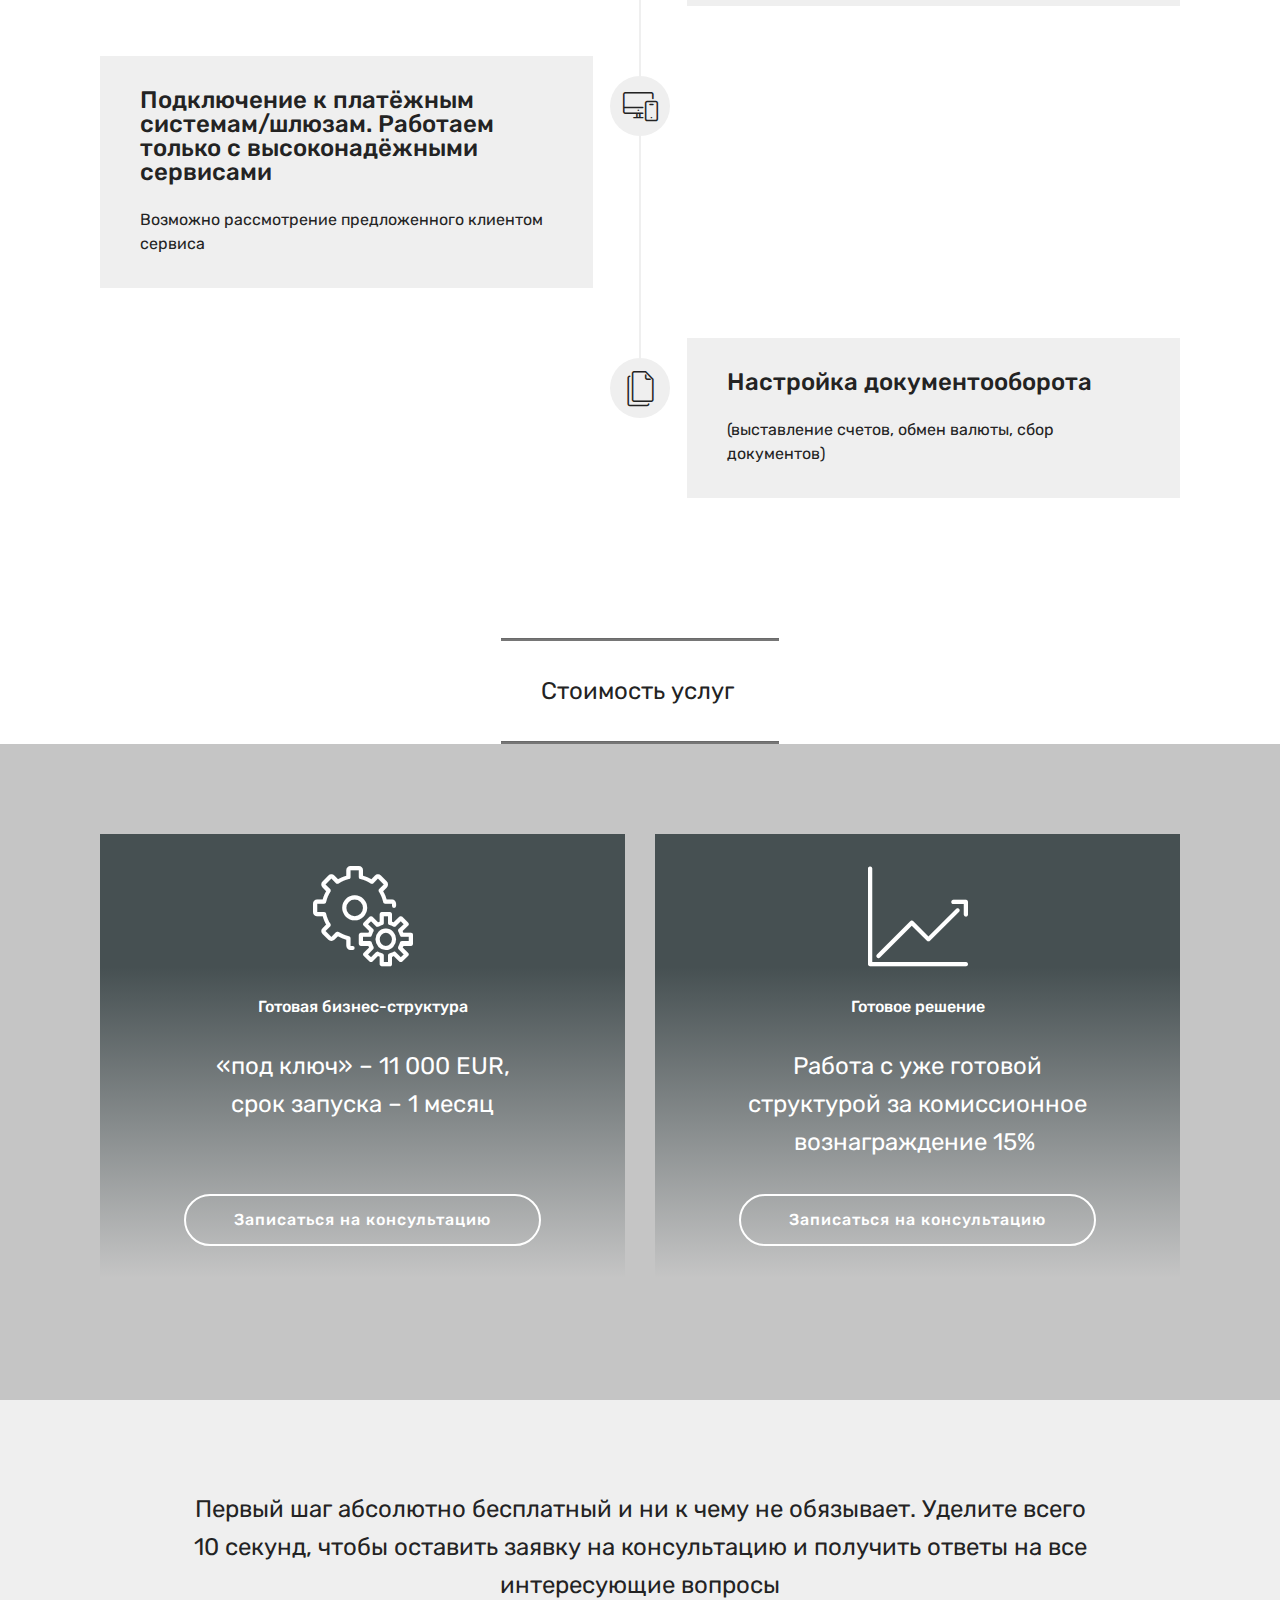
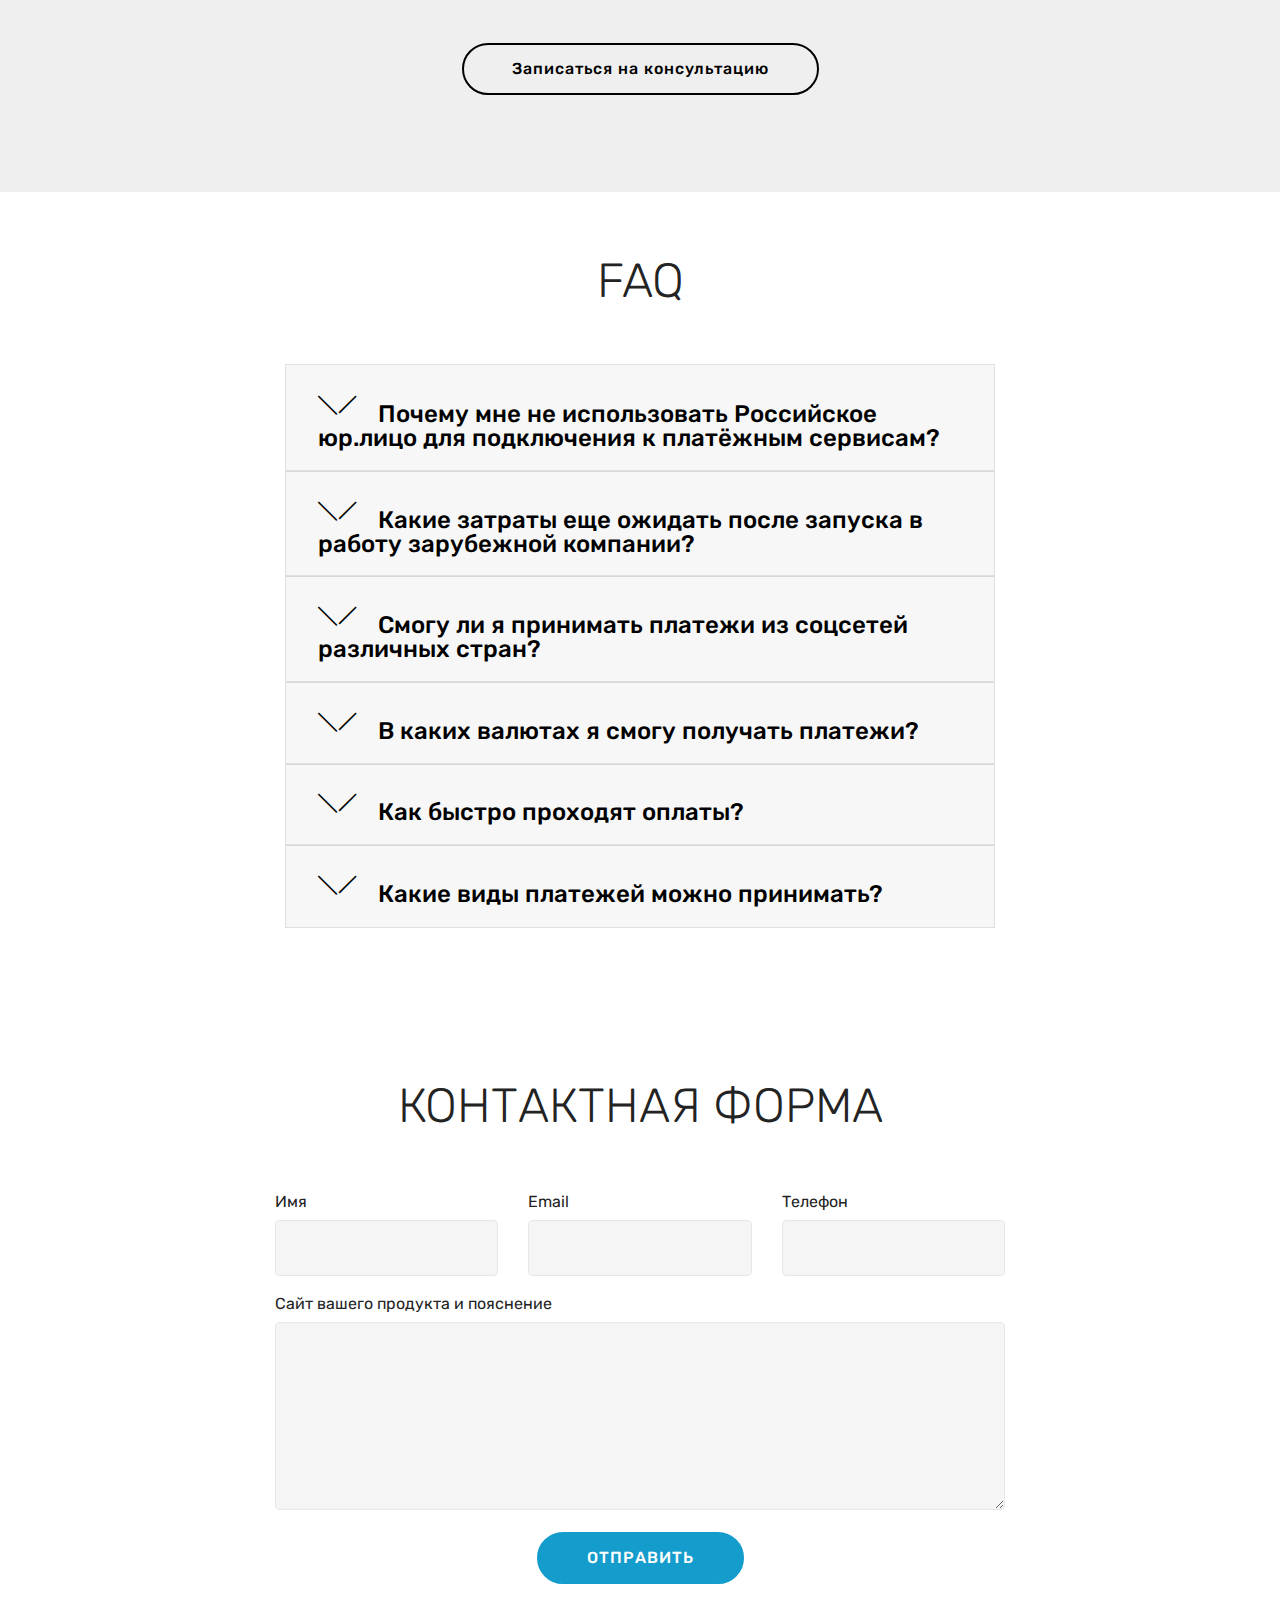
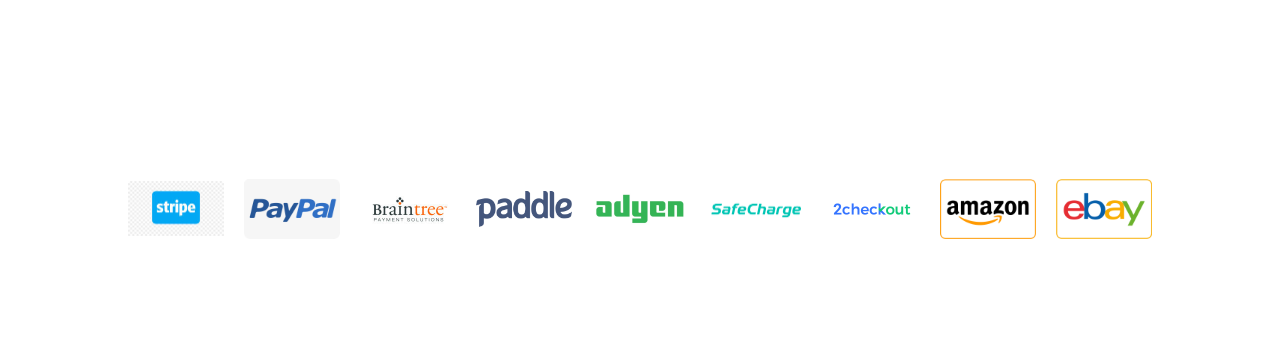
==== commit 07c428a9: "create github pages" ====
--- a/index.html
+++ b/index.html
@@ -1,466 +1,528 @@
 <!DOCTYPE html>
-<html amp >
+<html  >
 <head>
   
   <meta charset="UTF-8">
   <meta http-equiv="X-UA-Compatible" content="IE=edge">
   
   <meta name="viewport" content="width=device-width, initial-scale=1, minimum-scale=1">
-  <link rel="shortcut icon" href="assets/images/logo4.png" type="image/x-icon">
+  <link rel="shortcut icon" href="assets/images/dollars-money-banknotes-100-white-background-582988-1280x853-128x85.png" type="image/x-icon">
   <meta name="description" content="">
   
-  <title>Home</title>
-  
-<link rel="canonical" href="https://arviladze.github.io/1/">
- <style amp-boilerplate>body{-webkit-animation:-amp-start 8s steps(1,end) 0s 1 normal both;-moz-animation:-amp-start 8s steps(1,end) 0s 1 normal both;-ms-animation:-amp-start 8s steps(1,end) 0s 1 normal both;animation:-amp-start 8s steps(1,end) 0s 1 normal both}@-webkit-keyframes -amp-start{from{visibility:hidden}to{visibility:visible}}@-moz-keyframes -amp-start{from{visibility:hidden}to{visibility:visible}}@-ms-keyframes -amp-start{from{visibility:hidden}to{visibility:visible}}@-o-keyframes -amp-start{from{visibility:hidden}to{visibility:visible}}@keyframes -amp-start{from{visibility:hidden}to{visibility:visible}}</style>
-<noscript><style amp-boilerplate>body{-webkit-animation:none;-moz-animation:none;-ms-animation:none;animation:none}</style></noscript>
-<link href="https://fonts.googleapis.com/css?family=Amiri:400,400i,700,700i&display=swap&display=swap" rel="stylesheet">
- <link href="https://fonts.googleapis.com/css?family=Nunito+Sans:200,200i,300,300i,400,400i,600,600i,700,700i,800,800i,900,900i&display=swap" rel="stylesheet">
- 
- <style amp-custom> 
-div,span,h1,h2,h3,h4,h5,h6,p,blockquote,a,ol,ul,li,figcaption,textarea,input{font:inherit}*{box-sizing:border-box;outline:none}*:focus{outline:none}body{position:relative;font-style:normal;line-height:1.5;color:#616161}section{background-color:#eeeeee;background-position:50% 50%;background-repeat:no-repeat;background-size:cover;overflow:hidden;padding:30px 0}h1,h2,h3,h4,h5,h6{margin:0;padding:0}p,li,blockquote{letter-spacing:.5px;line-height:1.7}ul,ol,blockquote,p{margin-bottom:0;margin-top:0}a{cursor:pointer}a,a:hover{text-decoration:none}a.mbr-iconfont:hover{text-decoration:none}h1,h2,h3,h4,h5,h6,.display-1,.display-2,.display-4,.display-5,.display-7{word-break:break-word;word-wrap:break-word}b,strong{font-weight:bold}blockquote{padding:10px 0 10px 20px;position:relative;border-left:3px solid}input:-webkit-autofill,input:-webkit-autofill:hover,input:-webkit-autofill:focus,input:-webkit-autofill:active{transition-delay:9999s;transition-property:background-color,color}html,body{height:auto;min-height:100vh}.mbr-section-title{margin:0;padding:0;font-style:normal;line-height:1.2;width:100%}.mbr-section-subtitle{line-height:1.3;width:100%}.mbr-text{font-style:normal;line-height:1.6;width:100%}.mbr-white{color:#fff}.mbr-black{color:#222}.align-left{text-align:left}.align-left .list-item{justify-content:flex-start}.align-center{text-align:center}.align-center .list-item{justify-content:center}.align-right{text-align:right}.align-right .list-item{justify-content:flex-end}.mbr-light{font-weight:300}.mbr-regular{font-weight:400}.mbr-semibold{font-weight:500}.mbr-bold{font-weight:700}.icons-list a{margin:0 1rem 0 0}.icons-list a:last-child{margin:0}.mbr-figure{align-self:center}.hidden{visibility:hidden}.super-hide{display:none}.inactive{-webkit-user-select:none;-moz-user-select:none;-ms-user-select:none;user-select:none;pointer-events:none;-webkit-user-drag:none;user-drag:none}.mbr-overlay{position:absolute;bottom:0;left:0;right:0;top:0;z-index:0}.map-placeholder{display:none}.google-map,.google-map iframe{position:relative;width:100%;height:100%}@media (max-width: 768px){.google-map,.google-map iframe{padding:0;margin:0}}amp-img{width:100%}amp-img img{max-height:100%;max-width:100%}img.mbr-temp{width:100%}.rounded{border-radius:50%}.is-builder .nodisplay+img[async],.is-builder .nodisplay+img[decoding="async"],.is-builder amp-img>a+img[async],.is-builder amp-img>a+img[decoding="async"]{display:none}html:not(.is-builder) amp-img>a{position:absolute;top:0;bottom:0;left:0;right:0;z-index:1}.is-builder .temp-amp-sizer{position:absolute}.is-builder amp-youtube .temp-amp-sizer,.is-builder amp-vimeo .temp-amp-sizer{position:static}.mobirise-spinner{position:absolute;top:50%;left:40%;margin-left:10%;-webkit-transform:translate3d(-50%,-50%,0);z-index:4}.mobirise-spinner em{width:24px;height:24px;background:#3ac;border-radius:100%;display:inline-block;-webkit-animation:slide 1s infinite}.mobirise-spinner em:nth-child(1){-webkit-animation-delay:0.1s}.mobirise-spinner em:nth-child(2){-webkit-animation-delay:0.2s}.mobirise-spinner em:nth-child(3){-webkit-animation-delay:0.3s}@-webkit-keyframes slide{0%{-webkit-transform:scale(1)}50%{opacity:0.3;-webkit-transform:scale(2)}100%{-webkit-transform:scale(1)}}@keyframes slide{0%{-webkit-transform:scale(1)}50%{opacity:0.3;-webkit-transform:scale(2)}100%{-webkit-transform:scale(1)}}.mobirise-loader .amp-active>div{display:none}.iconfont-wrapper{display:inline-block}.mbr-flex{display:flex}.flex-wrap{flex-wrap:wrap}.mbr-jc-s{justify-content:flex-start}.mbr-jc-c{justify-content:center}.mbr-jc-e{justify-content:flex-end}.mbr-ai-c{align-items:center}.mbr-row-reverse{flex-direction:row-reverse}.mbr-column{flex-direction:column}amp-img,img{height:100%;width:100%}.hidden-slide{display:none}.visible-slide{display:flex}section,.container,.container-fluid{position:relative;word-wrap:break-word}.mbr-fullscreen .mbr-overlay{min-height:100vh}.mbr-fullscreen{display:flex;align-items:center;height:100vh;min-height:100vh;padding:3rem 0}.container{padding:0 2rem;width:100%;margin-right:auto;margin-left:auto}@media (max-width: 767px){.container{max-width:540px}}@media (min-width: 768px){.container{max-width:720px}}@media (min-width: 992px){.container{max-width:960px}}@media (min-width: 1200px){.container{max-width:1230px}}.container-fluid{width:100%;padding:0 1rem}.btn{position:relative;font-weight:700;margin:0.4rem 0.8rem;border:1px solid;font-style:normal;white-space:normal;transition:all 0.3s ease-in-out,box-shadow 2s ease-in-out;display:inline-flex;align-items:center;justify-content:center;word-break:break-word;line-height:1;letter-spacing:0px}.btn-form{padding:1rem 2rem}.btn-form:hover{cursor:pointer}.btn{padding:15px 36px;border-radius:3px}.btn-sm{padding:0px 30px;border-radius:0px}.btn-md{padding:0px 30px;border-radius:0px}.btn-lg{padding:0px 48px;border-radius:0px}.note-popover .btn:after{display:none}.mbr-section-btn{margin:0 -0.8rem;font-size:0}nav .mbr-section-btn{margin-left:0rem;margin-right:0rem}.btn .mbr-iconfont,.btn.btn-md .mbr-iconfont{cursor:pointer;margin:0 0.8rem 0 0}.btn-sm .mbr-iconfont{margin:0 0.5rem 0 0}[type="submit"]{-webkit-appearance:none}section.menu{min-height:100px;overflow:visible;padding:0}.menu-container{display:flex;justify-content:space-between;align-items:center;height:100%}@media (max-width: 991px){.menu-container{max-width:100%;padding:0 2rem}}@media (max-width: 767px){.menu-container{padding:0 1rem}}.navbar{z-index:100;width:100%;height:100px;position:absolute}.navbar-fixed-top{position:fixed;top:0}.navbar-brand{display:flex;align-items:center;word-break:break-word;z-index:1}.navbar-logo{margin:0 0.8rem 0 0}.navbar-caption-wrap{display:flex}.navbar .navbar-collapse{display:flex;flex-basis:auto;align-items:center;justify-content:flex-end}@media (max-width: 991px){.navbar .navbar-collapse{display:none;position:absolute;top:0;right:0;height:100vh;padding:70px 0rem 1rem;z-index:1}}@media (max-width: 991px){.navbar.opened .navbar-collapse.show,.navbar.opened .navbar-collapse.collapsing{display:block}.is-builder .navbar-collapse{position:fixed}}.navbar-nav{list-style-type:none;display:flex;flex-wrap:wrap;padding-left:0;min-width:12rem}@media (max-width: 991px){.navbar-nav{flex-direction:column}}.navbar-nav .mbr-iconfont{margin:0 0.2rem 0 0}.nav-item{word-break:break-all}.nav-link{display:flex;align-items:center;justify-content:center}.nav-link,.navbar-caption{transition:all 0.2s;letter-spacing:1px}.nav-dropdown .dropdown-menu{border-radius:5px;min-width:12rem;position:absolute;left:0;padding:1rem 0 0.5rem}.nav-dropdown .dropdown-menu .dropdown-item{line-height:2;padding:0 0rem;white-space:nowrap}.nav-dropdown .dropdown-menu .dropdown{position:relative}.dropdown-menu .dropdown:hover>.dropdown-menu{opacity:1;pointer-events:all}.nav-dropdown .dropdown-submenu{top:0;left:100%;margin:0}.nav-item.dropdown{position:relative}.nav-item.dropdown .dropdown-menu{opacity:0;pointer-events:none}.nav-item.dropdown:hover>.dropdown-menu{opacity:1;pointer-events:all}.link.dropdown-toggle{position:relative}.navbar .dropdown.open>.dropdown-menu{display:block}@media (max-width: 991px){.is-builder .nav-dropdown .dropdown-menu{position:relative}.nav-dropdown .dropdown-submenu{left:0}.nav-dropdown .dropdown-menu .dropdown-item{padding:0}.navbar.opened .dropdown-menu{top:0}}.menu-social-list{display:flex;align-items:center;justify-content:center;flex-wrap:wrap}.menu-social-list a{margin:0 0.5rem}.menu-social-list a span{font-size:1.3rem}button.navbar-toggler{position:absolute;right:25px;top:40px;width:31px;height:20px;cursor:pointer;transition:all .2s;-ms-grid-row-align:center;align-self:center}.hamburger span{position:absolute;right:0;width:30px;height:2px;border-right:5px}.hamburger span:nth-child(1){top:0;transition:all .2s}.hamburger span:nth-child(2){top:8px;transition:all .15s}.hamburger span:nth-child(3){top:8px;transition:all .15s}.hamburger span:nth-child(4){top:16px;transition:all .2s}nav.opened .navbar-toggler:not(.hide) .hamburger span:nth-child(4),nav.opened .navbar-toggler:not(.hide) .hamburger span:nth-child(1){top:8px;width:0;opacity:0;right:50%;transition:all .2s}nav.opened .navbar-toggler:not(.hide) .hamburger span:nth-child(2){-webkit-transform:rotate(-45deg);transform:rotate(-45deg);transition:all .25s}nav.opened .navbar-toggler:not(.hide) .hamburger span:nth-child(3){-webkit-transform:rotate(45deg);transform:rotate(45deg);transition:all .25s}.ampstart-btn.hamburger{position:absolute;top:40px;right:25px;margin-left:auto;height:20px;width:30px;background:none;border:none;cursor:pointer;z-index:1000}@media (min-width: 992px){.ampstart-btn,amp-sidebar{display:none}}.close-sidebar{width:30px;height:30px;position:relative;cursor:pointer;background-color:transparent;border:none}.close-sidebar span{position:absolute;left:0;width:30px;height:2px;border-right:5px;top:14px}.close-sidebar span:nth-child(1){-webkit-transform:rotate(-45deg);transform:rotate(-45deg)}.close-sidebar span:nth-child(2){-webkit-transform:rotate(45deg);transform:rotate(45deg)}.builder-sidebar{position:relative;height:100vh;min-width:12rem;z-index:1030;overflow-y:auto;padding:1rem 2rem;max-width:20rem}.builder-sidebar .dropdown:hover>.dropdown-menu{position:relative;text-align:center}section.sidebar-open:before{content:'';position:fixed;top:0;bottom:0;right:0;left:0;background-color:rgba(0,0,0,0.2);z-index:1040}.is-builder section.horizontal-menu .ampstart-btn{display:none}.is-builder section.horizontal-menu .dropdown-menu{z-index:auto;opacity:1;pointer-events:auto}.is-builder .menu{overflow:visible}#sidebar{background-color:transparent}.card-title{margin:0}.card{position:relative;background-color:transparent;border:none;border-radius:0;width:100%;padding:0 1rem}@media (max-width: 767px){.card:not(.last-child){padding-bottom:2rem}}.card .card-img{width:auto;border-radius:0}.card .card-wrapper{border-radius:10px;box-shadow:6px 5px 30px 0px rgba(0,0,0,0.12);height:100%}@media (max-width: 767px){.card .card-wrapper{flex-direction:column}}.card img{height:100%;-o-object-fit:cover;object-fit:cover;-o-object-position:center;object-position:center}.card-inner,.items-list{display:flex;flex-direction:column}.items-list{list-style-type:none;padding:0}.items-list .list-item{padding:1rem 2rem}.card-head{padding:1.5rem 2rem}.card-price-wrap{padding:1rem 2rem}.card-button{padding:1rem;margin:0}.timeline-wrap{position:relative}.timeline-wrap .iconBackground{position:absolute;left:50%;width:20px;height:20px;line-height:30px;text-align:center;border-radius:50%;font-size:30px;display:inline-block;background-color:#232323;top:20px;margin:0 0 0 -10px}@media (max-width: 767px){.timeline-wrap .iconBackground{left:0}}.separline{position:relative}@media (max-width: 767px){.separline:not(.last-child){padding-bottom:2rem}}.separline:before{position:absolute;content:"";width:2px;background-color:#000;left:calc(50% - 1px);height:calc(100% - 20px);top:40px}@media (max-width: 767px){.separline:before{left:0}}.gallery-img-wrap{position:relative;height:100%}.gallery-img-wrap:hover{cursor:pointer}.gallery-img-wrap:hover .icon-wrap,.gallery-img-wrap:hover .caption-on-hover{opacity:1}.gallery-img-wrap:hover:after{opacity:.5}.gallery-img-wrap amp-img{height:100%}.gallery-img-wrap:after{content:"";position:absolute;top:0;bottom:0;left:0;right:0;background:#000;opacity:0;transition:opacity 0.3s;pointer-events:none}.gallery-img-wrap .icon-wrap,.gallery-img-wrap .img-caption{z-index:3;pointer-events:none;position:absolute}.gallery-img-wrap .icon-wrap,.gallery-img-wrap .caption-on-hover{opacity:0;transition:opacity 0.3s}.gallery-img-wrap .icon-wrap{left:50%;top:50%;-webkit-transform:translate(-50%,-50%);transform:translate(-50%,-50%);background-color:#fff;padding:.5rem;border-radius:50%}.gallery-img-wrap .amp-iconfont{color:#000;font-size:1rem;width:1rem;display:block}.gallery-img-wrap .img-caption{left:0;right:0}.gallery-img-wrap .img-caption.caption-top{top:0}.gallery-img-wrap .img-caption.caption-bottom{bottom:0}.gallery-img-wrap .img-caption:not(.caption-on-hover):after{content:"";position:absolute;top:0;left:0;right:0;height:100%;transition:opacity 0.3s;z-index:-1;pointer-events:none}@media (max-width: 767px){.gallery-img-wrap:after,.gallery-img-wrap:hover:after,.gallery-img-wrap .icon-wrap{display:none}.gallery-img-wrap .caption-on-hover{opacity:1}}.is-builder .gallery-img-wrap .icon-wrap,.is-builder .gallery-img-wrap .img-caption>*{pointer-events:all}.dots-wrapper .dots{display:inline-block;margin:4px 8px}.dots-wrapper .dots span{display:block;border-radius:12px;height:24px;width:24px;background-color:#ffffff;border:10px solid #cccccc;opacity:0.5}.dots-wrapper .dots span.current{width:40px}.dots-wrapper .dots span:hover,.dots-wrapper .dots span.current{opacity:1}button.btn-img{cursor:pointer}.is-builder .preview button.btn-img{opacity:0.5;position:relative;pointer-events:none}.amp-carousel-button-prev{-webkit-transform:matrix(1,0,0,1,45,25);transform:matrix(1,0,0,1,45,25);display:block;position:absolute;border-radius:0;cursor:pointer;width:50px;transition:0.5s;height:30px;border:14px solid rgba(255,255,255,0);border-left:unset;border-right:unset;background-clip:padding-box;background-image:none}.amp-carousel-button-prev::before{content:'';position:absolute;width:10px;height:10px;transition:0.4s;bottom:0;left:0;border-bottom:2px solid;-webkit-transform:rotate(-45deg);transform:rotate(-45deg);-webkit-transform-origin:0% 100%;transform-origin:0% 100%}.amp-carousel-button-prev::after{content:'';position:absolute;width:10px;height:10px;transition:0.4s;top:0;left:0;border-top:2px solid;-webkit-transform:rotate(45deg);transform:rotate(45deg);-webkit-transform-origin:0% 0%;transform-origin:0% 0%}.amp-carousel-button-prev:hover::before{width:15px;-webkit-transform:rotate(-20deg);transform:rotate(-20deg)}.amp-carousel-button-prev:hover::after{width:15px;-webkit-transform:rotate(20deg);transform:rotate(20deg)}.amp-carousel-button-next{-webkit-transform:matrix(1,0,0,1,-95,25);transform:matrix(1,0,0,1,-95,25);display:block;position:absolute;border-radius:0;cursor:pointer;width:50px;transition:0.5s;height:30px;border:14px solid rgba(255,255,255,0);border-left:unset;border-right:unset;background-clip:padding-box;background-image:none}.amp-carousel-button-next::before{content:'';position:absolute;width:10px;height:10px;bottom:0;right:0;border-bottom:2px solid;-webkit-transform:rotate(45deg);transform:rotate(45deg);-webkit-transform-origin:100% 100%;transform-origin:100% 100%;transition:0.5s}.amp-carousel-button-next::after{content:'';position:absolute;width:10px;height:10px;transition:0.4s;top:0;right:0;border-top:2px solid;-webkit-transform:rotate(-45deg);transform:rotate(-45deg);-webkit-transform-origin:100% 0;transform-origin:100% 0;transition:0.5s}.amp-carousel-button-next:hover::before{-webkit-transform:rotate(20deg);transform:rotate(20deg);width:15px;transition:0.5s}.amp-carousel-button-next:hover::after{-webkit-transform:rotate(-20deg);transform:rotate(-20deg);width:15px;transition:0.5s}amp-image-lightbox,.lightbox{background:rgba(0,0,0,0.8);display:flex;flex-wrap:wrap;align-items:center;justify-content:center;width:100%;height:100%;overflow:auto}amp-image-lightbox a.control,.lightbox a.control{position:absolute;cursor:default;top:0;right:0}amp-image-lightbox .close,.lightbox .close{background:none;border:none;position:absolute;top:16px;right:16px;height:32px;width:32px;cursor:pointer;z-index:1000}amp-image-lightbox .close:before,amp-image-lightbox .close:after,.lightbox .close:before,.lightbox .close:after{position:absolute;top:0;right:16px;content:' ';height:32px;width:2px;background-color:#fff}amp-image-lightbox .close:before,.lightbox .close:before{-webkit-transform:rotate(45deg);transform:rotate(45deg)}amp-image-lightbox .close:after,.lightbox .close:after{-webkit-transform:rotate(-45deg);transform:rotate(-45deg)}amp-image-lightbox .video-block,.lightbox .video-block{width:100%}div[submit-success]>*,div[submit-error]>*{padding:1rem;margin-bottom:1rem}.form-block{z-index:1;background-color:transparent;padding:2rem;position:relative;overflow:hidden}.form-block .mbr-overlay{z-index:-1}@media (max-width: 991px){.form-block{padding:1rem}}form input,form textarea,form select{padding:0.5rem 1rem;line-height:1.6;width:100%;background:#f5f5f5;border-width:0px;border-style:solid;border-color:#ced4da;border-radius:3px;color:#616161}form input[type="checkbox"],form input[type="radio"]{border:none;background:none;width:auto}form .field{padding-bottom:0rem;padding-top:1.2rem}form textarea.field-input{height:120px}form .fieldset{display:flex;justify-content:center;flex-wrap:wrap;align-items:center}textarea[type="hidden"]{display:none}.form-check{margin-bottom:0}.form-check-label{padding-left:0}.form-check-input{position:relative;margin:4px}.form-check-inline{display:inline-flex;align-items:center;padding-left:0;margin-right:.75rem}.mbr-row,.mbr-form-row{display:flex;flex-wrap:wrap;margin-left:-1rem;margin-right:-1rem}.mbr-form-row{margin-left:-0.5rem;margin-right:-0.5rem}.mbr-form-row>[class*="mbr-col"]{padding-left:0.5rem;padding-right:0.5rem}@media (max-width: 767px){.mbr-col,.mbr-col-auto{padding-right:1rem;padding-left:1rem}.mbr-col-sm-12{flex:0 0 100%;max-width:100%;padding-right:1rem;padding-left:1rem}}@media (min-width: 768px){.mbr-col,.mbr-col-auto{padding-right:1rem;padding-left:1rem}.mbr-col-md-2{flex:0 0 16.66667%;max-width:16.66667%;padding-right:1rem;padding-left:1rem}.mbr-col-md-3{flex:0 0 25%;max-width:25%;padding-right:1rem;padding-left:1rem}.mbr-col-md-4{flex:0 0 33.33333%;max-width:33.33333%;padding-right:1rem;padding-left:1rem}.mbr-col-md-5{flex:0 0 41.66667%;max-width:41.66667%;padding-right:1rem;padding-left:1rem}.mbr-col-md-6{flex:0 0 50%;max-width:50%;padding-right:1rem;padding-left:1rem}.mbr-col-md-7{flex:0 0 58.33333%;max-width:58.33333%;padding-right:1rem;padding-left:1rem}.mbr-col-md-8{flex:0 0 66.66667%;max-width:66.66667%;padding-right:1rem;padding-left:1rem}.mbr-col-md-10{flex:0 0 83.33333%;max-width:83.33333%;padding-right:1rem;padding-left:1rem}.mbr-col-md-12{flex:0 0 100%;max-width:100%;padding-right:1rem;padding-left:1rem}}.mbr-col{flex:1 1 auto;max-width:100%}.mbr-col-auto{flex:0 0 auto;width:auto}@media (min-width: 992px){.mbr-col,.mbr-col-auto{padding-right:1rem;padding-left:1rem}.mbr-col-lg-2{flex:0 0 16.66667%;max-width:16.66667%;padding-right:1rem;padding-left:1rem}.mbr-col-lg-3{flex:0 0 25%;max-width:25%;padding-right:1rem;padding-left:1rem}.mbr-col-lg-4{flex:0 0 33.33333%;max-width:33.33333%;padding-right:1rem;padding-left:1rem}.mbr-col-lg-5{flex:0 0 41.66667%;max-width:41.66667%;padding-right:1rem;padding-left:1rem}.mbr-col-lg-6{flex:0 0 50%;max-width:50%;padding-right:1rem;padding-left:1rem}.mbr-col-lg-7{flex:0 0 58.33333%;max-width:58.33333%;padding-right:1rem;padding-left:1rem}.mbr-col-lg-8{flex:0 0 66.66667%;max-width:66.66667%;padding-right:1rem;padding-left:1rem}.mbr-col-lg-9{flex:0 0 75%;max-width:75%;padding-right:1rem;padding-left:1rem}.mbr-col-lg-10{flex:0 0 83.33333%;max-width:83.33333%;padding-right:1rem;padding-left:1rem}.mbr-col-lg-12{flex:0 0 100%;max-width:100%;padding-right:1rem;padding-left:1rem}}@media (min-width: 1200px){.mbr-col,.mbr-col-auto{padding-right:1rem;padding-left:1rem}.mbr-col-xl-2{flex:0 0 16.66667%;max-width:16.66667%;padding-right:1rem;padding-left:1rem}.mbr-col-xl-3{flex:0 0 25%;max-width:25%;padding-right:1rem;padding-left:1rem}.mbr-col-xl-4{flex:0 0 33.33333%;max-width:33.33333%;padding-right:1rem;padding-left:1rem}.mbr-col-xl-5{flex:0 0 41.66667%;max-width:41.66667%;padding-right:1rem;padding-left:1rem}.mbr-col-xl-6{flex:0 0 50%;max-width:50%;padding-right:1rem;padding-left:1rem}.mbr-col-xl-7{flex:0 0 58.33333%;max-width:58.33333%;padding-right:1rem;padding-left:1rem}.mbr-col-xl-8{flex:0 0 66.66667%;max-width:66.66667%;padding-right:1rem;padding-left:1rem}.mbr-col-xl-9{flex:0 0 75%;max-width:75%;padding-right:1rem;padding-left:1rem}.mbr-col-xl-10{flex:0 0 83.33333%;max-width:83.33333%;padding-right:1rem;padding-left:1rem}.mbr-col-xl-11{flex:0 0 91.66667%;max-width:91.66667%;padding-right:1rem;padding-left:1rem}.mbr-col-xl-12{flex:0 0 100%;max-width:100%;padding-right:1rem;padding-left:1rem}}@media (min-width: 992px){.lg-pb{padding-bottom:3rem}}@media (max-width: 991px){.md-pb{padding-bottom:2rem}}.mbr-pt-1,.mbr-py-1{padding-top:.5rem}.mbr-pb-1,.mbr-py-1{padding-bottom:.5rem}.mbr-px-1{padding-left:.5rem;padding-right:.5rem}.mbr-p-1{padding:.5rem}.mbr-pt-2,.mbr-py-2{padding-top:1rem}.mbr-pb-2,.mbr-py-2{padding-bottom:1rem}.mbr-px-2{padding-left:1rem;padding-right:1rem}.mbr-p-2{padding:1rem}.mbr-pt-3,.mbr-py-3{padding-top:1.5rem}.mbr-pb-3,.mbr-py-3{padding-bottom:1.5rem}.mbr-px-3{padding-left:1.5rem;padding-right:1.5rem}.mbr-p-3{padding:1.5rem}.mbr-pt-4,.mbr-py-4{padding-top:2rem}.mbr-pb-4,.mbr-py-4{padding-bottom:2rem}.mbr-px-4{padding-left:2rem;padding-right:2rem}.mbr-p-4{padding:2rem}.mbr-pt-5,.mbr-py-5{padding-top:3rem}.mbr-pb-5,.mbr-py-5{padding-bottom:3rem}.mbr-px-5{padding-left:3rem;padding-right:3rem}.mbr-p-5{padding:3rem}@media (max-width: 991px){.mbr-py-3,.mbr-py-4,.mbr-py-5{padding-top:1rem;padding-bottom:1rem}.mbr-px-4,.mbr-px-5{padding-left:1rem;padding-right:1rem}.mbr-p-3,.mbr-p-4,.mbr-p-5{padding:1rem}}.mbr-ml-auto{margin-left:auto}.mbr-mr-auto{margin-right:auto}.mbr-m-auto{margin:auto}#scrollToTopMarker{position:absolute;width:0px;height:0px;top:300px}#scrollToTopButton{position:fixed;bottom:25px;right:25px;opacity:.4;z-index:5000;font-size:32px;height:60px;width:60px;border:none;border-radius:3px;cursor:pointer}#scrollToTopButton:focus{outline:none}#scrollToTopButton a:before{content:'';position:absolute;height:40%;top:36%;width:2px;left:calc(50% - 1px)}#scrollToTopButton a:after{content:'';position:absolute;border-top:2px solid;border-right:2px solid;width:40%;height:40%;left:calc(30% - 1px);bottom:30%;-webkit-transform:rotate(-45deg);transform:rotate(-45deg)}.mbr-gray{color:#445a69}@media (max-width: 767px){.container{padding-right:1rem;padding-left:1rem}}.field-input{background-clip:padding-box;transition:border-color 0.15s ease-in-out,box-shadow 0.15s ease-in-out}@media (min-width: 991px){.mbr-col{min-width:50%}}@media (max-width: 991px){.mbr-col{min-width:100%}}amp-img,img{-o-object-fit:contain;object-fit:contain}.animation-link{display:inline-block;overflow:hidden}.read-more-arrow{width:0px;transition-delay:0s;position:relative;background:currentColor;height:2px;display:inline-block;vertical-align:middle;margin-top:-2px;transition:0.5s}.read-more-arrow::before{content:'';position:absolute;width:10px;height:10px;right:0;transition:0.4s;border-color:currentColor;bottom:0;border-bottom:2px solid;-webkit-transform:rotate(0deg);transform:rotate(0deg);-webkit-transform-origin:100% 100%;transform-origin:100% 100%}.read-more-arrow::after{content:'';position:absolute;width:10px;height:10px;right:0;transition:0.4s;border-color:currentColor;top:0;border-top:2px solid;-webkit-transform:rotate(0deg);transform:rotate(0deg);-webkit-transform-origin:100% 0;transform-origin:100% 0}.animation-link:hover .read-more-arrow{width:50px;margin-right:13px}.animation-link:hover .read-more-arrow::before{-webkit-transform:rotate(45deg);transform:rotate(45deg);transition-delay:0.4s}.animation-link:hover .read-more-arrow::after{-webkit-transform:rotate(-45deg);transform:rotate(-45deg);transition-delay:0.4s}.arrow-card{display:block;position:absolute;bottom:0rem;border-radius:0;cursor:pointer;background:#bdbdbd;width:50px;transition:0.4s;height:30px;border:14px solid rgba(255,255,255,0);border-left:unset;border-right:unset;background-clip:padding-box;opacity:1}.arrow-card::before{content:'';position:absolute;width:10px;height:10px;color:#bdbdbd;bottom:0;right:0;border-bottom:2px solid;-webkit-transform:rotate(45deg);transform:rotate(45deg);-webkit-transform-origin:100% 100%;transform-origin:100% 100%;transition:0.4s}.arrow-card::after{content:'';position:absolute;width:10px;height:10px;transition:0.4s;color:#bdbdbd;top:0;right:0;border-top:2px solid;-webkit-transform:rotate(-45deg);transform:rotate(-45deg);-webkit-transform-origin:100% 0;transform-origin:100% 0}.arrow-card-2{display:block;position:absolute;bottom:0rem;border-radius:0;cursor:pointer;background:#ffffff;width:50px;transition:0.4s;height:30px;border:14px solid rgba(255,255,255,0);border-left:unset;border-right:unset;background-clip:padding-box;opacity:1}.arrow-card-2::before{content:'';position:absolute;width:10px;height:10px;color:#ffffff;bottom:0px;left:4px;border-top:2px solid;-webkit-transform:rotate(-45deg);transform:rotate(-45deg);-webkit-transform-origin:100% 100%;transform-origin:100% 100%;transition:0.4s}.arrow-card-2::after{content:'';position:absolute;width:10px;height:10px;transition:0.4s;color:#ffffff;top:-1px;left:4px;border-bottom:2px solid;-webkit-transform:rotate(38deg);transform:rotate(38deg);-webkit-transform-origin:100% 0;transform-origin:100% 0}.iconfont-wrapper-custom{width:40px;height:40px;background-color:#ffffff;border-radius:50%;display:flex;justify-content:center;align-items:center;transition-property:all,-webkit-transform;transition-property:all,transform;transition-property:all,transform,-webkit-transform;transition-duration:0.5s;margin-bottom:0.6rem;opacity:0;box-shadow:6px 5px 16px 0px rgba(0,0,0,0.15)}.iconfont-wrapper-custom:nth-child(1) .amp-iconfont{color:#1da1f2}.iconfont-wrapper-custom:nth-child(2) .amp-iconfont{color:#3b5998}.iconfont-wrapper-custom:nth-child(3) .amp-iconfont{color:#e40000}.iconfont-wrapper-custom:nth-child(4) .amp-iconfont{color:#c32aa3}.iconfont-wrapper-custom:nth-child(1):hover{background-color:#1da1f2}.iconfont-wrapper-custom:nth-child(1):hover .amp-iconfont{color:#ffffff}.iconfont-wrapper-custom:nth-child(2){transition-delay:0s,0.1s}.iconfont-wrapper-custom:nth-child(2):hover{background-color:#3b5998}.iconfont-wrapper-custom:nth-child(2):hover .amp-iconfont{color:#ffffff}.iconfont-wrapper-custom:nth-child(3){transition-delay:0s,0.2s}.iconfont-wrapper-custom:nth-child(3):hover{background-color:#e40000}.iconfont-wrapper-custom:nth-child(3):hover .amp-iconfont{color:#ffffff}.iconfont-wrapper-custom:nth-child(4){transition-delay:0s,0.3s}.iconfont-wrapper-custom:nth-child(4):hover{background-color:#c32aa3}.iconfont-wrapper-custom:nth-child(4):hover .amp-iconfont{color:#ffffff}progressbar-number .progress1 .progressbar-number:before,.progress2 .progressbar-number:before,.progress3 .progressbar-number:before,.progress4 .progressbar-number:before,.progress5 .progressbar-number:before{top:0}progress[value]::-webkit-progress-bar{background:transparent}
-body{font-family: Nunito Sans;}blockquote{border-color: #057689;}div[submit-success]{background: #cccccc;color: #000000;}div[submit-error]{background: #989898;color: #ffffff;}.display-1{font-family: 'Amiri',serif;font-size: 4.5rem;line-height: 1.1;font-weight: 700;}.display-2{font-family: 'Amiri',serif;font-size: 3rem;line-height: 1.1;font-weight: 700;}.display-4{font-family: 'Nunito Sans',sans-serif;font-size: 0.9rem;line-height: 1.9;}.display-5{font-family: 'Amiri',serif;font-size: 1.875rem;line-height: 1.4;font-weight: 700;}.display-7{font-family: 'Nunito Sans',sans-serif;font-size: 1.125rem;line-height: 1.8;}.form-block input,.form-block textarea{font-family: 'Nunito Sans',sans-serif;font-size: 1.125rem;line-height: 1.6;}@media (max-width: 768px){.display-1{font-size: 3.6rem;font-size: calc( 2.225rem + (4.5 - 2.225) * ((100vw - 20rem) / (48 - 20)));line-height: calc( 1.1 * (2.225rem + (4.5 - 2.225) * ((100vw - 20rem) / (48 - 20))));}.display-2{font-size: 2.4rem;font-size: calc( 1.7rem + (3 - 1.7) * ((100vw - 20rem) / (48 - 20)));line-height: calc( 1.1 * (1.7rem + (3 - 1.7) * ((100vw - 20rem) / (48 - 20))));}.display-4{font-size: 0.72rem;font-size: calc( 0.965rem + (0.9 - 0.965) * ((100vw - 20rem) / (48 - 20)));line-height: calc( 1.8 * (0.965rem + (0.9 - 0.965) * ((100vw - 20rem) / (48 - 20))));}.display-5{font-size: 1.5rem;font-size: calc( 1.30625rem + (1.875 - 1.30625) * ((100vw - 20rem) / (48 - 20)));line-height: calc( 1.4 * (1.30625rem + (1.875 - 1.30625) * ((100vw - 20rem) / (48 - 20))));}.display-7{font-size: 0.9rem;font-size: calc( 1.04375rem + (1.125 - 1.04375) * ((100vw - 20rem) / (48 - 20)));line-height: calc( 1.8 * (1.04375rem + (1.125 - 1.04375) * ((100vw - 20rem) / (48 - 20))));}}.display-1 .mbr-iconfont-btn{font-size: 4.5rem;width: 4.5rem;}.display-2 .mbr-iconfont-btn{font-size: 3rem;width: 3rem;}.display-4 .mbr-iconfont-btn{font-size: 0.9rem;width: 0.9rem;}.display-5 .mbr-iconfont-btn{font-size: 1.875rem;width: 1.875rem;}.display-7 .mbr-iconfont-btn{font-size: 1.125rem;width: 1.125rem;}.bg-primary{background-color: #057689;}.bg-success{background-color: #cccccc;}.bg-info{background-color: #222222;}.bg-warning{background-color: #ff4a17;}.bg-danger{background-color: #989898;}.btn-secondary,.btn-secondary:active,.btn-secondary.active{background-color: #d2bea6;border-color: #d2bea6;color: #ffffff;}.btn-secondary:hover,.btn-secondary:focus,.btn-secondary.focus{background-color: #b08d62;border-color: #d2bea6;color: #ffffff;}.btn-secondary.disabled,.btn-secondary:disabled{color: #ffffff;background-color: #b08d62;border-color: #d2bea6;}.btn-secondary:hover{background-color: #057689;border-color: #057689;}.btn-info,.btn-info:active,.btn-info.active{background-color: #222222;border-color: #222222;color: #ffffff;}.btn-info:hover,.btn-info:focus,.btn-info.focus{background-color: #000000;border-color: #222222;color: #ffffff;}.btn-info.disabled,.btn-info:disabled{color: #ffffff;background-color: #000000;border-color: #222222;}.btn-success,.btn-success:active,.btn-success.active{background-color: #cccccc;border-color: #cccccc;color: #4d4d4d;}.btn-success:hover,.btn-success:focus,.btn-success.focus{background-color: #999999;border-color: #cccccc;color: #4d4d4d;}.btn-success.disabled,.btn-success:disabled{color: #4d4d4d;background-color: #999999;border-color: #cccccc;}.btn-warning,.btn-warning:active,.btn-warning.active{background-color: #ff4a17;border-color: #ff4a17;color: #ffffff;}.btn-warning:hover,.btn-warning:focus,.btn-warning.focus{background-color: #b02700;border-color: #ff4a17;color: #ffffff;}.btn-warning.disabled,.btn-warning:disabled{color: #ffffff;background-color: #b02700;border-color: #ff4a17;}.btn-danger,.btn-danger:active,.btn-danger.active{background-color: #989898;border-color: #989898;color: #ffffff;}.btn-danger:hover,.btn-danger:focus,.btn-danger.focus{background-color: #656565;border-color: #989898;color: #ffffff;}.btn-danger.disabled,.btn-danger:disabled{color: #ffffff;background-color: #656565;border-color: #989898;}.btn-primary{border-color: #057689;background-color: #057689;color: #ffffff;}.btn-primary:hover{background-color: #ffffff;color: #14212B;border-color: #ffffff;}.btn-black,.btn-black:active,.btn-black.active{background-color: #010101;border-color: #010101;color: #ffffff;}.btn-black:hover,.btn-black:focus,.btn-black.focus{background-color: #000000;border-color: #010101;color: #ffffff;}.btn-black.disabled,.btn-black:disabled{color: #ffffff;background-color: #000000;border-color: #010101;}.btn-white{color: #222222;border-color: #ffffff;background-color: #ffffff;}.btn-white:hover{border-color: #ffffff80;background-color: transparent;color: #ffffff;}.btn-primary-outline{color: #222222;border-color: #057689;}.btn-primary-outline:hover{background-color: #d2bea6;color: #ffffff;border-color: #d2bea6;}.btn-secondary-outline,.btn-secondary-outline:active,.btn-secondary-outline.active{background: none;border-color: #d2bea6;color: #d2bea6;}.btn-secondary-outline:hover,.btn-secondary-outline:focus,.btn-secondary-outline.focus{color: #ffffff;background-color: #d2bea6;border-color: #d2bea6;}.btn-secondary-outline.disabled,.btn-secondary-outline:disabled{color: #ffffff;background-color: #d2bea6;border-color: #d2bea6;}.btn-info-outline,.btn-info-outline:active,.btn-info-outline.active{background: none;border-color: #222222;color: #222222;}.btn-info-outline:hover,.btn-info-outline:focus,.btn-info-outline.focus{color: #ffffff;background-color: #222222;border-color: #222222;}.btn-info-outline.disabled,.btn-info-outline:disabled{color: #ffffff;background-color: #222222;border-color: #222222;}.btn-success-outline,.btn-success-outline:active,.btn-success-outline.active{background: none;border-color: #cccccc;color: #cccccc;}.btn-success-outline:hover,.btn-success-outline:focus,.btn-success-outline.focus{color: #4d4d4d;background-color: #cccccc;border-color: #cccccc;}.btn-success-outline.disabled,.btn-success-outline:disabled{color: #4d4d4d;background-color: #cccccc;border-color: #cccccc;}.btn-warning-outline,.btn-warning-outline:active,.btn-warning-outline.active{background: none;border-color: #ff4a17;color: #ff4a17;}.btn-warning-outline:hover,.btn-warning-outline:focus,.btn-warning-outline.focus{color: #ffffff;background-color: #ff4a17;border-color: #ff4a17;}.btn-warning-outline.disabled,.btn-warning-outline:disabled{color: #ffffff;background-color: #ff4a17;border-color: #ff4a17;}.btn-danger-outline,.btn-danger-outline:active,.btn-danger-outline.active{background: none;border-color: #989898;color: #989898;}.btn-danger-outline:hover,.btn-danger-outline:focus,.btn-danger-outline.focus{color: #ffffff;background-color: #989898;border-color: #989898;}.btn-danger-outline.disabled,.btn-danger-outline:disabled{color: #ffffff;background-color: #989898;border-color: #989898;}.btn-black-outline,.btn-black-outline:active,.btn-black-outline.active{background: none;border-color: #010101;color: #010101;}.btn-black-outline:hover,.btn-black-outline:focus,.btn-black-outline.focus{color: #ffffff;background-color: #010101;border-color: #010101;}.btn-black-outline.disabled,.btn-black-outline:disabled{color: #ffffff;background-color: #010101;border-color: #010101;}.btn-white-outline{border-color: #ffffff80;}.btn-white-outline,.btn-white-outline:active,.btn-white-outline.active{background: none;border-color: #ffffff;color: #ffffff;}.btn-white-outline:hover,.btn-white-outline:focus,.btn-white-outline.focus{color: #808080;background-color: #ffffff;border-color: #ffffff;}.btn-white-outline.disabled,.btn-white-outline:disabled{color: #808080;background-color: #ffffff;border-color: #ffffff;}.btn-white-outline:hover{color: #222222;}.text-primary{color: #057689;}.text-secondary{color: #d2bea6;}.text-success{color: #cccccc;}.text-info{color: #222222;}.text-warning{color: #ff4a17;}.text-danger{color: #989898;}.text-white{color: #fcfcfc;}.text-black{color: #010101;}.mbr-primary{color: #057689;}a[class*="text-"],.amp-iconfont,.mbr-iconfont{transition: 0.2s ease-in-out;}.amp-iconfont{color: #057689;}a.text-primary:hover,a.text-primary:focus{color: #057689;}a.text-secondary:hover,a.text-secondary:focus{color: #94734b;}a.text-success:hover,a.text-success:focus{color: #cccccc;}a.text-info:hover,a.text-info:focus{color: #222222;}a.text-warning:hover,a.text-warning:focus{color: #7d1b00;}a.text-danger:hover,a.text-danger:focus{color: #4c4c4c;}a.text-white:hover,a.text-white:focus{color: #ffffff;}a.text-black:hover,a.text-black:focus{color: #cccccc;}.alert-success{background-color: #cccccc;}.alert-info{background-color: #222222;}.alert-warning{background-color: #ff4a17;}.alert-danger{background-color: #989898;}.mbr-plan-header.bg-primary .mbr-plan-subtitle,.mbr-plan-header.bg-primary .mbr-plan-price-desc{color: #17d6f7;}.mbr-plan-header.bg-success .mbr-plan-subtitle,.mbr-plan-header.bg-success .mbr-plan-price-desc{color: #ffffff;}.mbr-plan-header.bg-info .mbr-plan-subtitle,.mbr-plan-header.bg-info .mbr-plan-price-desc{color: #d4d4d4;}.mbr-plan-header.bg-warning .mbr-plan-subtitle,.mbr-plan-header.bg-warning .mbr-plan-price-desc{color: #ffe9e3;}.mbr-plan-header.bg-danger .mbr-plan-subtitle,.mbr-plan-header.bg-danger .mbr-plan-price-desc{color: #d8d8d8;}amp-carousel{overflow: hidden;}#scrollToTopMarker{display: none;}#scrollToTopButton{background-color: #000000;}#scrollToTopButton a:before{background: #ffffff;}#scrollToTopButton a:after{border-top-color: #ffffff;border-right-color: #ffffff;}.link-wrap{width: fit-content;display: inline-block;}.link_rotate{cursor: pointer;display: flex;align-items: center;}.link_rotate h2{width: fit-content;}.link_rotate .icon-wrap{background: #057689;border-radius: 50%;width: 40px;height: 40px;display: flex;justify-content: center;align-items: center;margin-right: 1rem;}.link_rotate span{transform-origin: center;content: "\e960";color: #ffffff;font-size: 1.1rem;transition: all 0.3s;width: 1.1rem;}.link_rotate:hover span{transform: rotate(180deg);}.link_rotate:hover a{color: #000000;}.link-line{position: relative;}.link-line::before{background: currentColor;left: 0;content: '';position: absolute;bottom: 0;height: 1px;width: 0;transition: 0s;}.link-line::after{content: '';position: absolute;bottom: 0;height: 1px;background: currentColor;transition: width 0.4s;right: 0;width: 0;}.link-line:hover::before{width: 100%;transition: width 0.4s;}.link-line:hover::after{width: 100%;transition: 0s;background: transparent;}.cid-rZZmkl4rEH{padding-top: 11rem;padding-bottom: 2rem;background-image: url("assets/images/background-1.jpg");}.cid-rZZmkl4rEH .mbr-overlay{background: #ffffff;opacity: 0.6;}.cid-rZZmkl4rEH .text-wrap{max-width: 700px;position: relative;z-index: 2;}.cid-rZZmkl4rEH .mbr-sectiion-subtitle{color: #d2bea6;}.cid-rZZmkl4rEH .link-wrap{display: flex;}.cid-rZZmkl4rEH .block-text{margin-left: 1rem;}.cid-rZZmkl4rEH .link{position: relative;padding-left: 5rem;cursor: pointer;display: inline-block;}.cid-rZZmkl4rEH .link .icon-wrap{position: absolute;left: 0px;top: 50%;transform: translateY(-50%);padding-left: 5px;background: #ffffff;border-radius: 50%;width: 75px;height: 75px;align-items: center;display: flex;justify-content: center;box-shadow: rgba(0,0,0,0.15) 6px 5px 16px 0px;}.cid-rZZmkl4rEH .link .icon-wrap span{display: flex;color: #057689;font-size: 1.5rem;width: 1.8rem;}@media (min-width: 1200px){.cid-rZZmkl4rEH .container{max-width: 1500px;}}@media (max-width: 767px){.cid-rZZmkl4rEH .image{margin-top: 4rem;padding: 0;}}@media (min-width: 767px) and (max-width: 992px){.cid-rZZmkl4rEH .image{margin-top: 4rem;}}.cid-rZZmkl4rEH .image{position: relative;}.cid-rZZmlbvDis{padding-top: 50px;padding-bottom: 0px;background-color: #ffffff;}.cid-rZZmlbvDis .mbr-section-title{margin-bottom: 20px;}.cid-rZZmlbvDis .mbr-section-subtitle{color: #ff4a17;margin-bottom: 0.7rem;}.cid-rZZmlbvDis .image{display: inline-flex;align-items: center;justify-content: center;perspective: 500px;transition-duration: 0.6s;}.cid-rZZmlbvDis .card-img{width: 130px;height: 150px;border-radius: 10px;box-shadow: 6px 5px 30px 0px rgba(0,0,0,0.12);transform: rotateX(25deg) rotateY(0deg) rotateZ(-30deg);background: #ffffff;}.cid-rZZmlbvDis .amp-iconfont{color: #ff4a17;position: absolute;font-size: 65px;}.cid-rZZmlbvDis .image:hover{transform: translateY(-8px);}.cid-rZZmlbvDis .card-title{transition: 0.4s;}.cid-rZZmlbvDis .card-title:hover{color: #057689;}.cid-rZZmlbvDis .iconfont-wrapper{display: flex;justify-content: center;align-items: center;position: relative;z-index: 15;transition: 0.5s;}.cid-rZZmlbvDis .card-box,.cid-rZZmlbvDis .card-box > *:not(.mbr-overlay){position: relative;}.cid-rZZmlbvDis .card{position: relative;margin-bottom: 45px;}.cid-rZZmlbvDis .icon-wrap{margin-right: 5px;display: inline-block;}.cid-rZZmlbvDis .card-text{letter-spacing: 0;margin: 10px 0;}.cid-rZZmlbvDis .title-block{padding-bottom: 3.5rem;}.cid-rZZmlbvDis .link-bottom{margin-top: 0.8rem;}@media (max-width: 767px){.cid-rZZmlbvDis .card-text-block{padding: 2.8rem 1rem 1rem 1rem;}}@media (min-width: 767px){.cid-rZZmlbvDis .card-text-block{padding: 2.8rem 2rem 2rem 2.5rem;}}.cid-s9pP8Op9kV{padding-top: 0rem;padding-bottom: 3rem;background-color: #ffffff;}.cid-s9pP8Op9kV .block-title{flex-direction: column;align-items: flex-start;}.cid-s9pP8Op9kV .mbr-section-subtitle{color: #FF4A17;}.cid-s9pP8Op9kV .mbr-section-btn{text-align: right;}@media (max-width: 767px){.cid-s9pP8Op9kV .mbr-section-btn{text-align: center;margin-top: 1rem;}.cid-s9pP8Op9kV .block-title{align-items: center;}.cid-s9pP8Op9kV .mbr-section-subtitle{text-align: center;}.cid-s9pP8Op9kV .title{text-align: center;}}.cid-s9pP8Op9kV .block-title,.cid-s9pP8Op9kV .title{text-align: left;}.cid-s9pR3qHPna{padding-top: 0rem;padding-bottom: 0rem;background-color: #ffffff;}.cid-s9pR3qHPna a{border-bottom: 2px solid #057689;}.cid-s9pR3qHPna a:before{content: none;}.cid-s9pR3qHPna .amp-iconfont{font-size: 30px;width: 30px;height: 30px;color: #ff4a17;}.cid-s9pR3qHPna amp-img,.cid-s9pR3qHPna img{object-fit: cover;}.cid-s9pR3qHPna .right-block{background-color: #ff4a17;display: flex;align-items: center;}.cid-s9pR3qHPna .card-img{width: 66px;height: 66px;background: #ffffff;border-radius: 50%;display: flex;justify-content: center;align-items: center;margin-right: -0.2rem;}.cid-s9pR3qHPna amp-img{border-radius: 10px 0px 0px 10px;}.cid-s9pR3qHPna .inner-wrapper{border-radius: 10px;margin-right: 0rem;}@media (max-width: 767px){.cid-s9pR3qHPna amp-img{border-radius: 10px 10px 0px 0px;}.cid-s9pR3qHPna .right-block{border-radius: 0px 0px 10px 10px;padding: 2rem 2rem 2rem 1rem;flex-direction: column;align-items: flex-start;}.cid-s9pR3qHPna .left-block{padding: 0;}.cid-s9pR3qHPna .mbr-row{margin: 0rem;}.cid-s9pR3qHPna .card-img{margin-right: 1rem;margin-bottom: 1rem;}}@media (min-width: 767px) and (max-width: 992px){.cid-s9pR3qHPna amp-img{border-radius: 10px 10px 0px 0px;}.cid-s9pR3qHPna .right-block{border-radius: 0px 0px 10px 10px;padding: 2rem 2rem 2rem 1rem;}.cid-s9pR3qHPna .left-block{padding: 0;}.cid-s9pR3qHPna .mbr-row{margin: 0rem;}.cid-s9pR3qHPna .card-img{margin-right: 1rem;}}@media (min-width: 992px){.cid-s9pR3qHPna .right-block{border-radius: 0px 10px 10px 0px;padding: 2rem 3rem 2rem 0rem;}.cid-s9pR3qHPna .card-img{transform: translateX(-50%);}.cid-s9pR3qHPna .left-block{padding-right: 0rem;}}.cid-s9pR3qHPna H5{color: #ffffff;}.cid-s9pMix5qye{padding-top: 20px;padding-bottom: 40px;background-color: #ffffff;}.cid-s9pMix5qye img{object-fit: contain;}.cid-s9pMix5qye .left-block{display: flex;flex-direction: column;align-items: flex-end;}.cid-s9pMix5qye .card{margin-bottom: 3rem;}.cid-s9pMix5qye .card-wrapper{padding: 2rem;position: relative;z-index: 1;transition: 0.5s;background-color: #ffffff;}.cid-s9pMix5qye .card-subtitle,.cid-s9pMix5qye .card-text{transition: 0.5s;}.cid-s9pMix5qye .card-wrapper:hover{background-color: #d2bea6;}.cid-s9pMix5qye .card-wrapper:hover .card-subtitle{color: #ffffff;}.cid-s9pMix5qye .card-wrapper:hover .card-text{color: #ffffff;}.cid-s9pMix5qye .iconfont-wrapper-2{margin-right: 1rem;margin-bottom: 1rem;position: absolute;bottom: 0;right: 0;transform: rotate(-135deg);}.cid-s9pMix5qye .icon-item{background-color: transparent;margin-right: 30px;}.cid-s9pMix5qye .icon-item .mbr-iconfont{width: 40px;font-size: 40px;color: #ff4a17;}@media (max-width: 768px){.cid-s9pMix5qye .card-img{margin-bottom: 23px;}.cid-s9pMix5qye .card-wrapper{padding: 2rem 1rem;}.cid-s9pMix5qye .card-wrapper-3{margin: 0rem;}.cid-s9pMix5qye .right-block{margin-top: 3rem;}.cid-s9pMix5qye .card{margin-bottom: 0rem;}}@media (min-width: 767px) and (max-width: 992px){.cid-s9pMix5qye .left-block{align-items: center;}.cid-s9pMix5qye .right-block{display: flex;flex-direction: column;align-items: center;margin-top: 3rem;}.cid-s9pMix5qye .card-wrapper-2,.cid-s9pMix5qye .card-wrapper-4,.cid-s9pMix5qye .card-wrapper-6{margin-right: 2rem;}.cid-s9pMix5qye .card-wrapper-5,.cid-s9pMix5qye .card-wrapper-1,.cid-s9pMix5qye .card-wrapper-3{margin-left: 2rem;}.cid-s9pMix5qye .container-fluid{max-width: 720px;}.cid-s9pMix5qye .mbr-row{margin: 0rem;}}.cid-s9pMix5qye .card-box{z-index: 100;}@media (min-width: 992px){.cid-s9pMix5qye .card-wrapper-2,.cid-s9pMix5qye .card-wrapper-4,.cid-s9pMix5qye .card-wrapper-6{margin-right: 2rem;}.cid-s9pMix5qye .card-wrapper-5,.cid-s9pMix5qye .card-wrapper-1,.cid-s9pMix5qye .card-wrapper-3{margin-left: 2rem;}.cid-s9pMix5qye .card{max-width: 500px;}}.cid-s9pXlL8R9y{padding-top: 20px;padding-bottom: 0px;background-color: #ffffff;}.cid-s9pXlL8R9y .mbr-section-subtitle{color: #ff4a17;padding-bottom: 0.7rem;}.cid-s9pXlL8R9y .amp-iconfont{font-size: 20px;width: 20px;height: 20px;color: #ff4a17;}.cid-s9pXlL8R9y .container{background-color: #ffffff;box-shadow: 6px 5px 30px 0px rgba(0,0,0,0.12);}.cid-s9pXlL8R9y .card,.cid-s9pXlL8R9y .amp-iconfont,.cid-s9pXlL8R9y .card-text,.cid-s9pXlL8R9y .inner-item{transition: 0.5s;}.cid-s9pXlL8R9y .card{margin-bottom: 1rem;}.cid-s9pXlL8R9y .inner-item{padding: 0.8rem 0.5rem;border-radius: 10px;}.cid-s9pXlL8R9y .card:hover .inner-item{background-color: #057689;}.cid-s9pXlL8R9y .card:hover .card__text{color: #ffffff;}.cid-s9pXlL8R9y .card:hover .amp-iconfont{color: #ffffff;}.cid-s9pXlL8R9y .wrapper{justify-content: flex-end;}.cid-s9pXlL8R9y .link-bottom{margin-top: 0.8rem;}.cid-s9pXlL8R9y .image{width: 100%;padding-right: 0rem;}.cid-s9pXlL8R9y .card-arrow{margin-right: 1rem;position: absolute;top: 0.8rem;left: 2rem;transform: rotate(-135deg);}.cid-s9pXlL8R9y .wrapper-main{display: flex;flex-direction: column;}.cid-s9pXlL8R9y .card-text{margin-left: 2.6rem;}@media (max-width: 767px){.cid-s9pXlL8R9y .wrapper-main{margin-top: 2rem;}.cid-s9pXlL8R9y .card-text-box{padding-left: 0.5rem;}}@media (min-width: 767px) and (max-width: 992px){.cid-s9pXlL8R9y .wrapper-main{margin-top: 2rem;}.cid-s9pXlL8R9y .container-fluid{max-width: 720px;}.cid-s9pXlL8R9y .wrapper{margin: 0rem;}.cid-s9pXlL8R9y .image{padding-right: 1rem;}}@media (max-width: 991px){.cid-s9pXlL8R9y .text__block{padding-left: 0;padding-right: 0;}.cid-s9pXlL8R9y .image{margin-top: 2rem;}}@media (min-width: 992px){.cid-s9pXlL8R9y .container-fluid{padding-left: 2rem;}}@media (min-width: 1500px){.cid-s9pXlL8R9y .wrapper-main{padding-left: 17rem;padding-right: 7rem;}}.cid-s9q0HGRETx{padding-top: 0rem;padding-bottom: 3rem;background-color: #ffffff;}.cid-s9q0HGRETx .mbr-section-btn{text-align: left;}.cid-s9q0HGRETx .block-title{align-items: flex-end;}.cid-s9q0HGRETx .mbr-section-subtitle{text-align: right;}.cid-s9q0HGRETx .block-title{flex-direction: column;align-items: flex-start;}.cid-s9q0HGRETx .mbr-section-subtitle{color: #FF4A17;}.cid-s9q0HGRETx .mbr-section-btn{text-align: right;}@media (max-width: 767px){.cid-s9q0HGRETx .mbr-section-btn{text-align: center;margin-top: 1rem;}.cid-s9q0HGRETx .block-title{align-items: center;}.cid-s9q0HGRETx .mbr-section-subtitle{text-align: center;}.cid-s9q0HGRETx .title{text-align: center;}}.cid-s9q0HGRETx .block-title,.cid-s9q0HGRETx .title{text-align: right;}.cid-rZZn7hheCv{padding-top: 2rem;padding-bottom: 2rem;background-color: #081219;}.cid-rZZn7hheCv .fLink{color: #8A9298;}.cid-rZZn7hheCv .copyright .mbr-text{color: #8A9298;}.cid-rZZn7hheCv .link-text{text-decoration: underline;}.cid-rZZn7hheCv .navbar-logo{width: 180px;}@media (max-width: 767px){.cid-rZZn7hheCv .navbar-logo{margin-bottom: 1rem;}.cid-rZZn7hheCv .wrapper{justify-content: center;}}@media (min-width: 767px) and (max-width: 992px){.cid-rZZn7hheCv .wrapper{justify-content: space-between;}.cid-rZZn7hheCv .mbr-row{margin-left: 0rem;}}@media (min-width: 992px){.cid-rZZn7hheCv .wrapper{justify-content: space-between;}.cid-rZZn7hheCv .mbr-row{margin-left: 0rem;}}
-[class*="-iconfont"]{display: inline-flex;}</style>
- 
-  <script async  src="https://cdn.ampproject.org/v0.js"></script>
-  <script async custom-element="amp-lightbox" src="https://cdn.ampproject.org/v0/amp-lightbox-0.1.js"></script>
-  <script async custom-element="amp-analytics" src="https://cdn.ampproject.org/v0/amp-analytics-0.1.js"></script>
-  <script async custom-element="amp-youtube" src="https://cdn.ampproject.org/v0/amp-youtube-0.1.js"></script>
+  <title>IT_Sancvet</title>
+  <link rel="stylesheet" href="assets/web/assets/mobirise-icons/mobirise-icons.css">
+  <link rel="stylesheet" href="assets/bootstrap/css/bootstrap.min.css">
+  <link rel="stylesheet" href="assets/bootstrap/css/bootstrap-grid.min.css">
+  <link rel="stylesheet" href="assets/bootstrap/css/bootstrap-reboot.min.css">
+  <link rel="stylesheet" href="assets/tether/tether.min.css">
+  <link rel="stylesheet" href="assets/theme/css/style.css">
+  <link rel="stylesheet" href="assets/formoid-css/recaptcha.css">
+  <link rel="preload" as="style" href="assets/mobirise/css/mbr-additional.css"><link rel="stylesheet" href="assets/mobirise/css/mbr-additional.css" type="text/css">
+  
   
   
 
 </head>
 <body>
-  <section class="header2 cid-rZZmkl4rEH" id="header2-1">
-    
-    
-    <div class="mbr-overlay"></div>
-    <div class="container">
-        <div class="title-block mbr-col-sm-12 mbr-col-md-12 mbr-col-lg-12">
-            <div class="mbr-row mbr-ai-c">
-                <div class="bg mbr-col-lg-6">
-                    <div class="text-wrap">
+  <section class="header3 cid-s9dtF6JA5O" id="header3-0">
+
+    
+
+    
+
+    <div class="container">
+        <div class="media-container-row">
+            <div class="mbr-figure" style="width: 100%;">
+                <img src="assets/images/dollars-money-banknotes-100-white-background-582988-1280x853-1014x676.jpg" alt="" title="">
+            </div>
+
+            <div class="media-content">
+                <h1 class="mbr-section-title mbr-white pb-3 mbr-fonts-style display-1">Выведите свой ИТ-бизнес на международный уровень</h1>
+                
+                <div class="mbr-section-text mbr-white pb-3 ">
+                    <p class="mbr-text mbr-fonts-style display-5">Продавайте по всему миру,&nbsp;привлекайте больше покупателей,&nbsp;принимайте платежи по всем каналам продаж.</p>
+                </div>
+                
+            </div>
+        </div>
+    </div>
+
+</section>
+
+<section class="extFeatures cid-s9duXuKMrv" id="extFeatures3-2">
+    
+    
+
+    
+ <!--    <div mbr-class="{'container':cardsAmount<5,'container-fluid':cardsAmount>4}"> -->
+    <div class="container-fluid">
+        <h2 class="align-center mbr-fonts-style mbr-section-title display-2">Увеличьте свой доход за счёт:&nbsp;</h2>
+        <div class="underline align-center">
+            <div class="line"></div>
+        </div>
+        <div class="row justify-content-center content-row pt-5">
+            <div class="card p-3 col-md-6 col-lg-4 col-xl-2">
+                <div class="card-img pb-5">
+                    <div class="step">
+                        <span class="mbr-fonts-style display-2">1</span>
+                    </div>
+                </div>
+                <div class="card-box">
+                    <h4 class="card-title mbr-fonts-style display-5">Продажи в 200+ странах</h4>
+                    
+                </div>
+            </div>
+
+            <div class="card p-3 col-md-6 col-lg-4 col-xl-2">
+                <div class="card-img pb-5">
+                    <div class="step">
+                        <span class="mbr-fonts-style display-2">2</span>
+                    </div>
+                </div>
+                <div class="card-box">
+                    <h4 class="card-title mbr-fonts-style display-5">Работа на площадках AMAZON, EBAY и др.</h4>
+                    
+                </div>
+            </div>
+
+            <div class="card p-3 col-md-6 col-lg-4 col-xl-2">
+                <div class="card-img pb-5">
+                    <div class="step">
+                        <span class="mbr-fonts-style display-2">3</span>
+                    </div>
+                </div>
+                <div class="card-box">
+                    <h4 class="card-title mbr-fonts-style display-5">Использование PAYPAL, STRIPE, ADYEN и др.</h4>
+                    
+                </div>
+            </div>
+
+            <div class="card p-3 col-md-6 col-lg-4 col-xl-2">
+                <div class="card-img pb-5">
+                    <div class="step">
+                        <span class="mbr-fonts-style display-2">4</span>
+                    </div>
+                </div>
+                <div class="card-box">
+                    <h4 class="card-title mbr-fonts-style display-5">Продажи как юридическим, так и физическим лицам</h4>
+                    
+                </div>
+            </div>
+
+            <div class="card p-3 col-md-6 col-lg-4 col-xl-2">
+                <div class="card-img pb-5">
+                    <div class="step">
+                        <span class="mbr-fonts-style display-2">5</span>
+                    </div>
+                </div>
+                <div class="card-box">
+                    <h4 class="card-title mbr-fonts-style display-5">Приём всех способов оплат</h4>
+                    
+                </div>
+            </div>
+
+            <div class="card p-3 col-md-6 col-lg-4 col-xl-2">
+                <div class="card-img pb-5">
+                    <div class="step">
+                        <span class="mbr-fonts-style display-2">6</span>
+                    </div>
+                </div>
+                <div class="card-box">
+                    <h4 class="card-title mbr-fonts-style display-5">Быстрый вывод прибыли</h4>
+                    
+                </div>
+            </div>
+
+        </div>
+    </div>
+</section>
+
+<section class="header1 cid-s9dvEHIZd5" id="header16-3">
+
+    
+
+    
+
+    <div class="container">
+        <div class="row justify-content-md-center">
+            <div class="col-md-10 align-center">
+                
+                
+                
+                <div class="mbr-section-btn"><a class="btn btn-md btn-black-outline display-4" href="index.html#form1-c">ПОДРОБНЕЕ</a></div>
+            </div>
+        </div>
+    </div>
+
+</section>
+
+<section class="timeline2 cid-s9dw8bimbE" id="timeline2-5">
+
+    
+
+    
+
+    <div class="container align-center">
+        <h2 class="mbr-section-title pb-3 mbr-fonts-style display-2">Как это работает?&nbsp;</h2>
+        
+
+        <div class="container timelines-container" mbri-timelines="">
+            <!--1-->
+            <div class="row timeline-element reverse separline">
+                <span class="iconsBackground">
+                    <span class="mbr-iconfont mbri-edit"></span>
+                </span>          
+                <div class="col-xs-12 col-md-6 align-left">
+                    <div class="timeline-text-content">
+                        <h4 class="mbr-timeline-title pb-3 mbr-fonts-style display-5">Открытие зарубежной компании и банковского счёта&nbsp;</h4>
+                        <p class="mbr-timeline-text mbr-fonts-style display-7"></p>
+                     </div>
+                </div>
+            </div>
+            <!--2-->
+            <div class="row timeline-element  separline">
+                <span class="iconsBackground">
+                    <span class="mbri-responsive mbr-iconfont"></span>
+                </span>
+                <div class="col-xs-12 col-md-6 align-left ">
+                    <div class="timeline-text-content">
+                        <h4 class="mbr-timeline-title pb-3 mbr-fonts-style display-5">Подключение к платёжным системам/шлюзам. Работаем только с высоконадёжными сервисами</h4>
+                        <p class="mbr-timeline-text mbr-fonts-style display-7">Возможно рассмотрение предложенного клиентом сервиса</p>
+                    </div>
+                </div>
+            </div>
+            <!--3-->
+            <div class="row timeline-element reverse">
+                <span class="iconsBackground">
+                    <span class="mbr-iconfont mbri-pages"></span>
+                </span>
+                <div class="col-xs-12 col-md-6 align-left">
+                    <div class="timeline-text-content">
+                        <h4 class="mbr-timeline-title pb-3 mbr-fonts-style display-5">Настройка документооборота</h4>      
+                        <p class="mbr-timeline-text mbr-fonts-style display-7">
+                            (выставление счетов, обмен валюты, сбор документов)
+                        </p>
+                    </div>
+                </div>
+            </div>
+            <!--4-->
+            
+            <!--5-->
+            
+            <!--6-->
+            
+            <!--7-->
+            
+            <!--8-->
+            
+            <!--9-->
+            
+            <!--10-->
+            
+            <!--11-->
+            
+            <!--12-->
+            
+        </div>
+    </div>
+</section>
+
+<section class="mbr-section article content9 cid-s9dxz0vB59" id="content9-7">
+    
+     
+
+    <div class="container">
+        <div class="inner-container" style="width: 100%;">
+            <hr class="line" style="width: 25%;">
+            <div class="section-text align-center mbr-fonts-style display-5">Стоимость услуг&nbsp;</div>
+            <hr class="line" style="width: 25%;">
+        </div>
+        </div>
+</section>
+
+<section class="features8 cid-s9dM5uyAk9 mbr-parallax-background" id="features8-e">
+
+    
+
+    <div class="mbr-overlay" style="opacity: 0.2; background-color: rgb(35, 35, 35);">
+    </div>
+
+    <div class="container">
+        <div class="media-container-row">
+
+            <div class="card  col-12 col-md-6">
+                <div class="card-img">
+                    <span class="mbr-iconfont mbri-setting"></span>
+                </div>
+                <div class="card-box align-center">
+                    <h4 class="card-title mbr-fonts-style display-7">Готовая бизнес-структура</h4>
+                    <p class="mbr-text mbr-fonts-style display-5">«под ключ» – 11 000 EUR, <br>срок запуска – 1 месяц<br><br>
+                    </p>
+                    <div class="mbr-section-btn text-center"><a href="index.html#form1-c" class="btn btn-white-outline display-4">
+                            Записаться на консультацию
+                        </a></div>
+                </div>
+            </div>
+
+            <div class="card  col-12 col-md-6">
+                <div class="card-img">
+                    <span class="mbr-iconfont mbri-growing-chart"></span>
+                </div>
+                <div class="card-box align-center">
+                    <h4 class="card-title mbr-fonts-style display-7">Готовое решение</h4>
+                    <p class="mbr-text mbr-fonts-style display-5">Работа с уже готовой <br>структурой за комиссионное <br>вознаграждение 15%&nbsp;<br></p>
+                    <div class="mbr-section-btn text-center"><a href="index.html#form1-c" class="btn btn-white-outline display-4">
+                            Записаться на консультацию
+                        </a></div>
+                </div>
+            </div>
+
+            
+
+            
+        </div>
+    </div>
+</section>
+
+<section class="header1 cid-s9dymsEDKK" id="header16-8">
+
+    
+
+    
+
+    <div class="container">
+        <div class="row justify-content-md-center">
+            <div class="col-md-10 align-center">
+                
+                
+                <p class="mbr-text pb-3 mbr-fonts-style display-5">
+                    Первый шаг абсолютно бесплатный и ни к чему не обязывает. Уделите всего 10 секунд, чтобы оставить заявку на консультацию и получить ответы на все интересующие вопросы
+                </p>
+                <div class="mbr-section-btn"><a class="btn btn-md btn-black-outline display-4" href="index.html#form1-c">Записаться на консультацию</a></div>
+            </div>
+        </div>
+    </div>
+
+</section>
+
+<section class="toggle1 cid-s9dBNjbmND" id="toggle1-a">
+
+    
+
+    
+        <div class="container">
+            <div class="media-container-row">
+                <div class="col-12 col-md-8">
+                    <div class="section-head text-center space30">
+                       <h2 class="mbr-section-title pb-5 mbr-fonts-style display-2">FAQ
+                        </h2>
+                    </div>
+                    <div class="clearfix"></div>
+                    <div id="bootstrap-toggle" class="toggle-panel accordionStyles tab-content">
+                        <div class="card">
+                            <div class="card-header" role="tab" id="headingOne">
+                                <a role="button" class="collapsed panel-title text-black" data-toggle="collapse" data-core="" href="#collapse1_7" aria-expanded="false" aria-controls="collapse1">
+                                    <h4 class="mbr-fonts-style display-5">
+                                        <span class="sign mbr-iconfont mbri-arrow-down inactive"></span>&nbsp;Почему мне не использовать Российское юр.лицо для подключения к платёжным сервисам?&nbsp;</h4>
+                                </a>
+                            </div>
+                            <div id="collapse1_7" class="panel-collapse noScroll collapse" role="tabpanel" aria-labelledby="headingOne">
+                                <div class="panel-body p-4">
+                                    <p class="mbr-fonts-style panel-text display-7">-	Многие сервисы не работают в российскими юридическими лицами, либо предоставляют услуги за более высокую комиссию. Также при использования зарубежной компании отсутствует валютный контроль, не требуется регистрация всех сделок в банке и в целом  документооборот значительно меньше.</p>
+                                </div>
+                            </div>
+                        </div>
+                        <div class="card">
+                            <div class="card-header" role="tab" id="headingTwo">
+                                <a role="button" class="collapsed panel-title text-black" data-toggle="collapse" data-core="" href="#collapse2_7" aria-expanded="false" aria-controls="collapse2">
+                                    <h4 class="mbr-fonts-style display-5">
+                                        <span class="sign mbr-iconfont mbri-arrow-down inactive"></span>&nbsp;Какие затраты еще ожидать после запуска в работу зарубежной компании?</h4>
+                                </a>
+
+                            </div>
+                            <div id="collapse2_7" class="panel-collapse noScroll collapse" role="tabpanel" aria-labelledby="headingTwo">
+                                <div class="panel-body p-4">
+                                    <p class="mbr-fonts-style panel-text display-7">-	Комиссия платёжных сервисов (в среднем 3% с получаемых платежей); 
+<br>-	местные налоги в стране ПОКУПАТЕЛЯ программного обеспечения/услуги (если требуется согласно местному законодательству)
+<br>-	НАЛОГИ на Вашей компании – в среднем 3-5% от оборота в зависимости от юрисдикции и объёмов продаж;
+<br>-	Поддержание Вашей компании (бухгалтерия, адрес и т.п.) – в среднем 5000 евро в год.&nbsp;<br></p>
+                                </div>
+                            </div>
+                        </div>
+                        <div class="card">
+                            <div class="card-header" role="tab" id="headingThree">
+                                <a role="button" class="collapsed panel-title text-black" data-toggle="collapse" data-core="" href="#collapse3_7" aria-expanded="false" aria-controls="collapse3">
+                                    <h4 class="mbr-fonts-style display-5">
+                                        <span class="sign mbr-iconfont mbri-arrow-down inactive"></span>&nbsp;Смогу ли я принимать платежи из соцсетей различных стран?</h4>
+                                </a>
+                            </div>
+                            <div id="collapse3_7" class="panel-collapse noScroll collapse" role="tabpanel" aria-labelledby="headingThree">
+                                <div class="panel-body p-4">
+                                    <p class="mbr-fonts-style panel-text display-7">-	Да, оплаты через соцсети интегрированы в платёжный сервис, также как и оплаты картами и электронными кошельками</p>
+                                </div>
+                            </div>
+                        </div>
+                        <div class="card">
+                            <div class="card-header" role="tab" id="headingThree">
+                                <a role="button" class="collapsed panel-title text-black" data-toggle="collapse" data-core="" href="#collapse4_7" aria-expanded="false" aria-controls="collapse4">
+                                    <h4 class="mbr-fonts-style display-5">
+                                        <span class="sign mbr-iconfont mbri-arrow-down inactive"></span>&nbsp;В каких валютах я смогу получать платежи?</h4>
+                                </a>
+                            </div>
+                            <div id="collapse4_7" class="panel-collapse noScroll collapse" role="tabpanel" aria-labelledby="headingThree">
+                                <div class="panel-body p-4">
+                                    <p class="mbr-fonts-style panel-text display-7">-	Получать платежи в платёжной системе вы сможете в более чем 30 валютах, впоследствии обменивая их на удобную вам валюту по форекс курсу. Также и выставлять счета вы сможете в местной валюте покупателя – юридического лица.</p>
+                                </div>
+                            </div>
+                        </div>
+                        <div class="card">
+                            <div class="card-header" role="tab" id="headingThree">
+                                <a role="button" class="collapsed panel-title text-black" data-toggle="collapse" data-core="" href="#collapse5_7" aria-expanded="false" aria-controls="collapse5">
+                                    <h4 class="mbr-fonts-style display-5">
+                                        <span class="sign mbr-iconfont mbri-arrow-down inactive"></span>&nbsp;Как быстро проходят оплаты?</h4>
+                                </a>
+                            </div>
+                            <div id="collapse5_7" class="panel-collapse noScroll collapse" role="tabpanel" aria-labelledby="headingThree">
+                                <div class="panel-body p-4">
+                                    <p class="mbr-fonts-style panel-text display-7">-	В зависимости от способа оплаты приём платежа осуществляется в течении 1-2 дней</p>
+                                </div>
+                            </div>
+                        </div>
+                        <div class="card">
+                            <div class="card-header" role="tab" id="headingThree">
+                                <a role="button" class="collapsed panel-title text-black" data-toggle="collapse" data-core="" href="#collapse6_7" aria-expanded="false" aria-controls="collapse6">
+                                    <h4 class="mbr-fonts-style display-5">
+                                        <span class="sign mbr-iconfont mbri-arrow-down inactive"></span>&nbsp;Какие виды платежей можно принимать?</h4>
+                                </a>
+                            </div>
+                            <div id="collapse6_7" class="panel-collapse noScroll collapse" role="tabpanel" aria-labelledby="headingThree">
+                                <div class="panel-body p-4">
+                                    <p class="mbr-fonts-style panel-text display-7">-	Кредитные карты физических и юридических лиц
+<br>-	Мобильные платежи
+<br>-	Оплаты с электронных кошельков  
+<br>-	Банковские переводы
+<br>-	Наличные 
+<br>-	Предоплатные ваучеры&nbsp;<br></p>
+                                </div>
+                            </div>
+                        </div>
+                    </div>
+                </div>
+            </div>
+        </div>
+</section>
+
+<section class="mbr-section form1 cid-s9dDBxoWK1" id="form1-c">
+
+    
+
+    
+    <div class="container">
+        <div class="row justify-content-center">
+            <div class="title col-12 col-lg-8">
+                <h2 class="mbr-section-title align-center pb-3 mbr-fonts-style display-2">
+                    КОНТАКТНАЯ ФОРМА
+                </h2>
+                
+            </div>
+        </div>
+    </div>
+    <div class="container">
+        <div class="row justify-content-center">
+            <div class="media-container-column col-lg-8" data-form-type="formoid">
+                <!---Formbuilder Form--->
+                <form action="https://mobirise.com/" method="POST" class="mbr-form form-with-styler" data-form-title="Mobirise Form"><input type="hidden" name="email" data-form-email="true" value="ou5epCV+lo/rwisFo5zcowqXPkSOQcYnId+6SKwFoALvqJ+DD45UDzhcQbb/Uq59Qce30gREfC0yR4r9/RCeWdOjgYS1RsI2tzufPkcoPU4gAccwwnYcqCumE74oOjdz.V0Yjj892sACSFzxJqFHUSXcut79E7au/Yxp3F1m6xwmn5ZWpMSQoVWl0dOw0IQhl2ltH6OsitECddwP9Y8cZ3OPPiV1my0ffeo3R7+DDS+PDB442N+h3IzSRrd306qfY">
+                    <div class="row">
+                        <div hidden="hidden" data-form-alert="" class="alert alert-success col-12">Спасибо за заполнение анкеты!</div>
+                        <div hidden="hidden" data-form-alert-danger="" class="alert alert-danger col-12">
+                        </div>
+                    </div>
+                    <div class="dragArea row">
+                        <div class="col-md-4  form-group" data-for="name">
+                            <label for="name-form1-c" class="form-control-label mbr-fonts-style display-7">Имя</label>
+                            <input type="text" name="name" data-form-field="Name" required="required" class="form-control display-7" id="name-form1-c">
+                        </div>
+                        <div class="col-md-4  form-group" data-for="email">
+                            <label for="email-form1-c" class="form-control-label mbr-fonts-style display-7">Email</label>
+                            <input type="email" name="email" data-form-field="Email" required="required" class="form-control display-7" id="email-form1-c">
+                        </div>
+                        <div data-for="phone" class="col-md-4  form-group">
+                            <label for="phone-form1-c" class="form-control-label mbr-fonts-style display-7">Телефон</label>
+                            <input type="tel" name="phone" data-form-field="Phone" class="form-control display-7" id="phone-form1-c">
+                        </div>
+                        <div data-for="message" class="col-md-12 form-group">
+                            <label for="message-form1-c" class="form-control-label mbr-fonts-style display-7">Сайт вашего продукта и пояснение</label>
+                            <textarea name="message" data-form-field="Message" class="form-control display-7" id="message-form1-c"></textarea>
+                        </div>
+                        <div class="col-md-12 input-group-btn align-center"><button type="submit" class="btn btn-primary btn-form display-4">ОТПРАВИТЬ</button></div>
+                    </div>
+                </form><!---Formbuilder Form--->
+            </div>
+        </div>
+    </div>
+</section>
+
+<section class="extInfo cid-s9dz1NQiW9" id="extInfo1-9">
+
+    
+
+    
+    <div class="container">
+        <div class="row justify-content-center">
+            
+
+            <div class="col-12 col-md-12">
+                <div class="row justify-content-center">
+                    <ul class="list-inline align-center">
                         
-                        <h1 class="mbr-section-title mbr-fonts-style mbr-pb-5 mbr-black display-1">Сервис по подбору лучших кредитных продуктов для самозанятых&nbsp;</h1>
-                        <div class="link-wrap" on="tap:my-lightbox" role="button" tabindex="0">
-                            <div class="link">
-                                <div class="icon-wrap">
-                                    <span class="amp-iconfont fa-play fa mbr-flex mbr-jc-c mobi-mbri"><svg width="24" height="24" viewBox="0 0 1792 1792" xmlns="http://www.w3.org/2000/svg" fill="currentColor"><path d="M1576 927l-1328 738q-23 13-39.5 3t-16.5-36v-1472q0-26 16.5-36t39.5 3l1328 738q23 13 23 31t-23 31z"></path></svg></span> 
-                                </div>
-                            </div>
-                            <div class="block-text">
-                                <h6 class="video-text mbr-fonts-style mbr-bold mbr-black display-5">Потратьте всего 5 минут и получите лучшие предложения банков Москвы.&nbsp;</h6>
-                            </div>
-                        </div>
-                    </div>
-                    <amp-lightbox id="my-lightbox" layout="nodisplay">
-                        <div class="lightbox d-flex mbr-justify-content-center" on="tap:my-lightbox.close" role="button" tabindex="0">
-                            <div class="container">
-                                <div class="video-block">
-                                    <amp-youtube width="4" height="3" layout="responsive" data-videoid="lBTCB7yLs8Y">
-                                        <div placeholder="" class="placeholder">
-                                <div class="mobirise-spinner">
-                                    <em></em>
-                                    <em></em>
-                                    <em></em>
-                                </div></div>
-                                    </amp-youtube>
-                                </div>
-                            </div>
-                        </div>
-                    </amp-lightbox>
-                </div>
-                <div class="mbr-col-sm-12 mbr-col-md-12 mbr-col-lg-6 image">
-                    <amp-img src="assets/images/man-2.png" alt="image" height="409" width="685.2356020942408" layout="responsive" class="mobirise-loader">
-                        <div placeholder="" class="placeholder">
-                                <div class="mobirise-spinner">
-                                    <em></em>
-                                    <em></em>
-                                    <em></em>
-                                </div></div>
                         
-                    </amp-img>
-                </div>
-            </div>
-        </div>
-    </div>
-</section>
-
-<section class="content3 cid-rZZmlbvDis" id="content3-3">
-	
-	<div class="container">
-		<div class="mbr-col-lg-12 mbr-col-md-12 mbr-col-sm-12 title-block align-center">
-			<h4 class="mbr-section-subtitle mbr-bold mbr-fonts-style display-7">Каков будет результат проверки?</h4>
-			<h3 class="mbr-section-title mbr-fonts-style mbr-black display-2">Наш сервис позволяет получить 10 лучших предложений рынка кредитования для самозанятых из 
-<div>более чем 100 банков в Москве.&nbsp;</div></h3>
-		</div>
-		<div class="mbr-row mbr-jc-c">
-			<div class="mbr-col-sm-12 mbr-col-md-6 card mbr-col-lg-4">
-				<div class="inner-item">
-					<div class="align-center wrapper">
-						<div class="image">
-							<div class="card-img align-center"></div>
-                            <span class="amp-iconfont animation-normal mobi-mbri-idea mobi-mbri"><svg xmlns="http://www.w3.org/2000/svg" viewBox="0 0 24 24" fill="currentColor" width="65" height="65"><path d="M13 2h-2V0h2v2zM1 12h2v-2H1v2zm20-2v2h2v-2h-2zM6.3 3.9L4.9 2.5 3.5 3.9l1.4 1.4 1.4-1.4zm11.4 14.2l1.4 1.4 1.4-1.4-1.4-1.4-1.4 1.4zm-14.2 0l1.4 1.4 1.4-1.4-1.4-1.4-1.4 1.4zM17.7 3.9l1.4 1.4 1.4-1.4-1.4-1.4-1.4 1.4zM19 11c0 2.3-1.1 4.4-3 5.7V20c0 2.2-1.8 4-4 4s-4-1.8-4-4v-3.3c-1.9-1.3-3-3.5-3-5.7 0-3.9 3.1-7 7-7s7 3.1 7 7zm-2 0c0-2.8-2.2-5-5-5s-5 2.2-5 5c0 1.8 1 3.4 2.5 4.3l.5.3V20c0 1.1.9 2 2 2s2-.9 2-2v-4.4l.5-.3C16 14.4 17 12.8 17 11z"></path></svg></span>
-						</div>
-						<div class="card-text-block align-center">
-							<div class="card-text-box">
-								<h5 class="mbr-fonts-style card-title mbr-bold mbr-black display-5">Ставки от 5% годовых.</h5>
-								
-                                
-							</div>
-						</div>
-					</div>
-				</div>
-			</div>
-			<div class="mbr-col-sm-12 mbr-col-md-6 card mbr-col-lg-4">
-				<div class="inner-item">
-					<div class="align-center wrapper">
-						<div class="image">
-							<div class="card-img">
-                                
-                            </div>
-                            <span class="amp-iconfont animation-normal mobi-mbri-contact-form mobi-mbri"><svg xmlns="http://www.w3.org/2000/svg" viewBox="0 0 24 24" fill="currentColor" width="65" height="65"><path d="M15 6H5V4h10v2zm0 2H5v2h10V8zm-5 4H5v2h5v-2zm9 2.4V24H1V0h18v7.6L20.6 6 24 9.4l-5 5zm1.6-5.6L12 17.4v.6h.6l8.6-8.6-.6-.6zM17 16.4L13.4 20H10v-3.4l7-7V2H3v20h14v-5.6z"></path></svg></span>
-						</div>
-						<div class="card-text-block align-center">
-							<div class="card-text-box">
-								<h5 class="mbr-fonts-style card-title mbr-bold mbr-black display-5">С залогом и без.&nbsp;</h5>
-								
-                                
-							</div>
-						</div>
-					</div>
-				</div>
-			</div>
-			<div class="mbr-col-sm-12 mbr-col-md-6 card mbr-col-lg-4">
-				<div class="inner-item">
-					<div class="align-center wrapper">
-						<div class="image">
-							<div class="card-img"></div>
-                            <span class="amp-iconfont animation-normal mobi-mbri-rocket mobi-mbri"><svg xmlns="http://www.w3.org/2000/svg" viewBox="0 0 24 24" fill="currentColor" width="65" height="65"><path d="M17 15.6V13c0-.3.5-7.6-4.3-12.4L12 0l-.7.7C6.5 5.5 7 12.8 7 13v2.7L3 23l1.8 1L7 20v2h4v2h2v-2h4v-2.1l2.2 4.1 1.8-1.1-4-7.3zM15 13v7h-2v-4h-2v4H9v-7.1c0-.1-.4-6 3-10 3.3 4 3 10 3 10.1zm-3-5c1.1 0 2 .9 2 2s-.9 2-2 2-2-.9-2-2 .9-2 2-2z"></path></svg></span>
-						</div>
-						<div class="card-text-block align-center">
-							<div class="card-text-box">
-								<h5 class="mbr-fonts-style card-title mbr-bold mbr-black display-5">Только актуальные данные, проверяемые ежедневно.</h5>
-								
-                                
-							</div>
-						</div>
-					</div>
-				</div>
-			</div>
-            
-		</div>
-	</div>
-</section>
-
-<section class="calltoaction2 cid-s9pP8Op9kV" id="calltoaction2-3">
-    
-    <!--Block parameters controls (Blue "Gear" panel) -->
-    
-    <div class="container">
-        <div class="mbr-row mbr-jc-c">
-            <div class="mbr-col-sm-12 mbr-col-md-8 mbr-col-lg-8  block-title">
-                
-                <h3 class="mbr-fonts-style mbr-black title display-2">Стоимость услуги – 800р.</h3>
-            </div>
-            <div class="mbr-col-sm-12 mbr-col-md-4 mbr-col-lg-4 block-button">
-                <div class="mbr-section-btn"><a class="btn btn-warning-outline display-7" href="#">Заказать услугу</a></div>
-            </div>
-        </div>
-    </div>
-</section>
-
-<section class="calltoaction3 cid-s9pR3qHPna" id="calltoaction3-5">
-    
-    
-    <div class="container">
-        <div class="mbr-row mbr-jc-e inner-wrapper">
-            <div class="mbr-col-sm-12 mbr-col-md-12 mbr-col-lg-4 left-block">
-                <div class="image-block">
-                    <amp-img src="assets/images/mbr-756x399.jpg" layout="responsive" width="377.05263157894734" height="199" alt="image" class="placeholder-loader">
-                        <div placeholder="" class="placeholder">
-                                <div class="mobirise-spinner">
-                                    <em></em>
-                                    <em></em>
-                                    <em></em>
-                                </div></div>
+                        <li class="list-inline-item">
+                            <img src="assets/images/kisspng-stripe-payment-gateway-payment-processor-authorize-colored-stripes-5ae79e781db0f5.9682616415251288241216-192x111.jpg" alt="American Express" title="">
+                        </li>
+                        <li class="list-inline-item">
+                            <img src="assets/images/paypal.png" alt="Pay Pal">
+                        </li>
+                        <li class="list-inline-item">
+                            <img src="assets/images/braintree-192x68.jpg" alt="Diners Club" title="">
+                        </li>
+                        <li class="list-inline-item">
+                            <img src="assets/images/paddle-logo-2-168x63.png" alt="Discover" title="">
+                        </li>
+                        <li class="list-inline-item">
+                            <img src="assets/images/3210229-192x100.png" alt="Bitcoin" title="">
+                        </li>
+                        <li class="list-inline-item">
+                            <img src="assets/images/367cb0a280-192x51.png" alt="Western Union" title="">
+                        </li>
+                        <li class="list-inline-item">
+                            <img src="assets/images/2checkout-logo-blue-green-192x80.png" alt="JCB" title="">
+                        </li>
                         
-                    </amp-img>
-                </div>
-            </div>
-            <div class="mbr-col-sm-12 mbr-col-md-12 mbr-col-lg-8 right-block">
-                <div class="card-img">
-                    <span class="amp-iconfont animation-normal mobi-mbri-question mobi-mbri"><svg xmlns="http://www.w3.org/2000/svg" viewBox="0 0 24 24" fill="currentColor" width="30" height="30"><path d="M20 8c0 2.8-1.8 4.5-3.6 6.1-1.7 1.7-3.4 3.2-3.4 5.9h-2c0-3.6 2.2-5.6 4.1-7.3C16.6 11.2 18 9.9 18 8c0-3.3-2.7-6-6-6S6 4.7 6 8H4c0-4.4 3.6-8 8-8s8 3.6 8 8zm-9 16h2v-2h-2v2z"></path></svg></span>
-                </div>
-                <div class="text-block">
-                    <h5 class="align-left mbr-fonts-style mbr-bold mbr-white display-5">Какие кредитные продукты мы рассматриваем?&nbsp;</h5>
-                    
-                </div>
-            </div>
-        </div>
-    </div>
-</section>
-
-<section class="features4 cid-s9pMix5qye" id="features4-0">
-    
-
-    
-    <div class="container-fluid">
-        <div class="mbr-row mbr-ai-c">
-            <div class="mbr-col-md-12 mbr-col-lg-4 left-block">
-                <div class="card">
-                    <div class="card-wrapper card-wrapper-1 mbr-flex align-left">
-                        <div class="card-img">
-                            <div class="align-center iconfont-wrapper icon-item rounded__7">
-                            <span class="mbr-iconfont mbr-iconfont-btn mbri-play"><svg version="1.1" xmlns="http://www.w3.org/2000/svg" width="40" height="40" viewBox="0 0 32 32" fill="currentColor">
-
-<path d="M29.336 15.989c-0.012-0.924-0.713-1.624-1.669-2.17l-23.963-13.704c-0.786-0.499-1.489 0.732-0.661 1.157l23.963 13.704c0.774 0.443 0.995 0.815 0.997 1.029 0.003 0.225-0.212 0.661-1.018 1.159-7.109 4.392-20.413 12.598-21.333 13.184-0.595 0.378-0.994 0.361-1.216 0.248s-0.438-0.386-0.438-1v-24.931c0-0.425-0.332-0.66-0.667-0.667s-0.673 0.216-0.667 0.667v24.945c0 0.957 0.418 1.792 1.164 2.174s1.678 0.237 2.537-0.31c0.751-0.478 14.213-8.78 21.323-13.173 1.010-0.624 1.66-1.398 1.648-2.311z"></path>
-</svg></span>
-                            </div>
-                        </div>
-                        <div class="card-box">
-                            <h4 class="card-subtitle mbr-fonts-style mbr-bold mbr-black display-7">Кредиты самозанятым на любые цели</h4>
-                            
-                        </div>
-                    </div>
-                </div>
-                <div class="card card-2">
-                    <div class="card-wrapper card-wrapper-2 mbr-flex align-left">
-                        <div class="card-img">
-                            <div class="align-center iconfont-wrapper icon-item rounded__7">
-                                <span class="mbr-iconfont mbr-iconfont-btn mbri-growing-chart"><svg version="1.1" xmlns="http://www.w3.org/2000/svg" width="40" height="40" viewBox="0 0 32 32" fill="currentColor">
-
-<path d="M27.333 10.667c-0.451-0.006-0.667 0.33-0.667 0.667s0.216 0.673 0.667 0.667h3.333v3.333c-0.006 0.451 0.33 0.667 0.667 0.667s0.673-0.216 0.667-0.667v-4c-0-0.368-0.299-0.667-0.667-0.667zM19.333 22.376l-4.847-4.856c-0.26-0.26-0.682-0.26-0.942 0l-10.659 10.654c-0.635 0.61 0.314 1.595 0.942 0.942l10.174-10.183 4.874 4.856c0.26 0.26 0.682 0.26 0.942 0l9.327-9.322c0.273-0.273 0.238-0.703-0.011-0.952s-0.693-0.212-0.874-0.009zM0.667 0c-0.368 0.006-0.672 0.298-0.667 0.667v30.667c0 0.368 0.298 0.667 0.667 0.667h30.667c0.451 0.006 0.667-0.33 0.667-0.667s-0.216-0.673-0.667-0.667h-30v-30c0.006-0.376-0.29-0.673-0.667-0.667z"></path>
-</svg></span>
-                            </div>
-                        </div>
-                        <div class="card-box">
-                            <h4 class="card-subtitle mbr-fonts-style mbr-bold mbr-black display-7">Потребительский кредит</h4>
-                            
-                        </div>
-                    </div>
-                </div>
-                <div class="card">
-                    <div class="card-wrapper card-wrapper-3 mbr-flex align-left">
-                        <div class="card-img">
-                            <div class="align-center iconfont-wrapper icon-item rounded__7">
-                            <span class="mbr-iconfont mbr-iconfont-btn mbri-edit"><svg version="1.1" xmlns="http://www.w3.org/2000/svg" width="40" height="40" viewBox="0 0 32 32" fill="currentColor">
-
-<path d="M27.323 5.333c-0.173 0.003-0.338 0.073-0.461 0.195l-2.667 2.667c-0.26 0.26-0.26 0.682 0 0.943l4 4c0.26 0.26 0.682 0.26 0.943 0l2.667-2.667c0.26-0.26 0.26-0.682 0-0.943l-4-4c-0.128-0.128-0.301-0.198-0.482-0.195zM27.333 6.943l3.057 3.057-1.724 1.724-3.057-3.057zM23.323 9.333c-0.173 0.003-0.338 0.073-0.461 0.195l-10.667 10.667c-0.125 0.125-0.195 0.295-0.195 0.471v4c0 0.368 0.299 0.667 0.667 0.667h4c0.177-0 0.346-0.070 0.471-0.195l10.667-10.667c0.26-0.26 0.26-0.682 0-0.943l-4-4c-0.128-0.128-0.301-0.198-0.482-0.195zM23.333 10.943l3.057 3.057-10 10h-3.057v-3.057zM4.667 13.333h10.667c0.369 0 0.667 0.297 0.667 0.667s-0.297 0.667-0.667 0.667h-10.667c-0.369 0-0.667-0.297-0.667-0.667s0.297-0.667 0.667-0.667zM4.667 9.333h13.333c0.369 0 0.667 0.297 0.667 0.667s-0.297 0.667-0.667 0.667h-13.333c-0.369 0-0.667-0.297-0.667-0.667s0.297-0.667 0.667-0.667zM4.667 5.333h13.333c0.369 0 0.667 0.297 0.667 0.667s-0.297 0.667-0.667 0.667h-13.333c-0.369 0-0.667-0.297-0.667-0.667s0.297-0.667 0.667-0.667zM2 0c-1.096 0-2 0.904-2 2v28c0 1.096 0.904 2 2 2h18.667c1.096 0 2-0.904 2-2v-6.667c0-0.879-1.333-0.864-1.333 0v6.667c0 0.381-0.286 0.667-0.667 0.667h-18.667c-0.381 0-0.667-0.286-0.667-0.667v-28c0-0.381 0.286-0.667 0.667-0.667h18.667c0.381 0 0.667 0.286 0.667 0.667v5.333c0 0.896 1.333 0.875 1.333 0v-5.333c0-1.096-0.904-2-2-2z"></path>
-</svg></span>
-                            </div>
-                        </div>
-                        <div class="card-box">
-                            <h4 class="card-subtitle mbr-fonts-style mbr-bold mbr-black display-7">Кредит наличными</h4>
-                            
-                        </div>
-                    </div>
-                </div>
-            </div>
-            <div class="mbr-col-sm-12 mbr-col-md-12 mbr-col-lg-4 image">
-                <amp-img src="assets/images/man-24.png" alt="image" height="360" width="603.1413612565445" layout="responsive" class="mobirise-loader">
-                    <div placeholder="" class="placeholder">
-                                <div class="mobirise-spinner">
-                                    <em></em>
-                                    <em></em>
-                                    <em></em>
-                                </div></div>
-                   
-                </amp-img>
-            </div>
-            <div class="mbr-col-md-12 mbr-col-lg-4 right-block ">
-                <div class="card">
-                    <div class="card-wrapper card-wrapper-4 mbr-flex align-left">
-                        <div class="mbr-overlay"></div>
-                        <div class="card-img">
-                            <div class="align-center iconfont-wrapper icon-item rounded__7">
-                            <span class="mbr-iconfont mbr-iconfont-btn mbri-search"><svg version="1.1" xmlns="http://www.w3.org/2000/svg" width="40" height="40" viewBox="0 0 32 32" fill="currentColor">
-
-<path d="M10.875 17.534l-10.024 10.002c-1.192 1.19-1.033 2.844-0.138 3.745s2.55 1.062 3.747-0.135l9.987-9.987c0.654-0.628-0.336-1.575-0.943-0.943l-9.987 9.987c-0.772 0.772-1.425 0.575-1.859 0.138s-0.627-1.101 0.135-1.862l10.024-10.002c0.56-0.56-0.336-1.549-0.943-0.943zM20.266 2.742c-1.925 0.259-3.756 1.212-5.083 2.807-0.569 0.684 0.435 1.564 1.026 0.854 2.219-2.667 6.095-3.188 8.94-1.203 0.729 0.509 1.492-0.585 0.763-1.094-1.702-1.187-3.721-1.624-5.646-1.365zM21.333 0c-5.883 0-10.667 4.783-10.667 10.667s4.784 10.667 10.667 10.667c5.883 0 10.667-4.783 10.667-10.667s-4.784-10.667-10.667-10.667zM21.333 1.333c5.163 0 9.333 4.171 9.333 9.333s-4.171 9.333-9.333 9.333c-5.163 0-9.333-4.171-9.333-9.333s4.171-9.333 9.333-9.333z"></path>
-</svg></span>
-                            </div>
-                        </div>
-                        <div class="card-box">
-                            <h4 class="card-subtitle mbr-fonts-style mbr-bold mbr-black display-7">Автокредит</h4>
-                            
-                        </div>
+                        <li class="list-inline-item">
+                            <img src="assets/images/amazon.png" alt="Amazon">
+                        </li>
+                        <li class="list-inline-item">
+                            <img src="assets/images/ebay.png" alt="Ebay">
+                        </li>
                         
-                    </div>
-                </div>
-                <div class="card card-5">
-                    <div class="card-wrapper card-wrapper-5 mbr-flex align-left">
-                        <div class="mbr-overlay"></div>
-                        <div class="card-img">
-                            <div class="align-center iconfont-wrapper icon-item rounded__7">
-                            <span class="mbr-iconfont mbr-iconfont-btn mbri-globe"><svg version="1.1" xmlns="http://www.w3.org/2000/svg" width="40" height="40" viewBox="0 0 32 32" fill="currentColor">
-
-<path d="M20.667 2.667c-0.599 0-0.875 0.734-0.471 1.138 0 0 0.288 0.289 0.583 0.732s0.555 1.019 0.555 1.464c0 0.111-0.113 0.51-0.344 0.961s-0.555 0.974-0.885 1.495c-0.331 0.52-0.669 1.037-0.935 1.505s-0.503 0.822-0.503 1.372c0 0.556 0.333 1.145 0.906 1.49s1.353 0.51 2.427 0.51c0.926 0 1.48 0.167 1.74 0.323s0.26 0.233 0.26 0.344c0 0.208 0.099 0.429 0.219 0.56s0.242 0.197 0.352 0.245c0.218 0.096 0.415 0.129 0.63 0.159 0.431 0.060 0.93 0.072 1.411 0.117 0.606 0.056 1.366 0.21 1.365 0.362-0.002 0.334-0.309 0.755-0.93 1.169-0.636 0.424-1.528 0.721-2.38 0.721-1.074 0-1.854 0.166-2.427 0.51s-0.906 0.934-0.906 1.49c0 0.549-0.256 0.667-0.667 0.667-0.556 0-1.033 0.257-1.388 0.612s-0.612 0.832-0.612 1.388c0 0.556 0.204 1.411 0.841 2.503s1.72 2.346 3.482 3.404c0.732 0.439 1.419-0.707 0.688-1.146-1.571-0.943-2.488-2.021-3.018-2.93s-0.659-1.72-0.659-1.831c-0.035-0.398 0.286-0.667 0.667-0.667 0.556 0 1.033-0.257 1.388-0.612s0.612-0.832 0.612-1.388c0-0.111 0.001-0.188 0.26-0.344s0.814-0.323 1.74-0.323c1.148 0 2.256-0.369 3.12-0.945s1.547-1.388 1.547-2.388c0-0.333-0.153-0.666-0.365-0.88s-0.455-0.336-0.701-0.424c-0.491-0.177-1.029-0.233-1.547-0.276s-1.156-0.047-1.309-0.266c-0.242-0.348-0.412-0.632-0.986-0.977s-1.353-0.51-2.427-0.51c-0.926 0-1.48-0.167-1.74-0.323-0.353-0.204-0.156-0.666 0.070-1.057 0.234-0.412 0.563-0.92 0.898-1.448s0.679-1.078 0.948-1.604c0.269-0.527 0.49-1.012 0.49-1.568 0-0.889-0.407-1.646-0.779-2.203s-0.75-0.935-0.75-0.935c-0.126-0.13-0.291-0.195-0.471-0.195zM3.333 12c-0.451-0.006-0.667 0.33-0.667 0.667s0.216 0.673 0.667 0.667h1.133c0.504 0 0.68 1.333 1.534 1.333h1.333c0.432 0.007 0.667 0.302 0.667 0.667v2c0 0.573 0.084 1.17 0.378 1.698s0.9 0.969 1.622 0.969h1.333c0.422 0.007 0.667 0.312 0.667 0.667v6.667c0 0.889 0.544 1.517 1.036 1.763s0.964 0.237 0.964 0.237c0.451 0.006 0.667-0.33 0.667-0.667s-0.216-0.673-0.667-0.667c0 0-0.195-0.009-0.37-0.096s-0.297-0.126-0.297-0.57v-6.667c0-0.563-0.273-1.023-0.625-1.375s-0.812-0.625-1.375-0.625h-1.333c-0.547 0-0.667-0.667-0.667-1.333v-2c0-0.563-0.273-1.023-0.625-1.375s-0.812-0.625-1.375-0.625h-0.667c-0.667 0-0.758-0.426-1.104-0.888-0.163-0.218-0.503-0.445-0.896-0.445zM16 0c-8.829 0-16 7.171-16 16s7.171 16 16 16c8.829 0 16-7.171 16-16s-7.171-16-16-16zM16 1.333c8.108 0 14.667 6.559 14.667 14.667s-6.559 14.667-14.667 14.667c-8.108 0-14.667-6.559-14.667-14.667s6.559-14.667 14.667-14.667z"></path>
-</svg></span>
-                            </div>
-                        </div>
-                        <div class="card-box">
-                            <h4 class="card-subtitle mbr-fonts-style mbr-bold mbr-black display-7">Под залог или поручительство</h4>
-                            
-                        </div>
-                    </div>
-                </div>
-                <div class="card">
-                    <div class="card-wrapper card-wrapper-6 mbr-flex align-left">
-                        <div class="mbr-overlay"></div>
-                        <div class="card-img">
-                            <div class="align-center iconfont-wrapper icon-item rounded__7">
-                            <span class="mbr-iconfont mbr-iconfont-btn mbri-like"><svg version="1.1" xmlns="http://www.w3.org/2000/svg" width="40" height="40" viewBox="0 0 32 32" fill="currentColor">
-
-<path d="M18.667 1.333c-0.574 0-1.076 0.094-1.497 0.344s-0.714 0.653-0.878 1.089c-0.327 0.872-0.292 1.901-0.292 3.234 0 1.222-0.278 2.049-0.888 2.964s-1.583 1.898-2.917 3.232c-0.585 0.562 0.33 1.555 0.943 0.943 1.333-1.333 2.36-2.35 3.083-3.435s1.112-2.259 1.112-3.703c0-1.333 0.035-2.304 0.208-2.766 0.087-0.231 0.168-0.328 0.31-0.411s0.389-0.156 0.815-0.156c0.389 0 0.596 0.085 0.747 0.203s0.273 0.3 0.37 0.591c0.194 0.581 0.216 1.539 0.216 2.539 0 3.852-1.263 6.37-1.263 6.37-0.22 0.443 0.102 0.963 0.596 0.964h10.568c0.493 0 0.766 0.753 0.766 1.333 0 0.889-0.964 1.404-0.964 1.404-0.491 0.246-0.491 0.947 0 1.193 0 0 0.964 0.515 0.964 1.404s-0.964 1.404-0.964 1.404c-0.491 0.246-0.491 0.947 0 1.193 0 0 0.964 0.515 0.964 1.404s-0.964 1.404-0.964 1.404c-0.491 0.246-0.491 0.947 0 1.193 0 0 0.964 0.515 0.964 1.404 0 0.444-0.179 0.707-0.536 0.945s-0.908 0.388-1.464 0.388h-16c-0.88 0-0.872 1.333 0 1.333h16c0.778 0 1.561-0.184 2.203-0.612s1.13-1.166 1.13-2.055c0-0.94-0.452-1.576-0.901-2 0.449-0.424 0.901-1.060 0.901-2s-0.452-1.576-0.901-2c0.449-0.424 0.901-1.060 0.901-2s-0.452-1.576-0.901-2c0.449-0.424 0.901-1.060 0.901-2 0-0.778-0.193-1.425-0.549-1.901s-0.895-0.766-1.451-0.766h-9.719c0.395-0.988 1.052-2.891 1.052-6 0-1 0.022-2.042-0.284-2.961-0.153-0.459-0.407-0.902-0.818-1.221s-0.954-0.484-1.565-0.484zM2 12c-1.096 0-2 0.904-2 2v14.667c0 1.096 0.904 2 2 2h6.667c1.096 0 2-0.904 2-2v-14.667c0-1.096-0.904-2-2-2zM2 13.333h6.667c0.381 0 0.667 0.286 0.667 0.667v14.667c0 0.381-0.286 0.667-0.667 0.667h-6.667c-0.381 0-0.667-0.286-0.667-0.667v-14.667c0-0.381 0.286-0.667 0.667-0.667z"></path>
-</svg></span>
-                            </div>
-                        </div>
-                        <div class="card-box">
-                            <h4 class="card-subtitle mbr-fonts-style mbr-bold mbr-black display-7">Рефинансирование</h4>
-                            
-                        </div>
-                        
-                    </div>
-                </div>
-            </div>
-        </div>
-    </div>
-</section>
-
-<section class="features10 cid-s9pXlL8R9y" id="features10-6">
-
-    
-
-
-   <div class="container-fluid">
-        <div class="mbr-row wrapper mbr-ai-c">
-            <div class="mbr-col-sm-12 mbr-col-md-12 mbr-col-lg-6 mbr-col-xl-6 mbr-flex wrapper-main">
-                <div class="text__block align-left mbr-m-auto">
-                    <div class="title">
-                        <h4 class="mbr-section-subtitle mbr-fonts-style mbr-bold display-4"></h4>
-                        <h3 class="mbr-fonts-style mbr-bold mbr-section-title mbr-black mbr-pb-3 display-2">Как воспользоваться сервисом?</h3>
-                        
-                    </div>
-                   
-               </div>
-               <div class="mbr-row block-wrapper">
-                    <div class="mbr-col-sm-12 mbr-col-md-6 mbr-col-lg-6 card">
-                        <div class="inner-item">
-                            <div class="align-left wrapper">
-                                <div class="card-arrow">
-                                    <span class="amp-iconfont icon-arrow animation-normal mobi-mbri-left mobi-mbri"><svg xmlns="http://www.w3.org/2000/svg" viewBox="0 0 24 24" fill="currentColor" width="20" height="20"><path d="M0 11l6.7 6.7 1.4-1.4L3.8 12H24v-2H3.8l4.3-4.3-1.4-1.4L0 11z"></path></svg></span>
-                                </div>
-                                <div class="card-text align-left">
-                                    <div class="card-text-box">
-                                        <h6 class="mbr-fonts-style card__text mbr-bold mbr-black display-7">1)	Оплатите услугу</h6>
-                                    </div>
-                                </div>
-                            </div>
-                        </div>
-                    </div>
-                    <div class="mbr-col-sm-12 mbr-col-md-6  mbr-col-lg-6 card">
-                        <div class="inner-item">
-                            <div class="align-left wrapper">
-                                <div class="card-arrow">
-                                    <span class="amp-iconfont icon-arrow animation-normal mobi-mbri-left mobi-mbri"><svg xmlns="http://www.w3.org/2000/svg" viewBox="0 0 24 24" fill="currentColor" width="20" height="20"><path d="M0 11l6.7 6.7 1.4-1.4L3.8 12H24v-2H3.8l4.3-4.3-1.4-1.4L0 11z"></path></svg></span>
-                                </div>
-                                <div class="card-text align-left">
-                                    <div class="card-text-box">
-                                        <h6 class="mbr-fonts-style card__text mbr-bold mbr-black display-7">3)	Укажите вид деятельности и выручку за последние 3 месяца</h6>
-                                    </div>
-                                </div>
-                            </div>
-                        </div>
-                    </div>
-                    <div class="mbr-col-sm-12 mbr-col-md-6  mbr-col-lg-6  card">
-                        <div class="inner-item">
-                            <div class="align-left wrapper">
-                                <div class="card-arrow">
-                                    <span class="amp-iconfont icon-arrow animation-normal mobi-mbri-left mobi-mbri"><svg xmlns="http://www.w3.org/2000/svg" viewBox="0 0 24 24" fill="currentColor" width="20" height="20"><path d="M0 11l6.7 6.7 1.4-1.4L3.8 12H24v-2H3.8l4.3-4.3-1.4-1.4L0 11z"></path></svg></span>
-                                </div>
-                                <div class="card-text align-left">
-                                    <div class="card-text-box">
-                                        <p class="mbr-fonts-style card__text mbr-bold mbr-black display-7">2)	Введите свой ИНН, необходимую сумму, срок и цель кредита</p>
-                                    </div>
-                                </div>
-                            </div>
-                        </div>
-                    </div>
-                    <div class="mbr-col-sm-12 mbr-col-md-6  mbr-col-lg-6  card">
-                        <div class="inner-item">
-                            <div class="align-left wrapper">
-                                <div class="card-arrow">
-                                    <span class="amp-iconfont icon-arrow animation-normal mobi-mbri-left mobi-mbri"><svg xmlns="http://www.w3.org/2000/svg" viewBox="0 0 24 24" fill="currentColor" width="20" height="20"><path d="M0 11l6.7 6.7 1.4-1.4L3.8 12H24v-2H3.8l4.3-4.3-1.4-1.4L0 11z"></path></svg></span>
-                                </div>
-                                <div class="card-text align-left">
-                                    <div class="card-text-box">
-                                        <p class="mbr-fonts-style card__text mbr-bold mbr-black display-7">4)	Возможность предоставления залога или поручительства</p>
-                                    </div>
-                                </div>
-                            </div>
-                        </div>
-                    </div>
-               </div>
-           </div>
-           <div class="mbr-col-sm-12 mbr-col-md-12 mbr-col-lg-6 image">
-            <amp-img src="assets/images/dollars-money-banknotes-100-white-background-582988-1280x853-1280x853.jpg" alt="image" height="618" width="927.3622508792497" layout="responsive" class="mobirise-loader">
-                <div placeholder="" class="placeholder">
-                                <div class="mobirise-spinner">
-                                    <em></em>
-                                    <em></em>
-                                    <em></em>
-                                </div></div>
-               
-            </amp-img>
-        </div>
-        </div>
-    </div>
-</section>
-
-<section class="calltoaction2 cid-s9q0HGRETx" id="calltoaction2-7">
-    
-    <!--Block parameters controls (Blue "Gear" panel) -->
-    
-    <div class="container">
-        <div class="mbr-row mbr-jc-c mbr-row-reverse">
-            <div class="mbr-col-sm-12 mbr-col-md-8 mbr-col-lg-8  block-title">
-                <h4 class="mbr-section-subtitle mbr-fonts-style mbr-bold mbr-pb-1 display-4">Оставьте свои контактные данные</h4>
-                <h3 class="mbr-fonts-style mbr-black title display-2">Развивайте своё дело, а куда обратиться за кредитными ресурсами подскажем мы!</h3>
-            </div>
-            <div class="mbr-col-sm-12 mbr-col-md-4 mbr-col-lg-4 block-button">
-                <div class="mbr-section-btn"><a class="btn btn-warning display-4" href="#">Оставить заявку	</a></div>
-            </div>
-        </div>
-    </div>
-</section>
-
-<section class="footer2 cid-rZZn7hheCv" id="footer2-e">
-    
-    
-    <div class="container footer-container">
-        <div class="mbr-row wrapper">
-            <div class="navbar-logo">
-                <amp-img src="assets/images/mainlogo-262x105.png" layout="responsive" height="72" width="179.65714285714284" alt="image" class="placeholder-loader">
-                    <div placeholder="" class="placeholder">
-                                <div class="mobirise-spinner">
-                                    <em></em>
-                                    <em></em>
-                                    <em></em>
-                                </div></div>
-                    
-                </amp-img>
-            </div>
-            <div class="copyright mbr-px-2 mbr-flex mbr-jc-c mbr-ai-c">
-                <p class="mbr-text mbr-fonts-style mbr-regular align-center display-4">
-                    © Copyright 2020 Sancvet&nbsp;-
-                    All Rights Reserved
-                </p>
-            </div>
-        </div>
-    </div>
-</section>
-
-
+                    
+                    </ul>
+                </div>
+            </div>
+        </div>
+    </div>
+</section>
+
+
+  <script src="assets/web/assets/jquery/jquery.min.js"></script>
+  <script src="assets/popper/popper.min.js"></script>
+  <script src="assets/bootstrap/js/bootstrap.min.js"></script>
+  <script src="assets/smoothscroll/smooth-scroll.js"></script>
+  <script src="assets/tether/tether.min.js"></script>
+  <script src="assets/parallax/jarallax.min.js"></script>
+  <script src="assets/mbr-switch-arrow/mbr-switch-arrow.js"></script>
+  <script src="assets/theme/js/script.js"></script>
+  <script src="assets/formoid/formoid.min.js"></script>
   
   
 
--- a/assets/web/assets/mobirise-icons/mobirise-icons.css
+++ b/assets/web/assets/mobirise-icons/mobirise-icons.css
@@ -0,0 +1,477 @@
+@font-face {
+  font-family: 'MobiriseIcons';
+  src:  url('mobirise-icons.eot?spat4u');
+  src:  url('mobirise-icons.eot?spat4u#iefix') format('embedded-opentype'),
+    url('mobirise-icons.ttf?spat4u') format('truetype'),
+    url('mobirise-icons.woff?spat4u') format('woff'),
+    url('mobirise-icons.svg?spat4u#MobiriseIcons') format('svg');
+  font-weight: normal;
+  font-style: normal;
+  font-display: swap;
+}
+
+[class^="mbri-"], [class*=" mbri-"] {
+  /* use !important to prevent issues with browser extensions that change fonts */
+  font-family: MobiriseIcons !important;
+  speak: none;
+  font-style: normal;
+  font-weight: normal;
+  font-variant: normal;
+  text-transform: none;
+  line-height: 1;
+
+  /* Better Font Rendering =========== */
+  -webkit-font-smoothing: antialiased;
+  -moz-osx-font-smoothing: grayscale;
+}
+
+.mbri-add-submenu:before {
+  content: "\e900";
+}
+.mbri-alert:before {
+  content: "\e901";
+}
+.mbri-align-center:before {
+  content: "\e902";
+}
+.mbri-align-justify:before {
+  content: "\e903";
+}
+.mbri-align-left:before {
+  content: "\e904";
+}
+.mbri-align-right:before {
+  content: "\e905";
+}
+.mbri-android:before {
+  content: "\e906";
+}
+.mbri-apple:before {
+  content: "\e907";
+}
+.mbri-arrow-down:before {
+  content: "\e908";
+}
+.mbri-arrow-next:before {
+  content: "\e909";
+}
+.mbri-arrow-prev:before {
+  content: "\e90a";
+}
+.mbri-arrow-up:before {
+  content: "\e90b";
+}
+.mbri-bold:before {
+  content: "\e90c";
+}
+.mbri-bookmark:before {
+  content: "\e90d";
+}
+.mbri-bootstrap:before {
+  content: "\e90e";
+}
+.mbri-briefcase:before {
+  content: "\e90f";
+}
+.mbri-browse:before {
+  content: "\e910";
+}
+.mbri-bulleted-list:before {
+  content: "\e911";
+}
+.mbri-calendar:before {
+  content: "\e912";
+}
+.mbri-camera:before {
+  content: "\e913";
+}
+.mbri-cart-add:before {
+  content: "\e914";
+}
+.mbri-cart-full:before {
+  content: "\e915";
+}
+.mbri-cash:before {
+  content: "\e916";
+}
+.mbri-change-style:before {
+  content: "\e917";
+}
+.mbri-chat:before {
+  content: "\e918";
+}
+.mbri-clock:before {
+  content: "\e919";
+}
+.mbri-close:before {
+  content: "\e91a";
+}
+.mbri-cloud:before {
+  content: "\e91b";
+}
+.mbri-code:before {
+  content: "\e91c";
+}
+.mbri-contact-form:before {
+  content: "\e91d";
+}
+.mbri-credit-card:before {
+  content: "\e91e";
+}
+.mbri-cursor-click:before {
+  content: "\e91f";
+}
+.mbri-cust-feedback:before {
+  content: "\e920";
+}
+.mbri-database:before {
+  content: "\e921";
+}
+.mbri-delivery:before {
+  content: "\e922";
+}
+.mbri-desktop:before {
+  content: "\e923";
+}
+.mbri-devices:before {
+  content: "\e924";
+}
+.mbri-down:before {
+  content: "\e925";
+}
+.mbri-download:before {
+  content: "\e989";
+}
+.mbri-drag-n-drop:before {
+  content: "\e927";
+}
+.mbri-drag-n-drop2:before {
+  content: "\e928";
+}
+.mbri-edit:before {
+  content: "\e929";
+}
+.mbri-edit2:before {
+  content: "\e92a";
+}
+.mbri-error:before {
+  content: "\e92b";
+}
+.mbri-extension:before {
+  content: "\e92c";
+}
+.mbri-features:before {
+  content: "\e92d";
+}
+.mbri-file:before {
+  content: "\e92e";
+}
+.mbri-flag:before {
+  content: "\e92f";
+}
+.mbri-folder:before {
+  content: "\e930";
+}
+.mbri-gift:before {
+  content: "\e931";
+}
+.mbri-github:before {
+  content: "\e932";
+}
+.mbri-globe:before {
+  content: "\e933";
+}
+.mbri-globe-2:before {
+  content: "\e934";
+}
+.mbri-growing-chart:before {
+  content: "\e935";
+}
+.mbri-hearth:before {
+  content: "\e936";
+}
+.mbri-help:before {
+  content: "\e937";
+}
+.mbri-home:before {
+  content: "\e938";
+}
+.mbri-hot-cup:before {
+  content: "\e939";
+}
+.mbri-idea:before {
+  content: "\e93a";
+}
+.mbri-image-gallery:before {
+  content: "\e93b";
+}
+.mbri-image-slider:before {
+  content: "\e93c";
+}
+.mbri-info:before {
+  content: "\e93d";
+}
+.mbri-italic:before {
+  content: "\e93e";
+}
+.mbri-key:before {
+  content: "\e93f";
+}
+.mbri-laptop:before {
+  content: "\e940";
+}
+.mbri-layers:before {
+  content: "\e941";
+}
+.mbri-left-right:before {
+  content: "\e942";
+}
+.mbri-left:before {
+  content: "\e943";
+}
+.mbri-letter:before {
+  content: "\e944";
+}
+.mbri-like:before {
+  content: "\e945";
+}
+.mbri-link:before {
+  content: "\e946";
+}
+.mbri-lock:before {
+  content: "\e947";
+}
+.mbri-login:before {
+  content: "\e948";
+}
+.mbri-logout:before {
+  content: "\e949";
+}
+.mbri-magic-stick:before {
+  content: "\e94a";
+}
+.mbri-map-pin:before {
+  content: "\e94b";
+}
+.mbri-menu:before {
+  content: "\e94c";
+}
+.mbri-mobile:before {
+  content: "\e94d";
+}
+.mbri-mobile2:before {
+  content: "\e94e";
+}
+.mbri-mobirise:before {
+  content: "\e94f";
+}
+.mbri-more-horizontal:before {
+  content: "\e950";
+}
+.mbri-more-vertical:before {
+  content: "\e951";
+}
+.mbri-music:before {
+  content: "\e952";
+}
+.mbri-new-file:before {
+  content: "\e953";
+}
+.mbri-numbered-list:before {
+  content: "\e954";
+}
+.mbri-opened-folder:before {
+  content: "\e955";
+}
+.mbri-pages:before {
+  content: "\e956";
+}
+.mbri-paper-plane:before {
+  content: "\e957";
+}
+.mbri-paperclip:before {
+  content: "\e958";
+}
+.mbri-photo:before {
+  content: "\e959";
+}
+.mbri-photos:before {
+  content: "\e95a";
+}
+.mbri-pin:before {
+  content: "\e95b";
+}
+.mbri-play:before {
+  content: "\e95c";
+}
+.mbri-plus:before {
+  content: "\e95d";
+}
+.mbri-preview:before {
+  content: "\e95e";
+}
+.mbri-print:before {
+  content: "\e95f";
+}
+.mbri-protect:before {
+  content: "\e960";
+}
+.mbri-question:before {
+  content: "\e961";
+}
+.mbri-quote-left:before {
+  content: "\e962";
+}
+.mbri-quote-right:before {
+  content: "\e963";
+}
+.mbri-refresh:before {
+  content: "\e964";
+}
+.mbri-responsive:before {
+  content: "\e965";
+}
+.mbri-right:before {
+  content: "\e966";
+}
+.mbri-rocket:before {
+  content: "\e967";
+}
+.mbri-sad-face:before {
+  content: "\e968";
+}
+.mbri-sale:before {
+  content: "\e969";
+}
+.mbri-save:before {
+  content: "\e96a";
+}
+.mbri-search:before {
+  content: "\e96b";
+}
+.mbri-setting:before {
+  content: "\e96c";
+}
+.mbri-setting2:before {
+  content: "\e96d";
+}
+.mbri-setting3:before {
+  content: "\e96e";
+}
+.mbri-share:before {
+  content: "\e96f";
+}
+.mbri-shopping-bag:before {
+  content: "\e970";
+}
+.mbri-shopping-basket:before {
+  content: "\e971";
+}
+.mbri-shopping-cart:before {
+  content: "\e972";
+}
+.mbri-sites:before {
+  content: "\e973";
+}
+.mbri-smile-face:before {
+  content: "\e974";
+}
+.mbri-speed:before {
+  content: "\e975";
+}
+.mbri-star:before {
+  content: "\e976";
+}
+.mbri-success:before {
+  content: "\e977";
+}
+.mbri-sun:before {
+  content: "\e978";
+}
+.mbri-sun2:before {
+  content: "\e979";
+}
+.mbri-tablet:before {
+  content: "\e97a";
+}
+.mbri-tablet-vertical:before {
+  content: "\e97b";
+}
+.mbri-target:before {
+  content: "\e97c";
+}
+.mbri-timer:before {
+  content: "\e97d";
+}
+.mbri-to-ftp:before {
+  content: "\e97e";
+}
+.mbri-to-local-drive:before {
+  content: "\e97f";
+}
+.mbri-touch-swipe:before {
+  content: "\e980";
+}
+.mbri-touch:before {
+  content: "\e981";
+}
+.mbri-trash:before {
+  content: "\e982";
+}
+.mbri-underline:before {
+  content: "\e983";
+}
+.mbri-unlink:before {
+  content: "\e984";
+}
+.mbri-unlock:before {
+  content: "\e985";
+}
+.mbri-up-down:before {
+  content: "\e986";
+}
+.mbri-up:before {
+  content: "\e987";
+}
+.mbri-update:before {
+  content: "\e988";
+}
+.mbri-upload:before {
+ content: "\e926"; 
+}
+.mbri-user:before {
+  content: "\e98a";
+}
+.mbri-user2:before {
+  content: "\e98b";
+}
+.mbri-users:before {
+  content: "\e98c";
+}
+.mbri-video:before {
+  content: "\e98d";
+}
+.mbri-video-play:before {
+  content: "\e98e";
+}
+.mbri-watch:before {
+  content: "\e98f";
+}
+.mbri-website-theme:before {
+  content: "\e990";
+}
+.mbri-wifi:before {
+  content: "\e991";
+}
+.mbri-windows:before {
+  content: "\e992";
+}
+.mbri-zoom-out:before {
+  content: "\e993";
+}
+.mbri-redo:before {
+  content: "\e994";
+}
+.mbri-undo:before {
+  content: "\e995";
+}
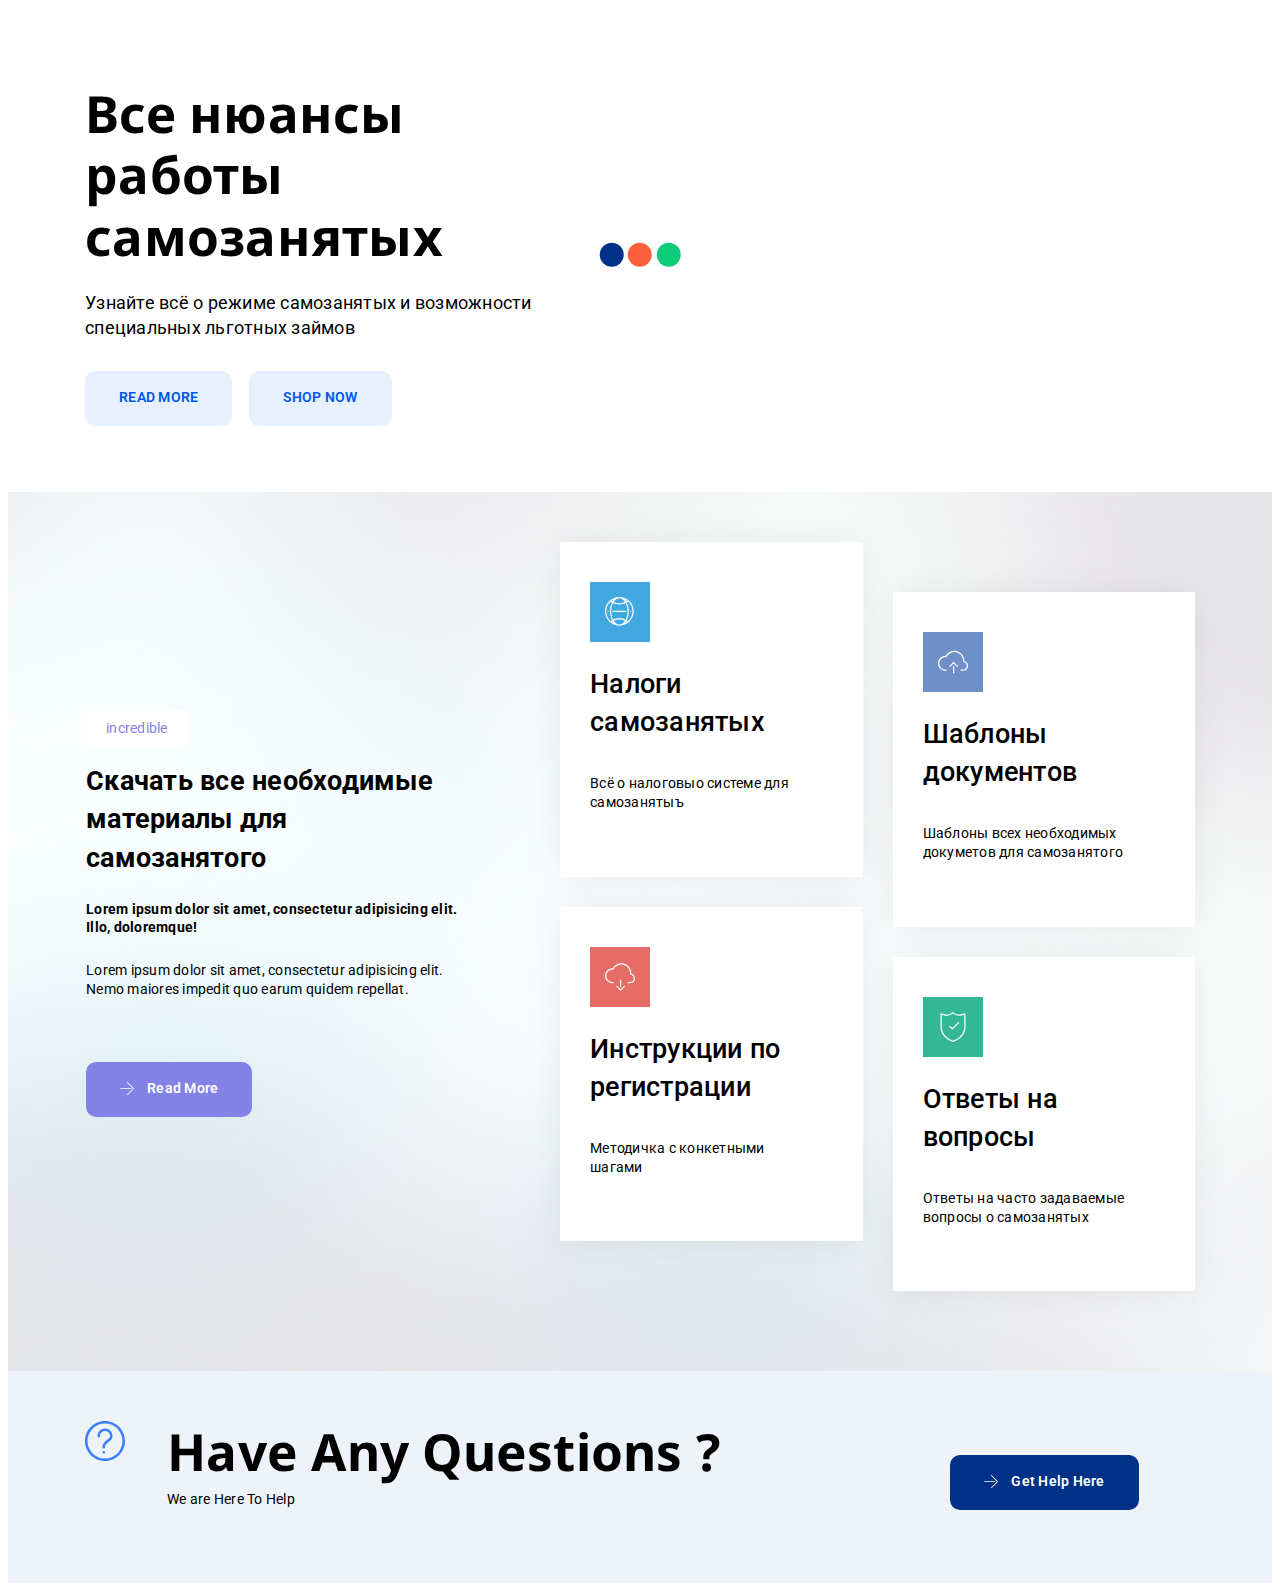
==== commit 932977fa: "create github pages" ====
--- a/index.html
+++ b/index.html
@@ -1,528 +1,234 @@
 <!DOCTYPE html>
-<html  >
+<html amp >
 <head>
-  
+  <!-- Site made with Mobirise Website Builder v4.12.4, https://mobirise.com -->
   <meta charset="UTF-8">
   <meta http-equiv="X-UA-Compatible" content="IE=edge">
-  
+  <meta name="generator" content="Mobirise v4.12.4, mobirise.com">
   <meta name="viewport" content="width=device-width, initial-scale=1, minimum-scale=1">
-  <link rel="shortcut icon" href="assets/images/dollars-money-banknotes-100-white-background-582988-1280x853-128x85.png" type="image/x-icon">
+  <link rel="shortcut icon" href="assets/images/logo4.png" type="image/x-icon">
   <meta name="description" content="">
-  
-  <title>IT_Sancvet</title>
-  <link rel="stylesheet" href="assets/web/assets/mobirise-icons/mobirise-icons.css">
-  <link rel="stylesheet" href="assets/bootstrap/css/bootstrap.min.css">
-  <link rel="stylesheet" href="assets/bootstrap/css/bootstrap-grid.min.css">
-  <link rel="stylesheet" href="assets/bootstrap/css/bootstrap-reboot.min.css">
-  <link rel="stylesheet" href="assets/tether/tether.min.css">
-  <link rel="stylesheet" href="assets/theme/css/style.css">
-  <link rel="stylesheet" href="assets/formoid-css/recaptcha.css">
-  <link rel="preload" as="style" href="assets/mobirise/css/mbr-additional.css"><link rel="stylesheet" href="assets/mobirise/css/mbr-additional.css" type="text/css">
-  
+  <meta name="amp-script-src" content="">
+  
+  <title>Home</title>
+  
+<link rel="canonical" href="https://arviladze.github.io/1/">
+ <style amp-boilerplate>body{-webkit-animation:-amp-start 8s steps(1,end) 0s 1 normal both;-moz-animation:-amp-start 8s steps(1,end) 0s 1 normal both;-ms-animation:-amp-start 8s steps(1,end) 0s 1 normal both;animation:-amp-start 8s steps(1,end) 0s 1 normal both}@-webkit-keyframes -amp-start{from{visibility:hidden}to{visibility:visible}}@-moz-keyframes -amp-start{from{visibility:hidden}to{visibility:visible}}@-ms-keyframes -amp-start{from{visibility:hidden}to{visibility:visible}}@-o-keyframes -amp-start{from{visibility:hidden}to{visibility:visible}}@keyframes -amp-start{from{visibility:hidden}to{visibility:visible}}</style>
+<noscript><style amp-boilerplate>body{-webkit-animation:none;-moz-animation:none;-ms-animation:none;animation:none}</style></noscript>
+<link href="https://fonts.googleapis.com/css?family=Roboto:100,100i,300,300i,400,400i,500,500i,700,700i,900,900i&display=swap" rel="stylesheet">
+ <link href="https://fonts.googleapis.com/css?family=Noto+Sans:400,400i,700,700i&display=swap" rel="stylesheet">
+ 
+ <style amp-custom> 
+div,span,h1,h2,h3,h4,h5,h6,p,blockquote,a,ol,ul,li,figcaption,textarea,input{font: inherit;}*{-webkit-box-sizing: border-box;box-sizing: border-box;outline: none;}*:focus{outline: none;}body{position: relative;font-style: normal;line-height: 1.4;color: #000000;}section{background-color: #eeeeee;background-position: 50% 50%;background-repeat: no-repeat;background-size: cover;overflow: hidden;padding: 0;}h1,h2,h3,h4,h5,h6{margin: 0;padding: 0;}p,li,blockquote{letter-spacing: 0.25px;line-height: 1.4;}ul,ol,blockquote,p{margin-bottom: 0;margin-top: 0;}a{cursor: pointer;}a,a:hover{text-decoration: none;}a.mbr-iconfont:hover{text-decoration: none;}h1,h2,h3,h4,h5,h6,.display-1,.display-2,.display-4,.display-5,.display-7{word-break: break-word;word-wrap: break-word;}b,strong{font-weight: bold;}blockquote{padding: 10px 0 10px 20px;position: relative;border-left: 3px solid;}input:-webkit-autofill,input:-webkit-autofill:hover,input:-webkit-autofill:focus,input:-webkit-autofill:active{-webkit-transition-delay: 9999s;transition-delay: 9999s;-webkit-transition-property: background-color,color;-o-transition-property: background-color,color;transition-property: background-color,color;}html,body{height: auto;min-height: 100vh;}.mbr-section-title{margin: 0;padding: 0;font-style: normal;line-height: 1.2;width: 100%;}.mbr-section-subtitle{line-height: 1.3;width: 100%;}.mbr-text{font-style: normal;line-height: 1.4;width: 100%;}.mbr-white{color: #ffffff;}.mbr-black{color: #000000;}.align-left{text-align: left;}.align-left .list-item{justify-content: flex-start;}.align-center{text-align: center;}.align-center .list-item{justify-content: center;}.align-right{text-align: right;}.align-right .list-item{justify-content: flex-end;}@media (max-width: 767px){.align-left,.align-center,.align-right{text-align: center;}.align-left .list-item,.align-center .list-item,.align-right .list-item{justify-content: center;}}.mbr-light{font-weight: 300;}.mbr-regular{font-weight: 400;}.mbr-semibold{font-weight: 500;}.mbr-bold{font-weight: 700;}.icons-list a{margin: 0 0.8rem 0 0;}.icons-list a:last-child{margin: 0;}.mbr-figure{align-self: center;}.hidden{visibility: hidden;}.super-hide{display: none;}.inactive{-webkit-user-select: none;-moz-user-select: none;-ms-user-select: none;user-select: none;pointer-events: none;-webkit-user-drag: none;user-drag: none;}.mbr-overlay{position: absolute;bottom: 0;left: 0;right: 0;top: 0;z-index: 0;}.map-placeholder{display: none;}.google-map,.google-map iframe{position: relative;width: 100%;height: 400px;}amp-img{width: 100%;}amp-img img{max-height: 100%;max-width: 100%;}img.mbr-temp{width: 100%;}.rounded{border-radius: 50%;}.is-builder .nodisplay + img[async],.is-builder .nodisplay + img[decoding="async"],.is-builder amp-img > a + img[async],.is-builder amp-img > a + img[decoding="async"]{display: none;}html:not(.is-builder) amp-img > a{position: absolute;top: 0;bottom: 0;left: 0;right: 0;z-index: 1;}.is-builder .temp-amp-sizer{position: absolute;}.is-builder amp-youtube .temp-amp-sizer,.is-builder amp-vimeo .temp-amp-sizer{position: static;}.mobirise-spinner{position: absolute;top: 50%;left: 40%;margin-left: 10%;-webkit-transform: translate3d(-50%,-50%,0);z-index: 4;}.mobirise-spinner em{width: 24px;height: 24px;background: #3ac;border-radius: 100%;display: inline-block;-webkit-animation: slide 1s infinite;}.mobirise-spinner em:nth-child(1){-webkit-animation-delay: 0.1s;}.mobirise-spinner em:nth-child(2){-webkit-animation-delay: 0.2s;}.mobirise-spinner em:nth-child(3){-webkit-animation-delay: 0.3s;}@-moz-keyframes slide{0%{-webkit-transform: scale(1);}50%{opacity: 0.3;-webkit-transform: scale(2);}100%{-webkit-transform: scale(1);}}@-webkit-keyframes slide{0%{-webkit-transform: scale(1);}50%{opacity: 0.3;-webkit-transform: scale(2);}100%{-webkit-transform: scale(1);}}@-o-keyframes slide{0%{-webkit-transform: scale(1);}50%{opacity: 0.3;-webkit-transform: scale(2);}100%{-webkit-transform: scale(1);}}@keyframes slide{0%{-webkit-transform: scale(1);}50%{opacity: 0.3;-webkit-transform: scale(2);}100%{-webkit-transform: scale(1);}}.mobirise-loader .amp-active > div{display: none;}.iconfont-wrapper{display: inline-block;}.mbr-flex{display: flex;}.flex-wrap{flex-wrap: wrap;}.mbr-jc-s{justify-content: flex-start;}.mbr-jc-c{justify-content: center;}.mbr-jc-e{justify-content: flex-end;}.mbr-row-reverse{flex-direction: row-reverse;}.mbr-column{flex-direction: column;}amp-img,img{height: 100%;width: 100%;}.hidden-slide{display: none;}.visible-slide{display: flex;}section,.container,.container-fluid{position: relative;word-wrap: break-word;}.mbr-fullscreen .mbr-overlay{min-height: 100vh;}.mbr-fullscreen{display: flex;align-items: center;height: 100vh;min-height: 100vh;padding: 3rem 0;}.container{padding: 0 15px;width: 100%;margin-right: auto;margin-left: auto;}@media (max-width: 767px){.container{max-width: 540px;}} @media (min-width: 768px){.container{max-width: 720px;}} @media (min-width: 992px){.container{max-width: 960px;}} @media (min-width: 1200px){.container{max-width: 1140px;}}.container-fluid{width: 100%;padding: 0 15px;}.btn{position: relative;font-weight: 400;margin: 0.4rem 0.5rem;border: 2px solid;font-style: normal;white-space: normal;transition: all 0.3s ease-in-out,box-shadow 2s ease-in-out,-webkit-box-shadow 2s ease-in-out;display: inline-flex;align-items: center;justify-content: center;word-break: break-word;line-height: 1;letter-spacing: 0.25px;}.btn-form{padding: 1rem 2rem;}.btn-form:hover{cursor: pointer;}.btn{padding: 1rem 2rem;border-radius: 10px;}.btn-sm{padding: 0.6rem 0.8rem;border-radius: 10px;}.btn-md{padding: 1rem 2rem;border-radius: 10px;}.btn-lg{padding: 1.2rem 3.2rem;border-radius: 10px;}form .btn,form .mbr-section-btn{margin: 0;}.note-popover .btn:after{display: none;}.mbr-section-btn{margin: 0 -0.5rem;font-size: 0;}nav .mbr-section-btn{margin-left: 0rem;margin-right: 0rem;}.btn .mbr-iconfont,.btn.btn-md .mbr-iconfont{cursor: pointer;margin: 0 0.8rem 0 0;}.btn-sm .mbr-iconfont{margin: 0 0.5rem 0 0;}[type="submit"]{-webkit-appearance: none;}section.menu{min-height: 70px;overflow: visible;padding: 0;}.menu-container{display: flex;-webkit-box-pack: justify;-ms-flex-pack: justify;justify-content: space-between;align-items: center;min-height: 70px;}@media (max-width: 991px){.menu-container{max-width: 100%;padding: 0.5rem 1rem;}} @media (max-width: 767px){.menu-container{padding: 0.5rem 1rem;}}.navbar{z-index: 100;width: 100%;position: absolute;}.navbar-fixed-top{position: fixed;top: 0;}.navbar-brand{display: flex;align-items: center;word-break: break-word;z-index: 1;}.navbar-logo{margin: 0 0.8rem 0 0;}@media (max-width: 767px){.navbar-logo amp-img{max-height: 35px;max-width: 35px;}}.navbar-caption-wrap{display: flex;}.navbar .navbar-collapse{display: flex;-ms-flex-preferred-size: auto;flex-basis: auto;align-items: center;justify-content: space-between;}@media (max-width: 991px){.navbar .navbar-collapse{display: none;position: absolute;top: 0;right: 0;height: 100vh;padding: 70px 2rem 1rem;z-index: 1;}}@media (max-width: 991px){.navbar.opened .navbar-collapse.show,.navbar.opened .navbar-collapse.collapsing{display: block;}.is-builder .navbar-collapse{position: fixed;}}.navbar-nav{list-style-type: none;display: flex;flex-wrap: wrap;padding-left: 0;min-width: 10rem;}@media (max-width: 991px){.navbar-nav{flex-direction: column;}} .navbar-nav .mbr-iconfont{margin: 0 0.2rem 0 0;}.nav-item{word-break: break-all;}.nav-link{display: flex;align-items: center;justify-content: center;}.nav-link,.navbar-caption{transition: all 0.2s;letter-spacing: 0.25px;}.nav-dropdown .dropdown-menu{min-width: 10rem;position: absolute;left: 0;padding: 1rem 0;}.nav-dropdown .dropdown-menu .dropdown-item{line-height: 2;display: flex;justify-content: center;align-items: center;padding: 0.25rem 1.5rem;white-space: nowrap;}.nav-dropdown .dropdown-menu .dropdown{position: relative;}.dropdown-menu .dropdown:hover > .dropdown-menu{opacity: 1;pointer-events: all;}.nav-dropdown .dropdown-submenu{top: 0;left: 100%;margin: 0;}.nav-item.dropdown{position: relative;}.nav-item.dropdown .dropdown-menu{opacity: 0;pointer-events: none;}.nav-item.dropdown:hover > .dropdown-menu{opacity: 1;pointer-events: all;}.link.dropdown-toggle:after{content: "";margin-left: 0.25rem;border-top: 0.35em solid;border-right: 0.35em solid transparent;border-left: 0.35em solid transparent;border-bottom: 0;}.navbar .dropdown.open > .dropdown-menu{display: block;}@media (max-width: 991px){.is-builder .nav-dropdown .dropdown-menu{position: relative;}.nav-dropdown .dropdown-submenu{left: 0;}.nav-dropdown .dropdown-menu .dropdown-item{padding: 0.25rem 1.5rem;margin: 0;justify-content: center;}.nav-dropdown .dropdown-menu .dropdown-item:after{right: auto;}.navbar.opened .dropdown-menu{top: 0;}.dropdown-toggle[data-toggle="dropdown-submenu"]:after{content: "";margin-left: 0.25rem;border-top: 0.35em solid;border-right: 0.35em solid transparent;border-left: 0.35em solid transparent;border-bottom: 0;top: 55%;}}.navbar-buttons{display: flex;flex-wrap: wrap;align-items: center;justify-content: center;}@media (max-width: 991px){.navbar-buttons{flex-direction: column;}}.menu-social-list{display: flex;align-items: center;justify-content: center;flex-wrap: wrap;}.menu-social-list a{margin: 0 0.5rem;}.menu-social-list a span{font-size: 1.5rem;}button.navbar-toggler{position: absolute;right: 20px;top: 25px;width: 31px;height: 20px;cursor: pointer;transition: all .2s;align-self: flex-end;}.hamburger span{position: absolute;right: 0;width: 30px;height: 2px;border-right: 5px;}.hamburger span:nth-child(1){top: 0;transition: all .2s;}.hamburger span:nth-child(2){top: 8px;transition: all .15s;}.hamburger span:nth-child(3){top: 8px;transition: all .15s;}.hamburger span:nth-child(4){top: 16px;transition: all .2s;}nav.opened .navbar-toggler:not(.hide) .hamburger span:nth-child(4),nav.opened .navbar-toggler:not(.hide) .hamburger span:nth-child(1){top: 8px;width: 0;opacity: 0;right: 50%;transition: all .2s;}nav.opened .navbar-toggler:not(.hide) .hamburger span:nth-child(2){transform: rotate(-45deg);transition: all .25s;}nav.opened .navbar-toggler:not(.hide) .hamburger span:nth-child(3){transform: rotate(45deg);transition: all .25s;}.ampstart-btn.hamburger{position: absolute;top: 25px;right: 20px;margin-left: auto;height: 20px;width: 30px;background: none;border: none;cursor: pointer;z-index: 1000;}@media (min-width: 992px){.ampstart-btn,amp-sidebar{display: none;}.dropdown-menu .dropdown-toggle:after{content: "";border-bottom: 0.35em solid transparent;border-left: 0.35em solid;border-right: 0;border-top: 0.35em solid transparent;margin-left: 0.3rem;margin-top: -0.3077em;position: absolute;right: 1.1538em;top: 50%;}}.close-sidebar{width: 30px;height: 30px;position: relative;cursor: pointer;background-color: transparent;border: none;}.close-sidebar span{position: absolute;left: 0;width: 30px;height: 2px;border-right: 5px;top: 14px;}.close-sidebar span:nth-child(1){transform: rotate(-45deg);}.close-sidebar span:nth-child(2){transform: rotate(45deg);}.builder-sidebar{position: relative;height: 100vh;min-width: 10rem;z-index: 1030;padding: 1rem 2rem;max-width: 20rem;}.builder-sidebar .dropdown:hover > .dropdown-menu{position: relative;text-align: center;}section.sidebar-open:before{content: '';position: fixed;top: 0;bottom: 0;right: 0;left: 0;background-color: rgba(0,0,0,0.2);z-index: 1040;}.is-builder section.horizontal-menu .ampstart-btn{display: none;}.is-builder section.horizontal-menu .dropdown-menu{z-index: auto;opacity: 1;pointer-events: auto;}.is-builder .menu{overflow: visible;}#sidebar{background-color: transparent;}.card-title{margin: 0 0 1.5rem;}.card{position: relative;background-color: transparent;border: none;border-radius: 0;width: 100%;padding: 0 15px;}@media (max-width: 767px){.card:not(.last-child){padding-bottom: 30px;}} .card .card-img{width: auto;border-radius: 0;}@media (max-width: 767px){.card .card-wrapper{flex-direction: column;}} .card img{height: 100%;-o-object-fit: cover;object-fit: cover;-o-object-position: center;object-position: center;}.card-inner,.items-list{display: flex;flex-direction: column;}.items-list{list-style-type: none;padding: 0;}.items-list .list-item{padding: 1rem 2rem;}.card-head{padding: 1.5rem 2rem;}.card-price-wrap{padding: 1rem 2rem;}.card-button{padding: 1rem;margin: 0;}.timeline-wrap{position: relative;}.timeline-wrap .iconBackground{position: absolute;left: 50%;width: 20px;height: 20px;line-height: 30px;text-align: center;border-radius: 50%;font-size: 30px;display: inline-block;background-color: #000000;top: 20px;margin: 0 0 0 -10px;}@media (max-width: 767px){.timeline-wrap .iconBackground{left: 0;}}.separline{position: relative;}@media (max-width: 767px){.separline:not(.last-child){padding-bottom: 2rem;}} .separline:before{position: absolute;content: "";width: 2px;background-color: #000000;left: calc(50% - 1px);height: calc(100% - 20px);top: 40px;}@media (max-width: 767px){.separline:before{left: 0;}}.gallery-img-wrap{position: relative;height: 100%;}.gallery-img-wrap:hover{cursor: pointer;}.gallery-img-wrap:hover .icon-wrap,.gallery-img-wrap:hover .caption-on-hover{opacity: 1;}.gallery-img-wrap:hover:after{opacity: .5;}.gallery-img-wrap amp-img{height: 100%;}.gallery-img-wrap:after{content: "";position: absolute;top: 0;bottom: 0;left: 0;right: 0;background: #000;opacity: 0;transition: opacity 0.2s;pointer-events: none;}.gallery-img-wrap .icon-wrap,.gallery-img-wrap .img-caption{z-index: 3;pointer-events: none;position: absolute;}.gallery-img-wrap .icon-wrap,.gallery-img-wrap .caption-on-hover{opacity: 0;transition: opacity 0.2s;}.gallery-img-wrap .icon-wrap{left: 50%;top: 50%;transform: translate(-50%,-50%);background-color: #fff;padding: .5rem;border-radius: 50%;}.gallery-img-wrap .amp-iconfont{color: #000;font-size: 1rem;width: 1rem;display: block;}.gallery-img-wrap .img-caption{left: 0;right: 0;}.gallery-img-wrap .img-caption.caption-top{top: 0;}.gallery-img-wrap .img-caption.caption-bottom{bottom: 0;}.gallery-img-wrap .img-caption:not(.caption-on-hover):after{content: "";position: absolute;top: 0;left: 0;right: 0;height: 100%;transition: opacity 0.2s;z-index: -1;pointer-events: none;}@media (max-width: 767px){.gallery-img-wrap:after,.gallery-img-wrap:hover:after,.gallery-img-wrap .icon-wrap{display: none;}.gallery-img-wrap .caption-on-hover{opacity: 1;}}.is-builder .gallery-img-wrap .icon-wrap,.is-builder .gallery-img-wrap .img-caption > *{pointer-events: all;}.amp-carousel-button,.dots-wrapper .dots span{transition: all 0.4s;cursor: pointer;outline: none;}.amp-carousel-button{width: 50px;height: 50px;border-radius: 50%;}.dots-wrapper .dots{display: inline-block;margin: 4px 8px;}.dots-wrapper .dots span{display: block;border-radius: 12px;height: 24px;width: 24px;background-color: #ffffff;border: 10px solid #cccccc;opacity: 0.5;}.dots-wrapper .dots span.current{width: 40px;}.dots-wrapper .dots span:hover,.dots-wrapper .dots span.current{opacity: 1;}.amp-carousel-button-next:after{right: 1rem;}.amp-carousel-button-prev:after{left: 1rem;}button.btn-img{cursor: pointer;}.is-builder .preview button.btn-img{opacity: 0.5;position: relative;pointer-events: none;}amp-image-lightbox,.lightbox{background: rgba(0,0,0,0.8);display: flex;flex-wrap: wrap;align-items: center;justify-content: center;width: 100%;height: 100%;overflow: auto;}amp-image-lightbox a.control,.lightbox a.control{position: absolute;cursor: default;top: 0;right: 0;}amp-image-lightbox .close,.lightbox .close{background: none;border: none;position: absolute;top: 15px;right: 15px;height: 2rem;width: 2rem;cursor: pointer;z-index: 1000;}amp-image-lightbox .close:before,amp-image-lightbox .close:after,.lightbox .close:before,.lightbox .close:after{position: absolute;top: 0;right: 15px;content: ' ';height: 2rem;width: 5px;background-color: #fff;}amp-image-lightbox .close:before,.lightbox .close:before{transform: rotate(45deg);}amp-image-lightbox .close:after,.lightbox .close:after{transform: rotate(-45deg);}amp-image-lightbox .video-block,.lightbox .video-block{width: 100%;}div[submit-success] > *,div[submit-error] > *{padding: 15px;margin-bottom: 1rem;}.form-block{z-index: 1;background-color: transparent;padding: 30px;position: relative;overflow: hidden;}.form-block .mbr-overlay{z-index: -1;}@media (max-width: 991px){.form-block{padding: 15px;}}form input,form textarea,form select{padding: 1rem;line-height: 1.4;width: 100%;background: #f2f7ff;border-width: 1px;border-style: solid;border-color: #eaeaea;border-radius: 0;color: #000000;}form input[type="checkbox"],form input[type="radio"]{border: none;background: none;width: auto;}form .field{padding-bottom: 0.5rem;padding-top: 0.5rem;}form textarea.field-input{height: 163px;}form .fieldset{display: flex;justify-content: center;flex-wrap: wrap;align-items: center;}textarea[type="hidden"]{display: none;}.form-check{margin-bottom: 0;}.form-check-label{padding-left: 0;}.form-check-input{position: relative;margin: 4px;}.form-check-inline{display: inline-flex;align-items: center;padding-left: 0;margin-right: .75rem;}.mbr-row,.mbr-form-row{display: -webkit-box;display: -ms-flexbox;display: flex;-ms-flex-wrap: wrap;flex-wrap: wrap;margin-left: -15px;margin-right: -15px;}.mbr-form-row{margin-left: -0.5rem;margin-right: -0.5rem;}.mbr-form-row > [class*="mbr-col"]{padding-left: 0.5rem;padding-right: 0.5rem;}@media (max-width: 767px){.mbr-col,.mbr-col-auto{padding-right: 15px;padding-left: 15px;}.mbr-col-sm-12{-ms-flex: 0 0 100%;-webkit-box-flex: 0;flex: 0 0 100%;max-width: 100%;padding-right: 15px;padding-left: 15px;}}@media (min-width: 768px){.mbr-col,.mbr-col-auto{padding-right: 15px;padding-left: 15px;}.mbr-col-md-2{-ms-flex: 0 0 16.6666666667%;-webkit-box-flex: 0;flex: 0 0 16.6666666667%;max-width: 16.6666666667%;padding-right: 15px;padding-left: 15px;}.mbr-col-md-3{-ms-flex: 0 0 25%;-webkit-box-flex: 0;flex: 0 0 25%;max-width: 25%;padding-right: 15px;padding-left: 15px;}.mbr-col-md-4{-ms-flex: 0 0 33.3333333333%;-webkit-box-flex: 0;flex: 0 0 33.3333333333%;max-width: 33.3333333333%;padding-right: 15px;padding-left: 15px;}.mbr-col-md-5{-ms-flex: 0 0 41.6666666667%;-webkit-box-flex: 0;flex: 0 0 41.6666666667%;max-width: 41.6666666667%;padding-right: 15px;padding-left: 15px;}.mbr-col-md-6{-ms-flex: 0 0 50%;-webkit-box-flex: 0;flex: 0 0 50%;max-width: 50%;padding-right: 15px;padding-left: 15px;}.mbr-col-md-7{-ms-flex: 0 0 58.3333333333%;-webkit-box-flex: 0;flex: 0 0 58.3333333333%;max-width: 58.3333333333%;padding-right: 15px;padding-left: 15px;}.mbr-col-md-8{-ms-flex: 0 0 66.6666666667%;-webkit-box-flex: 0;flex: 0 0 66.6666666667%;max-width: 66.6666666667%;padding-right: 15px;padding-left: 15px;}.mbr-col-md-10{-ms-flex: 0 0 83.3333333333%;-webkit-box-flex: 0;flex: 0 0 83.3333333333%;max-width: 83.3333333333%;padding-right: 15px;padding-left: 15px;}.mbr-col-md-12{-ms-flex: 0 0 100%;-webkit-box-flex: 0;flex: 0 0 100%;max-width: 100%;padding-right: 15px;padding-left: 15px;}}.mbr-col{-ms-flex: 1 1 auto;-webkit-box-flex: 1;flex: 1 1 auto;max-width: 100%;}.mbr-col-auto{-ms-flex: 0 0 auto;flex: 0 0 auto;width: auto;}@media (min-width: 992px){.mbr-col,.mbr-col-auto{padding-right: 15px;padding-left: 15px;}.mbr-col-lg-2{-ms-flex: 0 0 16.6666666667%;-webkit-box-flex: 0;flex: 0 0 16.6666666667%;max-width: 16.6666666667%;padding-right: 15px;padding-left: 15px;}.mbr-col-lg-3{-ms-flex: 0 0 25%;-webkit-box-flex: 0;flex: 0 0 25%;max-width: 25%;padding-right: 15px;padding-left: 15px;}.mbr-col-lg-4{-ms-flex: 0 0 33.3333333333%;-webkit-box-flex: 0;flex: 0 0 33.3333333333%;max-width: 33.3333333333%;padding-right: 15px;padding-left: 15px;}.mbr-col-lg-5{-ms-flex: 0 0 41.6666666667%;-webkit-box-flex: 0;flex: 0 0 41.6666666667%;max-width: 41.6666666667%;padding-right: 15px;padding-left: 15px;}.mbr-col-lg-6{-ms-flex: 0 0 50%;-webkit-box-flex: 0;flex: 0 0 50%;max-width: 50%;padding-right: 15px;padding-left: 15px;}.mbr-col-lg-7{-ms-flex: 0 0 58.3333333333%;-webkit-box-flex: 0;flex: 0 0 58.3333333333%;max-width: 58.3333333333%;padding-right: 15px;padding-left: 15px;}.mbr-col-lg-8{-ms-flex: 0 0 66.6666666667%;-webkit-box-flex: 0;flex: 0 0 66.6666666667%;max-width: 66.6666666667%;padding-right: 15px;padding-left: 15px;}.mbr-col-lg-9{-ms-flex: 0 0 75%;-webkit-box-flex: 0;flex: 0 0 75%;max-width: 75%;padding-right: 15px;padding-left: 15px;}.mbr-col-lg-10{-ms-flex: 0 0 83.3333333333%;-webkit-box-flex: 0;flex: 0 0 83.3333333333%;max-width: 83.3333333333%;padding-right: 15px;padding-left: 15px;}.mbr-col-lg-12{-ms-flex: 0 0 100%;-webkit-box-flex: 0;flex: 0 0 100%;max-width: 100%;padding-right: 15px;padding-left: 15px;}}@media (min-width: 992px){.lg-pb{padding-bottom: 3rem;}}@media (max-width: 991px){.md-pb{padding-bottom: 1rem;}}.mbr-pt-1,.mbr-py-1{padding-top: 10px;}.mbr-pb-1,.mbr-py-1{padding-bottom: 10px;}.mbr-px-1{padding-left: 10px;padding-right: 10px;}.mbr-p-1{padding: 10px;}.mbr-pt-2,.mbr-py-2{padding-top: 1rem;}.mbr-pb-2,.mbr-py-2{padding-bottom: 1rem;}.mbr-px-2{padding-left: 1rem;padding-right: 1rem;}.mbr-p-2{padding: 1rem;}.mbr-pt-3,.mbr-py-3{padding-top: 25px;}.mbr-pb-3,.mbr-py-3{padding-bottom: 25px;}.mbr-px-3{padding-left: 25px;padding-right: 25px;}.mbr-p-3{padding: 25px;}.mbr-pt-4,.mbr-py-4{padding-top: 2rem;}.mbr-pb-4,.mbr-py-4{padding-bottom: 2rem;}.mbr-px-4{padding-left: 2rem;padding-right: 2rem;}.mbr-p-4{padding: 2rem;}.mbr-pt-5,.mbr-py-5{padding-top: 3rem;}.mbr-pb-5,.mbr-py-5{padding-bottom: 3rem;}.mbr-px-5{padding-left: 3rem;padding-right: 3rem;}.mbr-p-5{padding: 3rem;}@media (max-width: 991px){.mbr-py-4,.mbr-py-5{padding-top: 1rem;padding-bottom: 1rem;}.mbr-px-4,.mbr-px-5{padding-left: 1rem;padding-right: 1rem;}.mbr-p-3,.mbr-p-4,.mbr-p-5{padding: 1rem;}}.mbr-ml-auto{margin-left: auto;}.mbr-mr-auto{margin-right: auto;}.mbr-m-auto{margin: auto;}#scrollToTopMarker{position: absolute;width: 0px;height: 0px;top: 300px;}#scrollToTopButton{position: fixed;bottom: 25px;right: 25px;opacity: .4;z-index: 5000;font-size: 32px;height: 60px;width: 60px;border: none;border-radius: 3px;cursor: pointer;}#scrollToTopButton:focus{outline: none;}#scrollToTopButton a:before{content: '';position: absolute;height: 40%;top: 36%;width: 2px;left: calc(50% - 1px);}#scrollToTopButton a:after{content: '';position: absolute;border-top: 2px solid;border-right: 2px solid;width: 40%;height: 40%;left: calc(30% - 1px);bottom: 30%;transform: rotate(-45deg);}.is-builder #scrollToTopButton a:after{left: 30%;}body{letter-spacing: 0.25px;}h1.mbr-section-title,h1,h2.mbr-section-title,h2,h3.mbr-section-title,h3,h4.mbr-section-title,h4,p.mbr-section-title,p{margin-bottom: 1.5rem;}a{font-style: normal;font-weight: 400;}img{object-fit: contain;}@media (min-width: 1400px){.mbr-col-lg-6,.mbr-col-md-6,.mbr-col-lg-4,.mbr-col-lg-3,.mbr-col-lg-12{padding-left: 1.5rem;padding-right: 1.5rem;}.mbr-row{margin-right: -1.5rem;margin-left: -1.5rem;}}
+body{font-family: Roboto;}blockquote{border-color: #003188;}.display-1{font-family: 'Roboto',sans-serif;font-size: 4.8rem;line-height: 1.1;}.display-2{font-family: 'Noto Sans',sans-serif;font-size: 3.2rem;line-height: 1.2;}.display-4{font-family: 'Roboto',sans-serif;font-size: 0.9rem;line-height: 1.3;}.display-5{font-family: 'Roboto',sans-serif;font-size: 1.7rem;line-height: 1.4;}.display-7{font-family: 'Roboto',sans-serif;font-size: 1.1rem;line-height: 1.4;}input,textarea{font-family: 'Roboto',sans-serif;font-size: 0.9rem;}.display-1 .mbr-iconfont-btn{font-size: 4.8rem;width: 4.8rem;}.display-2 .mbr-iconfont-btn{font-size: 3.2rem;width: 3.2rem;}.display-4 .mbr-iconfont-btn{font-size: 0.9rem;width: 0.9rem;}.display-5 .mbr-iconfont-btn{font-size: 1.7rem;width: 1.7rem;}.display-7 .mbr-iconfont-btn{font-size: 1.1rem;width: 1.1rem;}@media (max-width: 768px){.display-1{font-size: 3.84rem;font-size: calc( 2.33rem + (4.8 - 2.33) * ((100vw - 20rem) / (48 - 20)));line-height: calc( 1.4 * (2.33rem + (4.8 - 2.33) * ((100vw - 20rem) / (48 - 20))));}.display-2{font-size: 2.56rem;font-size: calc( 1.77rem + (3.2 - 1.77) * ((100vw - 20rem) / (48 - 20)));line-height: calc( 1.4 * (1.77rem + (3.2 - 1.77) * ((100vw - 20rem) / (48 - 20))));}.display-4{font-size: 0.72rem;font-size: calc( 0.965rem + (0.9 - 0.965) * ((100vw - 20rem) / (48 - 20)));line-height: calc( 1.4 * (0.965rem + (0.9 - 0.965) * ((100vw - 20rem) / (48 - 20))));}.display-5{font-size: 1.36rem;font-size: calc( 1.245rem + (1.7 - 1.245) * ((100vw - 20rem) / (48 - 20)));line-height: calc( 1.4 * (1.245rem + (1.7 - 1.245) * ((100vw - 20rem) / (48 - 20))));}}.btn-sm{border-width: 1px;}.btn-md{font-weight: 600;}.bg-primary{background-color: #003188;}.bg-success{background-color: #0dcd7b;}.bg-info{background-color: #8282e7;}.bg-warning{background-color: #767676;}.bg-danger{background-color: #e7f0ff;}.btn-primary,.btn-primary:active,.btn-primary.active{background-color: #003188;border-color: #003188;color: #ffffff;}.btn-primary:hover,.btn-primary:focus,.btn-primary.focus{color: #ffffff;background-color: #00286f;border-color: #00286f;}.btn-primary.disabled,.btn-primary:disabled{color: #ffffff;background-color: #00286f;border-color: #00286f;}.btn-secondary,.btn-secondary:active,.btn-secondary.active{background-color: #fb5f3d;border-color: #fb5f3d;color: #ffffff;}.btn-secondary:hover,.btn-secondary:focus,.btn-secondary.focus{color: #ffffff;background-color: #fa4a24;border-color: #fa4a24;}.btn-secondary.disabled,.btn-secondary:disabled{color: #ffffff;background-color: #fa4a24;border-color: #fa4a24;}.btn-info,.btn-info:active,.btn-info.active{background-color: #8282e7;border-color: #8282e7;color: #ffffff;}.btn-info:hover,.btn-info:focus,.btn-info.focus{color: #ffffff;background-color: #6d6de3;border-color: #6d6de3;}.btn-info.disabled,.btn-info:disabled{color: #ffffff;background-color: #6d6de3;border-color: #6d6de3;}.btn-success,.btn-success:active,.btn-success.active{background-color: #0dcd7b;border-color: #0dcd7b;color: #ffffff;}.btn-success:hover,.btn-success:focus,.btn-success.focus{color: #ffffff;background-color: #0bb56d;border-color: #0bb56d;}.btn-success.disabled,.btn-success:disabled{color: #ffffff;background-color: #0bb56d;border-color: #0bb56d;}.btn-warning,.btn-warning:active,.btn-warning.active{background-color: #767676;border-color: #767676;color: #ffffff;}.btn-warning:hover,.btn-warning:focus,.btn-warning.focus{color: #ffffff;background-color: #696969;border-color: #696969;}.btn-warning.disabled,.btn-warning:disabled{color: #ffffff;background-color: #696969;border-color: #696969;}.btn-danger,.btn-danger:active,.btn-danger.active{background-color: #e7f0ff;border-color: #e7f0ff;color: #0057e7;}.btn-danger:hover,.btn-danger:focus,.btn-danger.focus{color: #0057e7;background-color: #cde0ff;border-color: #cde0ff;}.btn-danger.disabled,.btn-danger:disabled{color: #0057e7;background-color: #cde0ff;border-color: #cde0ff;}.btn-black,.btn-black:active,.btn-black.active{background-color: #333333;border-color: #333333;color: #ffffff;}.btn-black:hover,.btn-black:focus,.btn-black.focus{color: #ffffff;background-color: #262626;border-color: #262626;}.btn-black.disabled,.btn-black:disabled{color: #ffffff;background-color: #262626;border-color: #262626;}.btn-white,.btn-white:active,.btn-white.active{background-color: #ffffff;border-color: #ffffff;color: #808080;}.btn-white:hover,.btn-white:focus,.btn-white.focus{color: #808080;background-color: #f2f2f2;border-color: #f2f2f2;}.btn-white.disabled,.btn-white:disabled{color: #808080;background-color: #f2f2f2;border-color: #f2f2f2;}.btn-white,.btn-white:active,.btn-white.active{color: #333333;}.btn-white:hover,.btn-white:focus,.btn-white.focus{color: #333333;}.btn-white.disabled,.btn-white:disabled{color: #333333;}.btn-primary-outline,.btn-primary-outline:active,.btn-primary-outline.active{background: none;border-color: #000c22;color: #000c22;}.btn-primary-outline:hover,.btn-primary-outline:focus,.btn-primary-outline.focus{color: #ffffff;background-color: #003188;border-color: #003188;}.btn-primary-outline.disabled,.btn-primary-outline:disabled{color: #ffffff;background-color: #003188;border-color: #003188;}.btn-secondary-outline,.btn-secondary-outline:active,.btn-secondary-outline.active{background: none;border-color: #ce2804;color: #ce2804;}.btn-secondary-outline:hover,.btn-secondary-outline:focus,.btn-secondary-outline.focus{color: #ffffff;background-color: #fb5f3d;border-color: #fb5f3d;}.btn-secondary-outline.disabled,.btn-secondary-outline:disabled{color: #ffffff;background-color: #fb5f3d;border-color: #fb5f3d;}.btn-info-outline,.btn-info-outline:active,.btn-info-outline.active{background: none;border-color: #2c2cd7;color: #2c2cd7;}.btn-info-outline:hover,.btn-info-outline:focus,.btn-info-outline.focus{color: #ffffff;background-color: #8282e7;border-color: #8282e7;}.btn-info-outline.disabled,.btn-info-outline:disabled{color: #ffffff;background-color: #8282e7;border-color: #8282e7;}.btn-success-outline,.btn-success-outline:active,.btn-success-outline.active{background: none;border-color: #076d41;color: #076d41;}.btn-success-outline:hover,.btn-success-outline:focus,.btn-success-outline.focus{color: #ffffff;background-color: #0dcd7b;border-color: #0dcd7b;}.btn-success-outline.disabled,.btn-success-outline:disabled{color: #ffffff;background-color: #0dcd7b;border-color: #0dcd7b;}.btn-warning-outline,.btn-warning-outline:active,.btn-warning-outline.active{background: none;border-color: #434343;color: #434343;}.btn-warning-outline:hover,.btn-warning-outline:focus,.btn-warning-outline.focus{color: #ffffff;background-color: #767676;border-color: #767676;}.btn-warning-outline.disabled,.btn-warning-outline:disabled{color: #ffffff;background-color: #767676;border-color: #767676;}.btn-danger-outline,.btn-danger-outline:active,.btn-danger-outline.active{background: none;border-color: #81b0ff;color: #81b0ff;}.btn-danger-outline:hover,.btn-danger-outline:focus,.btn-danger-outline.focus{color: #0057e7;background-color: #e7f0ff;border-color: #e7f0ff;}.btn-danger-outline.disabled,.btn-danger-outline:disabled{color: #0057e7;background-color: #e7f0ff;border-color: #e7f0ff;}.btn-black-outline,.btn-black-outline:active,.btn-black-outline.active{background: none;border-color: #000000;color: #000000;}.btn-black-outline:hover,.btn-black-outline:focus,.btn-black-outline.focus{color: #ffffff;background-color: #333333;border-color: #333333;}.btn-black-outline.disabled,.btn-black-outline:disabled{color: #ffffff;background-color: #333333;border-color: #333333;}.btn-white-outline,.btn-white-outline:active,.btn-white-outline.active{background: none;border-color: #ffffff;color: #ffffff;}.btn-white-outline:hover,.btn-white-outline:focus,.btn-white-outline.focus{color: #333333;background-color: #ffffff;border-color: #ffffff;}.text-primary{color: #003188;}.text-secondary{color: #fb5f3d;}.text-success{color: #0dcd7b;}.text-info{color: #8282e7;}.text-warning{color: #767676;}.text-danger{color: #e7f0ff;}.text-white{color: #ffffff;}.text-black{color: #000000;}a.text-primary:hover,a.text-primary:focus{color: #000c22;}a.text-secondary:hover,a.text-secondary:focus{color: #ce2804;}a.text-success:hover,a.text-success:focus{color: #076d41;}a.text-info:hover,a.text-info:focus{color: #2c2cd7;}a.text-warning:hover,a.text-warning:focus{color: #434343;}a.text-danger:hover,a.text-danger:focus{color: #81b0ff;}a.text-white:hover,a.text-white:focus{color: #b3b3b3;}a.text-black:hover,a.text-black:focus{color: #4d4d4d;}.alert-success{background-color: #0dcd7b;}.alert-info{background-color: #8282e7;}.alert-warning{background-color: #767676;}.alert-danger{background-color: #e7f0ff;}a,a:hover{color: #003188;}.mbr-plan-header.bg-primary .mbr-plan-subtitle,.mbr-plan-header.bg-primary .mbr-plan-price-desc{color: #0861ff;}.mbr-plan-header.bg-success .mbr-plan-subtitle,.mbr-plan-header.bg-success .mbr-plan-price-desc{color: #acfad9;}.mbr-plan-header.bg-info .mbr-plan-subtitle,.mbr-plan-header.bg-info .mbr-plan-price-desc{color: #ffffff;}.mbr-plan-header.bg-warning .mbr-plan-subtitle,.mbr-plan-header.bg-warning .mbr-plan-price-desc{color: #b6b6b6;}.mbr-plan-header.bg-danger .mbr-plan-subtitle,.mbr-plan-header.bg-danger .mbr-plan-price-desc{color: #ffffff;}.mobirise-spinner em:nth-child(1){background: #003188;}.mobirise-spinner em:nth-child(2){background: #fb5f3d;}.mobirise-spinner em:nth-child(3){background: #0dcd7b;}#scrollToTopMarker{display: none;}#scrollToTopButton{background-color: #4ea2e3;}#scrollToTopButton a:before{background: #ffffff;}#scrollToTopButton a:after{border-top-color: #ffffff;border-right-color: #ffffff;}.cid-rW8V4Dkvnq{padding-top: 75px;padding-bottom: 60px;background-color: #ffffff;}.cid-rW8V4Dkvnq .content{max-width: 450px;}.cid-scf5yDJOI0{padding-top: 50px;padding-bottom: 50px;background-image: url("assets/images/background1.jpg");}.cid-scf5yDJOI0 > .mbr-overlay{background-color: #ffffff;opacity: 0.8;}.cid-scf5yDJOI0 .text__block{padding: 0 80px 30px 16px;}.cid-scf5yDJOI0 .subtext{margin-bottom: 15px;background-color: #ffffff;line-height: 21px;padding: 8px 20px;display: inline-block;color: #8282e7;}.cid-scf5yDJOI0 .divider{width: 5px;background-color: #8282e7;}.cid-scf5yDJOI0 .inner-item{margin-bottom: 30px;box-shadow: 0px 0px 35px 0px rgba(0,0,0,0.07);overflow: hidden;position: relative;padding: 40px 50px 40px 30px;transition: all 0.3s ease;background-color: #ffffff;}.cid-scf5yDJOI0 .inner-item:hover{transform: translateY(-15px);}.cid-scf5yDJOI0 .inner-item:hover .card__title{color: #fff;}.cid-scf5yDJOI0 .inner-item:hover .card__text{color: #fff;opacity: 0.75;}.cid-scf5yDJOI0 .inner-item:hover .mbr-overlay{top: 0%;}.cid-scf5yDJOI0 .inner-item:hover amp-img{top: 0%;opacity: 1;filter: brightness(50%);}.cid-scf5yDJOI0 .inner-item .mbr-overlay{transition: all 0.3s ease-out;background-color: #000;top: 100%;}.cid-scf5yDJOI0 amp-img{border-radius: 10px;position: absolute;top: 100%;bottom: 0;right: 0;left: 0;opacity: 0;transition: opacity 0.17s ease-out 0.18s;}.cid-scf5yDJOI0 .text__box{z-index: 2;width: 100%;}.cid-scf5yDJOI0 .card__title{margin-top: 23px;transition: all 0.3s ease;}.cid-scf5yDJOI0 .card__text{transition: all 0.3s ease;}.cid-scf5yDJOI0 .service__icon{width: 60px;height: 60px;padding: 15px;}.cid-scf5yDJOI0 .service__icon .mbr-iconfont{font-size: 30px;width: 30px;}.cid-scf5yDJOI0 .item1{background-color: #41a9e0;color: #ffffff;}.cid-scf5yDJOI0 .item2{background-color: #6e8fc7;color: #ffffff;}.cid-scf5yDJOI0 .item3{background-color: #e66c67;color: #ffffff;}.cid-scf5yDJOI0 .item4{background-color: #34b794;color: #ffffff;}@media (min-width: 991px){.cid-scf5yDJOI0 .push{margin-top: 50px;}}@media (max-width: 768px){.cid-scf5yDJOI0 .text__block{padding: 0 16px 30px;}}.cid-scf5yDJOI0 .subtext{color: #8282e7;}.cid-scf63xRGMJ{padding-top: 50px;padding-bottom: 50px;background-color: #eef3f9;}.cid-scf63xRGMJ .mbr-row{margin: 0;}.cid-scf63xRGMJ .service__icon .mbr-iconfont{font-size: 40px;color: #3b7eff;width: 40px;margin-right: 27px;}.cid-scf63xRGMJ .title{margin-bottom: 8px;}.cid-scf63xRGMJ .mbr-section-btn{align-items: center;}@media (max-width: 768px){.cid-scf63xRGMJ .btn{margin-top: 30px;}.cid-scf63xRGMJ .mbr-section-btn{justify-content: center;margin: 0;}.cid-scf63xRGMJ .service__icon .mbr-iconfont{margin-right: 0;}}
+.engine{position: absolute;text-indent: -2400px;text-align: center;padding: 0;top: 0;left: -2400px;}[class*="-iconfont"]{display: inline-flex;}</style>
+ 
+  <script async  src="https://cdn.ampproject.org/v0.js"></script>
+  <script async custom-element="amp-analytics" src="https://cdn.ampproject.org/v0/amp-analytics-0.1.js"></script>
   
   
 
 </head>
 <body>
-  <section class="header3 cid-s9dtF6JA5O" id="header3-0">
-
-    
-
-    
+  <section class="mbr-section headers2 cid-rW8V4Dkvnq" id="header02-0">
+     
 
     <div class="container">
-        <div class="media-container-row">
-            <div class="mbr-figure" style="width: 100%;">
-                <img src="assets/images/dollars-money-banknotes-100-white-background-582988-1280x853-1014x676.jpg" alt="" title="">
+        
+        <div class="mbr-row">
+   
+            
+            
+        <div class="mbr-col-lg-7 md-pb mbr-col-md-7 mbr-col-sm-12">
+        <div class="content">
+          <h1 class="mbr-section-title mbr-bold mbr-fonts-style align-left display-2">Все нюансы работы самозанятых&nbsp;</h1>
+        <p class="mbr-fonts-style mbr-regualr mbr-text align-left display-7">
+            Узнайте всё о режиме самозанятых и возможности специальных льготных займов</p>
+        <div class="mbr-section-btn align-left"><a class="btn btn-md btn-danger display-4" href="https://mobirise.co">
+                READ MORE</a> <a class="btn btn-md btn-danger display-4" href="https://mobirise.co">
+                SHOP NOW</a></div>
+            
+   
             </div>
-
-            <div class="media-content">
-                <h1 class="mbr-section-title mbr-white pb-3 mbr-fonts-style display-1">Выведите свой ИТ-бизнес на международный уровень</h1>
-                
-                <div class="mbr-section-text mbr-white pb-3 ">
-                    <p class="mbr-text mbr-fonts-style display-5">Продавайте по всему миру,&nbsp;привлекайте больше покупателей,&nbsp;принимайте платежи по всем каналам продаж.</p>
-                </div>
-                
+       
+       </div>     
+        
+                 <div class="mbr-col-lg-5 md-pb mbr-col-md-5 mbr-col-sm-12">
+              <amp-img src="assets/images/26eaf74e63a7d29ea730201aaf304f61-890x825.jpg" layout="responsive" height="413" width="445.53939393939396" alt="Mobirise" class="mobirise-loader">
+                            <div placeholder="" class="placeholder">
+                                <div class="mobirise-spinner">
+                                    <em></em>
+                                    <em></em>
+                                    <em></em>
+                                </div></div>
+                            
+                        </amp-img>
+            
+             </div>
+            
+    </div>
+        </div>
+</section>
+
+<section class="ampFeatures40 cid-scf5yDJOI0" id="ampFeatures40-2">
+    
+    
+<div class="mbr-overlay"></div>
+<div class="container">
+    <div class="mbr-row">
+    <div class="mbr-col-sm-12 mbr-col-md-12 mbr-col-lg-5 mbr-flex text__block align-left">
+        <div class="title__block mbr-m-auto">
+            <p class="subtext rounded__10 mbr-fonts-style display-4">incredible</p>
+            <h3 class="mbr-section-title mbr-bold mbr-fonts-style mbr-black display-5">Скачать все необходимые материалы для самозанятого</h3>
+            <span class="divider"></span>
+            <h4 class="mbr-section-subtitle mbr-fonts-style mbr-bold display-4">Lorem ipsum dolor sit amet, consectetur adipisicing elit. Illo, doloremque!</h4>
+            <p class="mbr-text mbr-fonts-style display-4">Lorem ipsum dolor sit amet, consectetur adipisicing elit. Nemo maiores impedit quo earum quidem repellat.</p>
+            <div class="mbr-section-btn mbr-pt-4"><a class="btn btn-md btn-info display-4" href="#">
+            <span class="mbrib-right mbr-iconfont mbr-iconfont-btn"><svg version="1.1" xmlns="http://www.w3.org/2000/svg" width="14" height="14" viewBox="0 0 32 32" fill="currentColor">
+
+<path d="M17.724 0.3l14.016 14.008c0.348 0.368 0.348 1.008 0 1.376l-14.016 14.010c-0.94 0.936-2.332-0.494-1.44-1.376l13.328-13.324-13.328-13.318c-0.876-0.876 0.52-2.3 1.44-1.38zM1 16h24c1.304 0 1.37-2 0-2h-24c-1.35 0-1.28 2 0 2z"></path>
+</svg></span>
+            <span class="btn__hover">Read More</span></a></div>
+        </div>
+    </div>
+    
+    <div class="mbr-col-sm-12 mbr-col-md-12 mbr-col-lg-7">
+        <div class="mbr-row">
+            <div class="mbr-col-sm-12 mbr-col-md-6 mbr-col-lg-6">
+                <div class="inner-item rounded__10 mbr-flex">
+                     <div class="mbr-overlay rounded__10"></div>
+                    <amp-img src="assets/images/22.jpg" alt="image" height="297" width="297" layout="responsive" class="mobirise-loader">
+                    <div placeholder="" class="placeholder">
+                                <div class="mobirise-spinner">
+                                    <em></em>
+                                    <em></em>
+                                    <em></em>
+                                </div></div>
+                    
+                    </amp-img>
+                    <div class="text__box mbr-flex mbr-column">
+                        <div class="service__icon item1 rounded__10 iconfont-wrapper">
+                            <span class="mbr-iconfont mbr-iconfont-btn align-center mbri-globe-2"><svg version="1.1" xmlns="http://www.w3.org/2000/svg" width="30" height="30" viewBox="0 0 32 32" fill="currentColor">
+
+<path d="M8.667 14.667h13.333c0.369 0 0.667 0.297 0.667 0.667s-0.297 0.667-0.667 0.667h-13.333c-0.369 0-0.667-0.297-0.667-0.667s0.297-0.667 0.667-0.667zM28 15.333c0 0.368-0.298 0.667-0.667 0.667s-0.667-0.298-0.667-0.667c0-0.368 0.298-0.667 0.667-0.667s0.667 0.298 0.667 0.667zM4 15.333c0 0.368-0.298 0.667-0.667 0.667s-0.667-0.298-0.667-0.667c0-0.368 0.298-0.667 0.667-0.667s0.667 0.298 0.667 0.667zM15.333 0c-8.46 0-15.333 6.873-15.333 15.333s6.873 15.333 15.333 15.333c8.46 0 15.333-6.873 15.333-15.333s-6.873-15.333-15.333-15.333zM15.333 1.333c2.288 0 4.418 1.455 6.023 3.966-3.799 1.814-8.232 1.813-12.042-0.005 1.605-2.508 3.732-3.961 6.018-3.961zM9.958 2.404c-0.741 0.723-1.316 1.549-1.82 2.258-0.344-0.207-0.681-0.428-1.010-0.667 0.874-0.633 1.82-1.171 2.831-1.591zM20.708 2.404c1.010 0.42 1.957 0.958 2.831 1.591-0.329 0.239-0.666 0.462-1.010 0.669-0.518-0.861-1.244-1.616-1.82-2.26zM24.609 4.859c2.894 2.563 4.724 6.298 4.724 10.474s-1.83 7.911-4.724 10.474c-0.46-0.351-0.934-0.674-1.422-0.966 1.35-2.625 2.146-5.922 2.146-9.508s-0.795-6.885-2.146-9.51c0.488-0.291 0.962-0.613 1.422-0.964zM6.052 4.862c0.462 0.351 0.94 0.666 1.43 0.958-1.352 2.626-2.148 5.925-2.148 9.513 0 3.586 0.795 6.885 2.146 9.51-0.489 0.292-0.966 0.607-1.427 0.958-2.891-2.563-4.719-6.296-4.719-10.469s1.827-7.909 4.719-10.471zM8.654 6.456c4.219 2.043 9.152 2.040 13.359 0.003 1.23 2.406 1.987 5.497 1.987 8.875 0 3.377-0.755 6.467-1.984 8.872-2.046-0.991-4.263-1.539-6.49-1.539-2.351 0-4.705 0.492-6.872 1.542-1.23-2.406-1.987-5.497-1.987-8.875s0.756-6.471 1.987-8.878zM15.508 24c2.004 0.025 4.001 0.483 5.849 1.365-1.605 2.513-3.735 3.969-6.023 3.969-2.287 0-4.416-1.454-6.021-3.964 1.958-0.934 4.078-1.396 6.195-1.37zM8.138 26.003c0.518 0.861 1.244 1.616 1.82 2.26-1.011-0.42-1.959-0.958-2.833-1.591 0.33-0.239 0.668-0.462 1.013-0.669zM22.531 26.003c0.344 0.207 0.681 0.428 1.010 0.667-0.875 0.634-1.822 1.174-2.833 1.594 0.742-0.724 1.317-1.55 1.823-2.26z"></path>
+</svg></span>
+                        </div>
+                        <div class="card-text">
+                            <h3 class="mbr-fonts-style card__title mbr-semibold mbr-black display-5">Налоги самозанятых</h3>
+                            <p class="mbr-fonts-style mbr-regular card__text mbr-pt-1 display-4">Всё о налоговыо системе для самозанятыъ</p>
+                        </div>
+                    </div>
+                </div>
+                <div class="inner-item rounded__10 mbr-flex">
+                     <div class="mbr-overlay rounded__10"></div>
+                    <amp-img src="assets/images/20.jpg" alt="image" height="297" width="445.5" layout="responsive" class="mobirise-loader">
+                    <div placeholder="" class="placeholder">
+                                <div class="mobirise-spinner">
+                                    <em></em>
+                                    <em></em>
+                                    <em></em>
+                                </div></div>
+                    
+                    </amp-img>
+                    <div class="text__box mbr-flex mbr-column">
+                        <div class="service__icon item3 rounded__10 iconfont-wrapper">
+                            <span class="mbr-iconfont mbr-iconfont-btn align-center mbri-upload"><svg version="1.1" xmlns="http://www.w3.org/2000/svg" width="30" height="30" viewBox="0 0 32 32" fill="currentColor">
+
+<path d="M16.195 30.472c0.26 0.26 0.681 0.26 0.941 0l3.995-3.995c0.645-0.627-0.314-1.587-0.941-0.941l-3.524 3.524-3.523-3.522c-0.627-0.645-1.587 0.314-0.941 0.941zM16.667 26.667c-0.369 0-0.667-0.297-0.667-0.667v-6.666c0-0.369 0.297-0.667 0.667-0.667s0.667 0.297 0.667 0.667v6.666c0 0.369-0.297 0.667-0.667 0.667zM17.766 1.336c-1.702-0.039-3.411 0.337-4.94 1.096-1.922 0.954-3.482 2.355-4.51 4.237-2.194-0.089-4.399 0.85-5.961 2.401-1.667 1.656-2.537 4.042-2.323 6.382 0.17 1.851 1.004 3.62 2.323 4.929s3.113 2.285 4.95 2.286h1.362c0.369 0 0.667-0.297 0.667-0.667s-0.297-0.667-0.667-0.667h-1.268c-1.528-0.132-3.019-0.82-4.107-1.901-1.091-1.083-1.792-2.571-1.932-4.101-0.176-1.927 0.559-3.951 1.932-5.314s3.402-2.205 5.328-2.015c0.275 0.027 0.538-0.083 0.661-0.331 0.883-1.771 2.365-3.166 4.138-4.046 1.329-0.66 2.828-0.989 4.315-0.956 0.495 0.011 0.992 0.067 1.479 0.159 2.213 0.418 4.27 1.692 5.627 3.489s2.021 4.108 1.818 6.351c-0.030 0.339 0.2 0.6 0.534 0.667 1.020 0.201 1.977 0.865 2.604 1.695s0.942 1.915 0.857 2.95c-0.044 0.533-0.194 1.054-0.443 1.51-0.248 0.454-0.603 0.852-1.026 1.143s-0.929 0.49-1.461 0.591c-0.532 0.101-1.107 0.109-1.724 0.109h-1.333c-0.369 0-0.667 0.297-0.667 0.667s0.297 0.667 0.667 0.667h1.333c0.626-0 1.286-0.004 1.974-0.135s1.367-0.387 1.966-0.799c0.6-0.413 1.095-0.965 1.443-1.601 0.346-0.634 0.541-1.336 0.599-2.041 0.113-1.374-0.292-2.763-1.122-3.862-0.724-0.959-1.712-1.6-2.859-1.943 0.094-2.412-0.639-4.841-2.096-6.77-1.563-2.069-3.897-3.518-6.445-4-0.558-0.105-1.124-0.167-1.693-0.18z"></path>
+</svg></span>
+                        </div>
+                        <div class="card-text">
+                            <h3 class="mbr-fonts-style card__title mbr-semibold mbr-black display-5">Инструкции по регистрации</h3>
+                            <p class="mbr-fonts-style mbr-regular card__text mbr-pt-1 display-4">Методичка с конкетными шагами</p>
+                        </div>
+                    </div>
+                </div>
             </div>
-        </div>
-    </div>
-
+            <div class="mbr-col-sm-12 mbr-col-md-6 mbr-col-lg-6">
+                <div class="inner-item rounded__10 mbr-flex push">
+                     <div class="mbr-overlay rounded__10"></div>
+                    <amp-img src="assets/images/24.jpg" alt="image" height="297" width="445.71305595408893" layout="responsive" class="mobirise-loader">
+                    <div placeholder="" class="placeholder">
+                                <div class="mobirise-spinner">
+                                    <em></em>
+                                    <em></em>
+                                    <em></em>
+                                </div></div>
+                    
+                    </amp-img>
+                    <div class="text__box mbr-flex mbr-column">
+                        <div class="service__icon item2 rounded__10 iconfont-wrapper">
+                            <span class="mbr-iconfont mbr-iconfont-btn align-center mbri-download"><svg version="1.1" xmlns="http://www.w3.org/2000/svg" width="30" height="30" viewBox="0 0 32 32" fill="currentColor">
+
+<path d="M17.138 16.196c-0.26-0.26-0.681-0.26-0.941 0l-3.995 3.995c-0.6 0.6 0.32 1.563 0.941 0.941l3.524-3.524 3.523 3.522c0.614 0.614 1.55-0.35 0.941-0.941zM16.667 20c0.369 0 0.667 0.297 0.667 0.667v6.667c0 0.369-0.297 0.667-0.667 0.667s-0.667-0.297-0.667-0.667v-6.667c0-0.369 0.297-0.667 0.667-0.667zM17.766 4.003c-1.766 0-3.411 0.337-4.94 1.096-1.922 0.954-3.482 2.355-4.51 4.237-2.194-0.089-4.399 0.85-5.961 2.401-1.667 1.656-2.537 4.042-2.323 6.382 0.17 1.851 1.004 3.62 2.323 4.929s3.113 2.285 4.95 2.286h1.362c0.369 0 0.667-0.297 0.667-0.667s-0.297-0.667-0.667-0.667h-1.268c-1.528-0.132-3.019-0.82-4.107-1.901-1.091-1.083-1.792-2.571-1.932-4.101-0.176-1.927 0.559-3.951 1.932-5.314s3.402-2.205 5.328-2.015c0.275 0.027 0.538-0.083 0.661-0.331 0.883-1.771 2.365-3.166 4.138-4.046 1.329-0.66 2.82-0.956 4.315-0.956 0.495 0 0.992 0.067 1.479 0.159 2.213 0.418 4.27 1.692 5.627 3.489s2.021 4.108 1.818 6.351c-0.030 0.339 0.2 0.6 0.534 0.667 1.020 0.201 1.977 0.865 2.604 1.695s0.942 1.915 0.857 2.95c-0.044 0.533-0.194 1.054-0.443 1.51-0.248 0.454-0.603 0.852-1.026 1.143s-0.929 0.49-1.461 0.591c-0.532 0.101-1.107 0.109-1.724 0.109h-1.333c-0.369 0-0.667 0.297-0.667 0.667s0.297 0.667 0.667 0.667h1.333c0.626-0 1.286-0.004 1.974-0.135s1.367-0.387 1.966-0.799c0.6-0.413 1.095-0.965 1.443-1.601 0.346-0.634 0.541-1.336 0.599-2.041 0.113-1.374-0.292-2.763-1.122-3.862-0.724-0.959-1.712-1.6-2.859-1.942 0.094-2.412-0.639-4.841-2.096-6.77-1.563-2.069-3.897-3.518-6.445-4-0.558-0.106-1.124-0.18-1.693-0.18z"></path>
+</svg></span>
+                        </div>
+                        <div class="card-text">
+                            <h3 class="mbr-fonts-style card__title mbr-semibold mbr-black display-5">Шаблоны документов</h3>
+                            <p class="mbr-fonts-style mbr-regular card__text mbr-pt-1 display-4">Шаблоны всех необходимых докуметов для самозанятого</p>
+                        </div>
+                    </div>
+                </div>
+                <div class="inner-item rounded__10 mbr-flex">
+                     <div class="mbr-overlay rounded__10"></div>
+                    <amp-img src="assets/images/25.jpg" alt="image" height="297" width="297" layout="responsive" class="mobirise-loader">
+                    <div placeholder="" class="placeholder">
+                                <div class="mobirise-spinner">
+                                    <em></em>
+                                    <em></em>
+                                    <em></em>
+                                </div></div>
+                    
+                    </amp-img>
+                    
+                    <div class="text__box mbr-flex mbr-column">
+                        <div class="service__icon item4 rounded__10 iconfont-wrapper">
+                            <span class="mbr-iconfont mbr-iconfont-btn align-center mbri-protect"><svg version="1.1" xmlns="http://www.w3.org/2000/svg" width="30" height="30" viewBox="0 0 32 32" fill="currentColor">
+
+<path d="M21.992 10.667c-0.173 0.005-0.35 0.072-0.471 0.195l-6.189 6.195-2.193-2.195c-0.597-0.597-1.553 0.355-0.942 0.943l2.664 2.667c0.26 0.26 0.682 0.26 0.942 0l6.66-6.667c0.433-0.424 0.131-1.138-0.471-1.138zM16 0c-0.193 0.004-0.39 0.094-0.513 0.242-1.486 1.782-3.768 2.446-6.154 2.424s-4.863-0.781-5.667-1.245c-0.445-0.257-1 0.065-1 0.578v14c0 7.697 6.228 13.899 13.141 15.977 0.125 0.037 0.258 0.037 0.383 0 6.913-2.070 13.143-8.28 13.143-15.977v-13.992c0-0.514-0.555-0.835-1-0.578-0.804 0.464-3.282 1.216-5.667 1.237s-4.667-0.636-6.154-2.422c-0.13-0.157-0.309-0.249-0.513-0.245zM16 1.438c1.846 1.836 4.25 2.584 6.667 2.563 2.102-0.018 4.035-0.527 5.333-1.049v13.049c0 6.897-5.658 12.627-11.997 14.609-6.341-1.989-12.003-7.712-12.003-14.609v-13.057c1.298 0.522 3.232 1.038 5.333 1.057 2.417 0.022 4.82-0.73 6.667-2.563z"></path>
+</svg></span>
+                        </div>
+                        <div class="card-text">
+                            <h3 class="mbr-fonts-style card__title mbr-semibold mbr-black display-5">Ответы на вопросы</h3>
+                            <p class="mbr-fonts-style mbr-regular card__text mbr-pt-1 display-4">Ответы на часто задаваемые вопросы о самозанятых</p>
+                        </div>
+                    </div>
+                </div>
+            </div>
+        </div>
+    </div>
+</div>
+</div>
 </section>
 
-<section class="extFeatures cid-s9duXuKMrv" id="extFeatures3-2">
-    
-    
-
-    
- <!--    <div mbr-class="{'container':cardsAmount<5,'container-fluid':cardsAmount>4}"> -->
-    <div class="container-fluid">
-        <h2 class="align-center mbr-fonts-style mbr-section-title display-2">Увеличьте свой доход за счёт:&nbsp;</h2>
-        <div class="underline align-center">
-            <div class="line"></div>
-        </div>
-        <div class="row justify-content-center content-row pt-5">
-            <div class="card p-3 col-md-6 col-lg-4 col-xl-2">
-                <div class="card-img pb-5">
-                    <div class="step">
-                        <span class="mbr-fonts-style display-2">1</span>
-                    </div>
-                </div>
-                <div class="card-box">
-                    <h4 class="card-title mbr-fonts-style display-5">Продажи в 200+ странах</h4>
-                    
-                </div>
-            </div>
-
-            <div class="card p-3 col-md-6 col-lg-4 col-xl-2">
-                <div class="card-img pb-5">
-                    <div class="step">
-                        <span class="mbr-fonts-style display-2">2</span>
-                    </div>
-                </div>
-                <div class="card-box">
-                    <h4 class="card-title mbr-fonts-style display-5">Работа на площадках AMAZON, EBAY и др.</h4>
-                    
-                </div>
-            </div>
-
-            <div class="card p-3 col-md-6 col-lg-4 col-xl-2">
-                <div class="card-img pb-5">
-                    <div class="step">
-                        <span class="mbr-fonts-style display-2">3</span>
-                    </div>
-                </div>
-                <div class="card-box">
-                    <h4 class="card-title mbr-fonts-style display-5">Использование PAYPAL, STRIPE, ADYEN и др.</h4>
-                    
-                </div>
-            </div>
-
-            <div class="card p-3 col-md-6 col-lg-4 col-xl-2">
-                <div class="card-img pb-5">
-                    <div class="step">
-                        <span class="mbr-fonts-style display-2">4</span>
-                    </div>
-                </div>
-                <div class="card-box">
-                    <h4 class="card-title mbr-fonts-style display-5">Продажи как юридическим, так и физическим лицам</h4>
-                    
-                </div>
-            </div>
-
-            <div class="card p-3 col-md-6 col-lg-4 col-xl-2">
-                <div class="card-img pb-5">
-                    <div class="step">
-                        <span class="mbr-fonts-style display-2">5</span>
-                    </div>
-                </div>
-                <div class="card-box">
-                    <h4 class="card-title mbr-fonts-style display-5">Приём всех способов оплат</h4>
-                    
-                </div>
-            </div>
-
-            <div class="card p-3 col-md-6 col-lg-4 col-xl-2">
-                <div class="card-img pb-5">
-                    <div class="step">
-                        <span class="mbr-fonts-style display-2">6</span>
-                    </div>
-                </div>
-                <div class="card-box">
-                    <h4 class="card-title mbr-fonts-style display-5">Быстрый вывод прибыли</h4>
-                    
-                </div>
-            </div>
-
-        </div>
-    </div>
+<section class="ampContent21 cid-scf63xRGMJ" id="ampContent21-3">
+    
+    
+   
+<div class="container"> 
+    <div class="mbr-row ">
+        <div class="service__icon mbr-col-sm-12 align-center">
+      <span class="mbr-iconfont mbr-iconfont-btn mbrib-question"><svg version="1.1" xmlns="http://www.w3.org/2000/svg" width="40" height="40" viewBox="0 0 32 32" fill="currentColor">
+
+<path d="M16 25c0 0.552-0.448 1-1 1s-1-0.448-1-1 0.448-1 1-1 1 0.448 1 1zM16 6.026c-3.3 0-6 2.7-6 6-0.008 0.528 0.472 1.014 1 1.014s1.008-0.486 1-1.014c0-2.22 1.78-4 4-4s4 1.78 4 4c0 3.336-5.994 3.52-6 9 0 0.528 0.472 1.014 1 1.014s1-0.486 1-1.014c-0.006-4.194 6-4.306 6-9 0-3.3-2.7-6-6-6zM16 0c-8.846 0-16 7.154-16 16s7.154 16 16 16 16-7.154 16-16-7.154-16-16-16zM16 2c7.774 0 14 6.226 14 14s-6.226 14-14 14-14-6.226-14-14 6.226-14 14-14z"></path>
+</svg></span>
+        </div>
+    <div class="mbr-col-sm-12 mbr-col-md-7 mbr-col-lg-8 align-left">
+        <div class="flex-column">
+        <h3 class="mbr-fonts-style mbr-black mbr-section-title title mbr-bold display-2">Have Any Questions ?</h3>
+        <h4 class="mbr-fonts-style subtitle display-4">We are Here To Help</h4>
+        </div>
+    </div>
+         <div class="mbr-section-btn mbr-jc-e mbr-flex flex-wrap mbr-col-sm-12 mbr-col-md-4 mbr-col-lg-3 mbr-pt-1"><a class="btn btn-md btn-primary display-4" href="#"><span class="mbrib-right mbr-iconfont mbr-iconfont-btn"><svg version="1.1" xmlns="http://www.w3.org/2000/svg" width="14" height="14" viewBox="0 0 32 32" fill="currentColor">
+
+<path d="M17.724 0.3l14.016 14.008c0.348 0.368 0.348 1.008 0 1.376l-14.016 14.010c-0.94 0.936-2.332-0.494-1.44-1.376l13.328-13.324-13.328-13.318c-0.876-0.876 0.52-2.3 1.44-1.38zM1 16h24c1.304 0 1.37-2 0-2h-24c-1.35 0-1.28 2 0 2z"></path>
+</svg></span><span class="btn__hover">Get Help Here</span></a></div>
+    </div>
+    </div>
+
 </section>
 
-<section class="header1 cid-s9dvEHIZd5" id="header16-3">
-
-    
-
-    
-
-    <div class="container">
-        <div class="row justify-content-md-center">
-            <div class="col-md-10 align-center">
-                
-                
-                
-                <div class="mbr-section-btn"><a class="btn btn-md btn-black-outline display-4" href="index.html#form1-c">ПОДРОБНЕЕ</a></div>
-            </div>
-        </div>
-    </div>
-
-</section>
-
-<section class="timeline2 cid-s9dw8bimbE" id="timeline2-5">
-
-    
-
-    
-
-    <div class="container align-center">
-        <h2 class="mbr-section-title pb-3 mbr-fonts-style display-2">Как это работает?&nbsp;</h2>
-        
-
-        <div class="container timelines-container" mbri-timelines="">
-            <!--1-->
-            <div class="row timeline-element reverse separline">
-                <span class="iconsBackground">
-                    <span class="mbr-iconfont mbri-edit"></span>
-                </span>          
-                <div class="col-xs-12 col-md-6 align-left">
-                    <div class="timeline-text-content">
-                        <h4 class="mbr-timeline-title pb-3 mbr-fonts-style display-5">Открытие зарубежной компании и банковского счёта&nbsp;</h4>
-                        <p class="mbr-timeline-text mbr-fonts-style display-7"></p>
-                     </div>
-                </div>
-            </div>
-            <!--2-->
-            <div class="row timeline-element  separline">
-                <span class="iconsBackground">
-                    <span class="mbri-responsive mbr-iconfont"></span>
-                </span>
-                <div class="col-xs-12 col-md-6 align-left ">
-                    <div class="timeline-text-content">
-                        <h4 class="mbr-timeline-title pb-3 mbr-fonts-style display-5">Подключение к платёжным системам/шлюзам. Работаем только с высоконадёжными сервисами</h4>
-                        <p class="mbr-timeline-text mbr-fonts-style display-7">Возможно рассмотрение предложенного клиентом сервиса</p>
-                    </div>
-                </div>
-            </div>
-            <!--3-->
-            <div class="row timeline-element reverse">
-                <span class="iconsBackground">
-                    <span class="mbr-iconfont mbri-pages"></span>
-                </span>
-                <div class="col-xs-12 col-md-6 align-left">
-                    <div class="timeline-text-content">
-                        <h4 class="mbr-timeline-title pb-3 mbr-fonts-style display-5">Настройка документооборота</h4>      
-                        <p class="mbr-timeline-text mbr-fonts-style display-7">
-                            (выставление счетов, обмен валюты, сбор документов)
-                        </p>
-                    </div>
-                </div>
-            </div>
-            <!--4-->
-            
-            <!--5-->
-            
-            <!--6-->
-            
-            <!--7-->
-            
-            <!--8-->
-            
-            <!--9-->
-            
-            <!--10-->
-            
-            <!--11-->
-            
-            <!--12-->
-            
-        </div>
-    </div>
-</section>
-
-<section class="mbr-section article content9 cid-s9dxz0vB59" id="content9-7">
-    
-     
-
-    <div class="container">
-        <div class="inner-container" style="width: 100%;">
-            <hr class="line" style="width: 25%;">
-            <div class="section-text align-center mbr-fonts-style display-5">Стоимость услуг&nbsp;</div>
-            <hr class="line" style="width: 25%;">
-        </div>
-        </div>
-</section>
-
-<section class="features8 cid-s9dM5uyAk9 mbr-parallax-background" id="features8-e">
-
-    
-
-    <div class="mbr-overlay" style="opacity: 0.2; background-color: rgb(35, 35, 35);">
-    </div>
-
-    <div class="container">
-        <div class="media-container-row">
-
-            <div class="card  col-12 col-md-6">
-                <div class="card-img">
-                    <span class="mbr-iconfont mbri-setting"></span>
-                </div>
-                <div class="card-box align-center">
-                    <h4 class="card-title mbr-fonts-style display-7">Готовая бизнес-структура</h4>
-                    <p class="mbr-text mbr-fonts-style display-5">«под ключ» – 11 000 EUR, <br>срок запуска – 1 месяц<br><br>
-                    </p>
-                    <div class="mbr-section-btn text-center"><a href="index.html#form1-c" class="btn btn-white-outline display-4">
-                            Записаться на консультацию
-                        </a></div>
-                </div>
-            </div>
-
-            <div class="card  col-12 col-md-6">
-                <div class="card-img">
-                    <span class="mbr-iconfont mbri-growing-chart"></span>
-                </div>
-                <div class="card-box align-center">
-                    <h4 class="card-title mbr-fonts-style display-7">Готовое решение</h4>
-                    <p class="mbr-text mbr-fonts-style display-5">Работа с уже готовой <br>структурой за комиссионное <br>вознаграждение 15%&nbsp;<br></p>
-                    <div class="mbr-section-btn text-center"><a href="index.html#form1-c" class="btn btn-white-outline display-4">
-                            Записаться на консультацию
-                        </a></div>
-                </div>
-            </div>
-
-            
-
-            
-        </div>
-    </div>
-</section>
-
-<section class="header1 cid-s9dymsEDKK" id="header16-8">
-
-    
-
-    
-
-    <div class="container">
-        <div class="row justify-content-md-center">
-            <div class="col-md-10 align-center">
-                
-                
-                <p class="mbr-text pb-3 mbr-fonts-style display-5">
-                    Первый шаг абсолютно бесплатный и ни к чему не обязывает. Уделите всего 10 секунд, чтобы оставить заявку на консультацию и получить ответы на все интересующие вопросы
-                </p>
-                <div class="mbr-section-btn"><a class="btn btn-md btn-black-outline display-4" href="index.html#form1-c">Записаться на консультацию</a></div>
-            </div>
-        </div>
-    </div>
-
-</section>
-
-<section class="toggle1 cid-s9dBNjbmND" id="toggle1-a">
-
-    
-
-    
-        <div class="container">
-            <div class="media-container-row">
-                <div class="col-12 col-md-8">
-                    <div class="section-head text-center space30">
-                       <h2 class="mbr-section-title pb-5 mbr-fonts-style display-2">FAQ
-                        </h2>
-                    </div>
-                    <div class="clearfix"></div>
-                    <div id="bootstrap-toggle" class="toggle-panel accordionStyles tab-content">
-                        <div class="card">
-                            <div class="card-header" role="tab" id="headingOne">
-                                <a role="button" class="collapsed panel-title text-black" data-toggle="collapse" data-core="" href="#collapse1_7" aria-expanded="false" aria-controls="collapse1">
-                                    <h4 class="mbr-fonts-style display-5">
-                                        <span class="sign mbr-iconfont mbri-arrow-down inactive"></span>&nbsp;Почему мне не использовать Российское юр.лицо для подключения к платёжным сервисам?&nbsp;</h4>
-                                </a>
-                            </div>
-                            <div id="collapse1_7" class="panel-collapse noScroll collapse" role="tabpanel" aria-labelledby="headingOne">
-                                <div class="panel-body p-4">
-                                    <p class="mbr-fonts-style panel-text display-7">-	Многие сервисы не работают в российскими юридическими лицами, либо предоставляют услуги за более высокую комиссию. Также при использования зарубежной компании отсутствует валютный контроль, не требуется регистрация всех сделок в банке и в целом  документооборот значительно меньше.</p>
-                                </div>
-                            </div>
-                        </div>
-                        <div class="card">
-                            <div class="card-header" role="tab" id="headingTwo">
-                                <a role="button" class="collapsed panel-title text-black" data-toggle="collapse" data-core="" href="#collapse2_7" aria-expanded="false" aria-controls="collapse2">
-                                    <h4 class="mbr-fonts-style display-5">
-                                        <span class="sign mbr-iconfont mbri-arrow-down inactive"></span>&nbsp;Какие затраты еще ожидать после запуска в работу зарубежной компании?</h4>
-                                </a>
-
-                            </div>
-                            <div id="collapse2_7" class="panel-collapse noScroll collapse" role="tabpanel" aria-labelledby="headingTwo">
-                                <div class="panel-body p-4">
-                                    <p class="mbr-fonts-style panel-text display-7">-	Комиссия платёжных сервисов (в среднем 3% с получаемых платежей); 
-<br>-	местные налоги в стране ПОКУПАТЕЛЯ программного обеспечения/услуги (если требуется согласно местному законодательству)
-<br>-	НАЛОГИ на Вашей компании – в среднем 3-5% от оборота в зависимости от юрисдикции и объёмов продаж;
-<br>-	Поддержание Вашей компании (бухгалтерия, адрес и т.п.) – в среднем 5000 евро в год.&nbsp;<br></p>
-                                </div>
-                            </div>
-                        </div>
-                        <div class="card">
-                            <div class="card-header" role="tab" id="headingThree">
-                                <a role="button" class="collapsed panel-title text-black" data-toggle="collapse" data-core="" href="#collapse3_7" aria-expanded="false" aria-controls="collapse3">
-                                    <h4 class="mbr-fonts-style display-5">
-                                        <span class="sign mbr-iconfont mbri-arrow-down inactive"></span>&nbsp;Смогу ли я принимать платежи из соцсетей различных стран?</h4>
-                                </a>
-                            </div>
-                            <div id="collapse3_7" class="panel-collapse noScroll collapse" role="tabpanel" aria-labelledby="headingThree">
-                                <div class="panel-body p-4">
-                                    <p class="mbr-fonts-style panel-text display-7">-	Да, оплаты через соцсети интегрированы в платёжный сервис, также как и оплаты картами и электронными кошельками</p>
-                                </div>
-                            </div>
-                        </div>
-                        <div class="card">
-                            <div class="card-header" role="tab" id="headingThree">
-                                <a role="button" class="collapsed panel-title text-black" data-toggle="collapse" data-core="" href="#collapse4_7" aria-expanded="false" aria-controls="collapse4">
-                                    <h4 class="mbr-fonts-style display-5">
-                                        <span class="sign mbr-iconfont mbri-arrow-down inactive"></span>&nbsp;В каких валютах я смогу получать платежи?</h4>
-                                </a>
-                            </div>
-                            <div id="collapse4_7" class="panel-collapse noScroll collapse" role="tabpanel" aria-labelledby="headingThree">
-                                <div class="panel-body p-4">
-                                    <p class="mbr-fonts-style panel-text display-7">-	Получать платежи в платёжной системе вы сможете в более чем 30 валютах, впоследствии обменивая их на удобную вам валюту по форекс курсу. Также и выставлять счета вы сможете в местной валюте покупателя – юридического лица.</p>
-                                </div>
-                            </div>
-                        </div>
-                        <div class="card">
-                            <div class="card-header" role="tab" id="headingThree">
-                                <a role="button" class="collapsed panel-title text-black" data-toggle="collapse" data-core="" href="#collapse5_7" aria-expanded="false" aria-controls="collapse5">
-                                    <h4 class="mbr-fonts-style display-5">
-                                        <span class="sign mbr-iconfont mbri-arrow-down inactive"></span>&nbsp;Как быстро проходят оплаты?</h4>
-                                </a>
-                            </div>
-                            <div id="collapse5_7" class="panel-collapse noScroll collapse" role="tabpanel" aria-labelledby="headingThree">
-                                <div class="panel-body p-4">
-                                    <p class="mbr-fonts-style panel-text display-7">-	В зависимости от способа оплаты приём платежа осуществляется в течении 1-2 дней</p>
-                                </div>
-                            </div>
-                        </div>
-                        <div class="card">
-                            <div class="card-header" role="tab" id="headingThree">
-                                <a role="button" class="collapsed panel-title text-black" data-toggle="collapse" data-core="" href="#collapse6_7" aria-expanded="false" aria-controls="collapse6">
-                                    <h4 class="mbr-fonts-style display-5">
-                                        <span class="sign mbr-iconfont mbri-arrow-down inactive"></span>&nbsp;Какие виды платежей можно принимать?</h4>
-                                </a>
-                            </div>
-                            <div id="collapse6_7" class="panel-collapse noScroll collapse" role="tabpanel" aria-labelledby="headingThree">
-                                <div class="panel-body p-4">
-                                    <p class="mbr-fonts-style panel-text display-7">-	Кредитные карты физических и юридических лиц
-<br>-	Мобильные платежи
-<br>-	Оплаты с электронных кошельков  
-<br>-	Банковские переводы
-<br>-	Наличные 
-<br>-	Предоплатные ваучеры&nbsp;<br></p>
-                                </div>
-                            </div>
-                        </div>
-                    </div>
-                </div>
-            </div>
-        </div>
-</section>
-
-<section class="mbr-section form1 cid-s9dDBxoWK1" id="form1-c">
-
-    
-
-    
-    <div class="container">
-        <div class="row justify-content-center">
-            <div class="title col-12 col-lg-8">
-                <h2 class="mbr-section-title align-center pb-3 mbr-fonts-style display-2">
-                    КОНТАКТНАЯ ФОРМА
-                </h2>
-                
-            </div>
-        </div>
-    </div>
-    <div class="container">
-        <div class="row justify-content-center">
-            <div class="media-container-column col-lg-8" data-form-type="formoid">
-                <!---Formbuilder Form--->
-                <form action="https://mobirise.com/" method="POST" class="mbr-form form-with-styler" data-form-title="Mobirise Form"><input type="hidden" name="email" data-form-email="true" value="ou5epCV+lo/rwisFo5zcowqXPkSOQcYnId+6SKwFoALvqJ+DD45UDzhcQbb/Uq59Qce30gREfC0yR4r9/RCeWdOjgYS1RsI2tzufPkcoPU4gAccwwnYcqCumE74oOjdz.V0Yjj892sACSFzxJqFHUSXcut79E7au/Yxp3F1m6xwmn5ZWpMSQoVWl0dOw0IQhl2ltH6OsitECddwP9Y8cZ3OPPiV1my0ffeo3R7+DDS+PDB442N+h3IzSRrd306qfY">
-                    <div class="row">
-                        <div hidden="hidden" data-form-alert="" class="alert alert-success col-12">Спасибо за заполнение анкеты!</div>
-                        <div hidden="hidden" data-form-alert-danger="" class="alert alert-danger col-12">
-                        </div>
-                    </div>
-                    <div class="dragArea row">
-                        <div class="col-md-4  form-group" data-for="name">
-                            <label for="name-form1-c" class="form-control-label mbr-fonts-style display-7">Имя</label>
-                            <input type="text" name="name" data-form-field="Name" required="required" class="form-control display-7" id="name-form1-c">
-                        </div>
-                        <div class="col-md-4  form-group" data-for="email">
-                            <label for="email-form1-c" class="form-control-label mbr-fonts-style display-7">Email</label>
-                            <input type="email" name="email" data-form-field="Email" required="required" class="form-control display-7" id="email-form1-c">
-                        </div>
-                        <div data-for="phone" class="col-md-4  form-group">
-                            <label for="phone-form1-c" class="form-control-label mbr-fonts-style display-7">Телефон</label>
-                            <input type="tel" name="phone" data-form-field="Phone" class="form-control display-7" id="phone-form1-c">
-                        </div>
-                        <div data-for="message" class="col-md-12 form-group">
-                            <label for="message-form1-c" class="form-control-label mbr-fonts-style display-7">Сайт вашего продукта и пояснение</label>
-                            <textarea name="message" data-form-field="Message" class="form-control display-7" id="message-form1-c"></textarea>
-                        </div>
-                        <div class="col-md-12 input-group-btn align-center"><button type="submit" class="btn btn-primary btn-form display-4">ОТПРАВИТЬ</button></div>
-                    </div>
-                </form><!---Formbuilder Form--->
-            </div>
-        </div>
-    </div>
-</section>
-
-<section class="extInfo cid-s9dz1NQiW9" id="extInfo1-9">
-
-    
-
-    
-    <div class="container">
-        <div class="row justify-content-center">
-            
-
-            <div class="col-12 col-md-12">
-                <div class="row justify-content-center">
-                    <ul class="list-inline align-center">
-                        
-                        
-                        <li class="list-inline-item">
-                            <img src="assets/images/kisspng-stripe-payment-gateway-payment-processor-authorize-colored-stripes-5ae79e781db0f5.9682616415251288241216-192x111.jpg" alt="American Express" title="">
-                        </li>
-                        <li class="list-inline-item">
-                            <img src="assets/images/paypal.png" alt="Pay Pal">
-                        </li>
-                        <li class="list-inline-item">
-                            <img src="assets/images/braintree-192x68.jpg" alt="Diners Club" title="">
-                        </li>
-                        <li class="list-inline-item">
-                            <img src="assets/images/paddle-logo-2-168x63.png" alt="Discover" title="">
-                        </li>
-                        <li class="list-inline-item">
-                            <img src="assets/images/3210229-192x100.png" alt="Bitcoin" title="">
-                        </li>
-                        <li class="list-inline-item">
-                            <img src="assets/images/367cb0a280-192x51.png" alt="Western Union" title="">
-                        </li>
-                        <li class="list-inline-item">
-                            <img src="assets/images/2checkout-logo-blue-green-192x80.png" alt="JCB" title="">
-                        </li>
-                        
-                        <li class="list-inline-item">
-                            <img src="assets/images/amazon.png" alt="Amazon">
-                        </li>
-                        <li class="list-inline-item">
-                            <img src="assets/images/ebay.png" alt="Ebay">
-                        </li>
-                        
-                    
-                    </ul>
-                </div>
-            </div>
-        </div>
-    </div>
-</section>
-
-
-  <script src="assets/web/assets/jquery/jquery.min.js"></script>
-  <script src="assets/popper/popper.min.js"></script>
-  <script src="assets/bootstrap/js/bootstrap.min.js"></script>
-  <script src="assets/smoothscroll/smooth-scroll.js"></script>
-  <script src="assets/tether/tether.min.js"></script>
-  <script src="assets/parallax/jarallax.min.js"></script>
-  <script src="assets/mbr-switch-arrow/mbr-switch-arrow.js"></script>
-  <script src="assets/theme/js/script.js"></script>
-  <script src="assets/formoid/formoid.min.js"></script>
+
   
   
 
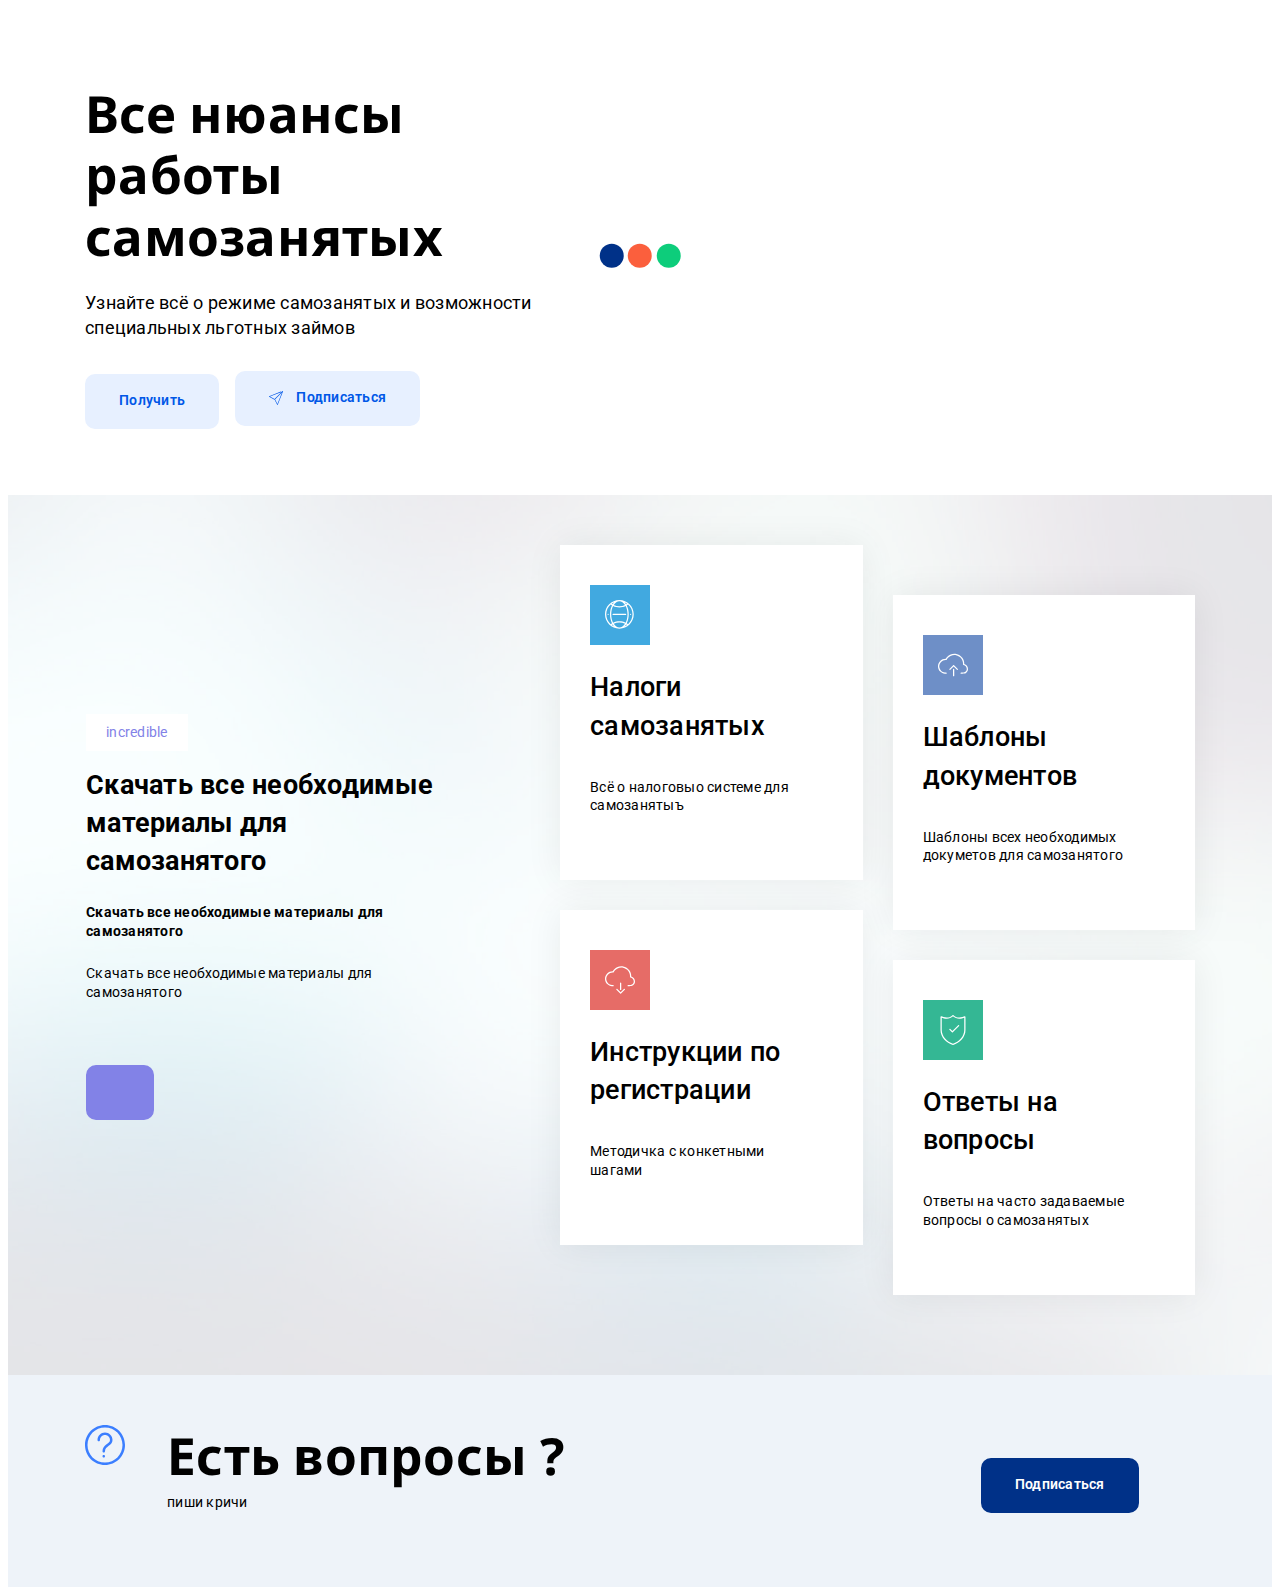
==== commit ee0b0a89: "create github pages" ====
--- a/index.html
+++ b/index.html
@@ -45,8 +45,11 @@
         <p class="mbr-fonts-style mbr-regualr mbr-text align-left display-7">
             Узнайте всё о режиме самозанятых и возможности специальных льготных займов</p>
         <div class="mbr-section-btn align-left"><a class="btn btn-md btn-danger display-4" href="https://mobirise.co">
-                READ MORE</a> <a class="btn btn-md btn-danger display-4" href="https://mobirise.co">
-                SHOP NOW</a></div>
+                Получить</a> <a class="btn btn-md btn-danger display-4" href="https://mobirise.co"><span class="mbri-paper-plane mbr-iconfont mbr-iconfont-btn"><svg version="1.1" xmlns="http://www.w3.org/2000/svg" width="14" height="14" viewBox="0 0 32 32" fill="currentColor">
+
+<path d="M31.333 0c-0.17 0.011-0.321 0.083-0.432 0.195l-18.31 18.311-10.336-5.74 25.365-10.146c0.248-0.101 0.42-0.34 0.42-0.62 0-0.369-0.299-0.667-0.667-0.667-0.089 0-0.174 0.017-0.252 0.049l-26.662 10.665c-0.248 0.101-0.42 0.34-0.42 0.619 0 0.25 0.138 0.468 0.341 0.582l12.003 6.669c0.093 0.052 0.204 0.083 0.323 0.083 0.184 0 0.351-0.075 0.471-0.195l16.414-16.415-10.292 26.306-4.664-9.326c-0.107-0.234-0.339-0.395-0.609-0.395-0.368 0-0.667 0.299-0.667 0.667 0 0.118 0.031 0.229 0.084 0.325l5.332 10.664c0.112 0.22 0.337 0.368 0.596 0.368 0.28 0 0.52-0.173 0.619-0.418l12.002-30.672c0.029-0.072 0.046-0.156 0.046-0.243 0-0.368-0.299-0.667-0.667-0.667-0.013 0-0.027 0-0.040 0.001z"></path>
+</svg></span>
+                Подписаться</a></div>
             
    
             </div>
@@ -81,14 +84,10 @@
             <p class="subtext rounded__10 mbr-fonts-style display-4">incredible</p>
             <h3 class="mbr-section-title mbr-bold mbr-fonts-style mbr-black display-5">Скачать все необходимые материалы для самозанятого</h3>
             <span class="divider"></span>
-            <h4 class="mbr-section-subtitle mbr-fonts-style mbr-bold display-4">Lorem ipsum dolor sit amet, consectetur adipisicing elit. Illo, doloremque!</h4>
-            <p class="mbr-text mbr-fonts-style display-4">Lorem ipsum dolor sit amet, consectetur adipisicing elit. Nemo maiores impedit quo earum quidem repellat.</p>
+            <h4 class="mbr-section-subtitle mbr-fonts-style mbr-bold display-4">Скачать все необходимые материалы для самозанятого</h4>
+            <p class="mbr-text mbr-fonts-style display-4">Скачать все необходимые материалы для самозанятого</p>
             <div class="mbr-section-btn mbr-pt-4"><a class="btn btn-md btn-info display-4" href="#">
-            <span class="mbrib-right mbr-iconfont mbr-iconfont-btn"><svg version="1.1" xmlns="http://www.w3.org/2000/svg" width="14" height="14" viewBox="0 0 32 32" fill="currentColor">
-
-<path d="M17.724 0.3l14.016 14.008c0.348 0.368 0.348 1.008 0 1.376l-14.016 14.010c-0.94 0.936-2.332-0.494-1.44-1.376l13.328-13.324-13.328-13.318c-0.876-0.876 0.52-2.3 1.44-1.38zM1 16h24c1.304 0 1.37-2 0-2h-24c-1.35 0-1.28 2 0 2z"></path>
-</svg></span>
-            <span class="btn__hover">Read More</span></a></div>
+            <span class="btn__hover"><br></span></a></div>
         </div>
     </div>
     
@@ -97,7 +96,7 @@
             <div class="mbr-col-sm-12 mbr-col-md-6 mbr-col-lg-6">
                 <div class="inner-item rounded__10 mbr-flex">
                      <div class="mbr-overlay rounded__10"></div>
-                    <amp-img src="assets/images/22.jpg" alt="image" height="297" width="297" layout="responsive" class="mobirise-loader">
+                    <amp-img src="assets/images/22.jpg" alt="image" height="335" width="335" layout="responsive" class="mobirise-loader">
                     <div placeholder="" class="placeholder">
                                 <div class="mobirise-spinner">
                                     <em></em>
@@ -121,7 +120,7 @@
                 </div>
                 <div class="inner-item rounded__10 mbr-flex">
                      <div class="mbr-overlay rounded__10"></div>
-                    <amp-img src="assets/images/20.jpg" alt="image" height="297" width="445.5" layout="responsive" class="mobirise-loader">
+                    <amp-img src="assets/images/20.jpg" alt="image" height="335" width="502.5" layout="responsive" class="mobirise-loader">
                     <div placeholder="" class="placeholder">
                                 <div class="mobirise-spinner">
                                     <em></em>
@@ -147,7 +146,7 @@
             <div class="mbr-col-sm-12 mbr-col-md-6 mbr-col-lg-6">
                 <div class="inner-item rounded__10 mbr-flex push">
                      <div class="mbr-overlay rounded__10"></div>
-                    <amp-img src="assets/images/24.jpg" alt="image" height="297" width="445.71305595408893" layout="responsive" class="mobirise-loader">
+                    <amp-img src="assets/images/24.jpg" alt="image" height="335" width="502.7403156384505" layout="responsive" class="mobirise-loader">
                     <div placeholder="" class="placeholder">
                                 <div class="mobirise-spinner">
                                     <em></em>
@@ -171,7 +170,7 @@
                 </div>
                 <div class="inner-item rounded__10 mbr-flex">
                      <div class="mbr-overlay rounded__10"></div>
-                    <amp-img src="assets/images/25.jpg" alt="image" height="297" width="297" layout="responsive" class="mobirise-loader">
+                    <amp-img src="assets/images/25.jpg" alt="image" height="335" width="335" layout="responsive" class="mobirise-loader">
                     <div placeholder="" class="placeholder">
                                 <div class="mobirise-spinner">
                                     <em></em>
@@ -215,14 +214,11 @@
         </div>
     <div class="mbr-col-sm-12 mbr-col-md-7 mbr-col-lg-8 align-left">
         <div class="flex-column">
-        <h3 class="mbr-fonts-style mbr-black mbr-section-title title mbr-bold display-2">Have Any Questions ?</h3>
-        <h4 class="mbr-fonts-style subtitle display-4">We are Here To Help</h4>
-        </div>
-    </div>
-         <div class="mbr-section-btn mbr-jc-e mbr-flex flex-wrap mbr-col-sm-12 mbr-col-md-4 mbr-col-lg-3 mbr-pt-1"><a class="btn btn-md btn-primary display-4" href="#"><span class="mbrib-right mbr-iconfont mbr-iconfont-btn"><svg version="1.1" xmlns="http://www.w3.org/2000/svg" width="14" height="14" viewBox="0 0 32 32" fill="currentColor">
-
-<path d="M17.724 0.3l14.016 14.008c0.348 0.368 0.348 1.008 0 1.376l-14.016 14.010c-0.94 0.936-2.332-0.494-1.44-1.376l13.328-13.324-13.328-13.318c-0.876-0.876 0.52-2.3 1.44-1.38zM1 16h24c1.304 0 1.37-2 0-2h-24c-1.35 0-1.28 2 0 2z"></path>
-</svg></span><span class="btn__hover">Get Help Here</span></a></div>
+        <h3 class="mbr-fonts-style mbr-black mbr-section-title title mbr-bold display-2">Есть вопросы ?</h3>
+        <h4 class="mbr-fonts-style subtitle display-4">пиши кричи</h4>
+        </div>
+    </div>
+         <div class="mbr-section-btn mbr-jc-e mbr-flex flex-wrap mbr-col-sm-12 mbr-col-md-4 mbr-col-lg-3 mbr-pt-1"><a class="btn btn-md btn-primary display-4" href="#">Подписаться</a></div>
     </div>
     </div>
 
